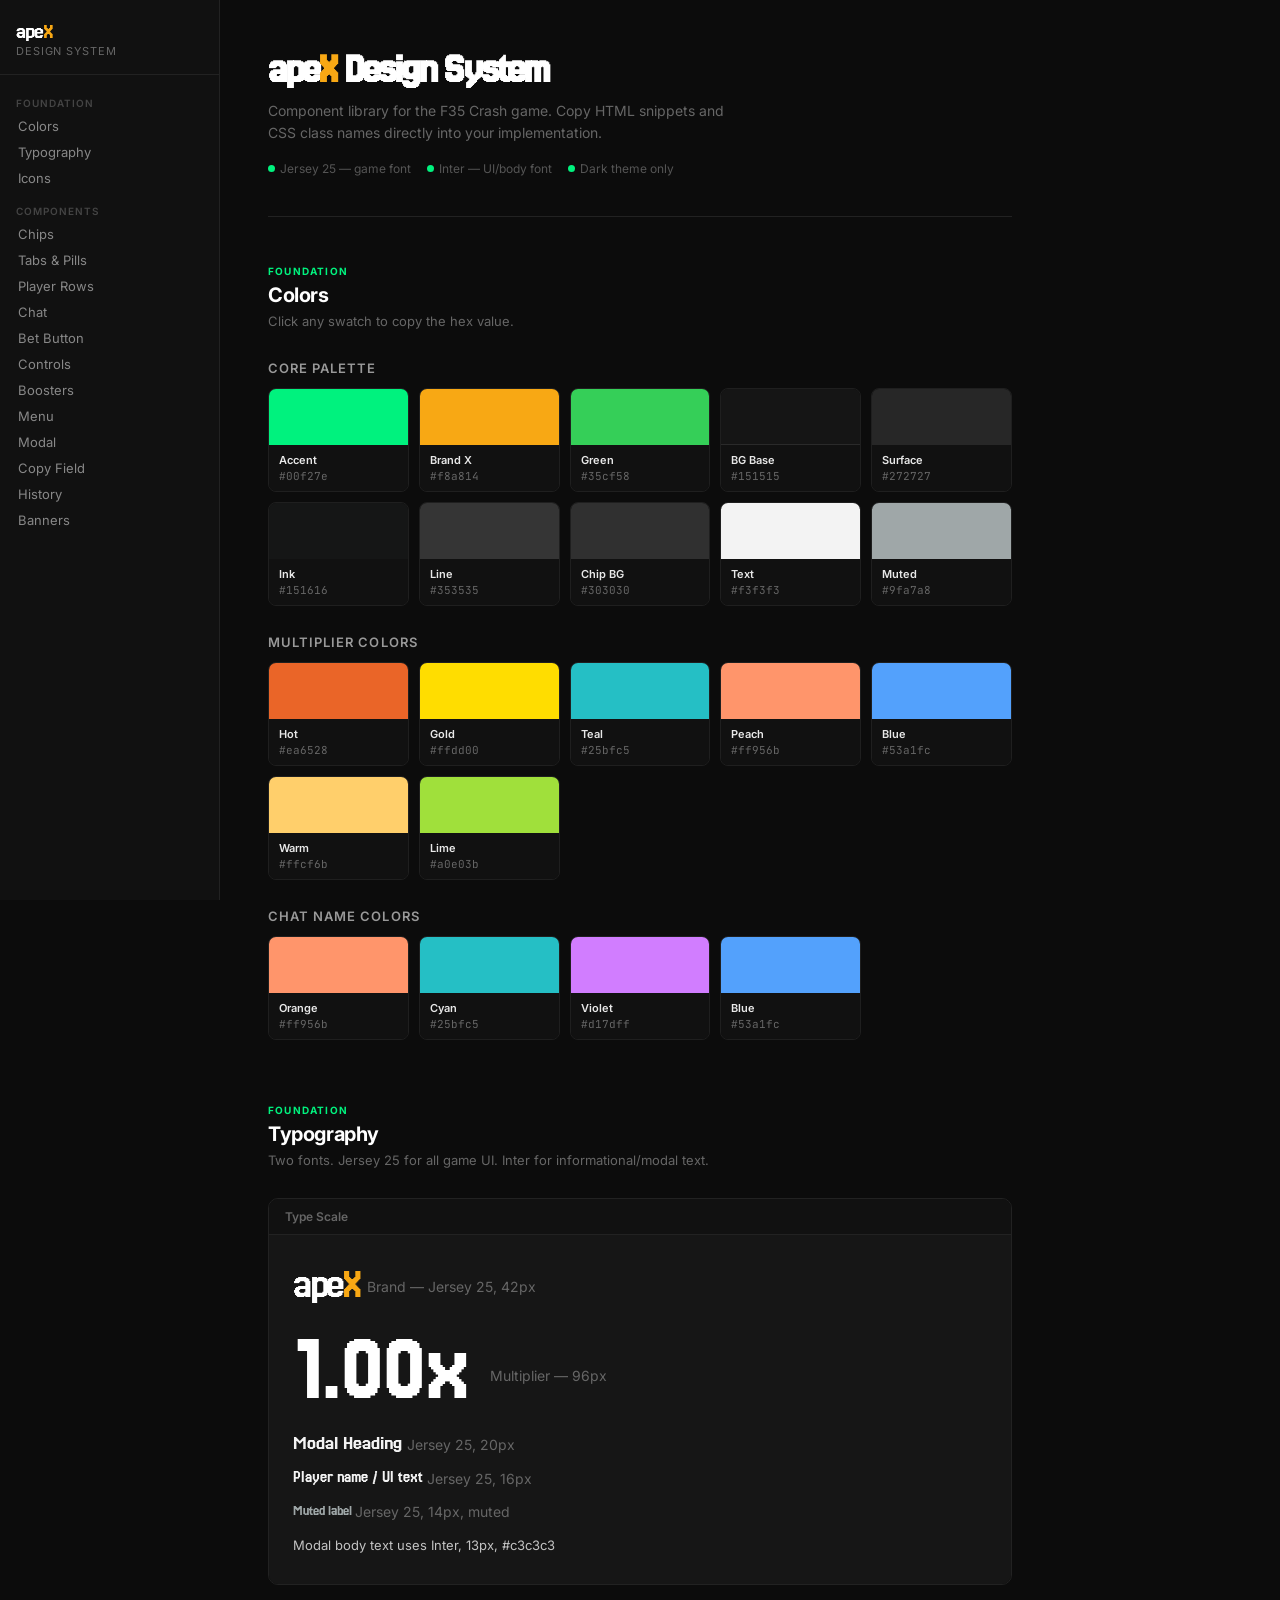
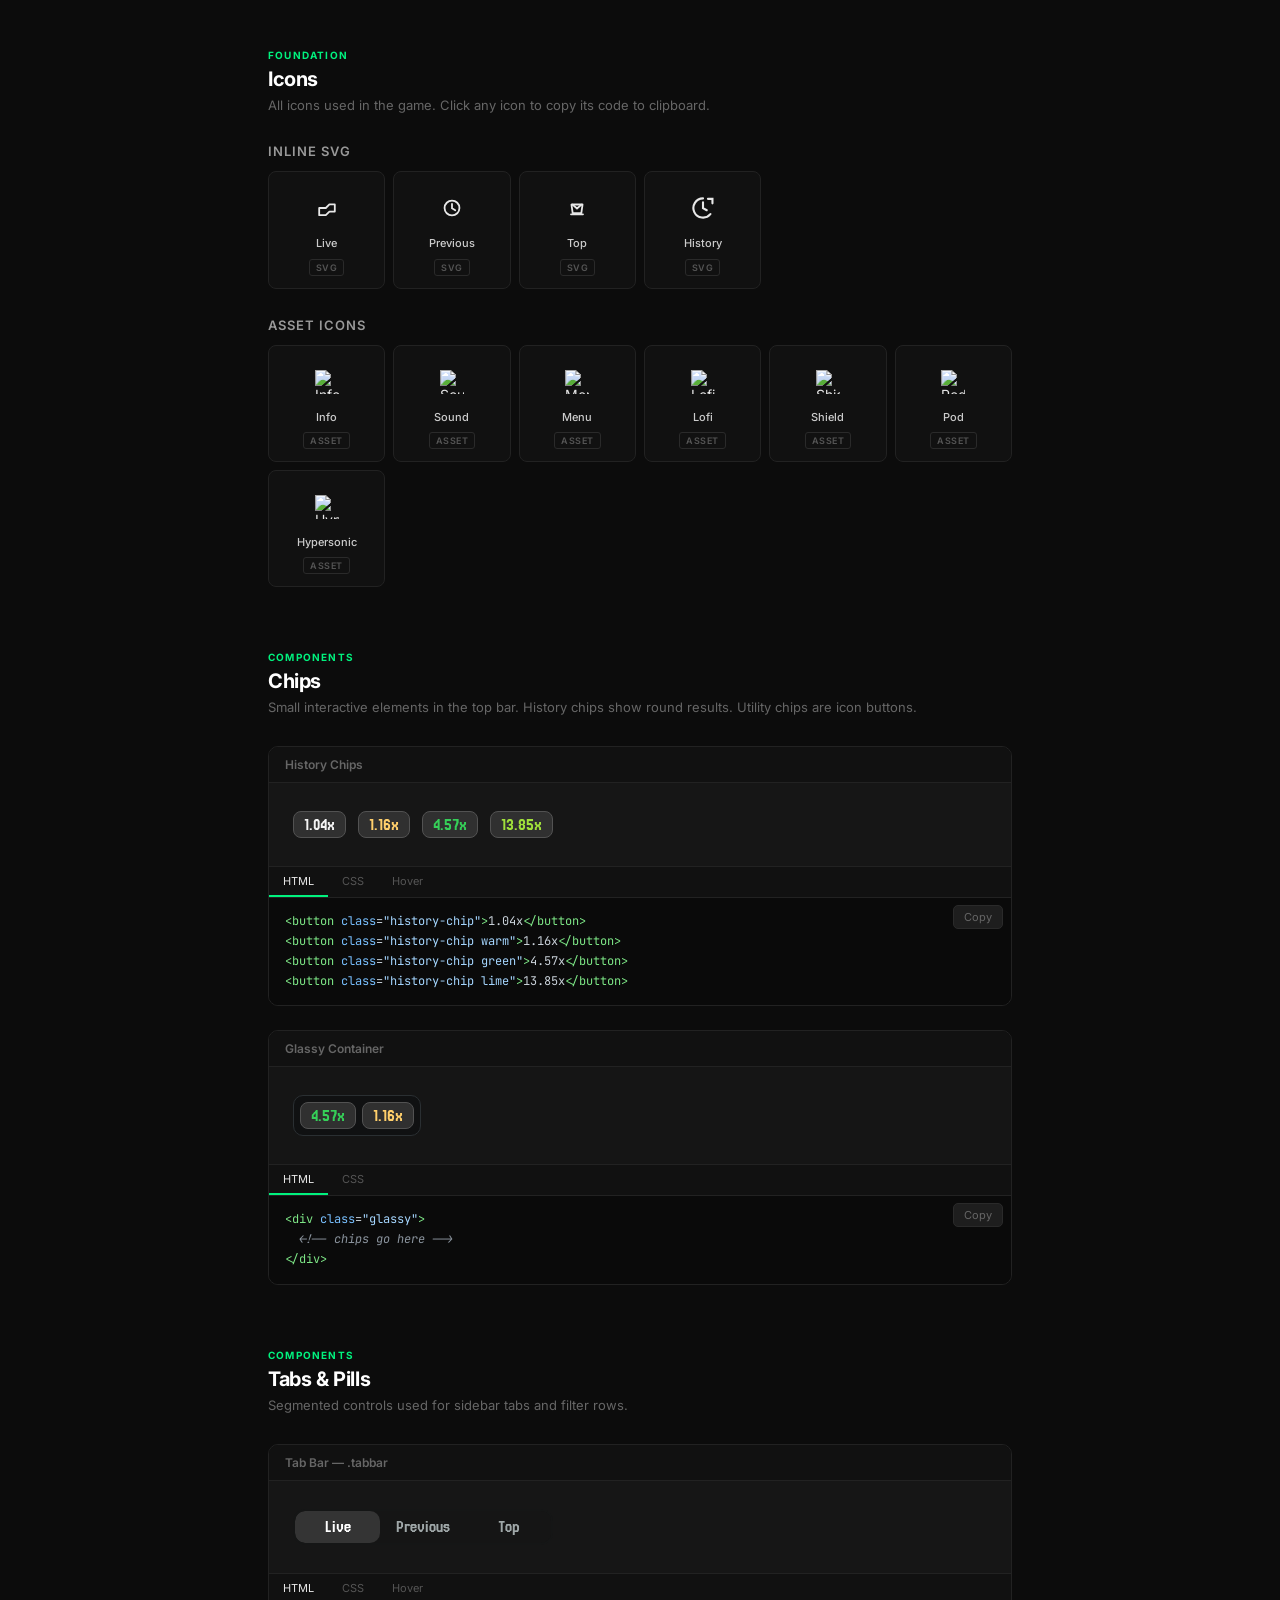
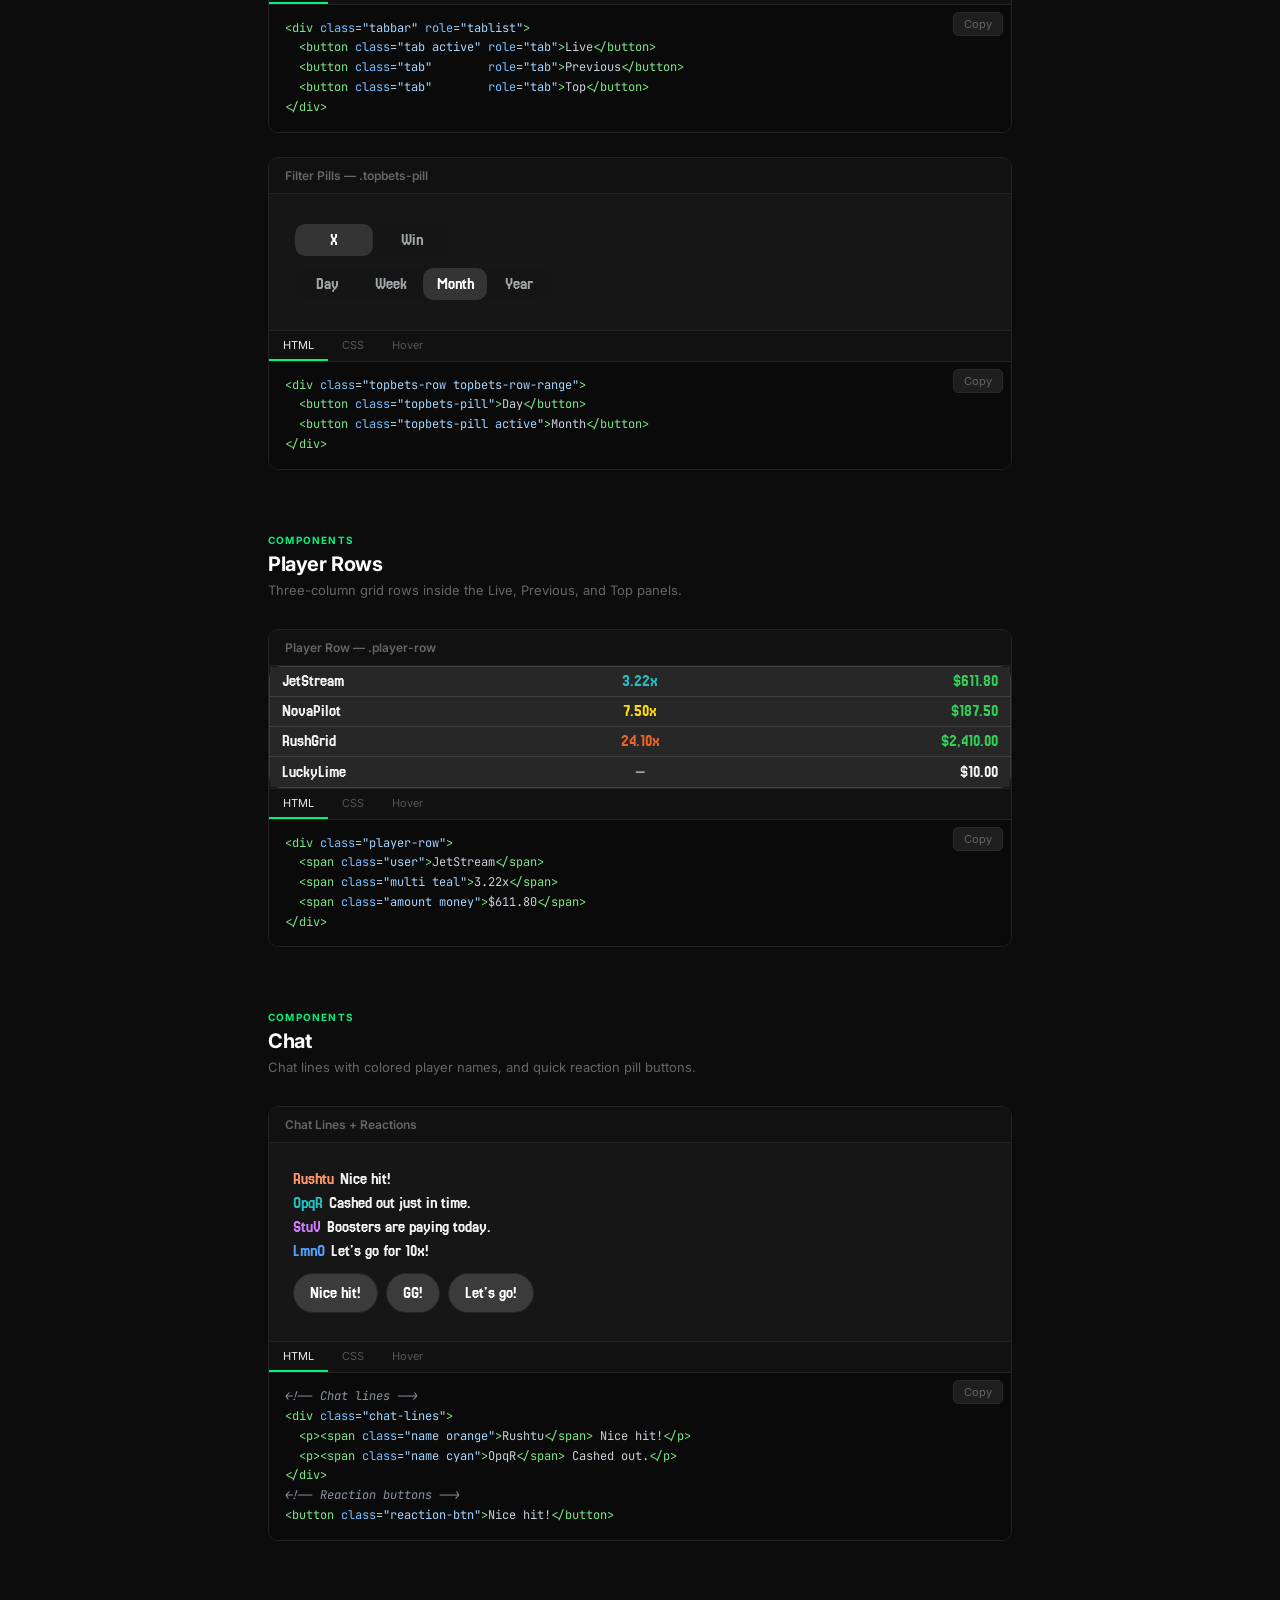
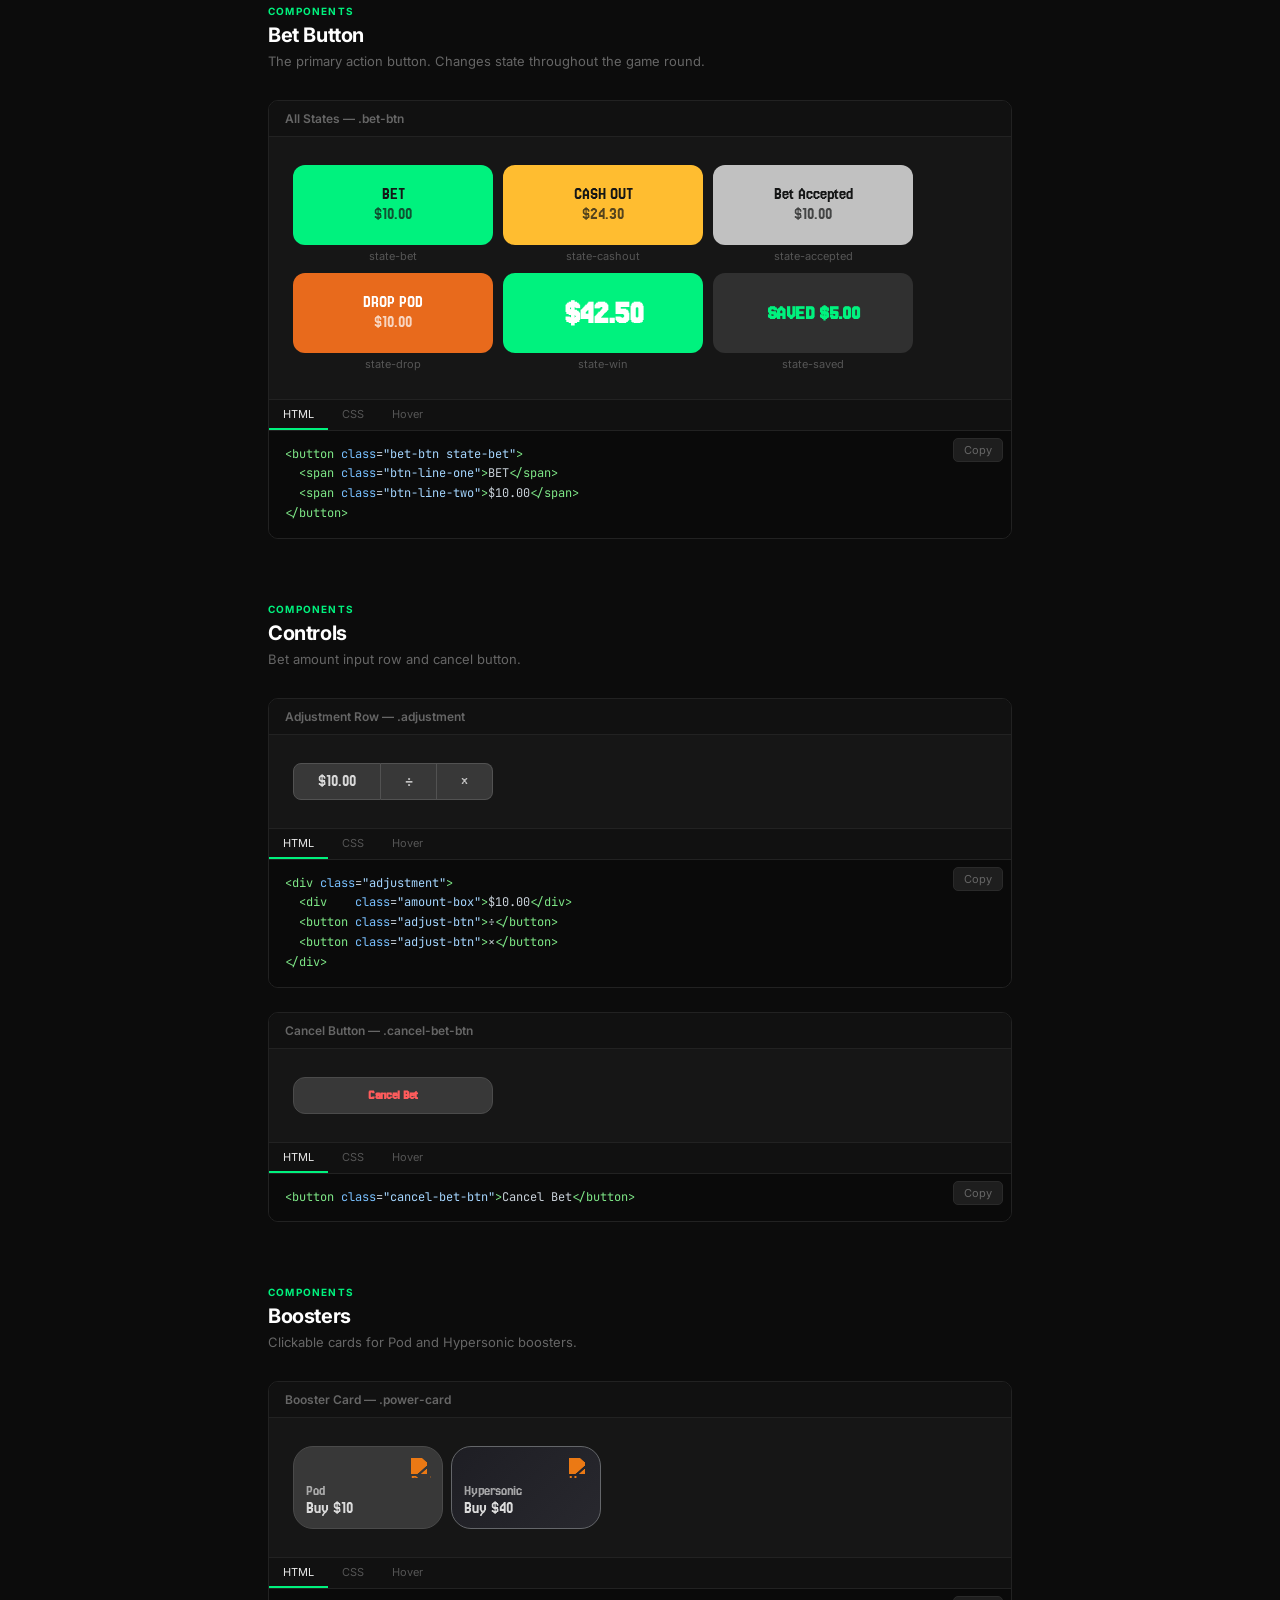
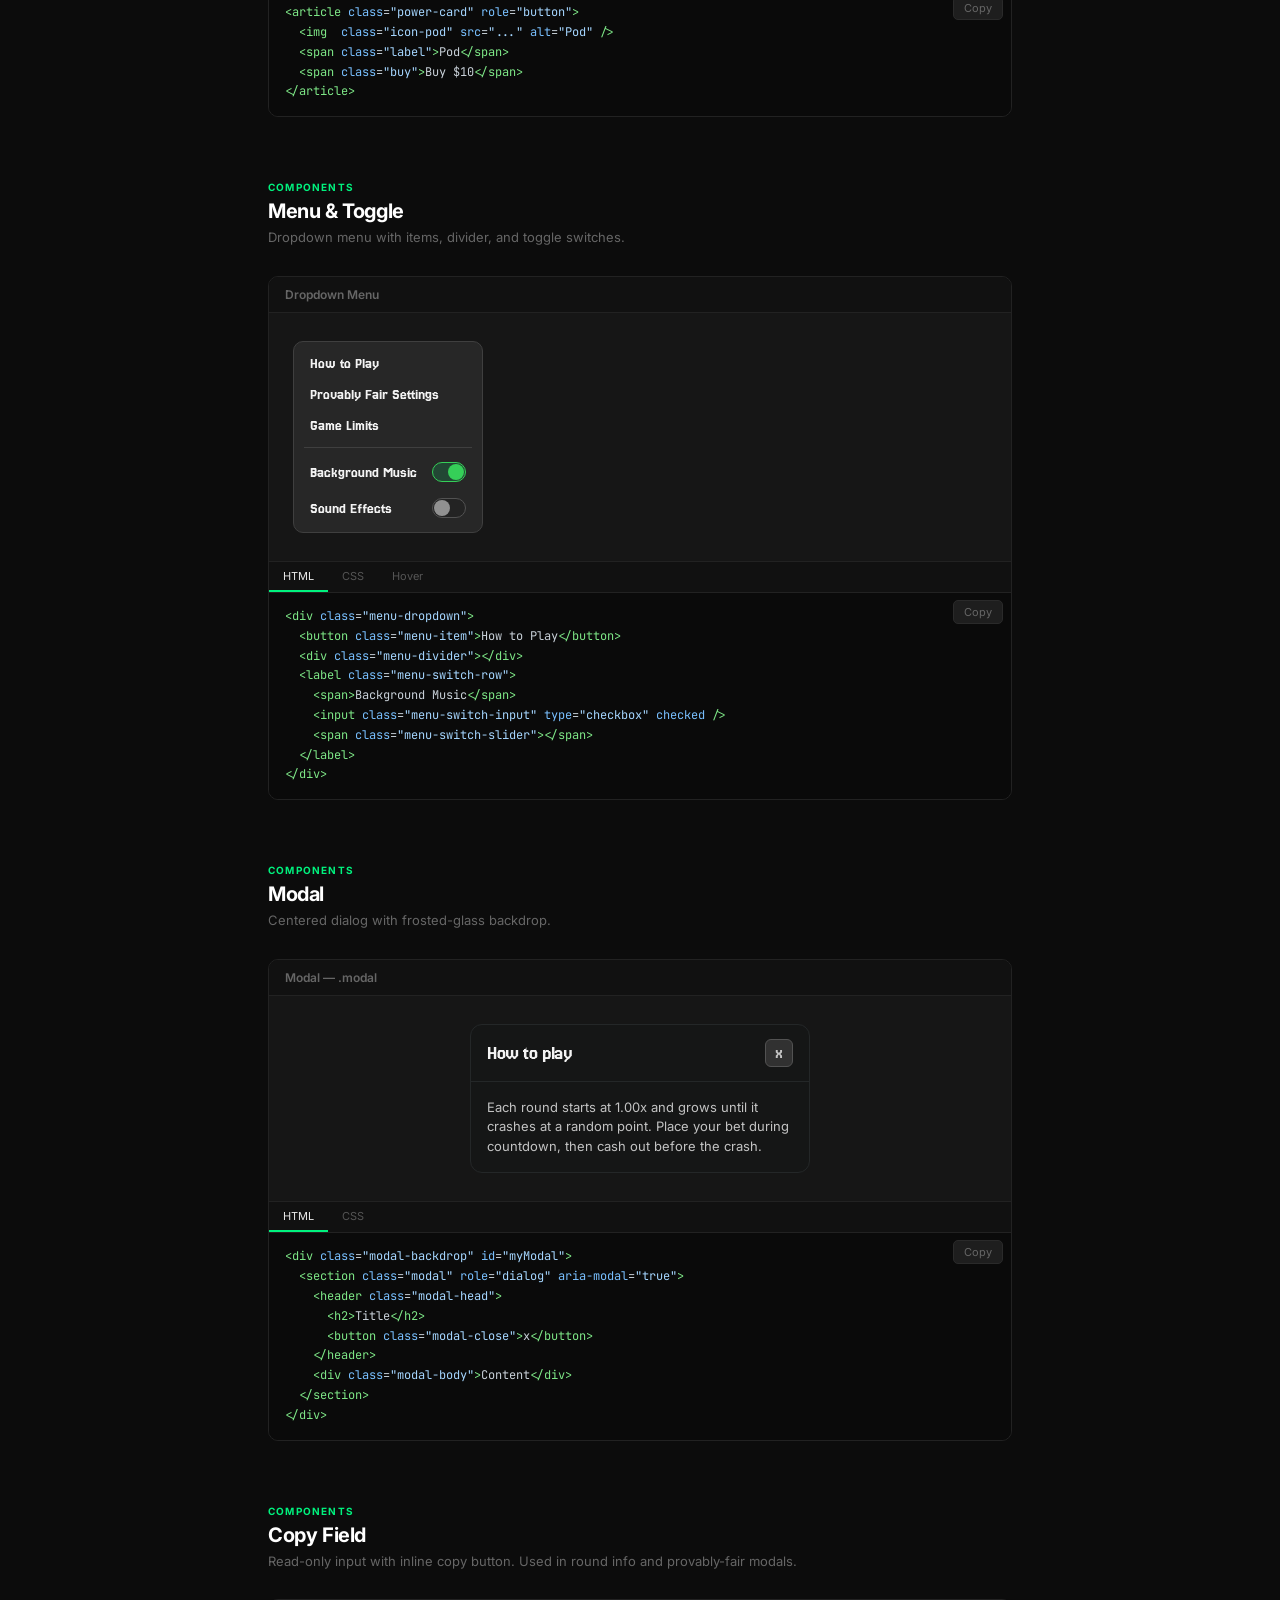
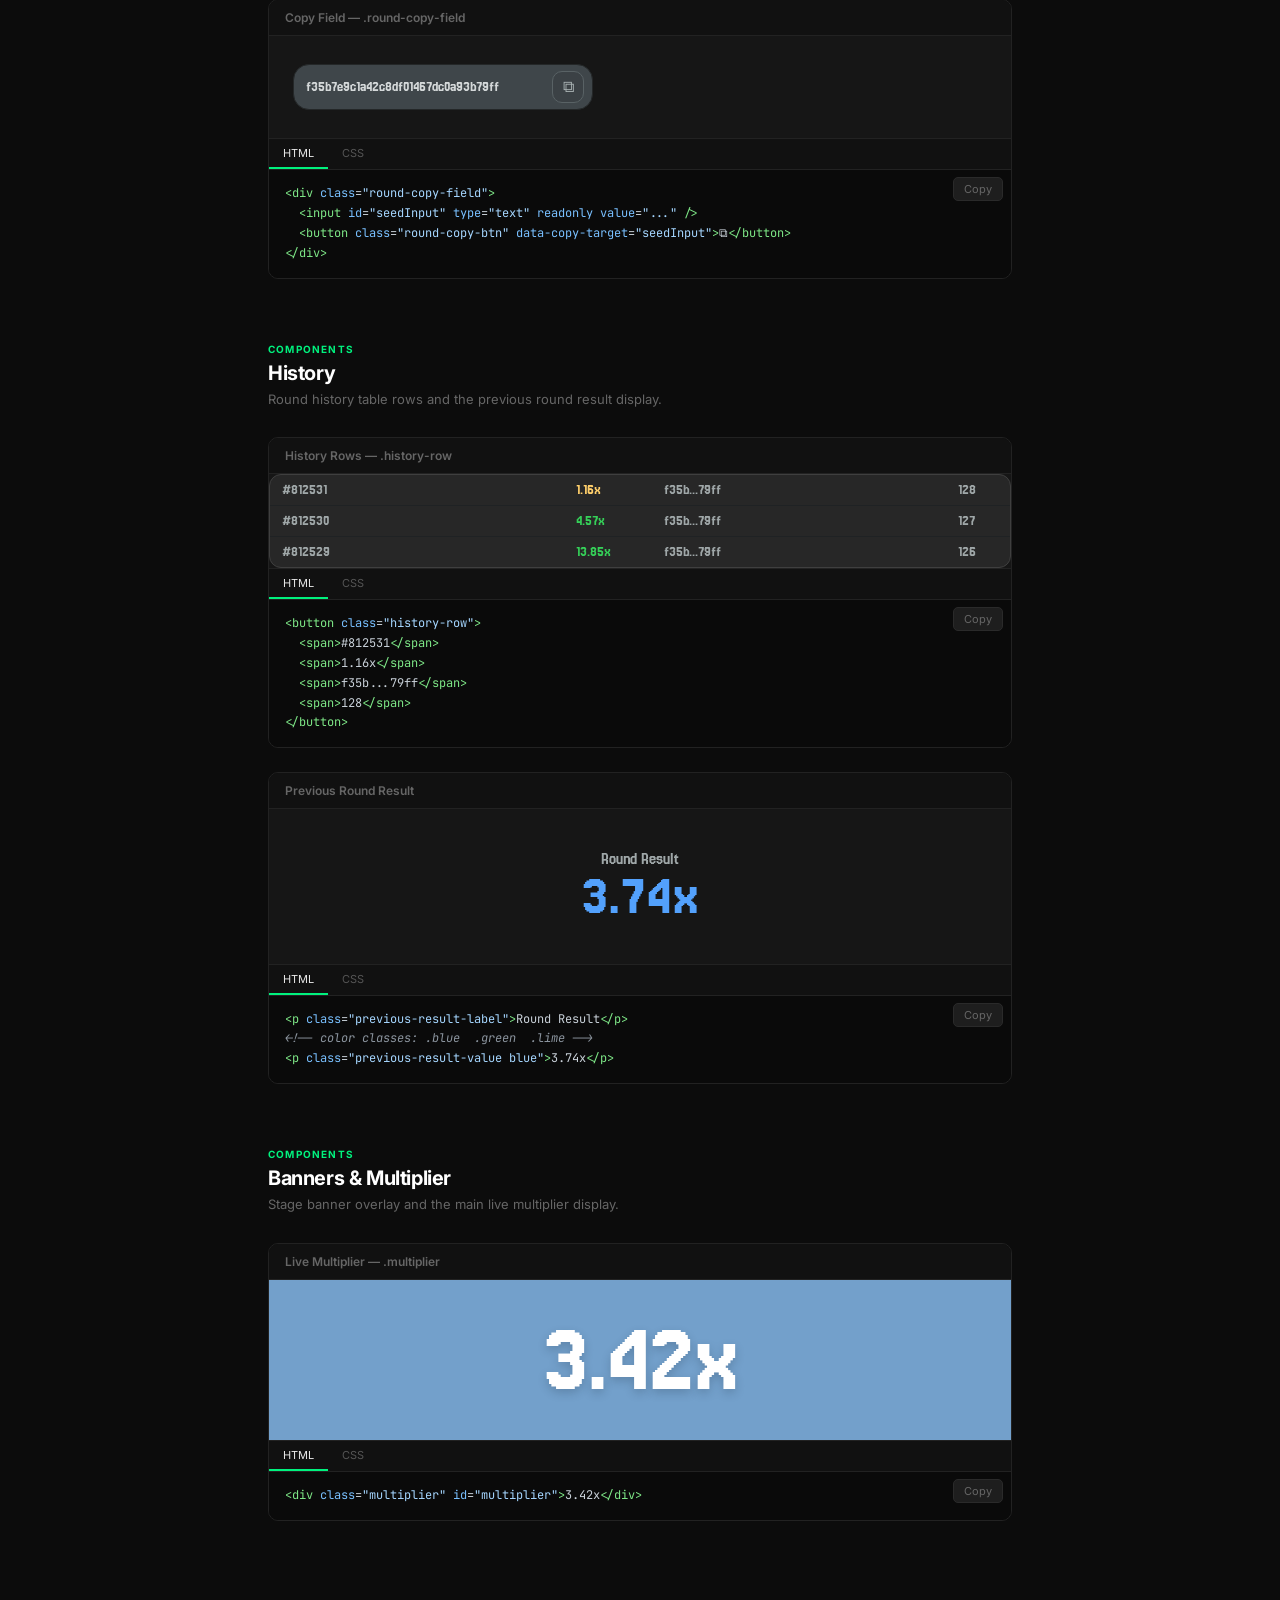
==== docs/index.html @ ce8d182f "Add Icons section to Foundations in design system docs Co-Authored-By: Claude Sonnet 4.6 <noreply@an" ====
<!doctype html>
<html lang="en">
<head>
  <meta charset="UTF-8" />
  <meta name="viewport" content="width=device-width, initial-scale=1.0" />
  <title>F35 Crash — Design System</title>
  <link rel="preconnect" href="https://fonts.googleapis.com" />
  <link rel="preconnect" href="https://fonts.gstatic.com" crossorigin />
  <link href="https://fonts.googleapis.com/css2?family=Jersey+25&family=Inter:wght@400;500;600;700&family=JetBrains+Mono:wght@400;500&display=swap" rel="stylesheet" />
  <style>
    /* ─── Hover table ─── */
    .hover-table { width:100%; border-collapse:collapse; font-size:12.5px; }
    .hover-table th { text-align:left; padding:6px 14px; font-size:10px; text-transform:uppercase; letter-spacing:.08em; color:#444; background:#0a0a0a; border-bottom:1px solid var(--doc-border); font-weight:600; }
    .hover-table td { padding:8px 14px; border-bottom:1px solid #1a1a1a; color:#888; vertical-align:middle; }
    .hover-table tr:last-child td { border-bottom:none; }
    .hover-table td:first-child { font-family:var(--mono); font-size:11.5px; color:#ccc; }
    .hover-pair { display:flex; align-items:center; gap:8px; }
    .hover-swatch { width:14px; height:14px; border-radius:3px; border:1px solid rgba(255,255,255,.08); flex-shrink:0; }
    .hover-hex { font-family:var(--mono); font-size:11px; }
    .hover-arrow { color:#444; font-size:12px; }

    /* ─── Doc shell ─── */
    *, *::before, *::after { box-sizing: border-box; margin: 0; padding: 0; }
    :root {
      --doc-bg: #0c0c0c;
      --doc-surface: #111111;
      --doc-border: #222222;
      --doc-border2: #2a2a2a;
      --doc-text: #e8e8e8;
      --doc-muted: #666;
      --doc-accent: #00f27e;
      --doc-nav-w: 220px;
      --mono: 'JetBrains Mono', monospace;
    }
    html { scroll-behavior: smooth; }
    body { background: var(--doc-bg); color: var(--doc-text); font-family: 'Inter', sans-serif; font-size: 14px; display: flex; min-height: 100vh; }

    /* ─── Sidebar ─── */
    .nav { position: fixed; top: 0; left: 0; width: var(--doc-nav-w); height: 100vh; background: var(--doc-surface); border-right: 1px solid var(--doc-border); overflow-y: auto; display: flex; flex-direction: column; padding: 0 0 40px; z-index: 10; }
    .nav-logo { padding: 20px 16px 16px; border-bottom: 1px solid var(--doc-border); margin-bottom: 8px; }
    .nav-logo .game-name { font-family: 'Jersey 25', sans-serif; font-size: 22px; letter-spacing: -1px; color: #fff; line-height: 1; }
    .nav-logo .game-name span { color: #f8a814; }
    .nav-logo .sub { font-size: 11px; color: var(--doc-muted); margin-top: 2px; text-transform: uppercase; letter-spacing: .08em; }
    .nav-group { font-size: 10px; font-weight: 600; text-transform: uppercase; letter-spacing: .1em; color: #444; padding: 14px 16px 4px; }
    .nav a { display: block; padding: 5px 16px; font-size: 13px; color: #888; text-decoration: none; border-left: 2px solid transparent; transition: all .15s; }
    .nav a:hover { color: var(--doc-text); background: rgba(255,255,255,.03); }
    .nav a.active { color: var(--doc-accent); border-left-color: var(--doc-accent); background: rgba(0,242,126,.05); }

    /* ─── Content ─── */
    .main { margin-left: var(--doc-nav-w); flex: 1; min-width: 0; }
    .content { max-width: 840px; padding: 48px 48px 120px; }

    /* ─── Sections ─── */
    section { padding-top: 72px; margin-top: -32px; }
    .section-label { font-size: 10px; font-weight: 700; letter-spacing: .12em; text-transform: uppercase; color: var(--doc-accent); margin-bottom: 6px; }
    h2 { font-size: 20px; font-weight: 700; color: #fff; letter-spacing: -.02em; margin-bottom: 4px; }
    .section-desc { font-size: 13px; color: #666; margin-bottom: 28px; line-height: 1.6; }
    h3 { font-size: 13px; font-weight: 600; color: #999; text-transform: uppercase; letter-spacing: .08em; margin: 28px 0 12px; }

    /* ─── Component block ─── */
    .comp { border: 1px solid var(--doc-border); border-radius: 10px; overflow: hidden; margin-bottom: 24px; }
    .comp-title { font-size: 12px; font-weight: 600; color: #666; padding: 10px 16px; border-bottom: 1px solid var(--doc-border); background: var(--doc-surface); display: flex; align-items: center; justify-content: space-between; }
    .comp-preview { padding: 28px 24px; background: #161616; display: flex; flex-wrap: wrap; gap: 12px; align-items: flex-start; }
    .comp-preview.dark-preview { background: #151515; }
    .comp-preview.centered { justify-content: center; align-items: center; }
    .comp-code { position: relative; }
    .code-tabs { display: flex; border-top: 1px solid var(--doc-border); background: var(--doc-surface); }
    .code-tab { padding: 7px 14px; font-size: 11px; color: #555; cursor: pointer; border-bottom: 2px solid transparent; transition: all .15s; background: none; border-top: none; border-left: none; border-right: none; font-family: inherit; }
    .code-tab.active { color: var(--doc-text); border-bottom-color: var(--doc-accent); }
    .code-panel { display: none; position: relative; }
    .code-panel.active { display: block; }
    pre { background: #0a0a0a; border-top: 1px solid var(--doc-border); padding: 14px 16px; font-family: var(--mono); font-size: 12px; line-height: 1.65; color: #c9d1d9; overflow-x: auto; margin: 0; }
    .copy-btn { position: absolute; top: 8px; right: 8px; background: #1e1e1e; border: 1px solid var(--doc-border2); color: #666; font-size: 11px; padding: 4px 10px; border-radius: 5px; cursor: pointer; font-family: inherit; transition: all .15s; }
    .copy-btn:hover { background: #2a2a2a; color: var(--doc-text); }
    .copy-btn.copied { color: var(--doc-accent); border-color: var(--doc-accent); }

    /* syntax */
    .t-tag { color: #7ee787; }
    .t-attr { color: #79c0ff; }
    .t-val { color: #a5d6ff; }
    .t-str { color: #a5d6ff; }
    .t-prop { color: #79c0ff; }
    .t-num { color: #f2cc60; }
    .t-cmt { color: #8b949e; font-style: italic; }
    .t-sel { color: #7ee787; }
    .t-kw { color: #ff7b72; }

    /* ─── Color grid ─── */
    .color-grid { display: grid; grid-template-columns: repeat(auto-fill, minmax(130px, 1fr)); gap: 10px; margin-bottom: 24px; }
    .swatch { border: 1px solid rgba(255,255,255,.08); border-radius: 8px; overflow: hidden; cursor: pointer; transition: transform .15s; }
    .swatch:hover { transform: translateY(-2px); }
    .swatch-block { height: 56px; }
    .swatch-info { background: var(--doc-surface); padding: 8px 10px; }
    .swatch-name { font-size: 11px; font-weight: 600; color: var(--doc-text); display: block; }
    .swatch-hex { font-family: var(--mono); font-size: 11px; color: #666; display: block; margin-top: 2px; }
    .swatch.copied .swatch-hex { color: var(--doc-accent); }

    /* ─── Token table ─── */
    .token-table { width: 100%; border-collapse: collapse; font-size: 13px; margin-bottom: 24px; }
    .token-table th { text-align: left; padding: 6px 12px; font-size: 10px; text-transform: uppercase; letter-spacing: .08em; color: #555; background: var(--doc-surface); border-bottom: 1px solid var(--doc-border); }
    .token-table td { padding: 9px 12px; border-bottom: 1px solid var(--doc-border); color: #888; vertical-align: middle; }
    .token-table tr:last-child td { border-bottom: none; }
    .token-table td:first-child { font-family: var(--mono); font-size: 11.5px; color: var(--doc-text); }
    .dot { width: 14px; height: 14px; border-radius: 3px; display: inline-block; vertical-align: middle; margin-right: 8px; border: 1px solid rgba(255,255,255,.1); }

    /* ─── Hero ─── */
    .hero { padding-bottom: 40px; border-bottom: 1px solid var(--doc-border); margin-bottom: 8px; }
    .hero h1 { font-family: 'Jersey 25', sans-serif; font-size: 42px; letter-spacing: -2px; color: #fff; line-height: 1; margin-bottom: 10px; }
    .hero h1 span { color: #f8a814; }
    .hero p { font-size: 14px; color: #666; line-height: 1.6; max-width: 480px; }
    .hero-meta { display: flex; gap: 16px; margin-top: 16px; font-size: 12px; color: #555; }
    .hero-meta span { display: flex; align-items: center; gap: 5px; }
    .dot-green { width: 7px; height: 7px; border-radius: 50%; background: var(--doc-accent); display: inline-block; }

    /* ─── Icon grid ─── */
    .icon-grid { display: grid; grid-template-columns: repeat(auto-fill, minmax(108px, 1fr)); gap: 8px; margin-bottom: 24px; }
    .icon-card { background: var(--doc-surface); border: 1px solid var(--doc-border); border-radius: 8px; padding: 16px 8px 12px; display: flex; flex-direction: column; align-items: center; gap: 8px; cursor: pointer; transition: border-color .15s, background .15s; user-select: none; }
    .icon-card:hover { border-color: #333; background: #161616; }
    .icon-card.ic-copied { border-color: var(--doc-accent); }
    .icon-card.ic-copied .icon-name { color: var(--doc-accent); }
    .icon-preview { width: 40px; height: 40px; display: flex; align-items: center; justify-content: center; color: #e8e8e8; }
    .icon-preview img { width: 24px; height: 24px; object-fit: contain; }
    .icon-preview svg { width: 24px; height: 24px; }
    .icon-name { font-size: 11px; color: #ccc; font-weight: 500; text-align: center; line-height: 1.3; }
    .icon-tag { font-size: 9px; color: #555; text-transform: uppercase; letter-spacing: .06em; font-weight: 600; border: 1px solid #2a2a2a; padding: 2px 6px; border-radius: 3px; }

    /* ─── Divider ─── */
    .divider { height: 1px; background: var(--doc-border); margin: 0 0 8px; }

    /* ─── Scrollbar ─── */
    ::-webkit-scrollbar { width: 5px; height: 5px; }
    ::-webkit-scrollbar-thumb { background: #222; border-radius: 3px; }

    /* ═══════════════════════════════════════════
       GAME COMPONENT STYLES — exact copy from game
    ═══════════════════════════════════════════ */
    .g-root {
      --bg-main: #272727;
      --shell: #272727;
      --ink: #151616;
      --ink-soft: #242728;
      --line: #353535;
      --text: #f3f3f3;
      --muted: #9fa7a8;
      --green: #35cf58;
      --accent: #00f27e;
      --radius: 12px;
      --chip: #303030;
      font-family: 'Jersey 25', 'Inter', system-ui, sans-serif;
      font-size: 16px;
      color: var(--text);
    }

    /* History chips */
    .g-history-chip { border: 1px solid #525252; background: var(--chip, #303030); color: #f3f3f3; border-radius: 8px; height: 27px; padding: 0 10px; font: inherit; font-size: 16px; line-height: 1; display: inline-flex; align-items: center; justify-content: center; cursor: pointer; transition: transform .15s, background .15s, border-color .15s; }
    .g-history-chip:hover { transform: translateY(-1px); background: #3a3a3a; border-color: #6a6a6a; }
    .g-history-chip.warm { color: #ffcf6b; }
    .g-history-chip.green { color: #35cf58; }
    .g-history-chip.lime { color: #a0e03b; }

    /* Utility chip */
    .g-utility-chip { width: 36px; height: 27px; border: 1px solid #525252; background: #303030; border-radius: 8px; display: grid; place-items: center; cursor: pointer; transition: transform .15s, background .15s; }
    .g-utility-chip:hover { transform: translateY(-1px); background: #3a3a3a; border-color: #6a6a6a; }

    /* Glassy */
    .g-glassy { background: rgba(15,17,18,.8); border: 1px solid #2a2f32; border-radius: 10px; padding: 6px; display: inline-flex; align-items: center; gap: 6px; }

    /* Tab bar */
    .g-tabbar { display: grid; grid-template-columns: repeat(3, 1fr); border: 2px solid #151616; background: #151515; border-radius: 12px; overflow: hidden; width: 260px; }
    .g-tab { border: 0; background: #151515; color: #9fa7a8; font-family: 'Jersey 25', sans-serif; font-size: 16px; padding: 8px 0; cursor: pointer; transition: background .15s, color .15s; }
    .g-tab:hover { background: #1f1f1f; color: #f3f3f3; }
    .g-tab.active { background: #343434; color: #fff; border-radius: 10px; }

    /* Topbets pills */
    .g-pills { display: grid; grid-template-columns: repeat(4, 1fr); border: 2px solid #151616; background: #151515; border-radius: 12px; overflow: hidden; width: 260px; }
    .g-pills-2 { grid-template-columns: repeat(2, 1fr); width: 160px; }
    .g-pill { border: 0; background: #151515; color: #9fa7a8; font-family: 'Jersey 25', sans-serif; font-size: 16px; padding: 8px 0; cursor: pointer; transition: background .15s, color .15s; }
    .g-pill:hover { background: #1f1f1f; color: #f3f3f3; }
    .g-pill.active { background: #343434; color: #fff; border-radius: 10px; }

    /* Card panel */
    .g-card { background: #272727; border: 1px solid #3f3f3f; border-radius: 12px; }

    /* Player row */
    .g-player-row { height: 30px; border-bottom: 1px solid #3f3f3f; background: #272727; display: grid; grid-template-columns: 1fr auto 1fr; align-items: center; padding: 0 12px; column-gap: 8px; font-size: 16px; font-family: 'Jersey 25', sans-serif; transition: background .12s; cursor: default; }
    .g-player-row:hover { background: #313131; }
    .g-player-row:last-child { border-bottom: none; }
    .g-user { color: #f3f3f3; }
    .g-multi { text-align: center; }
    .g-multi.hot { color: #ea6528; }
    .g-multi.gold { color: #ffdd00; }
    .g-multi.teal { color: #25bfc5; }
    .g-multi.peach { color: #ff956b; }
    .g-multi.blue { color: #53a1fc; }
    .g-multi.muted { color: #9fa7a8; }
    .g-amount { text-align: right; color: #f3f3f3; }
    .g-amount.money { color: #35cf58; }

    /* Chat */
    .g-chat-lines { display: grid; gap: 8px; font-size: 16px; font-family: 'Jersey 25', sans-serif; }
    .g-chat-lines p { margin: 0; color: #f3f3f3; line-height: 1; }
    .g-name { margin-right: 6px; }
    .g-name.orange { color: #ff956b; }
    .g-name.cyan { color: #25bfc5; }
    .g-name.violet { color: #d17dff; }
    .g-name.blue { color: #53a1fc; }
    .g-name.lime { color: #35cf58; }

    /* Reaction buttons */
    .g-reaction { border: 1px solid #242728; background: #3b3b3b; color: #fff; border-radius: 999px; min-height: 40px; padding: 10px 16px; font-family: 'Jersey 25', sans-serif; font-size: 16px; line-height: 1; cursor: pointer; transition: background .15s, border-color .15s; }
    .g-reaction:hover { background: #474747; border-color: #5a5a5a; }

    /* Bet button */
    .g-bet-btn { width: 200px; height: 80px; border: 0; border-radius: 12px; background: #00f27e; color: #151616; font-family: 'Jersey 25', sans-serif; font-size: 16px; padding: 14px 18px; display: flex; flex-direction: column; justify-content: center; align-items: center; gap: 3px; text-align: center; line-height: 1.1; cursor: pointer; transition: background .15s; }
    .g-bet-btn:hover { background: #14ff89; }
    .g-bet-btn .sub { opacity: .72; }
    .g-bet-btn.state-accepted { background: #c1c1c1; color: #151616; }
    .g-bet-btn.state-cashout { background: #ffbd30; color: #151616; }
    .g-bet-btn.state-cashout:hover { background: #ffc940; }
    .g-bet-btn.state-drop { background: #e86a1c; color: #fff; }
    .g-bet-btn.state-cancel { background: #383838; color: #ff5c5c; }
    .g-bet-btn.state-ended { background: #4b4b4b; color: #d1d1d1; cursor: default; }
    .g-bet-btn.state-win { background: #00f27e; color: #fff; }
    .g-bet-btn.state-win .main { font-size: 32px; font-weight: 900; letter-spacing: -1px; }
    .g-bet-btn.state-saved { background: #303030; color: #00f27e; }

    /* Adjustment row */
    .g-adjustment { display: grid; grid-template-columns: 1fr 56px 56px; height: 37px; width: 200px; }
    .g-amount-box { border: 1px solid #525252; background: #383838; color: #d9d9d9; font-family: 'Jersey 25', sans-serif; font-size: 16px; display: grid; place-items: center; border-radius: 8px 0 0 8px; }
    .g-adjust-btn { border: 1px solid #525252; border-left: none; background: #383838; color: #c3c3c3; font-family: 'Jersey 25', sans-serif; font-size: 16px; display: grid; place-items: center; cursor: pointer; transition: background .15s, color .15s; }
    .g-adjust-btn:last-child { border-radius: 0 8px 8px 0; }
    .g-adjust-btn:hover { background: #454545; color: #f3f3f3; }

    /* Cancel button */
    .g-cancel-btn { width: 200px; height: 37px; border: 1px solid #4b4b4b; border-radius: 12px; background: #383838; color: #ff5c5c; font-family: 'Jersey 25', sans-serif; font-size: 13px; font-weight: 600; letter-spacing: -.32px; cursor: pointer; transition: background .15s; }
    .g-cancel-btn:hover { background: #454545; }

    /* Power card */
    .g-power-card { width: 150px; height: 83px; background: #383838; border: 1px solid #4a4a4a; border-radius: 20px; padding: 12px; display: flex; flex-direction: column; justify-content: flex-end; gap: 2px; cursor: pointer; position: relative; font-family: 'Jersey 25', sans-serif; transition: background .15s, border-color .15s, transform .15s; }
    .g-power-card:hover { background: #343434; border-color: #525252; transform: translateY(-1px); }
    .g-power-card.active { background: linear-gradient(135deg, #1e1e24, #28282e); border-color: #64666a; }
    .g-power-card .p-label { color: rgba(219,219,219,.7); font-size: 14px; line-height: 1; }
    .g-power-card .p-buy { color: #dbdbdb; font-size: 16px; line-height: 1; }
    .g-power-card .p-icon { position: absolute; top: 11px; right: 11px; width: 20px; height: 20px; object-fit: contain; filter: brightness(0) saturate(100%) invert(56%) sepia(87%) saturate(2348%) hue-rotate(353deg) brightness(95%) contrast(94%); }

    /* Stage banner */
    .g-banner { display: inline-flex; align-items: center; justify-content: center; height: 28px; padding: 0 14px; border-radius: 999px; border: 1px solid rgba(255,255,255,.2); background: rgba(15,17,18,.5); color: #fff; font-family: 'Jersey 25', sans-serif; font-size: 18px; line-height: 1; }
    .g-banner.ended { color: #ffcf6b; border-color: rgba(255,207,107,.45); }

    /* Menu dropdown */
    .g-menu { background: #272727; border: 1px solid #3f3f3f; border-radius: 10px; padding: 6px; width: 190px; }
    .g-menu-item { width: 100%; border: 0; background: transparent; color: #f3f3f3; text-align: left; font-family: 'Jersey 25', sans-serif; font-size: 15px; padding: 8px 10px; border-radius: 8px; cursor: pointer; display: block; transition: background .12s; }
    .g-menu-item:hover { background: #313131; color: #fff; }
    .g-menu-divider { height: 1px; background: #3f3f3f; margin: 6px 4px; }

    /* Toggle / switch */
    .g-switch-row { display: grid; grid-template-columns: 1fr auto; align-items: center; gap: 10px; width: 100%; color: #f3f3f3; font-family: 'Jersey 25', sans-serif; font-size: 15px; padding: 8px 10px; border-radius: 8px; cursor: pointer; transition: background .12s; }
    .g-switch-row:hover { background: #313131; }
    .g-switch { position: relative; width: 34px; height: 20px; border-radius: 999px; border: 1px solid #525252; background: #232323; flex-shrink: 0; }
    .g-switch::after { content: ''; position: absolute; top: 1px; left: 1px; width: 16px; height: 16px; border-radius: 50%; background: #919191; transition: transform .2s, background .2s; }
    .g-switch.on { background: #224734; border-color: #35cf58; }
    .g-switch.on::after { transform: translateX(14px); background: #35cf58; }

    /* Modal */
    .g-modal { background: #151616; border: 1px solid #242728; border-radius: 12px; overflow: hidden; width: 340px; }
    .g-modal-head { display: flex; justify-content: space-between; align-items: center; padding: 14px 16px; border-bottom: 1px solid #242728; }
    .g-modal-head h2 { margin: 0; font-family: 'Jersey 25', sans-serif; font-size: 20px; font-weight: 400; color: #f3f3f3; }
    .g-modal-close { width: 28px; height: 28px; border: 1px solid #525252; border-radius: 6px; background: #313131; color: #c3c3c3; font-family: 'Jersey 25', sans-serif; font-size: 16px; cursor: pointer; display: grid; place-items: center; transition: background .15s; }
    .g-modal-close:hover { background: #3b3b3b; border-color: #6a6a6a; }
    .g-modal-body { padding: 16px; font-family: 'Inter', sans-serif; font-size: 13px; color: #c3c3c3; line-height: 1.5; }

    /* Copy field */
    .g-copy-field { display: grid; grid-template-columns: 1fr auto; gap: 8px; align-items: center; border: 1px solid #242728; background: #3f464a; border-radius: 16px; padding: 6px 8px 6px 12px; }
    .g-copy-field input { width: 100%; border: 0; background: transparent; color: #d4d8d9; font-family: 'Jersey 25', sans-serif; font-size: 14px; outline: none; padding: 0; }
    .g-copy-field-btn { width: 32px; height: 32px; border: 1px solid #596265; border-radius: 10px; background: #3b4145; color: #aab3b4; font-size: 16px; cursor: pointer; display: grid; place-items: center; transition: background .15s; font-family: inherit; }
    .g-copy-field-btn:hover { background: #4a5257; border-color: #7d878b; color: #e4e8e9; }

    /* History row */
    .g-history-row { display: grid; grid-template-columns: 1fr 80px 1fr 40px; padding: 8px 12px; border-bottom: 1px solid #1f2224; font-family: 'Jersey 25', sans-serif; font-size: 14px; color: #9fa7a8; gap: 8px; cursor: pointer; transition: background .12s; }
    .g-history-row:hover { background: rgba(255,255,255,.03); }
    .g-history-row:last-child { border-bottom: none; }
    .g-history-row .crash { color: #35cf58; }
    .g-history-row .crash.warm { color: #ffcf6b; }

    /* Previous result */
    .g-prev-result { display: grid; justify-items: center; gap: 4px; padding: 14px; }
    .g-prev-label { color: #9fa7a8; font-family: 'Jersey 25', sans-serif; font-size: 16px; }
    .g-prev-value { font-family: 'Jersey 25', sans-serif; font-size: 56px; line-height: .9; }
    .g-prev-value.blue { color: #53a1fc; }
    .g-prev-value.green { color: #35cf58; }
    .g-prev-value.lime { color: #97f049; }

    /* Multiplier display */
    .g-multiplier { font-family: 'Jersey 25', sans-serif; font-size: 96px; letter-spacing: -2px; color: #ffffff; text-shadow: 0 4px 10px rgba(27,44,65,.22); line-height: 1; }
    .g-multiplier.crashed { color: #ff5c5c; }

    /* Balance */
    .g-balance { color: #9fa7a8; font-family: 'Jersey 25', sans-serif; font-size: 16px; }
    .g-balance strong { color: #00f27e; }
  </style>
</head>
<body>

<!-- ── Nav ── -->
<nav class="nav">
  <div class="nav-logo">
    <div class="game-name">ape<span>X</span></div>
    <div class="sub">Design System</div>
  </div>

  <div class="nav-group">Foundation</div>
  <a href="#colors">Colors</a>
  <a href="#typography">Typography</a>
  <a href="#icons">Icons</a>
  <div class="nav-group">Components</div>
  <a href="#chips">Chips</a>
  <a href="#tabs">Tabs &amp; Pills</a>
  <a href="#player-rows">Player Rows</a>
  <a href="#chat">Chat</a>
  <a href="#buttons">Bet Button</a>
  <a href="#controls">Controls</a>
  <a href="#power-cards">Boosters</a>
  <a href="#menu">Menu</a>
  <a href="#modal">Modal</a>
  <a href="#copy-field">Copy Field</a>
  <a href="#history">History</a>
  <a href="#banners">Banners</a>
</nav>

<!-- ── Content ── -->
<div class="main">
<div class="content">

  <!-- Hero -->
  <div class="hero">
    <h1>ape<span>X</span> Design System</h1>
    <p>Component library for the F35 Crash game. Copy HTML snippets and CSS class names directly into your implementation.</p>
    <div class="hero-meta">
      <span><span class="dot-green"></span>Jersey 25 — game font</span>
      <span><span class="dot-green"></span>Inter — UI/body font</span>
      <span><span class="dot-green"></span>Dark theme only</span>
    </div>
  </div>

  <!-- ═══ COLORS ═══ -->
  <section id="colors">
    <div class="section-label">Foundation</div>
    <h2>Colors</h2>
    <p class="section-desc">Click any swatch to copy the hex value.</p>

    <h3>Core Palette</h3>
    <div class="color-grid" id="colorGrid">
      <div class="swatch" data-hex="#00f27e"><div class="swatch-block" style="background:#00f27e"></div><div class="swatch-info"><span class="swatch-name">Accent</span><span class="swatch-hex">#00f27e</span></div></div>
      <div class="swatch" data-hex="#f8a814"><div class="swatch-block" style="background:#f8a814"></div><div class="swatch-info"><span class="swatch-name">Brand X</span><span class="swatch-hex">#f8a814</span></div></div>
      <div class="swatch" data-hex="#35cf58"><div class="swatch-block" style="background:#35cf58"></div><div class="swatch-info"><span class="swatch-name">Green</span><span class="swatch-hex">#35cf58</span></div></div>
      <div class="swatch" data-hex="#151515"><div class="swatch-block" style="background:#151515;border-bottom:1px solid #2a2a2a"></div><div class="swatch-info"><span class="swatch-name">BG Base</span><span class="swatch-hex">#151515</span></div></div>
      <div class="swatch" data-hex="#272727"><div class="swatch-block" style="background:#272727"></div><div class="swatch-info"><span class="swatch-name">Surface</span><span class="swatch-hex">#272727</span></div></div>
      <div class="swatch" data-hex="#151616"><div class="swatch-block" style="background:#151616"></div><div class="swatch-info"><span class="swatch-name">Ink</span><span class="swatch-hex">#151616</span></div></div>
      <div class="swatch" data-hex="#353535"><div class="swatch-block" style="background:#353535"></div><div class="swatch-info"><span class="swatch-name">Line</span><span class="swatch-hex">#353535</span></div></div>
      <div class="swatch" data-hex="#303030"><div class="swatch-block" style="background:#303030"></div><div class="swatch-info"><span class="swatch-name">Chip BG</span><span class="swatch-hex">#303030</span></div></div>
      <div class="swatch" data-hex="#f3f3f3"><div class="swatch-block" style="background:#f3f3f3"></div><div class="swatch-info"><span class="swatch-name">Text</span><span class="swatch-hex">#f3f3f3</span></div></div>
      <div class="swatch" data-hex="#9fa7a8"><div class="swatch-block" style="background:#9fa7a8"></div><div class="swatch-info"><span class="swatch-name">Muted</span><span class="swatch-hex">#9fa7a8</span></div></div>
    </div>

    <h3>Multiplier Colors</h3>
    <div class="color-grid">
      <div class="swatch" data-hex="#ea6528"><div class="swatch-block" style="background:#ea6528"></div><div class="swatch-info"><span class="swatch-name">Hot</span><span class="swatch-hex">#ea6528</span></div></div>
      <div class="swatch" data-hex="#ffdd00"><div class="swatch-block" style="background:#ffdd00"></div><div class="swatch-info"><span class="swatch-name">Gold</span><span class="swatch-hex">#ffdd00</span></div></div>
      <div class="swatch" data-hex="#25bfc5"><div class="swatch-block" style="background:#25bfc5"></div><div class="swatch-info"><span class="swatch-name">Teal</span><span class="swatch-hex">#25bfc5</span></div></div>
      <div class="swatch" data-hex="#ff956b"><div class="swatch-block" style="background:#ff956b"></div><div class="swatch-info"><span class="swatch-name">Peach</span><span class="swatch-hex">#ff956b</span></div></div>
      <div class="swatch" data-hex="#53a1fc"><div class="swatch-block" style="background:#53a1fc"></div><div class="swatch-info"><span class="swatch-name">Blue</span><span class="swatch-hex">#53a1fc</span></div></div>
      <div class="swatch" data-hex="#ffcf6b"><div class="swatch-block" style="background:#ffcf6b"></div><div class="swatch-info"><span class="swatch-name">Warm</span><span class="swatch-hex">#ffcf6b</span></div></div>
      <div class="swatch" data-hex="#a0e03b"><div class="swatch-block" style="background:#a0e03b"></div><div class="swatch-info"><span class="swatch-name">Lime</span><span class="swatch-hex">#a0e03b</span></div></div>
    </div>

    <h3>Chat Name Colors</h3>
    <div class="color-grid">
      <div class="swatch" data-hex="#ff956b"><div class="swatch-block" style="background:#ff956b"></div><div class="swatch-info"><span class="swatch-name">Orange</span><span class="swatch-hex">#ff956b</span></div></div>
      <div class="swatch" data-hex="#25bfc5"><div class="swatch-block" style="background:#25bfc5"></div><div class="swatch-info"><span class="swatch-name">Cyan</span><span class="swatch-hex">#25bfc5</span></div></div>
      <div class="swatch" data-hex="#d17dff"><div class="swatch-block" style="background:#d17dff"></div><div class="swatch-info"><span class="swatch-name">Violet</span><span class="swatch-hex">#d17dff</span></div></div>
      <div class="swatch" data-hex="#53a1fc"><div class="swatch-block" style="background:#53a1fc"></div><div class="swatch-info"><span class="swatch-name">Blue</span><span class="swatch-hex">#53a1fc</span></div></div>
    </div>
  </section>

  <!-- ═══ TYPOGRAPHY ═══ -->
  <section id="typography">
    <div class="section-label">Foundation</div>
    <h2>Typography</h2>
    <p class="section-desc">Two fonts. Jersey 25 for all game UI. Inter for informational/modal text.</p>

    <div class="comp">
      <div class="comp-title">Type Scale</div>
      <div class="comp-preview" style="flex-direction:column; gap:16px;">
        <div class="g-root" style="font-size:42px;letter-spacing:-2.5px;line-height:1;color:#fff;">ape<span style="color:#f8a814">X</span> <span style="color:#666;font-size:14px;letter-spacing:0;vertical-align:middle;font-family:Inter">Brand — Jersey 25, 42px</span></div>
        <div class="g-root" style="font-size:96px;line-height:1;color:#fff;letter-spacing:-2px;">1.00x <span style="color:#666;font-size:14px;letter-spacing:0;vertical-align:middle;font-family:Inter">Multiplier — 96px</span></div>
        <div class="g-root" style="font-size:20px;color:#f3f3f3;">Modal Heading <span style="color:#666;font-size:14px;vertical-align:middle;font-family:Inter">Jersey 25, 20px</span></div>
        <div class="g-root" style="font-size:16px;color:#f3f3f3;">Player name / UI text <span style="color:#666;font-size:14px;vertical-align:middle;font-family:Inter">Jersey 25, 16px</span></div>
        <div class="g-root" style="font-size:14px;color:#9fa7a8;">Muted label <span style="color:#666;font-size:14px;vertical-align:middle;font-family:Inter">Jersey 25, 14px, muted</span></div>
        <div style="font-family:Inter;font-size:13px;color:#c3c3c3;line-height:1.5;">Modal body text uses Inter, 13px, #c3c3c3</div>
      </div>
    </div>
  </section>

  <!-- ═══ ICONS ═══ -->
  <section id="icons">
    <div class="section-label">Foundation</div>
    <h2>Icons</h2>
    <p class="section-desc">All icons used in the game. Click any icon to copy its code to clipboard.</p>

    <h3>Inline SVG</h3>
    <div class="icon-grid">
      <div class="icon-card" onclick="copyIconCode(this,'live')">
        <div class="icon-preview">
          <svg viewBox="0 0 20 20" aria-hidden="true" style="color:#e8e8e8"><path d="M3.5 10h5.5l3-3h4.5v6H12l-3 3H3.5z" fill="none" stroke="currentColor" stroke-width="1.5" stroke-linejoin="round"/></svg>
        </div>
        <div class="icon-name">Live</div>
        <div class="icon-tag">SVG</div>
      </div>
      <div class="icon-card" onclick="copyIconCode(this,'previous')">
        <div class="icon-preview">
          <svg viewBox="0 0 20 20" aria-hidden="true" style="color:#e8e8e8"><circle cx="10" cy="10" r="6.2" fill="none" stroke="currentColor" stroke-width="1.5"/><path d="M10 6.6v3.7l2.7 1.6" fill="none" stroke="currentColor" stroke-width="1.5" stroke-linecap="round"/></svg>
        </div>
        <div class="icon-name">Previous</div>
        <div class="icon-tag">SVG</div>
      </div>
      <div class="icon-card" onclick="copyIconCode(this,'top')">
        <div class="icon-preview">
          <svg viewBox="0 0 20 20" aria-hidden="true" style="color:#e8e8e8"><path d="M5 15.3h10M6.3 7.2l3.7 3.2 3.7-3.2" fill="none" stroke="currentColor" stroke-width="1.5" stroke-linecap="round" stroke-linejoin="round"/><path d="M5.4 7.1h9.2l-1 7.1H6.4z" fill="none" stroke="currentColor" stroke-width="1.5" stroke-linejoin="round"/></svg>
        </div>
        <div class="icon-name">Top</div>
        <div class="icon-tag">SVG</div>
      </div>
      <div class="icon-card" onclick="copyIconCode(this,'history')">
        <div class="icon-preview">
          <svg viewBox="0 0 16 16" aria-hidden="true" style="color:#e8e8e8"><path d="M8 1.6a6.4 6.4 0 1 0 4.92 10.5" fill="none" stroke="currentColor" stroke-width="1.4" stroke-linecap="round"/><path d="M8 4.2v3.9l2.5 1.4" fill="none" stroke="currentColor" stroke-width="1.4" stroke-linecap="round"/><path d="M11.3 1.9h3v3" fill="none" stroke="currentColor" stroke-width="1.4" stroke-linecap="round"/></svg>
        </div>
        <div class="icon-name">History</div>
        <div class="icon-tag">SVG</div>
      </div>
    </div>

    <h3>Asset Icons</h3>
    <div class="icon-grid">
      <div class="icon-card" onclick="copyIconCode(this,'icon-info')">
        <div class="icon-preview"><img src="https://www.figma.com/api/mcp/asset/a8ef952a-e116-494f-a43a-456c635dd7d5" alt="Info" /></div>
        <div class="icon-name">Info</div>
        <div class="icon-tag">Asset</div>
      </div>
      <div class="icon-card" onclick="copyIconCode(this,'icon-sound')">
        <div class="icon-preview"><img src="https://www.figma.com/api/mcp/asset/bee7451c-1ed1-4a85-8892-e19415ca3f94" alt="Sound" /></div>
        <div class="icon-name">Sound</div>
        <div class="icon-tag">Asset</div>
      </div>
      <div class="icon-card" onclick="copyIconCode(this,'icon-menu')">
        <div class="icon-preview"><img src="https://www.figma.com/api/mcp/asset/b2371fca-3e10-401b-b526-405037601414" alt="Menu" /></div>
        <div class="icon-name">Menu</div>
        <div class="icon-tag">Asset</div>
      </div>
      <div class="icon-card" onclick="copyIconCode(this,'icon-lofi')">
        <div class="icon-preview"><img src="https://www.figma.com/api/mcp/asset/dc884d88-8c72-4f94-b327-7d422ff71d23" alt="Lofi" /></div>
        <div class="icon-name">Lofi</div>
        <div class="icon-tag">Asset</div>
      </div>
      <div class="icon-card" onclick="copyIconCode(this,'icon-shield')">
        <div class="icon-preview"><img src="https://www.figma.com/api/mcp/asset/feca08ab-18f9-4907-9052-81150fcba283" alt="Shield" /></div>
        <div class="icon-name">Shield</div>
        <div class="icon-tag">Asset</div>
      </div>
      <div class="icon-card" onclick="copyIconCode(this,'icon-pod')">
        <div class="icon-preview"><img src="https://www.figma.com/api/mcp/asset/6048e193-947b-4a70-a662-77fd5a083e29" alt="Pod" /></div>
        <div class="icon-name">Pod</div>
        <div class="icon-tag">Asset</div>
      </div>
      <div class="icon-card" onclick="copyIconCode(this,'icon-hypersonic')">
        <div class="icon-preview"><img src="https://www.figma.com/api/mcp/asset/dccee50a-641a-4fe3-a7f5-0f7b3a4b5533" alt="Hypersonic" /></div>
        <div class="icon-name">Hypersonic</div>
        <div class="icon-tag">Asset</div>
      </div>
    </div>
  </section>

  <!-- ═══ CHIPS ═══ -->
  <section id="chips">
    <div class="section-label">Components</div>
    <h2>Chips</h2>
    <p class="section-desc">Small interactive elements in the top bar. History chips show round results. Utility chips are icon buttons.</p>

    <div class="comp">
      <div class="comp-title">History Chips</div>
      <div class="comp-preview g-root">
        <button class="g-history-chip">1.04x</button>
        <button class="g-history-chip warm">1.16x</button>
        <button class="g-history-chip green">4.57x</button>
        <button class="g-history-chip lime">13.85x</button>
      </div>
      <div class="code-tabs">
        <button class="code-tab active" onclick="switchTab(this,'ht-html')">HTML</button>
        <button class="code-tab" onclick="switchTab(this,'ht-css')">CSS</button>
        <button class="code-tab" onclick="switchTab(this,'ht-hover')">Hover</button>
      </div>
      <div class="code-panel active" id="ht-html">
        <div class="copy-btn" onclick="copyCode(this)">Copy</div>
        <pre><span class="t-tag">&lt;button</span> <span class="t-attr">class</span>=<span class="t-val">"history-chip"</span><span class="t-tag">&gt;</span>1.04x<span class="t-tag">&lt;/button&gt;</span>
<span class="t-tag">&lt;button</span> <span class="t-attr">class</span>=<span class="t-val">"history-chip warm"</span><span class="t-tag">&gt;</span>1.16x<span class="t-tag">&lt;/button&gt;</span>
<span class="t-tag">&lt;button</span> <span class="t-attr">class</span>=<span class="t-val">"history-chip green"</span><span class="t-tag">&gt;</span>4.57x<span class="t-tag">&lt;/button&gt;</span>
<span class="t-tag">&lt;button</span> <span class="t-attr">class</span>=<span class="t-val">"history-chip lime"</span><span class="t-tag">&gt;</span>13.85x<span class="t-tag">&lt;/button&gt;</span></pre>
      </div>
      <div class="code-panel" id="ht-css">
        <div class="copy-btn" onclick="copyCode(this)">Copy</div>
        <pre><span class="t-sel">.history-chip</span> {
  border: <span class="t-num">1px</span> solid <span class="t-str">#525252</span>;
  background: <span class="t-kw">var</span>(--chip); <span class="t-cmt">/* #303030 */</span>
  color: <span class="t-str">#f3f3f3</span>;
  border-radius: <span class="t-num">8px</span>;
  height: <span class="t-num">27px</span>;
  padding: <span class="t-num">0 10px</span>;
  font: inherit;
  font-size: <span class="t-num">16px</span>;
}
<span class="t-sel">.history-chip.warm</span>  { color: <span class="t-str">#ffcf6b</span>; }
<span class="t-sel">.history-chip.green</span> { color: <span class="t-str">#35cf58</span>; }
<span class="t-sel">.history-chip.lime</span>  { color: <span class="t-str">#a0e03b</span>; }</pre>
      </div>
      <div class="code-panel" id="ht-hover">
        <table class="hover-table">
          <thead><tr><th>Property</th><th>Default</th><th>Hover</th></tr></thead>
          <tbody>
            <tr><td>background</td><td><div class="hover-pair"><div class="hover-swatch" style="background:#303030"></div><span class="hover-hex">#303030</span></div></td><td><div class="hover-pair"><div class="hover-swatch" style="background:#3a3a3a"></div><span class="hover-hex">#3a3a3a</span></div></td></tr>
            <tr><td>border-color</td><td><div class="hover-pair"><div class="hover-swatch" style="background:#525252"></div><span class="hover-hex">#525252</span></div></td><td><div class="hover-pair"><div class="hover-swatch" style="background:#6a6a6a"></div><span class="hover-hex">#6a6a6a</span></div></td></tr>
            <tr><td>transform</td><td><span style="font-family:var(--mono);font-size:11px;color:#888">none</span></td><td><span style="font-family:var(--mono);font-size:11px;color:#888">translateY(-1px)</span></td></tr>
          </tbody>
        </table>
      </div>
    </div>

    <div class="comp">
      <div class="comp-title">Glassy Container</div>
      <div class="comp-preview g-root dark-preview">
        <div class="g-glassy">
          <button class="g-history-chip green">4.57x</button>
          <button class="g-history-chip warm">1.16x</button>
        </div>
      </div>
      <div class="code-tabs">
        <button class="code-tab active" onclick="switchTab(this,'gl-html')">HTML</button>
        <button class="code-tab" onclick="switchTab(this,'gl-css')">CSS</button>
      </div>
      <div class="code-panel active" id="gl-html">
        <div class="copy-btn" onclick="copyCode(this)">Copy</div>
        <pre><span class="t-tag">&lt;div</span> <span class="t-attr">class</span>=<span class="t-val">"glassy"</span><span class="t-tag">&gt;</span>
  <span class="t-cmt">&lt;!-- chips go here --&gt;</span>
<span class="t-tag">&lt;/div&gt;</span></pre>
      </div>
      <div class="code-panel" id="gl-css">
        <div class="copy-btn" onclick="copyCode(this)">Copy</div>
        <pre><span class="t-sel">.glassy</span> {
  background: <span class="t-str">rgba(15, 17, 18, 0.8)</span>;
  border: <span class="t-num">1px</span> solid <span class="t-str">#2a2f32</span>;
  border-radius: <span class="t-num">10px</span>;
  padding: <span class="t-num">6px</span>;
}</pre>
      </div>
    </div>
  </section>

  <!-- ═══ TABS ═══ -->
  <section id="tabs">
    <div class="section-label">Components</div>
    <h2>Tabs &amp; Pills</h2>
    <p class="section-desc">Segmented controls used for sidebar tabs and filter rows.</p>

    <div class="comp">
      <div class="comp-title">Tab Bar — .tabbar</div>
      <div class="comp-preview g-root">
        <div class="g-tabbar">
          <button class="g-tab active">Live</button>
          <button class="g-tab">Previous</button>
          <button class="g-tab">Top</button>
        </div>
      </div>
      <div class="code-tabs">
        <button class="code-tab active" onclick="switchTab(this,'tb-html')">HTML</button>
        <button class="code-tab" onclick="switchTab(this,'tb-css')">CSS</button>
        <button class="code-tab" onclick="switchTab(this,'tb-hover')">Hover</button>
      </div>
      <div class="code-panel active" id="tb-html">
        <div class="copy-btn" onclick="copyCode(this)">Copy</div>
        <pre><span class="t-tag">&lt;div</span> <span class="t-attr">class</span>=<span class="t-val">"tabbar"</span> <span class="t-attr">role</span>=<span class="t-val">"tablist"</span><span class="t-tag">&gt;</span>
  <span class="t-tag">&lt;button</span> <span class="t-attr">class</span>=<span class="t-val">"tab active"</span> <span class="t-attr">role</span>=<span class="t-val">"tab"</span><span class="t-tag">&gt;</span>Live<span class="t-tag">&lt;/button&gt;</span>
  <span class="t-tag">&lt;button</span> <span class="t-attr">class</span>=<span class="t-val">"tab"</span>        <span class="t-attr">role</span>=<span class="t-val">"tab"</span><span class="t-tag">&gt;</span>Previous<span class="t-tag">&lt;/button&gt;</span>
  <span class="t-tag">&lt;button</span> <span class="t-attr">class</span>=<span class="t-val">"tab"</span>        <span class="t-attr">role</span>=<span class="t-val">"tab"</span><span class="t-tag">&gt;</span>Top<span class="t-tag">&lt;/button&gt;</span>
<span class="t-tag">&lt;/div&gt;</span></pre>
      </div>
      <div class="code-panel" id="tb-css">
        <div class="copy-btn" onclick="copyCode(this)">Copy</div>
        <pre><span class="t-sel">.tabbar</span> {
  display: grid;
  grid-template-columns: repeat(3, 1fr);
  border: <span class="t-num">2px</span> solid <span class="t-str">#151616</span>;
  background: <span class="t-str">#151515</span>;
  border-radius: <span class="t-num">12px</span>;
  overflow: hidden;
}
<span class="t-sel">.tab</span>        { background: <span class="t-str">#151515</span>; color: <span class="t-str">#9fa7a8</span>; padding: <span class="t-num">8px 0</span>; font: inherit; border: 0; }
<span class="t-sel">.tab.active</span> { background: <span class="t-str">#343434</span>; color: <span class="t-str">#ffffff</span>; border-radius: <span class="t-num">10px</span>; }</pre>
      </div>
      <div class="code-panel" id="tb-hover">
        <table class="hover-table">
          <thead><tr><th>State</th><th>Default</th><th>Hover</th></tr></thead>
          <tbody>
            <tr><td>.tab (inactive)</td><td><div class="hover-pair"><div class="hover-swatch" style="background:#151515"></div><span class="hover-hex">#151515</span></div></td><td><div class="hover-pair"><div class="hover-swatch" style="background:#1f1f1f"></div><span class="hover-hex">#1f1f1f</span></div></td></tr>
            <tr><td>.tab.active</td><td><div class="hover-pair"><div class="hover-swatch" style="background:#343434"></div><span class="hover-hex">#343434 — no change</span></div></td><td><div class="hover-pair"><div class="hover-swatch" style="background:#343434"></div><span class="hover-hex">#343434 — no change</span></div></td></tr>
          </tbody>
        </table>
      </div>
    </div>

    <div class="comp">
      <div class="comp-title">Filter Pills — .topbets-pill</div>
      <div class="comp-preview g-root" style="flex-direction:column;gap:8px;">
        <div class="g-pills-2 g-pills">
          <button class="g-pill active">X</button>
          <button class="g-pill">Win</button>
        </div>
        <div class="g-pills">
          <button class="g-pill">Day</button>
          <button class="g-pill">Week</button>
          <button class="g-pill active">Month</button>
          <button class="g-pill">Year</button>
        </div>
      </div>
      <div class="code-tabs">
        <button class="code-tab active" onclick="switchTab(this,'pi-html')">HTML</button>
        <button class="code-tab" onclick="switchTab(this,'pi-css')">CSS</button>
        <button class="code-tab" onclick="switchTab(this,'pi-hover')">Hover</button>
      </div>
      <div class="code-panel active" id="pi-html">
        <div class="copy-btn" onclick="copyCode(this)">Copy</div>
        <pre><span class="t-tag">&lt;div</span> <span class="t-attr">class</span>=<span class="t-val">"topbets-row topbets-row-range"</span><span class="t-tag">&gt;</span>
  <span class="t-tag">&lt;button</span> <span class="t-attr">class</span>=<span class="t-val">"topbets-pill"</span><span class="t-tag">&gt;</span>Day<span class="t-tag">&lt;/button&gt;</span>
  <span class="t-tag">&lt;button</span> <span class="t-attr">class</span>=<span class="t-val">"topbets-pill active"</span><span class="t-tag">&gt;</span>Month<span class="t-tag">&lt;/button&gt;</span>
<span class="t-tag">&lt;/div&gt;</span></pre>
      </div>
      <div class="code-panel" id="pi-css">
        <div class="copy-btn" onclick="copyCode(this)">Copy</div>
        <pre><span class="t-sel">.topbets-row</span>            { display: grid; border: <span class="t-num">2px</span> solid <span class="t-str">#151616</span>; background: <span class="t-str">#151515</span>; border-radius: <span class="t-num">12px</span>; overflow: hidden; }
<span class="t-sel">.topbets-row-metric</span>     { grid-template-columns: repeat(2, 1fr); }
<span class="t-sel">.topbets-row-range</span>      { grid-template-columns: repeat(4, 1fr); }
<span class="t-sel">.topbets-pill</span>           { border: 0; background: <span class="t-str">#151515</span>; color: <span class="t-str">#9fa7a8</span>; font: inherit; padding: <span class="t-num">8px 0</span>; }
<span class="t-sel">.topbets-pill.active</span>    { background: <span class="t-str">#343434</span>; color: <span class="t-str">#fff</span>; border-radius: <span class="t-num">10px</span>; }</pre>
      </div>
      <div class="code-panel" id="pi-hover">
        <table class="hover-table">
          <thead><tr><th>State</th><th>Default</th><th>Hover</th></tr></thead>
          <tbody>
            <tr><td>.topbets-pill (inactive)</td><td><div class="hover-pair"><div class="hover-swatch" style="background:#151515"></div><span class="hover-hex">#151515</span></div></td><td><div class="hover-pair"><div class="hover-swatch" style="background:#1f1f1f"></div><span class="hover-hex">#1f1f1f</span></div></td></tr>
            <tr><td>.topbets-pill.active</td><td><div class="hover-pair"><div class="hover-swatch" style="background:#343434"></div><span class="hover-hex">#343434 — no change</span></div></td><td><div class="hover-pair"><div class="hover-swatch" style="background:#343434"></div><span class="hover-hex">#343434 — no change</span></div></td></tr>
          </tbody>
        </table>
      </div>
    </div>
  </section>

  <!-- ═══ PLAYER ROWS ═══ -->
  <section id="player-rows">
    <div class="section-label">Components</div>
    <h2>Player Rows</h2>
    <p class="section-desc">Three-column grid rows inside the Live, Previous, and Top panels.</p>

    <div class="comp">
      <div class="comp-title">Player Row — .player-row</div>
      <div class="comp-preview g-root" style="padding:0;flex-direction:column;gap:0;">
        <div class="g-card" style="width:100%;">
          <div class="g-player-row"><span class="g-user">JetStream</span><span class="g-multi teal">3.22x</span><span class="g-amount money">$611.80</span></div>
          <div class="g-player-row"><span class="g-user">NovaPilot</span><span class="g-multi gold">7.50x</span><span class="g-amount money">$187.50</span></div>
          <div class="g-player-row"><span class="g-user">RushGrid</span><span class="g-multi hot">24.10x</span><span class="g-amount money">$2,410.00</span></div>
          <div class="g-player-row"><span class="g-user">LuckyLime</span><span class="g-multi muted">—</span><span class="g-amount">$10.00</span></div>
        </div>
      </div>
      <div class="code-tabs">
        <button class="code-tab active" onclick="switchTab(this,'pr-html')">HTML</button>
        <button class="code-tab" onclick="switchTab(this,'pr-css')">CSS</button>
        <button class="code-tab" onclick="switchTab(this,'pr-hover')">Hover</button>
      </div>
      <div class="code-panel active" id="pr-html">
        <div class="copy-btn" onclick="copyCode(this)">Copy</div>
        <pre><span class="t-tag">&lt;div</span> <span class="t-attr">class</span>=<span class="t-val">"player-row"</span><span class="t-tag">&gt;</span>
  <span class="t-tag">&lt;span</span> <span class="t-attr">class</span>=<span class="t-val">"user"</span><span class="t-tag">&gt;</span>JetStream<span class="t-tag">&lt;/span&gt;</span>
  <span class="t-tag">&lt;span</span> <span class="t-attr">class</span>=<span class="t-val">"multi teal"</span><span class="t-tag">&gt;</span>3.22x<span class="t-tag">&lt;/span&gt;</span>
  <span class="t-tag">&lt;span</span> <span class="t-attr">class</span>=<span class="t-val">"amount money"</span><span class="t-tag">&gt;</span>$611.80<span class="t-tag">&lt;/span&gt;</span>
<span class="t-tag">&lt;/div&gt;</span></pre>
      </div>
      <div class="code-panel" id="pr-css">
        <div class="copy-btn" onclick="copyCode(this)">Copy</div>
        <pre><span class="t-sel">.player-row</span> {
  height: <span class="t-num">30px</span>;
  display: grid;
  grid-template-columns: <span class="t-num">1fr auto 1fr</span>;
  align-items: center;
  padding: <span class="t-num">0 12px</span>;
  border-bottom: <span class="t-num">1px</span> solid <span class="t-str">#3f3f3f</span>;
  background: <span class="t-str">#272727</span>;
  font-size: <span class="t-num">16px</span>;
}
<span class="t-sel">.multi.hot</span>   { color: <span class="t-str">#ea6528</span>; }
<span class="t-sel">.multi.gold</span>  { color: <span class="t-str">#ffdd00</span>; }
<span class="t-sel">.multi.teal</span>  { color: <span class="t-str">#25bfc5</span>; }
<span class="t-sel">.multi.peach</span> { color: <span class="t-str">#ff956b</span>; }
<span class="t-sel">.multi.blue</span>  { color: <span class="t-str">#53a1fc</span>; }
<span class="t-sel">.multi.muted</span> { color: <span class="t-str">#9fa7a8</span>; }
<span class="t-sel">.amount.money</span> { color: <span class="t-str">#35cf58</span>; text-align: right; }</pre>
      </div>
      <div class="code-panel" id="pr-hover">
        <table class="hover-table">
          <thead><tr><th>Property</th><th>Default</th><th>Hover</th></tr></thead>
          <tbody>
            <tr><td>background</td><td><div class="hover-pair"><div class="hover-swatch" style="background:#272727"></div><span class="hover-hex">#272727</span></div></td><td><div class="hover-pair"><div class="hover-swatch" style="background:#313131"></div><span class="hover-hex">#313131</span></div></td></tr>
          </tbody>
        </table>
      </div>
    </div>
  </section>

  <!-- ═══ CHAT ═══ -->
  <section id="chat">
    <div class="section-label">Components</div>
    <h2>Chat</h2>
    <p class="section-desc">Chat lines with colored player names, and quick reaction pill buttons.</p>

    <div class="comp">
      <div class="comp-title">Chat Lines + Reactions</div>
      <div class="comp-preview g-root" style="flex-direction:column;gap:14px;">
        <div class="g-chat-lines">
          <p><span class="g-name orange">Rushtu</span>Nice hit!</p>
          <p><span class="g-name cyan">OpqR</span>Cashed out just in time.</p>
          <p><span class="g-name violet">StuV</span>Boosters are paying today.</p>
          <p><span class="g-name blue">LmnO</span>Let's go for 10x!</p>
        </div>
        <div style="display:flex;gap:8px;flex-wrap:wrap;">
          <button class="g-reaction">Nice hit!</button>
          <button class="g-reaction">GG!</button>
          <button class="g-reaction">Let's go!</button>
        </div>
      </div>
      <div class="code-tabs">
        <button class="code-tab active" onclick="switchTab(this,'ch-html')">HTML</button>
        <button class="code-tab" onclick="switchTab(this,'ch-css')">CSS</button>
        <button class="code-tab" onclick="switchTab(this,'ch-hover')">Hover</button>
      </div>
      <div class="code-panel active" id="ch-html">
        <div class="copy-btn" onclick="copyCode(this)">Copy</div>
        <pre><span class="t-cmt">&lt;!-- Chat lines --&gt;</span>
<span class="t-tag">&lt;div</span> <span class="t-attr">class</span>=<span class="t-val">"chat-lines"</span><span class="t-tag">&gt;</span>
  <span class="t-tag">&lt;p&gt;&lt;span</span> <span class="t-attr">class</span>=<span class="t-val">"name orange"</span><span class="t-tag">&gt;</span>Rushtu<span class="t-tag">&lt;/span&gt;</span> Nice hit!<span class="t-tag">&lt;/p&gt;</span>
  <span class="t-tag">&lt;p&gt;&lt;span</span> <span class="t-attr">class</span>=<span class="t-val">"name cyan"</span><span class="t-tag">&gt;</span>OpqR<span class="t-tag">&lt;/span&gt;</span> Cashed out.<span class="t-tag">&lt;/p&gt;</span>
<span class="t-tag">&lt;/div&gt;</span>
<span class="t-cmt">&lt;!-- Reaction buttons --&gt;</span>
<span class="t-tag">&lt;button</span> <span class="t-attr">class</span>=<span class="t-val">"reaction-btn"</span><span class="t-tag">&gt;</span>Nice hit!<span class="t-tag">&lt;/button&gt;</span></pre>
      </div>
      <div class="code-panel" id="ch-css">
        <div class="copy-btn" onclick="copyCode(this)">Copy</div>
        <pre><span class="t-sel">.name.orange</span> { color: <span class="t-str">#ff956b</span>; }
<span class="t-sel">.name.cyan</span>   { color: <span class="t-str">#25bfc5</span>; }
<span class="t-sel">.name.violet</span> { color: <span class="t-str">#d17dff</span>; }
<span class="t-sel">.name.blue</span>   { color: <span class="t-str">#53a1fc</span>; }
<span class="t-sel">.name.lime</span>   { color: <span class="t-str">#35cf58</span>; }

<span class="t-sel">.reaction-btn</span> {
  border: <span class="t-num">1px</span> solid <span class="t-str">#242728</span>;
  background: <span class="t-str">#3b3b3b</span>;
  color: <span class="t-str">#fff</span>;
  border-radius: <span class="t-num">999px</span>;
  min-height: <span class="t-num">40px</span>;
  padding: <span class="t-num">10px 16px</span>;
  font: inherit;
  font-size: <span class="t-num">16px</span>;
}</pre>
      </div>
      <div class="code-panel" id="ch-hover">
        <table class="hover-table">
          <thead><tr><th>Element</th><th>Default</th><th>Hover</th></tr></thead>
          <tbody>
            <tr><td>.reaction-btn background</td><td><div class="hover-pair"><div class="hover-swatch" style="background:#3b3b3b"></div><span class="hover-hex">#3b3b3b</span></div></td><td><div class="hover-pair"><div class="hover-swatch" style="background:#474747"></div><span class="hover-hex">#474747</span></div></td></tr>
            <tr><td>.reaction-btn border</td><td><div class="hover-pair"><div class="hover-swatch" style="background:#242728"></div><span class="hover-hex">#242728</span></div></td><td><div class="hover-pair"><div class="hover-swatch" style="background:#5a5a5a"></div><span class="hover-hex">#5a5a5a</span></div></td></tr>
          </tbody>
        </table>
      </div>
    </div>
  </section>

  <!-- ═══ BUTTONS ═══ -->
  <section id="buttons">
    <div class="section-label">Components</div>
    <h2>Bet Button</h2>
    <p class="section-desc">The primary action button. Changes state throughout the game round.</p>

    <div class="comp">
      <div class="comp-title">All States — .bet-btn</div>
      <div class="comp-preview g-root" style="flex-wrap:wrap;gap:10px;">
        <div style="display:flex;flex-direction:column;gap:4px;align-items:center;">
          <button class="g-bet-btn"><span>BET</span><span class="sub">$10.00</span></button>
          <span style="font-size:11px;color:#555;font-family:Inter">state-bet</span>
        </div>
        <div style="display:flex;flex-direction:column;gap:4px;align-items:center;">
          <button class="g-bet-btn state-cashout"><span>CASH OUT</span><span class="sub">$24.30</span></button>
          <span style="font-size:11px;color:#555;font-family:Inter">state-cashout</span>
        </div>
        <div style="display:flex;flex-direction:column;gap:4px;align-items:center;">
          <button class="g-bet-btn state-accepted"><span>Bet Accepted</span><span class="sub">$10.00</span></button>
          <span style="font-size:11px;color:#555;font-family:Inter">state-accepted</span>
        </div>
        <div style="display:flex;flex-direction:column;gap:4px;align-items:center;">
          <button class="g-bet-btn state-drop"><span>DROP POD</span><span class="sub">$10.00</span></button>
          <span style="font-size:11px;color:#555;font-family:Inter">state-drop</span>
        </div>
        <div style="display:flex;flex-direction:column;gap:4px;align-items:center;">
          <button class="g-bet-btn state-win" style="justify-content:center;align-items:center;"><span style="font-size:32px;font-weight:900;letter-spacing:-1px;line-height:1;">$42.50</span></button>
          <span style="font-size:11px;color:#555;font-family:Inter">state-win</span>
        </div>
        <div style="display:flex;flex-direction:column;gap:4px;align-items:center;">
          <button class="g-bet-btn state-saved" style="justify-content:center;align-items:center;"><span style="font-size:20px;font-weight:700;letter-spacing:-0.4px;line-height:1;">SAVED $5.00</span></button>
          <span style="font-size:11px;color:#555;font-family:Inter">state-saved</span>
        </div>
      </div>
      <div class="code-tabs">
        <button class="code-tab active" onclick="switchTab(this,'bb-html')">HTML</button>
        <button class="code-tab" onclick="switchTab(this,'bb-css')">CSS</button>
        <button class="code-tab" onclick="switchTab(this,'bb-hover')">Hover</button>
      </div>
      <div class="code-panel active" id="bb-html">
        <div class="copy-btn" onclick="copyCode(this)">Copy</div>
        <pre><span class="t-tag">&lt;button</span> <span class="t-attr">class</span>=<span class="t-val">"bet-btn state-bet"</span><span class="t-tag">&gt;</span>
  <span class="t-tag">&lt;span</span> <span class="t-attr">class</span>=<span class="t-val">"btn-line-one"</span><span class="t-tag">&gt;</span>BET<span class="t-tag">&lt;/span&gt;</span>
  <span class="t-tag">&lt;span</span> <span class="t-attr">class</span>=<span class="t-val">"btn-line-two"</span><span class="t-tag">&gt;</span>$10.00<span class="t-tag">&lt;/span&gt;</span>
<span class="t-tag">&lt;/button&gt;</span></pre>
      </div>
      <div class="code-panel" id="bb-css">
        <div class="copy-btn" onclick="copyCode(this)">Copy</div>
        <pre><span class="t-sel">.bet-btn</span>              { background: <span class="t-str">#00f27e</span>; color: <span class="t-str">#151616</span>; border-radius: <span class="t-num">12px</span>; height: <span class="t-num">96px</span>; }
<span class="t-sel">.bet-btn.state-cashout</span> { background: <span class="t-str">#ffbd30</span>; color: <span class="t-str">#151616</span>; }
<span class="t-sel">.bet-btn.state-accepted</span>{ background: <span class="t-str">#c1c1c1</span>; color: <span class="t-str">#151616</span>; }
<span class="t-sel">.bet-btn.state-drop</span>    { background: <span class="t-str">#e86a1c</span>; color: <span class="t-str">#ffffff</span>; }
<span class="t-sel">.bet-btn.state-win</span>     { background: <span class="t-str">#00f27e</span>; color: <span class="t-str">#ffffff</span>; }
<span class="t-sel">.bet-btn.state-saved</span>   { background: <span class="t-str">#303030</span>; color: <span class="t-str">#00f27e</span>; }</pre>
      </div>
      <div class="code-panel" id="bb-hover">
        <table class="hover-table">
          <thead><tr><th>State</th><th>Default</th><th>Hover</th></tr></thead>
          <tbody>
            <tr><td>.bet-btn</td><td><div class="hover-pair"><div class="hover-swatch" style="background:#00f27e"></div><span class="hover-hex">#00f27e</span></div></td><td><div class="hover-pair"><div class="hover-swatch" style="background:#14ff89"></div><span class="hover-hex">#14ff89</span></div></td></tr>
            <tr><td>.state-cashout</td><td><div class="hover-pair"><div class="hover-swatch" style="background:#ffbd30"></div><span class="hover-hex">#ffbd30</span></div></td><td><div class="hover-pair"><div class="hover-swatch" style="background:#ffc940"></div><span class="hover-hex">#ffc940</span></div></td></tr>
            <tr><td>.state-accepted</td><td><div class="hover-pair"><div class="hover-swatch" style="background:#c1c1c1"></div><span class="hover-hex">#c1c1c1</span></div></td><td><div class="hover-pair"><div class="hover-swatch" style="background:#c1c1c1"></div><span class="hover-hex">#c1c1c1 — no change</span></div></td></tr>
            <tr><td>.state-drop</td><td><div class="hover-pair"><div class="hover-swatch" style="background:#e86a1c"></div><span class="hover-hex">#e86a1c</span></div></td><td><div class="hover-pair"><div class="hover-swatch" style="background:#f07a2e"></div><span class="hover-hex">#f07a2e</span></div></td></tr>
            <tr><td>.state-win</td><td><div class="hover-pair"><div class="hover-swatch" style="background:#00f27e"></div><span class="hover-hex">#00f27e</span></div></td><td><div class="hover-pair"><div class="hover-swatch" style="background:#00f27e"></div><span class="hover-hex">#00f27e — no change</span></div></td></tr>
            <tr><td>.state-saved</td><td><div class="hover-pair"><div class="hover-swatch" style="background:#303030"></div><span class="hover-hex">#303030</span></div></td><td><div class="hover-pair"><div class="hover-swatch" style="background:#303030"></div><span class="hover-hex">#303030 — no change</span></div></td></tr>
          </tbody>
        </table>
      </div>
    </div>
  </section>

  <!-- ═══ CONTROLS ═══ -->
  <section id="controls">
    <div class="section-label">Components</div>
    <h2>Controls</h2>
    <p class="section-desc">Bet amount input row and cancel button.</p>

    <div class="comp">
      <div class="comp-title">Adjustment Row — .adjustment</div>
      <div class="comp-preview g-root">
        <div class="g-adjustment">
          <div class="g-amount-box">$10.00</div>
          <button class="g-adjust-btn">÷</button>
          <button class="g-adjust-btn">×</button>
        </div>
      </div>
      <div class="code-tabs">
        <button class="code-tab active" onclick="switchTab(this,'adj-html')">HTML</button>
        <button class="code-tab" onclick="switchTab(this,'adj-css')">CSS</button>
        <button class="code-tab" onclick="switchTab(this,'adj-hover')">Hover</button>
      </div>
      <div class="code-panel active" id="adj-html">
        <div class="copy-btn" onclick="copyCode(this)">Copy</div>
        <pre><span class="t-tag">&lt;div</span> <span class="t-attr">class</span>=<span class="t-val">"adjustment"</span><span class="t-tag">&gt;</span>
  <span class="t-tag">&lt;div</span>    <span class="t-attr">class</span>=<span class="t-val">"amount-box"</span><span class="t-tag">&gt;</span>$10.00<span class="t-tag">&lt;/div&gt;</span>
  <span class="t-tag">&lt;button</span> <span class="t-attr">class</span>=<span class="t-val">"adjust-btn"</span><span class="t-tag">&gt;</span>÷<span class="t-tag">&lt;/button&gt;</span>
  <span class="t-tag">&lt;button</span> <span class="t-attr">class</span>=<span class="t-val">"adjust-btn"</span><span class="t-tag">&gt;</span>×<span class="t-tag">&lt;/button&gt;</span>
<span class="t-tag">&lt;/div&gt;</span></pre>
      </div>
      <div class="code-panel" id="adj-css">
        <div class="copy-btn" onclick="copyCode(this)">Copy</div>
        <pre><span class="t-sel">.adjustment</span> { display: grid; grid-template-columns: <span class="t-num">1fr 62px 62px</span>; height: <span class="t-num">37px</span>; }
<span class="t-sel">.amount-box,
.adjust-btn</span> { border: <span class="t-num">1px</span> solid <span class="t-str">#525252</span>; background: <span class="t-str">#383838</span>; color: <span class="t-str">#d9d9d9</span>; font: inherit; font-size: <span class="t-num">16px</span>; }
<span class="t-sel">.amount-box</span>  { border-radius: <span class="t-num">8px 0 0 8px</span>; }
<span class="t-sel">.adjust-btn:last-child</span> { border-radius: <span class="t-num">0 8px 8px 0</span>; }</pre>
      </div>
      <div class="code-panel" id="adj-hover">
        <table class="hover-table">
          <thead><tr><th>Element</th><th>Default</th><th>Hover</th></tr></thead>
          <tbody>
            <tr><td>.adjust-btn background</td><td><div class="hover-pair"><div class="hover-swatch" style="background:#383838"></div><span class="hover-hex">#383838</span></div></td><td><div class="hover-pair"><div class="hover-swatch" style="background:#454545"></div><span class="hover-hex">#454545</span></div></td></tr>
            <tr><td>.adjust-btn color</td><td><div class="hover-pair"><div class="hover-swatch" style="background:#c3c3c3"></div><span class="hover-hex">#c3c3c3</span></div></td><td><div class="hover-pair"><div class="hover-swatch" style="background:#f3f3f3"></div><span class="hover-hex">#f3f3f3</span></div></td></tr>
          </tbody>
        </table>
      </div>
    </div>

    <div class="comp">
      <div class="comp-title">Cancel Button — .cancel-bet-btn</div>
      <div class="comp-preview g-root">
        <button class="g-cancel-btn">Cancel Bet</button>
      </div>
      <div class="code-tabs">
        <button class="code-tab active" onclick="switchTab(this,'cb-html')">HTML</button>
        <button class="code-tab" onclick="switchTab(this,'cb-css')">CSS</button>
        <button class="code-tab" onclick="switchTab(this,'cb-hover')">Hover</button>
      </div>
      <div class="code-panel active" id="cb-html">
        <div class="copy-btn" onclick="copyCode(this)">Copy</div>
        <pre><span class="t-tag">&lt;button</span> <span class="t-attr">class</span>=<span class="t-val">"cancel-bet-btn"</span><span class="t-tag">&gt;</span>Cancel Bet<span class="t-tag">&lt;/button&gt;</span></pre>
      </div>
      <div class="code-panel" id="cb-css">
        <div class="copy-btn" onclick="copyCode(this)">Copy</div>
        <pre><span class="t-sel">.cancel-bet-btn</span> {
  width: <span class="t-num">100%</span>;
  height: <span class="t-num">37px</span>;
  border: <span class="t-num">1px</span> solid <span class="t-str">#4b4b4b</span>;
  border-radius: <span class="t-num">12px</span>;
  background: <span class="t-str">#383838</span>;
  color: <span class="t-str">#ff5c5c</span>;
  font: inherit;
  font-size: <span class="t-num">13px</span>;
  font-weight: <span class="t-num">600</span>;
}</pre>
      </div>
      <div class="code-panel" id="cb-hover">
        <table class="hover-table">
          <thead><tr><th>Property</th><th>Default</th><th>Hover</th></tr></thead>
          <tbody>
            <tr><td>background</td><td><div class="hover-pair"><div class="hover-swatch" style="background:#383838"></div><span class="hover-hex">#383838</span></div></td><td><div class="hover-pair"><div class="hover-swatch" style="background:#454545"></div><span class="hover-hex">#454545</span></div></td></tr>
          </tbody>
        </table>
      </div>
    </div>
  </section>

  <!-- ═══ POWER CARDS ═══ -->
  <section id="power-cards">
    <div class="section-label">Components</div>
    <h2>Boosters</h2>
    <p class="section-desc">Clickable cards for Pod and Hypersonic boosters.</p>

    <div class="comp">
      <div class="comp-title">Booster Card — .power-card</div>
      <div class="comp-preview g-root" style="gap:8px;">
        <div class="g-power-card">
          <img class="p-icon" src="https://www.figma.com/api/mcp/asset/6048e193-947b-4a70-a662-77fd5a083e29" alt="Pod" />
          <span class="p-label">Pod</span>
          <span class="p-buy">Buy $10</span>
        </div>
        <div class="g-power-card active">
          <img class="p-icon" src="https://www.figma.com/api/mcp/asset/dccee50a-641a-4fe3-a7f5-0f7b3a4b5533" alt="Hypersonic" />
          <span class="p-label">Hypersonic</span>
          <span class="p-buy">Buy $40</span>
        </div>
      </div>
      <div class="code-tabs">
        <button class="code-tab active" onclick="switchTab(this,'pc-html')">HTML</button>
        <button class="code-tab" onclick="switchTab(this,'pc-css')">CSS</button>
        <button class="code-tab" onclick="switchTab(this,'pc-hover')">Hover</button>
      </div>
      <div class="code-panel active" id="pc-html">
        <div class="copy-btn" onclick="copyCode(this)">Copy</div>
        <pre><span class="t-tag">&lt;article</span> <span class="t-attr">class</span>=<span class="t-val">"power-card"</span> <span class="t-attr">role</span>=<span class="t-val">"button"</span><span class="t-tag">&gt;</span>
  <span class="t-tag">&lt;img</span>  <span class="t-attr">class</span>=<span class="t-val">"icon-pod"</span> <span class="t-attr">src</span>=<span class="t-val">"..."</span> <span class="t-attr">alt</span>=<span class="t-val">"Pod"</span> <span class="t-tag">/&gt;</span>
  <span class="t-tag">&lt;span</span> <span class="t-attr">class</span>=<span class="t-val">"label"</span><span class="t-tag">&gt;</span>Pod<span class="t-tag">&lt;/span&gt;</span>
  <span class="t-tag">&lt;span</span> <span class="t-attr">class</span>=<span class="t-val">"buy"</span><span class="t-tag">&gt;</span>Buy $10<span class="t-tag">&lt;/span&gt;</span>
<span class="t-tag">&lt;/article&gt;</span></pre>
      </div>
      <div class="code-panel" id="pc-css">
        <div class="copy-btn" onclick="copyCode(this)">Copy</div>
        <pre><span class="t-sel">.power-card</span> {
  background: <span class="t-str">#383838</span>;
  border: <span class="t-num">1px</span> solid <span class="t-str">#4a4a4a</span>;
  border-radius: <span class="t-num">20px</span>;
  height: <span class="t-num">83px</span>;
  padding: <span class="t-num">12px</span>;
  position: relative;
}
<span class="t-sel">.power-card.active-addon</span> {
  background: linear-gradient(<span class="t-num">135deg</span>, <span class="t-str">#1e1e24</span>, <span class="t-str">#28282e</span>);
  border-color: <span class="t-str">#64666a</span>;
}
<span class="t-sel">.power-card.disabled</span> { opacity: <span class="t-num">0.5</span>; cursor: default; }
<span class="t-sel">.label</span> { color: <span class="t-str">rgba(219,219,219,.7)</span>; font-size: <span class="t-num">14px</span>; }
<span class="t-sel">.buy</span>   { color: <span class="t-str">#dbdbdb</span>; font-size: <span class="t-num">16px</span>; }</pre>
      </div>
      <div class="code-panel" id="pc-hover">
        <table class="hover-table">
          <thead><tr><th>State</th><th>Default</th><th>Hover</th></tr></thead>
          <tbody>
            <tr><td>.power-card background</td><td><div class="hover-pair"><div class="hover-swatch" style="background:#383838"></div><span class="hover-hex">#383838</span></div></td><td><div class="hover-pair"><div class="hover-swatch" style="background:#343434"></div><span class="hover-hex">#343434</span></div></td></tr>
            <tr><td>.power-card border</td><td><div class="hover-pair"><div class="hover-swatch" style="background:#4a4a4a"></div><span class="hover-hex">#4a4a4a</span></div></td><td><div class="hover-pair"><div class="hover-swatch" style="background:#525252"></div><span class="hover-hex">#525252</span></div></td></tr>
            <tr><td>transform</td><td><span style="font-family:var(--mono);font-size:11px;color:#888">none</span></td><td><span style="font-family:var(--mono);font-size:11px;color:#888">translateY(-1px)</span></td></tr>
            <tr><td>.active-addon</td><td colspan="2"><span style="font-size:11px;color:#666">no change on hover</span></td></tr>
            <tr><td>.disabled</td><td colspan="2"><span style="font-size:11px;color:#666">no change on hover</span></td></tr>
          </tbody>
        </table>
      </div>
    </div>
  </section>

  <!-- ═══ MENU ═══ -->
  <section id="menu">
    <div class="section-label">Components</div>
    <h2>Menu &amp; Toggle</h2>
    <p class="section-desc">Dropdown menu with items, divider, and toggle switches.</p>

    <div class="comp">
      <div class="comp-title">Dropdown Menu</div>
      <div class="comp-preview g-root">
        <div class="g-menu">
          <button class="g-menu-item">How to Play</button>
          <button class="g-menu-item">Provably Fair Settings</button>
          <button class="g-menu-item">Game Limits</button>
          <div class="g-menu-divider"></div>
          <label class="g-switch-row">
            <span>Background Music</span>
            <div class="g-switch on"></div>
          </label>
          <label class="g-switch-row">
            <span>Sound Effects</span>
            <div class="g-switch"></div>
          </label>
        </div>
      </div>
      <div class="code-tabs">
        <button class="code-tab active" onclick="switchTab(this,'mn-html')">HTML</button>
        <button class="code-tab" onclick="switchTab(this,'mn-css')">CSS</button>
        <button class="code-tab" onclick="switchTab(this,'mn-hover')">Hover</button>
      </div>
      <div class="code-panel active" id="mn-html">
        <div class="copy-btn" onclick="copyCode(this)">Copy</div>
        <pre><span class="t-tag">&lt;div</span> <span class="t-attr">class</span>=<span class="t-val">"menu-dropdown"</span><span class="t-tag">&gt;</span>
  <span class="t-tag">&lt;button</span> <span class="t-attr">class</span>=<span class="t-val">"menu-item"</span><span class="t-tag">&gt;</span>How to Play<span class="t-tag">&lt;/button&gt;</span>
  <span class="t-tag">&lt;div</span> <span class="t-attr">class</span>=<span class="t-val">"menu-divider"</span><span class="t-tag">&gt;&lt;/div&gt;</span>
  <span class="t-tag">&lt;label</span> <span class="t-attr">class</span>=<span class="t-val">"menu-switch-row"</span><span class="t-tag">&gt;</span>
    <span class="t-tag">&lt;span&gt;</span>Background Music<span class="t-tag">&lt;/span&gt;</span>
    <span class="t-tag">&lt;input</span> <span class="t-attr">class</span>=<span class="t-val">"menu-switch-input"</span> <span class="t-attr">type</span>=<span class="t-val">"checkbox"</span> <span class="t-attr">checked</span> <span class="t-tag">/&gt;</span>
    <span class="t-tag">&lt;span</span> <span class="t-attr">class</span>=<span class="t-val">"menu-switch-slider"</span><span class="t-tag">&gt;&lt;/span&gt;</span>
  <span class="t-tag">&lt;/label&gt;</span>
<span class="t-tag">&lt;/div&gt;</span></pre>
      </div>
      <div class="code-panel" id="mn-css">
        <div class="copy-btn" onclick="copyCode(this)">Copy</div>
        <pre><span class="t-sel">.menu-dropdown</span>    { background: <span class="t-str">#272727</span>; border: <span class="t-num">1px</span> solid <span class="t-str">#3f3f3f</span>; border-radius: <span class="t-num">10px</span>; padding: <span class="t-num">6px</span>; width: <span class="t-num">190px</span>; }
<span class="t-sel">.menu-item</span>        { background: transparent; color: <span class="t-str">#f3f3f3</span>; font-size: <span class="t-num">15px</span>; padding: <span class="t-num">8px 10px</span>; border-radius: <span class="t-num">8px</span>; }
<span class="t-sel">.menu-item:hover</span>  { background: <span class="t-str">#313131</span>; }
<span class="t-sel">.menu-divider</span>     { height: <span class="t-num">1px</span>; background: <span class="t-str">#3f3f3f</span>; margin: <span class="t-num">6px 4px</span>; }
<span class="t-cmt">/* Switch */</span>
<span class="t-sel">.menu-switch-slider</span>              { width: <span class="t-num">34px</span>; height: <span class="t-num">20px</span>; border-radius: <span class="t-num">999px</span>; border: <span class="t-num">1px</span> solid <span class="t-str">#525252</span>; background: <span class="t-str">#232323</span>; }
<span class="t-sel">.menu-switch-input:checked + .menu-switch-slider</span> { background: <span class="t-str">#224734</span>; border-color: <span class="t-str">#35cf58</span>; }
<span class="t-sel">.menu-switch-slider::after</span>        { content: ''; position: absolute; top: <span class="t-num">1px</span>; left: <span class="t-num">1px</span>; width: <span class="t-num">16px</span>; height: <span class="t-num">16px</span>; border-radius: <span class="t-num">50%</span>; background: <span class="t-str">#919191</span>; }</pre>
      </div>
      <div class="code-panel" id="mn-hover">
        <table class="hover-table">
          <thead><tr><th>Element</th><th>Default</th><th>Hover</th></tr></thead>
          <tbody>
            <tr><td>.menu-item background</td><td><span style="font-family:var(--mono);font-size:11px;color:#888">transparent</span></td><td><div class="hover-pair"><div class="hover-swatch" style="background:#313131"></div><span class="hover-hex">#313131</span></div></td></tr>
            <tr><td>.menu-switch-row background</td><td><span style="font-family:var(--mono);font-size:11px;color:#888">transparent</span></td><td><div class="hover-pair"><div class="hover-swatch" style="background:#313131"></div><span class="hover-hex">#313131</span></div></td></tr>
          </tbody>
        </table>
      </div>
    </div>
  </section>

  <!-- ═══ MODAL ═══ -->
  <section id="modal">
    <div class="section-label">Components</div>
    <h2>Modal</h2>
    <p class="section-desc">Centered dialog with frosted-glass backdrop.</p>

    <div class="comp">
      <div class="comp-title">Modal — .modal</div>
      <div class="comp-preview g-root" style="justify-content:center;">
        <div class="g-modal">
          <div class="g-modal-head">
            <h2>How to play</h2>
            <button class="g-modal-close">x</button>
          </div>
          <div class="g-modal-body">
            Each round starts at 1.00x and grows until it crashes at a random point. Place your bet during countdown, then cash out before the crash.
          </div>
        </div>
      </div>
      <div class="code-tabs">
        <button class="code-tab active" onclick="switchTab(this,'mo-html')">HTML</button>
        <button class="code-tab" onclick="switchTab(this,'mo-css')">CSS</button>
      </div>
      <div class="code-panel active" id="mo-html">
        <div class="copy-btn" onclick="copyCode(this)">Copy</div>
        <pre><span class="t-tag">&lt;div</span> <span class="t-attr">class</span>=<span class="t-val">"modal-backdrop"</span> <span class="t-attr">id</span>=<span class="t-val">"myModal"</span><span class="t-tag">&gt;</span>
  <span class="t-tag">&lt;section</span> <span class="t-attr">class</span>=<span class="t-val">"modal"</span> <span class="t-attr">role</span>=<span class="t-val">"dialog"</span> <span class="t-attr">aria-modal</span>=<span class="t-val">"true"</span><span class="t-tag">&gt;</span>
    <span class="t-tag">&lt;header</span> <span class="t-attr">class</span>=<span class="t-val">"modal-head"</span><span class="t-tag">&gt;</span>
      <span class="t-tag">&lt;h2&gt;</span>Title<span class="t-tag">&lt;/h2&gt;</span>
      <span class="t-tag">&lt;button</span> <span class="t-attr">class</span>=<span class="t-val">"modal-close"</span><span class="t-tag">&gt;</span>x<span class="t-tag">&lt;/button&gt;</span>
    <span class="t-tag">&lt;/header&gt;</span>
    <span class="t-tag">&lt;div</span> <span class="t-attr">class</span>=<span class="t-val">"modal-body"</span><span class="t-tag">&gt;</span>Content<span class="t-tag">&lt;/div&gt;</span>
  <span class="t-tag">&lt;/section&gt;</span>
<span class="t-tag">&lt;/div&gt;</span></pre>
      </div>
      <div class="code-panel" id="mo-css">
        <div class="copy-btn" onclick="copyCode(this)">Copy</div>
        <pre><span class="t-sel">.modal-backdrop</span> { position: fixed; inset: 0; background: <span class="t-str">rgba(0,0,0,.72)</span>; backdrop-filter: blur(<span class="t-num">4px</span>); display: flex; align-items: center; justify-content: center; }
<span class="t-sel">.modal</span>          { background: <span class="t-str">#151616</span>; border: <span class="t-num">1px</span> solid <span class="t-str">#242728</span>; border-radius: <span class="t-num">12px</span>; width: min(<span class="t-num">520px</span>, calc(<span class="t-num">100vw</span> - <span class="t-num">32px</span>)); }
<span class="t-sel">.modal-head</span>     { display: flex; justify-content: space-between; padding: <span class="t-num">14px 16px</span>; border-bottom: <span class="t-num">1px</span> solid <span class="t-str">#242728</span>; }
<span class="t-sel">.modal-head h2</span>  { font-size: <span class="t-num">20px</span>; font-weight: <span class="t-num">400</span>; color: <span class="t-str">#f3f3f3</span>; margin: 0; }
<span class="t-sel">.modal-close</span>    { width: <span class="t-num">28px</span>; height: <span class="t-num">28px</span>; border: <span class="t-num">1px</span> solid <span class="t-str">#525252</span>; border-radius: <span class="t-num">6px</span>; background: <span class="t-str">#313131</span>; color: <span class="t-str">#c3c3c3</span>; }</pre>
      </div>
    </div>
  </section>

  <!-- ═══ COPY FIELD ═══ -->
  <section id="copy-field">
    <div class="section-label">Components</div>
    <h2>Copy Field</h2>
    <p class="section-desc">Read-only input with inline copy button. Used in round info and provably-fair modals.</p>

    <div class="comp">
      <div class="comp-title">Copy Field — .round-copy-field</div>
      <div class="comp-preview g-root">
        <div class="g-copy-field" style="width:300px;">
          <input value="f35b7e9c1a42c8df01467dc0a93b79ff" readonly />
          <button class="g-copy-field-btn">⧉</button>
        </div>
      </div>
      <div class="code-tabs">
        <button class="code-tab active" onclick="switchTab(this,'cf-html')">HTML</button>
        <button class="code-tab" onclick="switchTab(this,'cf-css')">CSS</button>
      </div>
      <div class="code-panel active" id="cf-html">
        <div class="copy-btn" onclick="copyCode(this)">Copy</div>
        <pre><span class="t-tag">&lt;div</span> <span class="t-attr">class</span>=<span class="t-val">"round-copy-field"</span><span class="t-tag">&gt;</span>
  <span class="t-tag">&lt;input</span> <span class="t-attr">id</span>=<span class="t-val">"seedInput"</span> <span class="t-attr">type</span>=<span class="t-val">"text"</span> <span class="t-attr">readonly</span> <span class="t-attr">value</span>=<span class="t-val">"..."</span> <span class="t-tag">/&gt;</span>
  <span class="t-tag">&lt;button</span> <span class="t-attr">class</span>=<span class="t-val">"round-copy-btn"</span> <span class="t-attr">data-copy-target</span>=<span class="t-val">"seedInput"</span><span class="t-tag">&gt;</span>⧉<span class="t-tag">&lt;/button&gt;</span>
<span class="t-tag">&lt;/div&gt;</span></pre>
      </div>
      <div class="code-panel" id="cf-css">
        <div class="copy-btn" onclick="copyCode(this)">Copy</div>
        <pre><span class="t-sel">.round-copy-field</span>  { display: grid; grid-template-columns: <span class="t-num">1fr auto</span>; border: <span class="t-num">1px</span> solid <span class="t-str">#242728</span>; background: <span class="t-str">#3f464a</span>; border-radius: <span class="t-num">16px</span>; padding: <span class="t-num">6px 8px 6px 12px</span>; }
<span class="t-sel">.round-copy-field input</span> { border: 0; background: transparent; color: <span class="t-str">#d4d8d9</span>; font-size: <span class="t-num">14px</span>; outline: none; }
<span class="t-sel">.round-copy-btn</span>    { width: <span class="t-num">32px</span>; height: <span class="t-num">32px</span>; border: <span class="t-num">1px</span> solid <span class="t-str">#596265</span>; border-radius: <span class="t-num">10px</span>; background: <span class="t-str">#3b4145</span>; color: <span class="t-str">#aab3b4</span>; }
<span class="t-sel">.round-copy-btn.copied</span> { border-color: <span class="t-str">#4f9f67</span>; color: <span class="t-str">#9af7b8</span>; }</pre>
      </div>
    </div>
  </section>

  <!-- ═══ HISTORY ═══ -->
  <section id="history">
    <div class="section-label">Components</div>
    <h2>History</h2>
    <p class="section-desc">Round history table rows and the previous round result display.</p>

    <div class="comp">
      <div class="comp-title">History Rows — .history-row</div>
      <div class="comp-preview g-root" style="padding:0;flex-direction:column;gap:0;">
        <div class="g-card" style="width:100%;">
          <div class="g-history-row"><span>#812531</span><span class="crash warm">1.16x</span><span>f35b...79ff</span><span>128</span></div>
          <div class="g-history-row"><span>#812530</span><span class="crash">4.57x</span><span>f35b...79ff</span><span>127</span></div>
          <div class="g-history-row"><span>#812529</span><span class="crash">13.85x</span><span>f35b...79ff</span><span>126</span></div>
        </div>
      </div>
      <div class="code-tabs">
        <button class="code-tab active" onclick="switchTab(this,'hr-html')">HTML</button>
        <button class="code-tab" onclick="switchTab(this,'hr-css')">CSS</button>
      </div>
      <div class="code-panel active" id="hr-html">
        <div class="copy-btn" onclick="copyCode(this)">Copy</div>
        <pre><span class="t-tag">&lt;button</span> <span class="t-attr">class</span>=<span class="t-val">"history-row"</span><span class="t-tag">&gt;</span>
  <span class="t-tag">&lt;span&gt;</span>#812531<span class="t-tag">&lt;/span&gt;</span>
  <span class="t-tag">&lt;span&gt;</span>1.16x<span class="t-tag">&lt;/span&gt;</span>
  <span class="t-tag">&lt;span&gt;</span>f35b...79ff<span class="t-tag">&lt;/span&gt;</span>
  <span class="t-tag">&lt;span&gt;</span>128<span class="t-tag">&lt;/span&gt;</span>
<span class="t-tag">&lt;/button&gt;</span></pre>
      </div>
      <div class="code-panel" id="hr-css">
        <div class="copy-btn" onclick="copyCode(this)">Copy</div>
        <pre><span class="t-sel">.history-row</span> { display: grid; grid-template-columns: <span class="t-num">1fr 80px 1fr 40px</span>; padding: <span class="t-num">8px 12px</span>; border-bottom: <span class="t-num">1px</span> solid <span class="t-str">#1f2224</span>; font-size: <span class="t-num">14px</span>; color: <span class="t-str">#9fa7a8</span>; background: none; border-left: 0; border-right: 0; border-top: 0; width: 100%; }</pre>
      </div>
    </div>

    <div class="comp">
      <div class="comp-title">Previous Round Result</div>
      <div class="comp-preview g-root centered">
        <div class="g-prev-result">
          <span class="g-prev-label">Round Result</span>
          <span class="g-prev-value blue">3.74x</span>
        </div>
      </div>
      <div class="code-tabs">
        <button class="code-tab active" onclick="switchTab(this,'pv-html')">HTML</button>
        <button class="code-tab" onclick="switchTab(this,'pv-css')">CSS</button>
      </div>
      <div class="code-panel active" id="pv-html">
        <div class="copy-btn" onclick="copyCode(this)">Copy</div>
        <pre><span class="t-tag">&lt;p</span> <span class="t-attr">class</span>=<span class="t-val">"previous-result-label"</span><span class="t-tag">&gt;</span>Round Result<span class="t-tag">&lt;/p&gt;</span>
<span class="t-cmt">&lt;!-- color classes: .blue  .green  .lime --&gt;</span>
<span class="t-tag">&lt;p</span> <span class="t-attr">class</span>=<span class="t-val">"previous-result-value blue"</span><span class="t-tag">&gt;</span>3.74x<span class="t-tag">&lt;/p&gt;</span></pre>
      </div>
      <div class="code-panel" id="pv-css">
        <div class="copy-btn" onclick="copyCode(this)">Copy</div>
        <pre><span class="t-sel">.previous-result-value</span>       { font-size: clamp(<span class="t-num">46px</span>, <span class="t-num">5.6vw</span>, <span class="t-num">64px</span>); line-height: <span class="t-num">0.9</span>; }
<span class="t-sel">.previous-result-value.blue</span>  { color: <span class="t-str">#53a1fc</span>; }
<span class="t-sel">.previous-result-value.green</span> { color: <span class="t-str">#35cf58</span>; }
<span class="t-sel">.previous-result-value.lime</span>  { color: <span class="t-str">#97f049</span>; }</pre>
      </div>
    </div>
  </section>

  <!-- ═══ BANNERS ═══ -->
  <section id="banners">
    <div class="section-label">Components</div>
    <h2>Banners &amp; Multiplier</h2>
    <p class="section-desc">Stage banner overlay and the main live multiplier display.</p>


    <div class="comp">
      <div class="comp-title">Live Multiplier — .multiplier</div>
      <div class="comp-preview g-root" style="background:#73a0cb;justify-content:center;padding:32px 24px;">
        <div class="g-multiplier">3.42x</div>
      </div>
      <div class="code-tabs">
        <button class="code-tab active" onclick="switchTab(this,'mx-html')">HTML</button>
        <button class="code-tab" onclick="switchTab(this,'mx-css')">CSS</button>
      </div>
      <div class="code-panel active" id="mx-html">
        <div class="copy-btn" onclick="copyCode(this)">Copy</div>
        <pre><span class="t-tag">&lt;div</span> <span class="t-attr">class</span>=<span class="t-val">"multiplier"</span> <span class="t-attr">id</span>=<span class="t-val">"multiplier"</span><span class="t-tag">&gt;</span>3.42x<span class="t-tag">&lt;/div&gt;</span></pre>
      </div>
      <div class="code-panel" id="mx-css">
        <div class="copy-btn" onclick="copyCode(this)">Copy</div>
        <pre><span class="t-sel">.multiplier</span> {
  font-size: clamp(<span class="t-num">132px</span>, <span class="t-num">12vw</span>, <span class="t-num">182px</span>);
  letter-spacing: <span class="t-num">-2px</span>;
  color: <span class="t-str">#ffffff</span>;
  text-shadow: <span class="t-str">0 4px 10px rgba(27,44,65,.22)</span>;
  animation: breathe <span class="t-num">1.5s</span> ease-in-out infinite;
}</pre>
      </div>
    </div>
  </section>

</div><!-- /content -->
</div><!-- /main -->

<script>
  // Tab switcher
  function switchTab(btn, panelId) {
    const comp = btn.closest('.comp');
    comp.querySelectorAll('.code-tab').forEach(t => t.classList.remove('active'));
    comp.querySelectorAll('.code-panel').forEach(p => p.classList.remove('active'));
    btn.classList.add('active');
    document.getElementById(panelId).classList.add('active');
  }

  // Copy code
  function copyCode(btn) {
    const pre = btn.closest('.code-panel').querySelector('pre');
    navigator.clipboard.writeText(pre.innerText).then(() => {
      btn.textContent = 'Copied!';
      btn.classList.add('copied');
      setTimeout(() => { btn.textContent = 'Copy'; btn.classList.remove('copied'); }, 1800);
    });
  }

  // Copy color swatch
  document.querySelectorAll('.swatch[data-hex]').forEach(sw => {
    sw.addEventListener('click', () => {
      navigator.clipboard.writeText(sw.dataset.hex).then(() => {
        const hexEl = sw.querySelector('.swatch-hex');
        hexEl.textContent = 'Copied!';
        sw.classList.add('copied');
        setTimeout(() => { hexEl.textContent = sw.dataset.hex; sw.classList.remove('copied'); }, 1600);
      });
    });
  });

  // Icon codes
  const iconCodes = {
    live: `<svg viewBox="0 0 20 20" aria-hidden="true">\n  <path d="M3.5 10h5.5l3-3h4.5v6H12l-3 3H3.5z" fill="none" stroke="currentColor" stroke-width="1.5" stroke-linejoin="round"/>\n</svg>`,
    previous: `<svg viewBox="0 0 20 20" aria-hidden="true">\n  <circle cx="10" cy="10" r="6.2" fill="none" stroke="currentColor" stroke-width="1.5"/>\n  <path d="M10 6.6v3.7l2.7 1.6" fill="none" stroke="currentColor" stroke-width="1.5" stroke-linecap="round"/>\n</svg>`,
    top: `<svg viewBox="0 0 20 20" aria-hidden="true">\n  <path d="M5 15.3h10M6.3 7.2l3.7 3.2 3.7-3.2" fill="none" stroke="currentColor" stroke-width="1.5" stroke-linecap="round" stroke-linejoin="round"/>\n  <path d="M5.4 7.1h9.2l-1 7.1H6.4z" fill="none" stroke="currentColor" stroke-width="1.5" stroke-linejoin="round"/>\n</svg>`,
    history: `<svg viewBox="0 0 16 16" aria-hidden="true">\n  <path d="M8 1.6a6.4 6.4 0 1 0 4.92 10.5" fill="none" stroke="currentColor" stroke-width="1.4" stroke-linecap="round"/>\n  <path d="M8 4.2v3.9l2.5 1.4" fill="none" stroke="currentColor" stroke-width="1.4" stroke-linecap="round"/>\n  <path d="M11.3 1.9h3v3" fill="none" stroke="currentColor" stroke-width="1.4" stroke-linecap="round"/>\n</svg>`,
    'icon-info': `<img src="https://www.figma.com/api/mcp/asset/a8ef952a-e116-494f-a43a-456c635dd7d5" alt="Info" />`,
    'icon-sound': `<img src="https://www.figma.com/api/mcp/asset/bee7451c-1ed1-4a85-8892-e19415ca3f94" alt="Sound" />`,
    'icon-menu': `<img src="https://www.figma.com/api/mcp/asset/b2371fca-3e10-401b-b526-405037601414" alt="Menu" />`,
    'icon-lofi': `<img src="https://www.figma.com/api/mcp/asset/dc884d88-8c72-4f94-b327-7d422ff71d23" alt="Lofi" />`,
    'icon-shield': `<img src="https://www.figma.com/api/mcp/asset/feca08ab-18f9-4907-9052-81150fcba283" alt="Shield" />`,
    'icon-pod': `<img src="https://www.figma.com/api/mcp/asset/6048e193-947b-4a70-a662-77fd5a083e29" alt="Pod" />`,
    'icon-hypersonic': `<img src="https://www.figma.com/api/mcp/asset/dccee50a-641a-4fe3-a7f5-0f7b3a4b5533" alt="Hypersonic" />`,
  };

  function copyIconCode(card, key) {
    navigator.clipboard.writeText(iconCodes[key]).then(() => {
      card.classList.add('ic-copied');
      const nameEl = card.querySelector('.icon-name');
      const orig = nameEl.textContent;
      nameEl.textContent = 'Copied!';
      setTimeout(() => { card.classList.remove('ic-copied'); nameEl.textContent = orig; }, 1500);
    });
  }

  // Active nav on scroll
  const sections = document.querySelectorAll('section[id]');
  const navLinks = document.querySelectorAll('.nav a[href^="#"]');
  window.addEventListener('scroll', () => {
    let cur = '';
    sections.forEach(s => { if (window.scrollY >= s.offsetTop - 120) cur = s.id; });
    navLinks.forEach(a => a.classList.toggle('active', a.getAttribute('href') === '#' + cur));
  }, { passive: true });
</script>
</body>
</html>
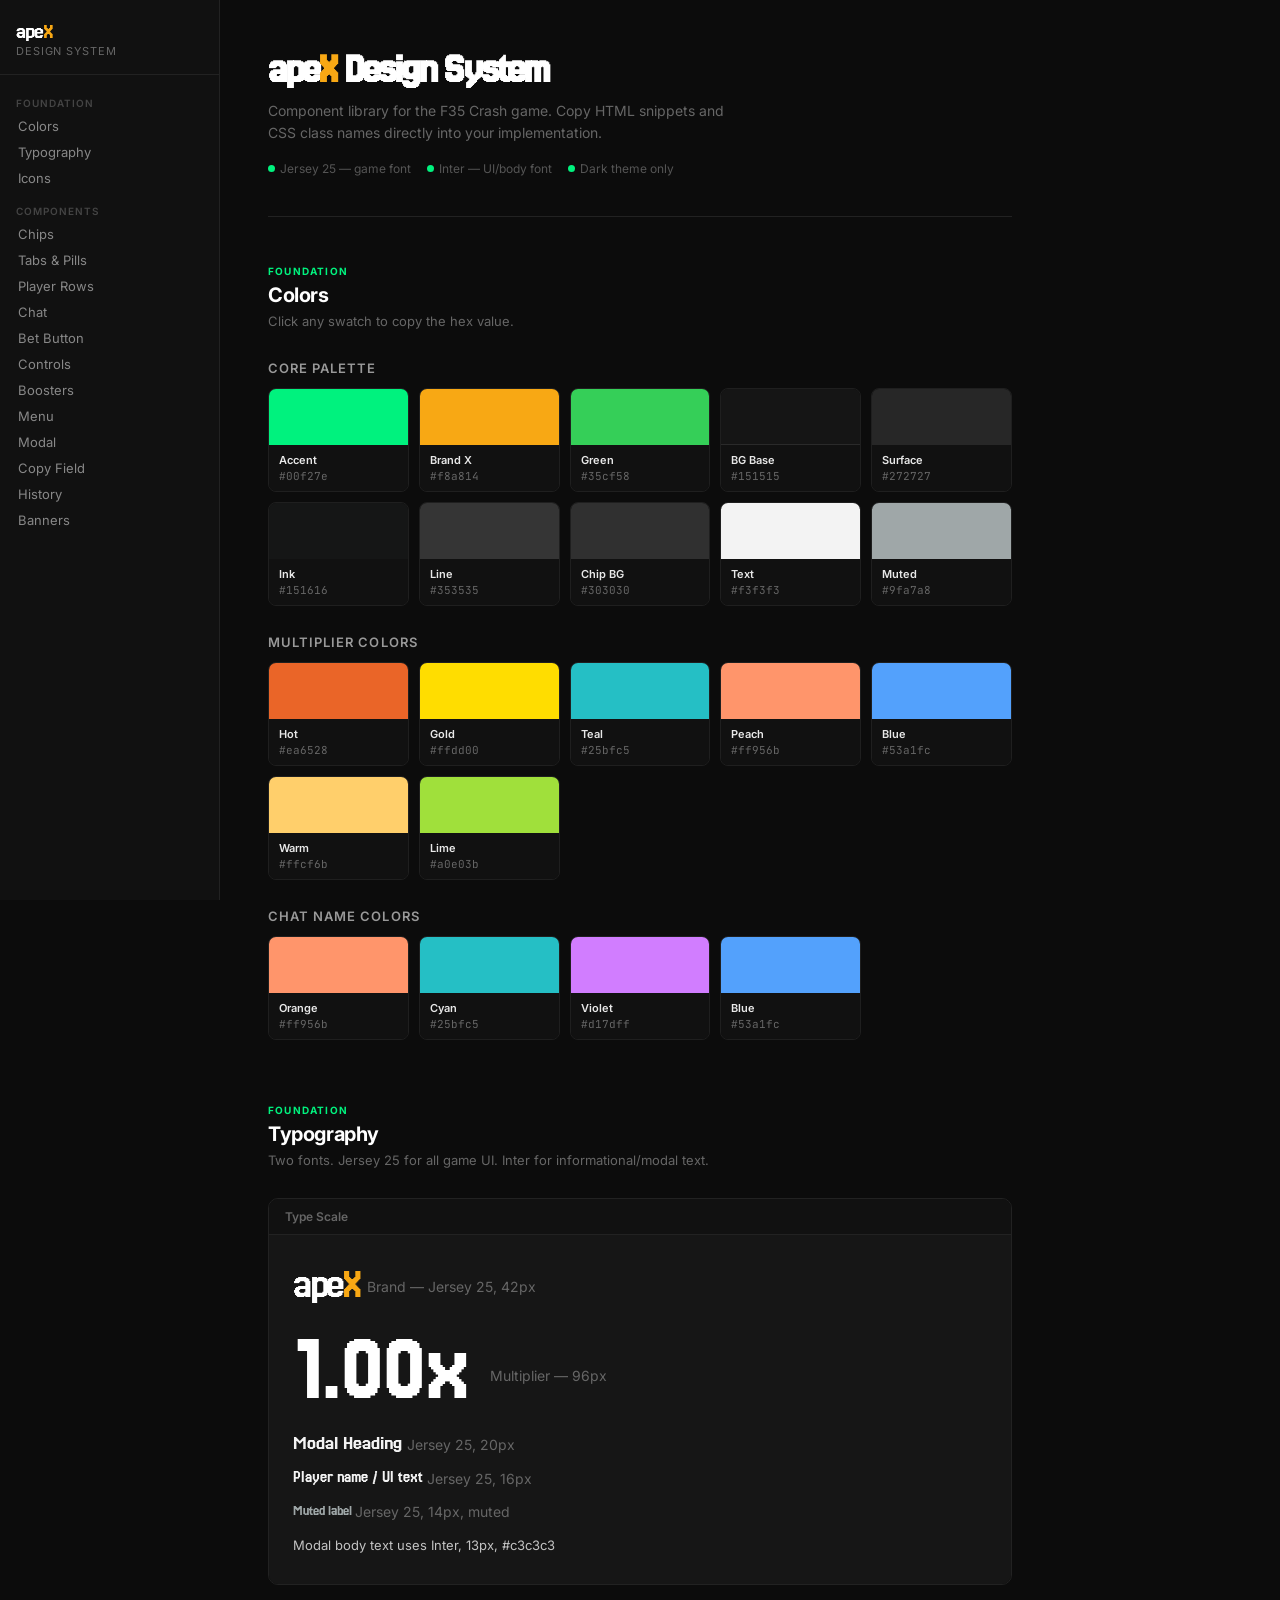
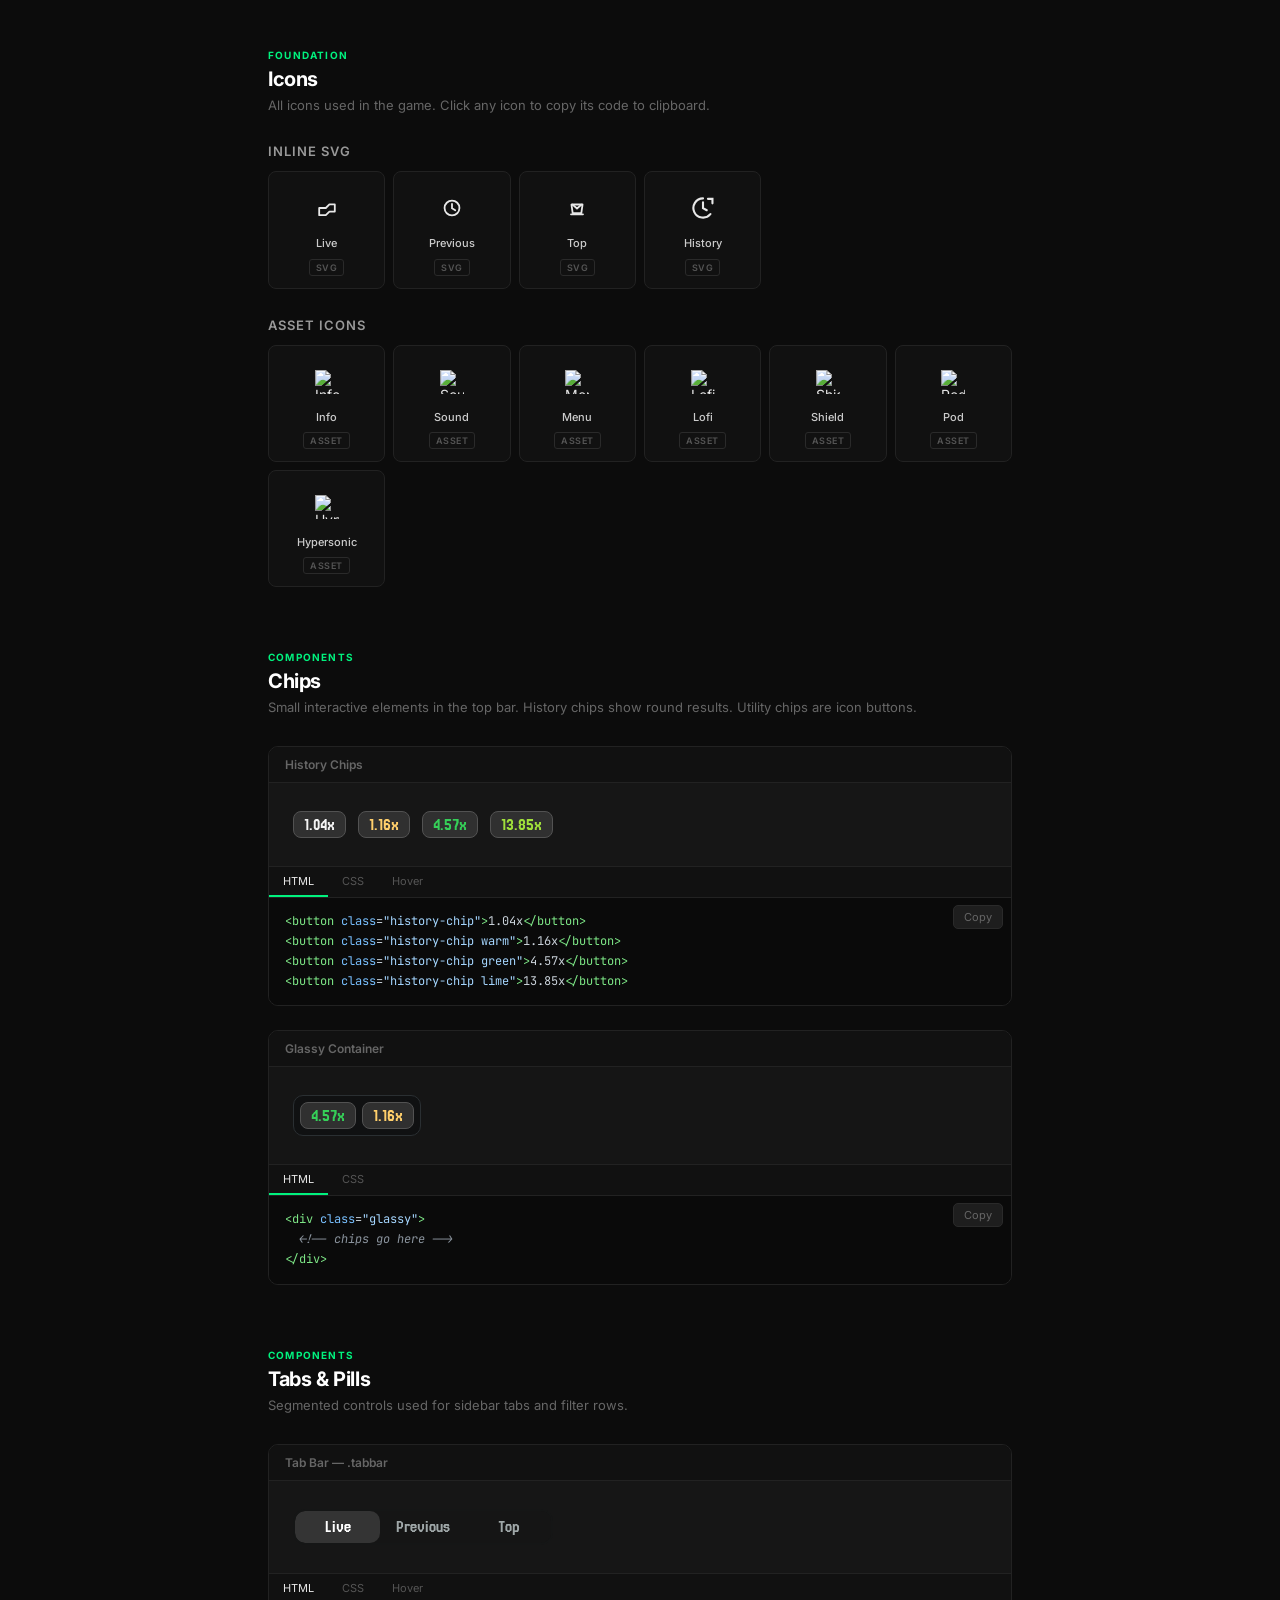
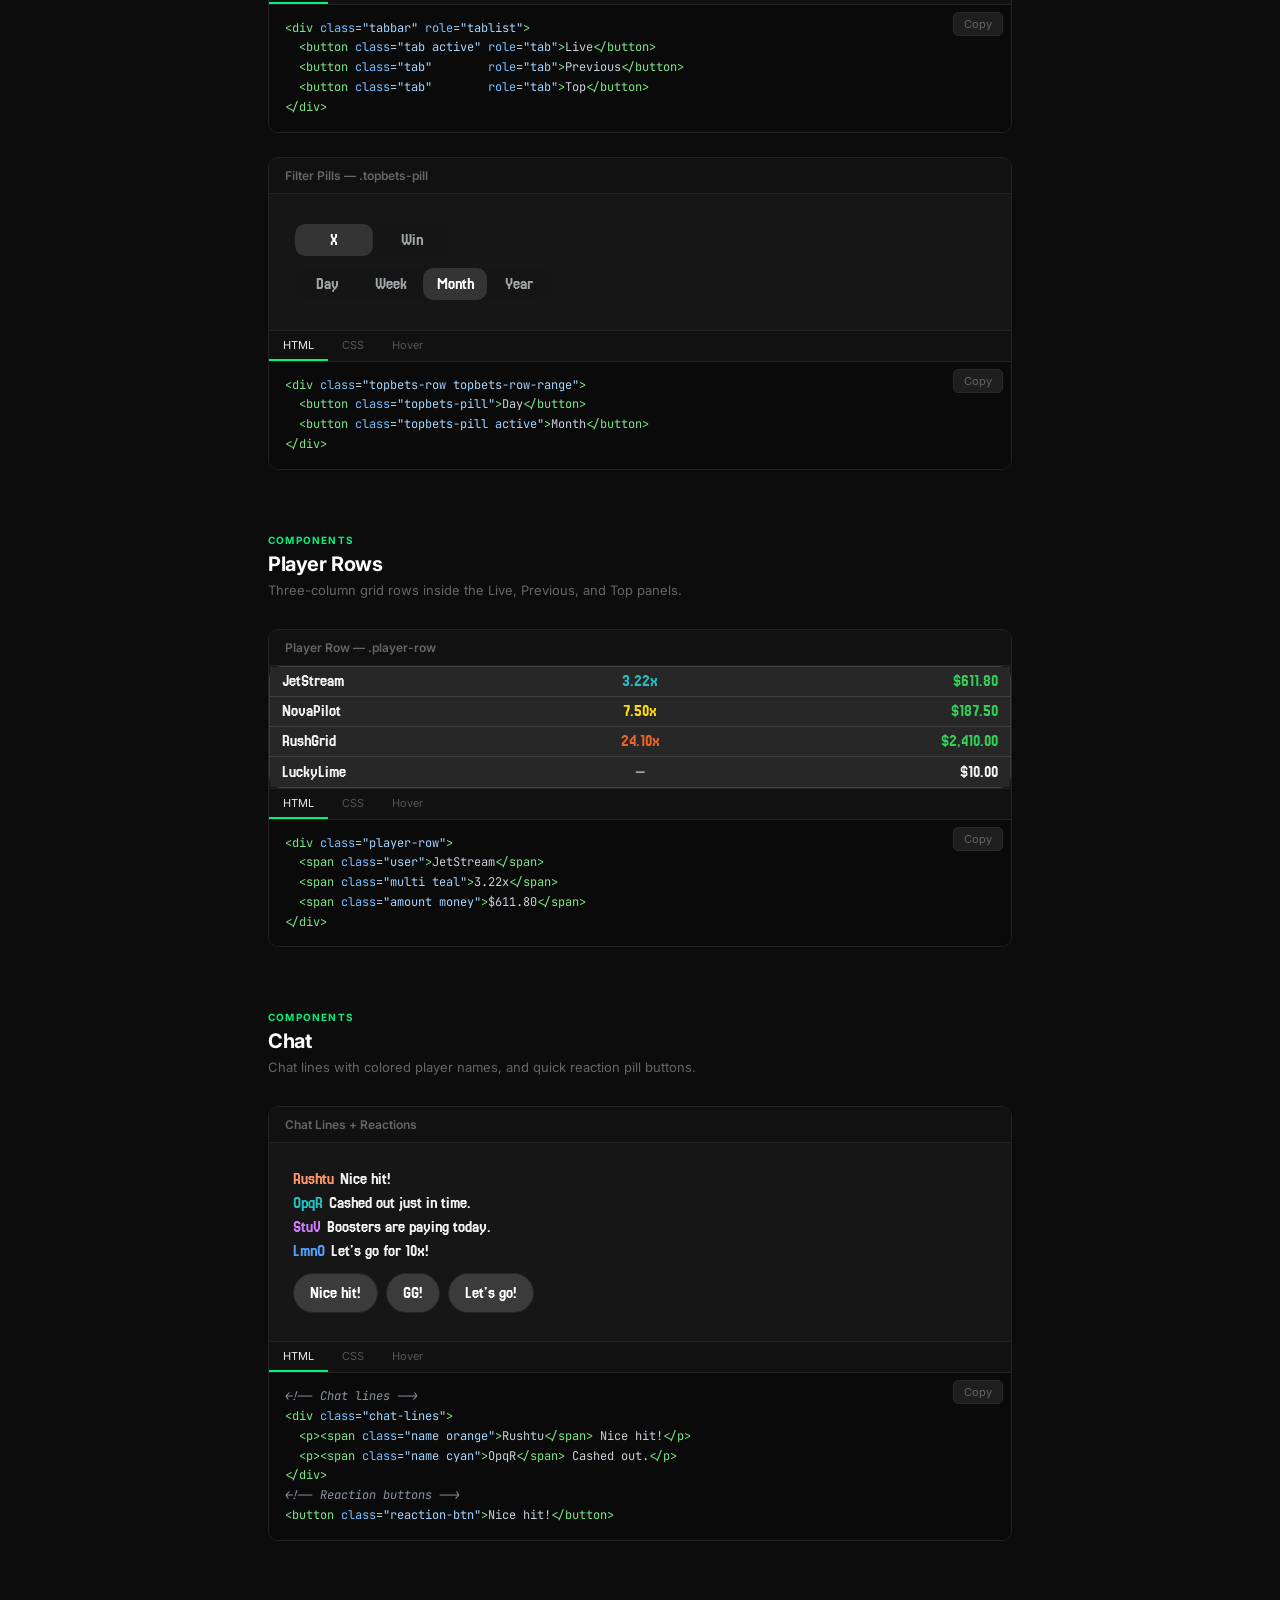
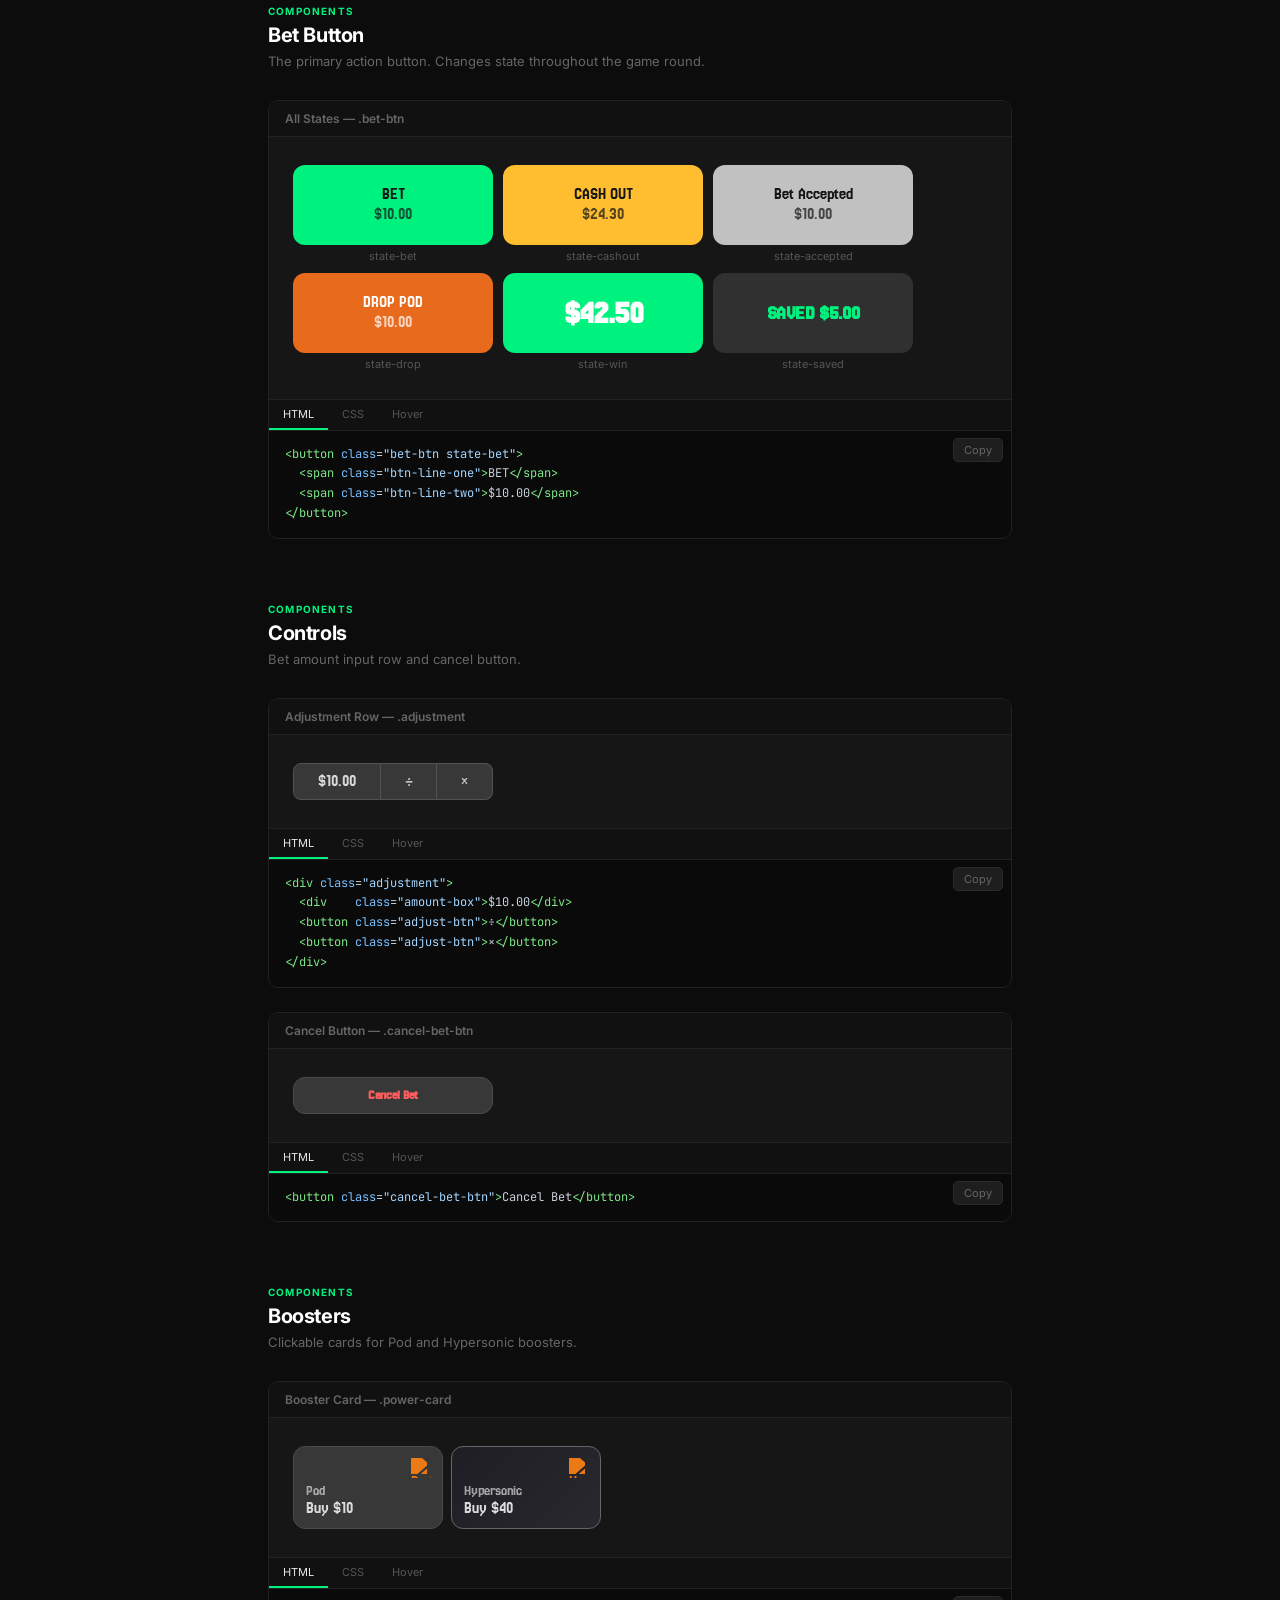
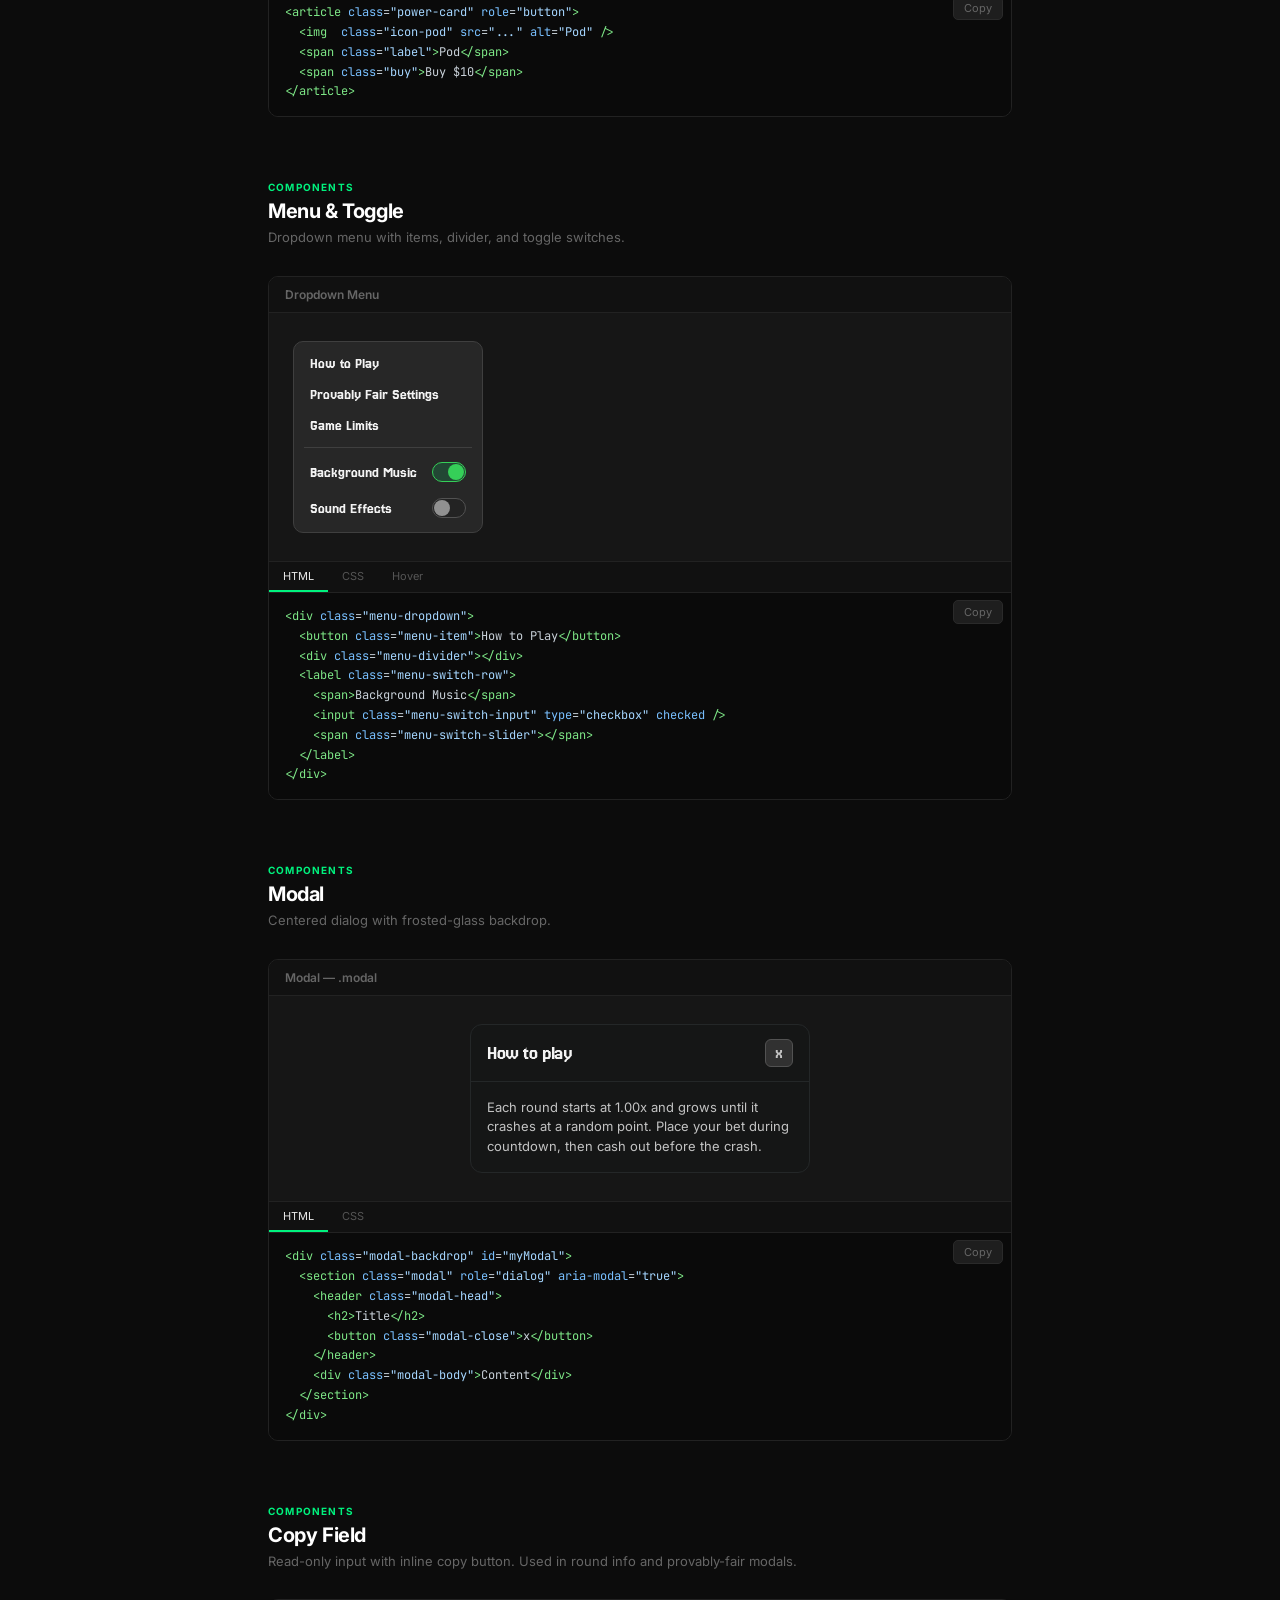
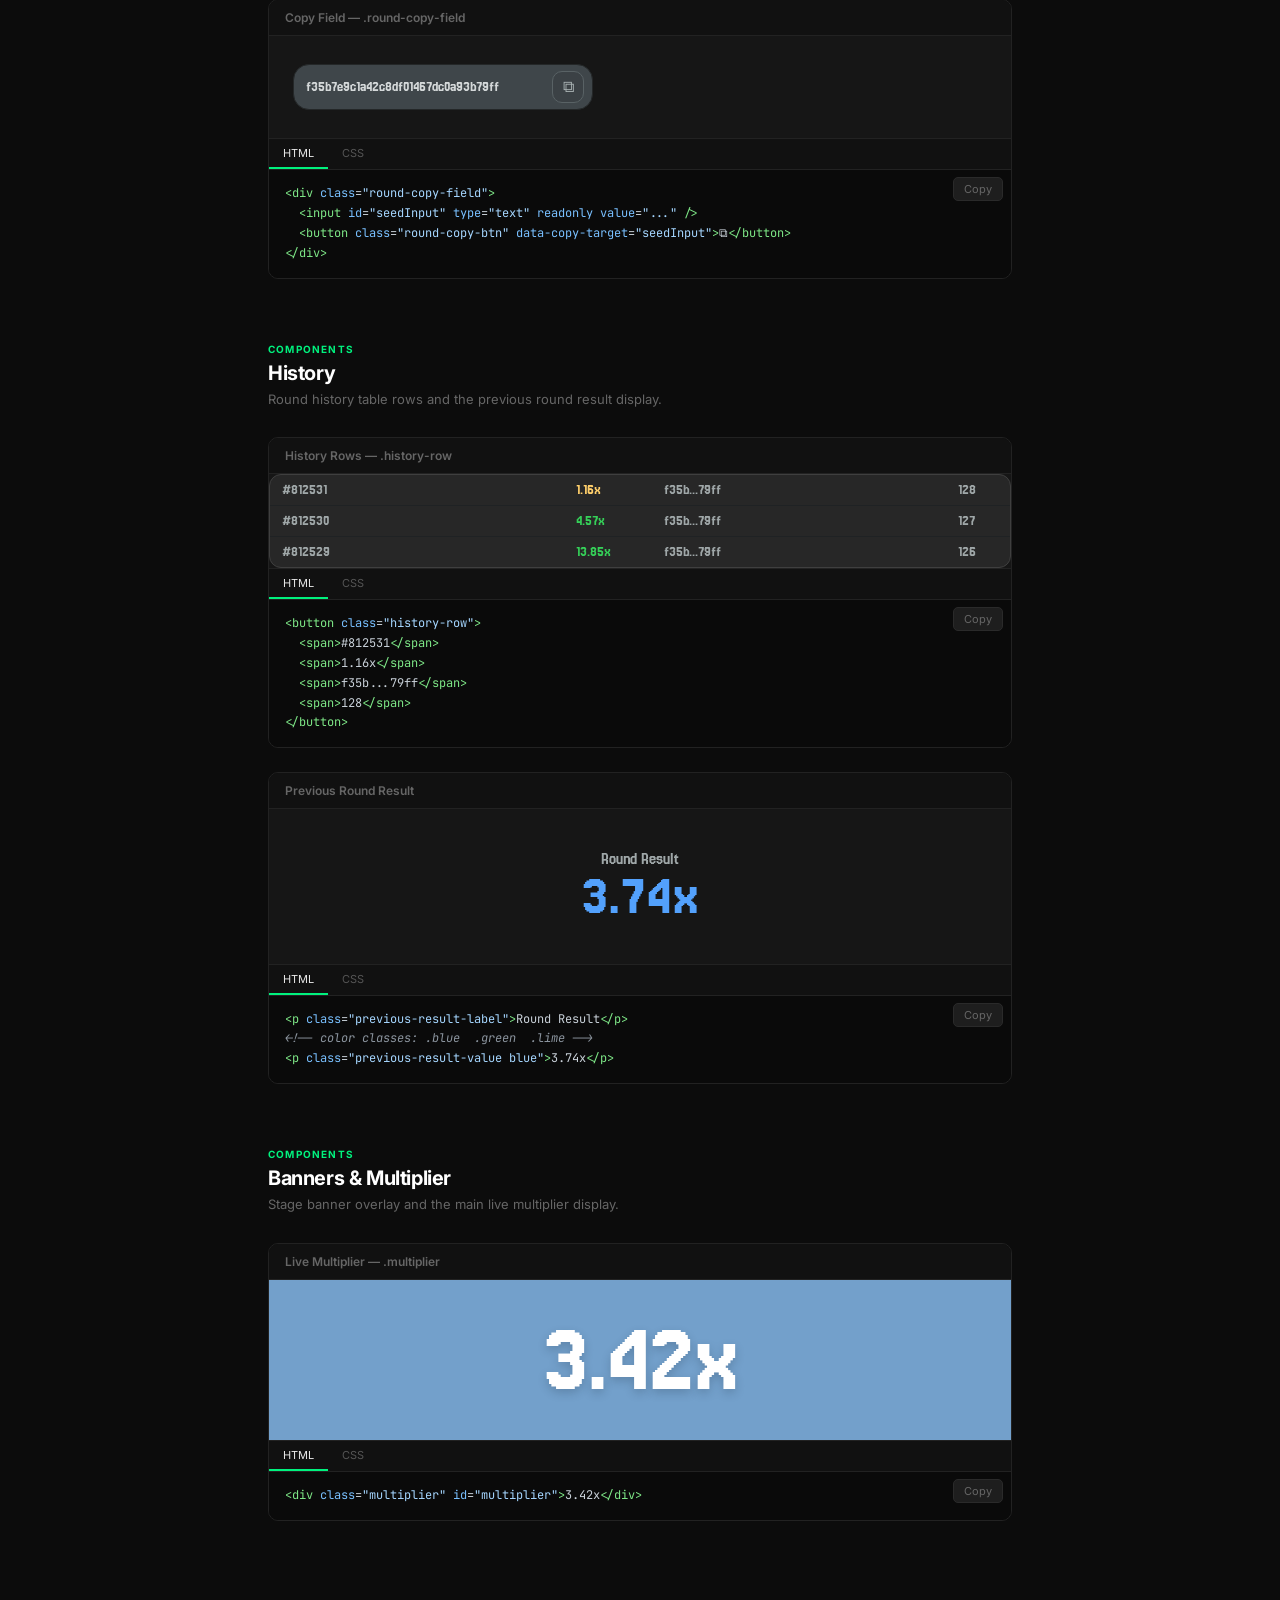
==== commit 33a69057: "Change booster card border-radius from 20px to 12px Co-Authored-By: Claude Sonnet 4.6 <noreply@anthr" ====
--- a/docs/index.html
+++ b/docs/index.html
@@ -7,6 +7,7 @@
   <link rel="preconnect" href="https://fonts.googleapis.com" />
   <link rel="preconnect" href="https://fonts.gstatic.com" crossorigin />
   <link href="https://fonts.googleapis.com/css2?family=Jersey+25&family=Inter:wght@400;500;600;700&family=JetBrains+Mono:wght@400;500&display=swap" rel="stylesheet" />
+  <link rel="stylesheet" href="../tokens.css" />
   <style>
     /* ─── Hover table ─── */
     .hover-table { width:100%; border-collapse:collapse; font-size:12.5px; }
@@ -236,7 +237,7 @@
     .g-cancel-btn:hover { background: #454545; }
 
     /* Power card */
-    .g-power-card { width: 150px; height: 83px; background: #383838; border: 1px solid #4a4a4a; border-radius: 20px; padding: 12px; display: flex; flex-direction: column; justify-content: flex-end; gap: 2px; cursor: pointer; position: relative; font-family: 'Jersey 25', sans-serif; transition: background .15s, border-color .15s, transform .15s; }
+    .g-power-card { width: 150px; height: 83px; background: #383838; border: 1px solid #4a4a4a; border-radius: 12px; padding: 12px; display: flex; flex-direction: column; justify-content: flex-end; gap: 2px; cursor: pointer; position: relative; font-family: 'Jersey 25', sans-serif; transition: background .15s, border-color .15s, transform .15s; }
     .g-power-card:hover { background: #343434; border-color: #525252; transform: translateY(-1px); }
     .g-power-card.active { background: linear-gradient(135deg, #1e1e24, #28282e); border-color: #64666a; }
     .g-power-card .p-label { color: rgba(219,219,219,.7); font-size: 14px; line-height: 1; }
@@ -270,10 +271,10 @@
     .g-modal-body { padding: 16px; font-family: 'Inter', sans-serif; font-size: 13px; color: #c3c3c3; line-height: 1.5; }
 
     /* Copy field */
-    .g-copy-field { display: grid; grid-template-columns: 1fr auto; gap: 8px; align-items: center; border: 1px solid #242728; background: #3f464a; border-radius: 16px; padding: 6px 8px 6px 12px; }
-    .g-copy-field input { width: 100%; border: 0; background: transparent; color: #d4d8d9; font-family: 'Jersey 25', sans-serif; font-size: 14px; outline: none; padding: 0; }
-    .g-copy-field-btn { width: 32px; height: 32px; border: 1px solid #596265; border-radius: 10px; background: #3b4145; color: #aab3b4; font-size: 16px; cursor: pointer; display: grid; place-items: center; transition: background .15s; font-family: inherit; }
-    .g-copy-field-btn:hover { background: #4a5257; border-color: #7d878b; color: #e4e8e9; }
+    .g-copy-field { display: grid; grid-template-columns: 1fr auto; gap: 8px; align-items: center; border: 1px solid var(--n-border-soft); background: var(--n-bg); border-radius: 16px; padding: 6px 8px 6px 12px; }
+    .g-copy-field input { width: 100%; border: 0; background: transparent; color: var(--n-text); font-family: 'Jersey 25', sans-serif; font-size: 14px; outline: none; padding: 0; }
+    .g-copy-field-btn { width: 32px; height: 32px; border: 1px solid var(--n-border); border-radius: 10px; background: var(--n-surface); color: var(--n-icon); font-size: 16px; cursor: pointer; display: grid; place-items: center; transition: background .15s; font-family: inherit; }
+    .g-copy-field-btn:hover { background: var(--n-hover-bg); border-color: var(--n-hover-border); color: var(--n-hover-text); }
 
     /* History row */
     .g-history-row { display: grid; grid-template-columns: 1fr 80px 1fr 40px; padding: 8px 12px; border-bottom: 1px solid #1f2224; font-family: 'Jersey 25', sans-serif; font-size: 14px; color: #9fa7a8; gap: 8px; cursor: pointer; transition: background .12s; }
@@ -1148,9 +1149,10 @@
       </div>
       <div class="code-panel" id="cf-css">
         <div class="copy-btn" onclick="copyCode(this)">Copy</div>
-        <pre><span class="t-sel">.round-copy-field</span>  { display: grid; grid-template-columns: <span class="t-num">1fr auto</span>; border: <span class="t-num">1px</span> solid <span class="t-str">#242728</span>; background: <span class="t-str">#3f464a</span>; border-radius: <span class="t-num">16px</span>; padding: <span class="t-num">6px 8px 6px 12px</span>; }
-<span class="t-sel">.round-copy-field input</span> { border: 0; background: transparent; color: <span class="t-str">#d4d8d9</span>; font-size: <span class="t-num">14px</span>; outline: none; }
-<span class="t-sel">.round-copy-btn</span>    { width: <span class="t-num">32px</span>; height: <span class="t-num">32px</span>; border: <span class="t-num">1px</span> solid <span class="t-str">#596265</span>; border-radius: <span class="t-num">10px</span>; background: <span class="t-str">#3b4145</span>; color: <span class="t-str">#aab3b4</span>; }
+        <pre><span class="t-sel">.round-copy-field</span>  { display: grid; grid-template-columns: <span class="t-num">1fr auto</span>; border: <span class="t-num">1px</span> solid <span class="t-prop">var(--n-border-soft)</span>; background: <span class="t-prop">var(--n-bg)</span>; border-radius: <span class="t-num">16px</span>; padding: <span class="t-num">6px 8px 6px 12px</span>; }
+<span class="t-sel">.round-copy-field input</span> { border: 0; background: transparent; color: <span class="t-prop">var(--n-text)</span>; font-size: <span class="t-num">14px</span>; outline: none; }
+<span class="t-sel">.round-copy-btn</span>    { width: <span class="t-num">32px</span>; height: <span class="t-num">32px</span>; border: <span class="t-num">1px</span> solid <span class="t-prop">var(--n-border)</span>; border-radius: <span class="t-num">10px</span>; background: <span class="t-prop">var(--n-surface)</span>; color: <span class="t-prop">var(--n-icon)</span>; }
+<span class="t-sel">.round-copy-btn:hover</span>  { background: <span class="t-prop">var(--n-hover-bg)</span>; border-color: <span class="t-prop">var(--n-hover-border)</span>; color: <span class="t-prop">var(--n-hover-text)</span>; }
 <span class="t-sel">.round-copy-btn.copied</span> { border-color: <span class="t-str">#4f9f67</span>; color: <span class="t-str">#9af7b8</span>; }</pre>
       </div>
     </div>
--- a/tokens.css
+++ b/tokens.css
@@ -0,0 +1,32 @@
+/* ─────────────────────────────────────────────────────────────────────────
+   apeX Design Tokens — single source of truth
+   Imported by styles.css (game) and docs/index.html (design system).
+   Change a value here → updates everywhere.
+───────────────────────────────────────────────────────────────────────── */
+:root {
+  /* Core palette */
+  --bg-main: #272727;
+  --shell: #272727;
+  --ink: #151616;
+  --ink-soft: #242728;
+  --line: #353535;
+  --text: #f3f3f3;
+  --muted: #9fa7a8;
+  --green: #35cf58;
+  --accent: #00f27e;
+  --radius: 12px;
+  --chip: #303030;
+  --panel-shadow: 0 0 14px rgba(255, 255, 255, 0.25);
+  --mult-shadow-soft: 0 4px 10px rgba(27, 44, 65, 0.22);
+
+  /* Neutral palette — copy fields, modal inputs */
+  --n-bg: #3f464a;
+  --n-surface: #3b4145;
+  --n-border: #596265;
+  --n-border-soft: #242728;
+  --n-text: #d4d8d9;
+  --n-icon: #aab3b4;
+  --n-hover-bg: #4a5257;
+  --n-hover-border: #7d878b;
+  --n-hover-text: #e4e8e9;
+}
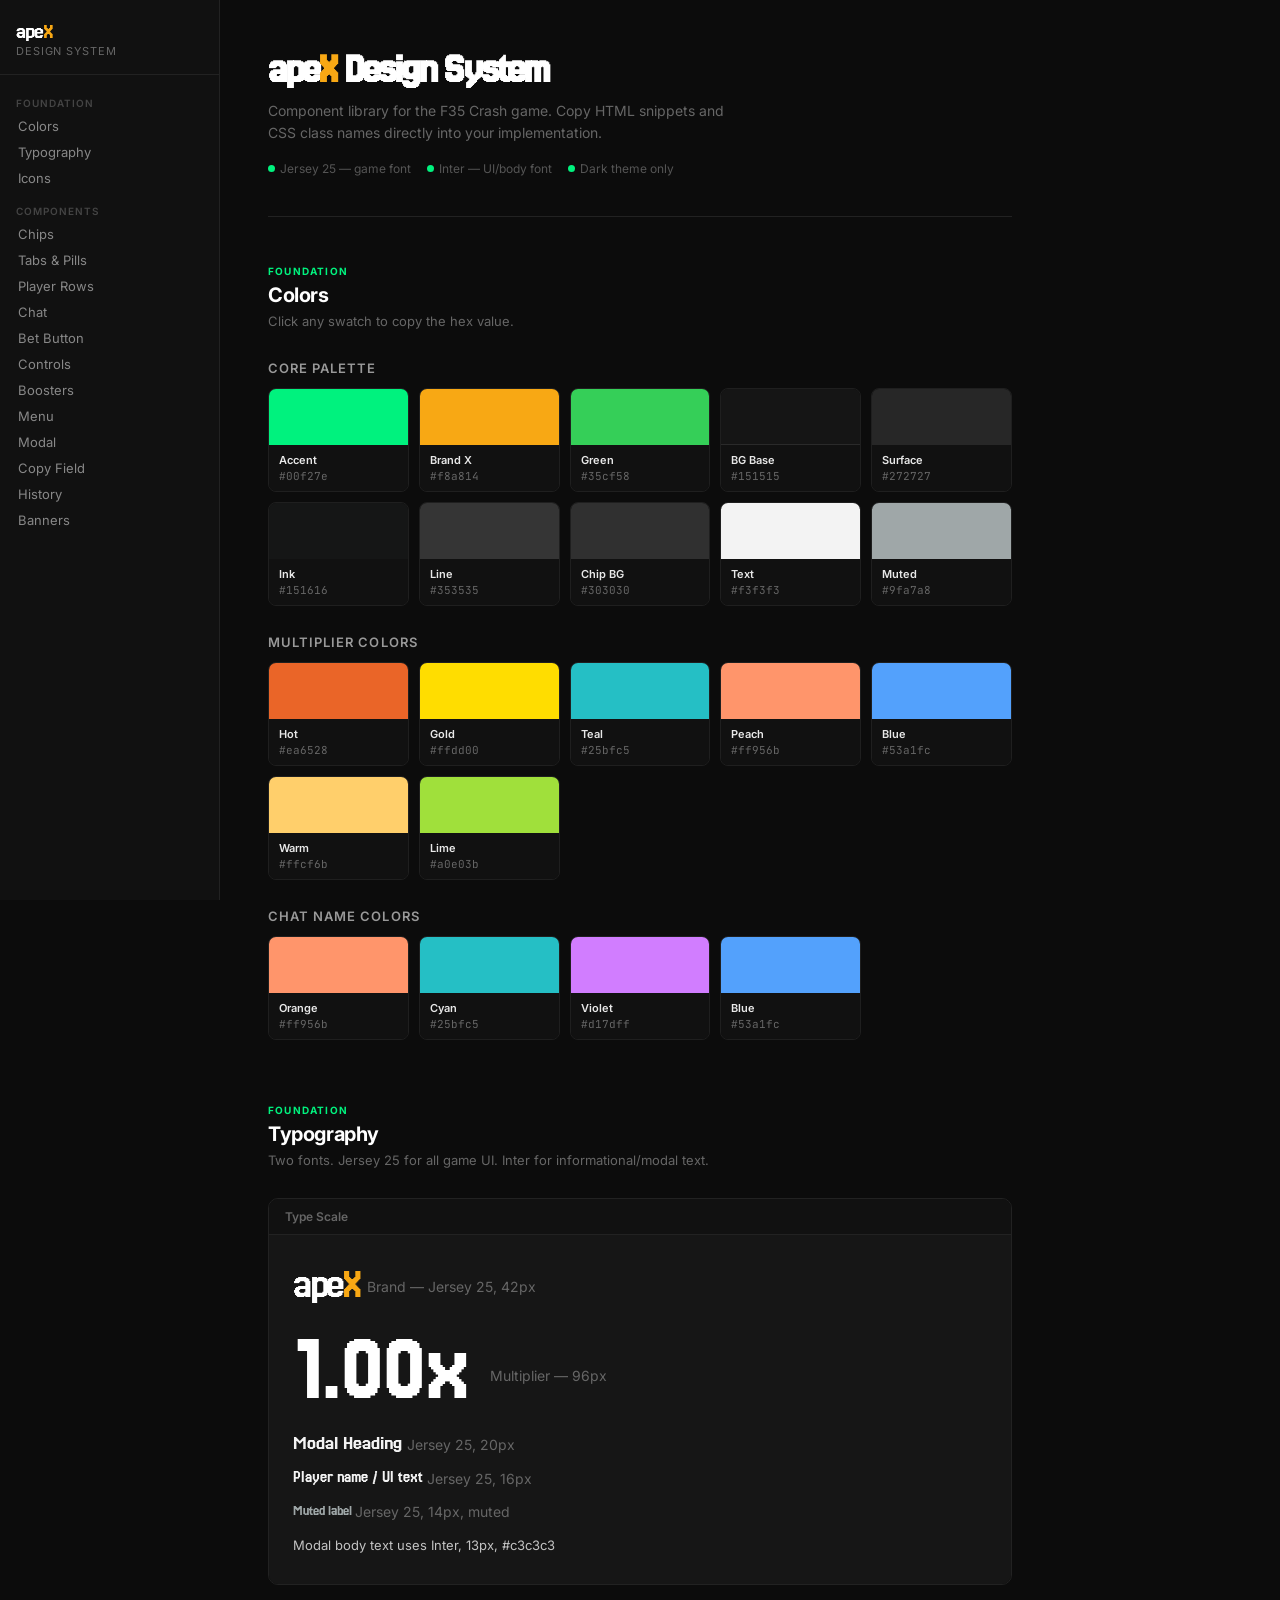
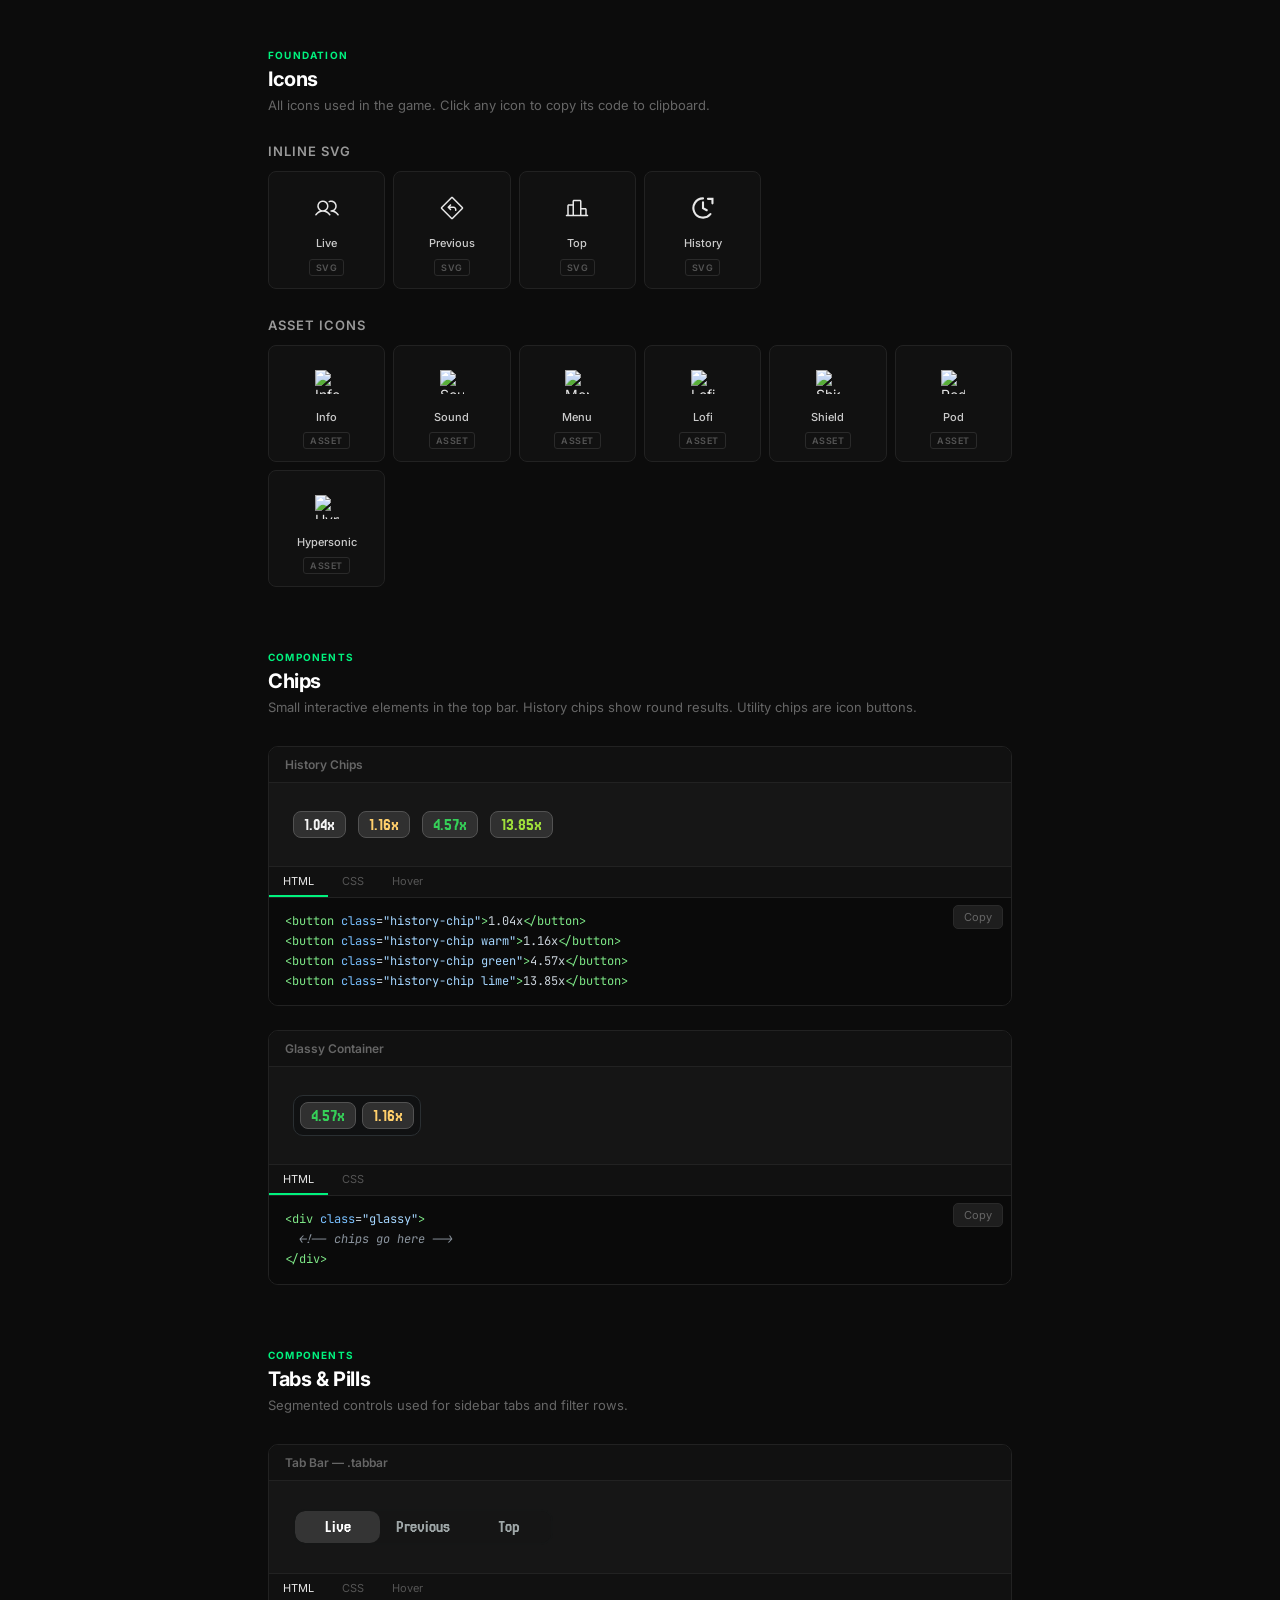
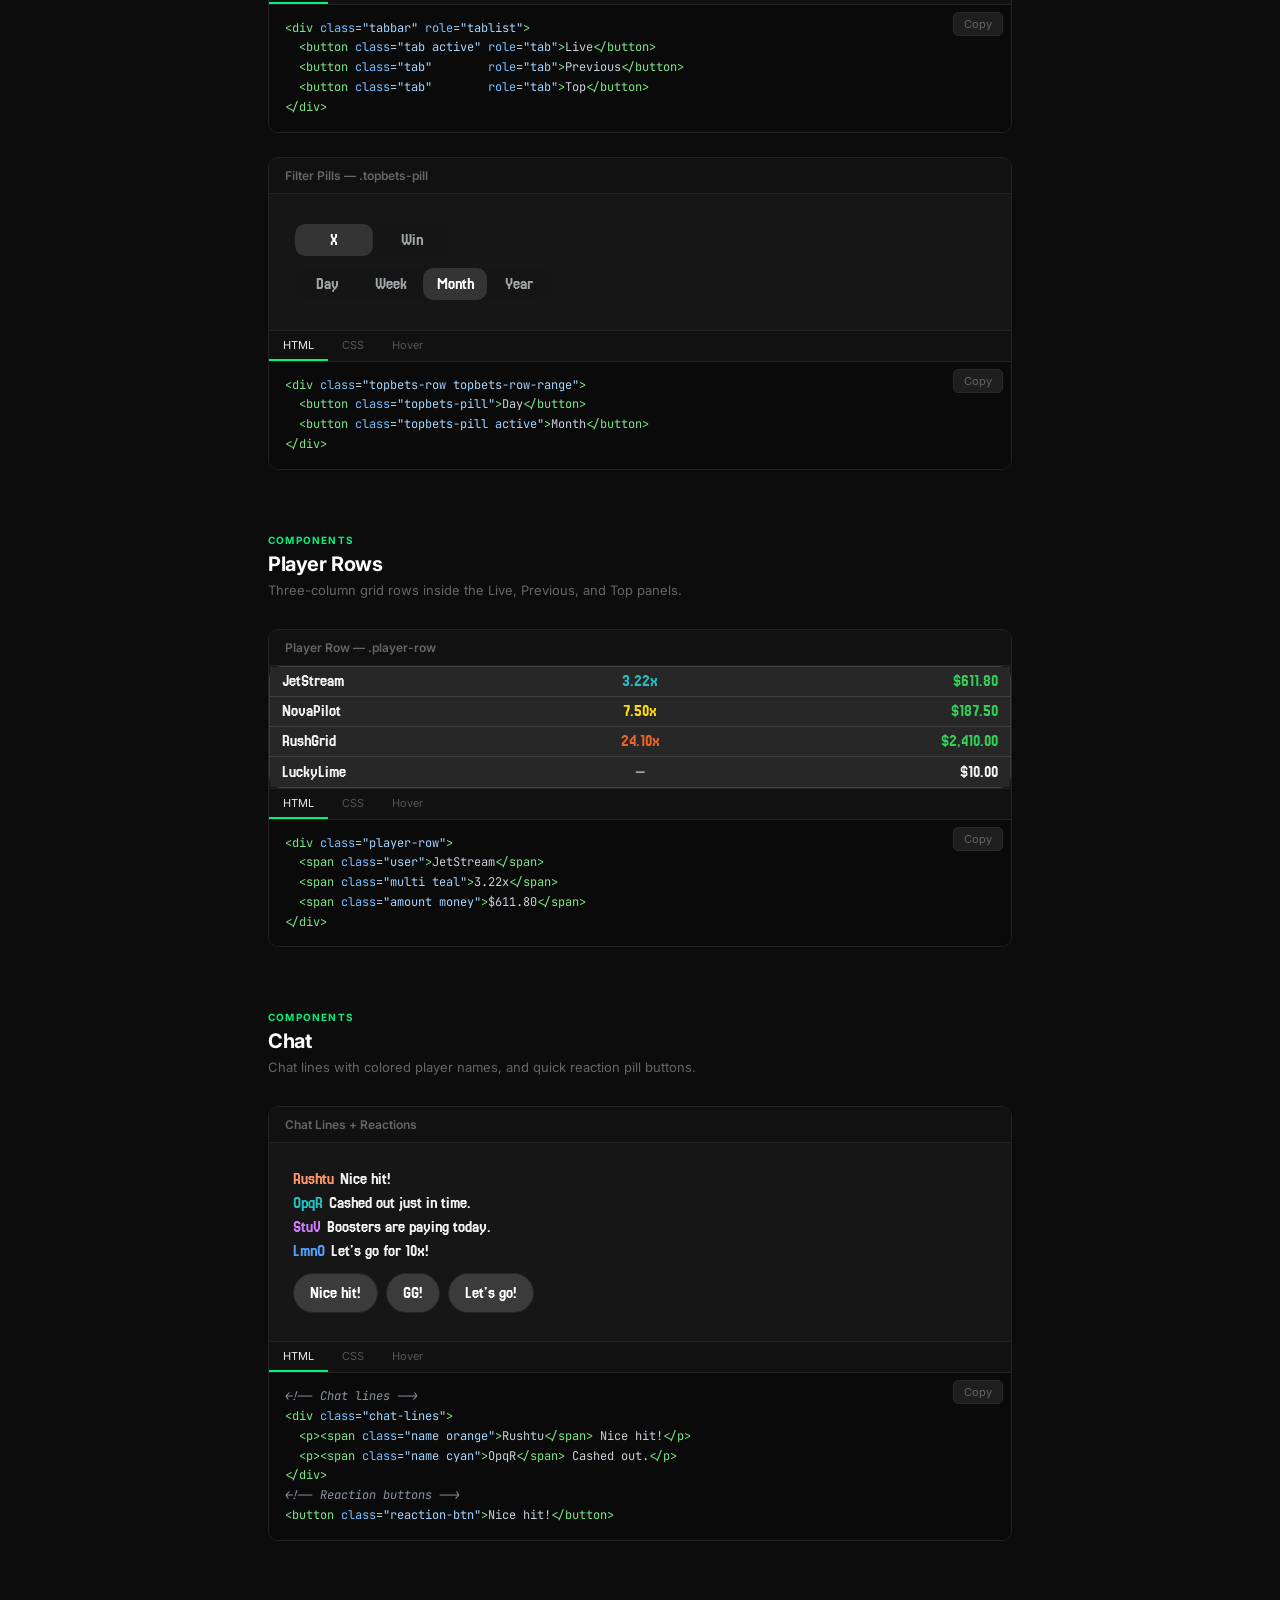
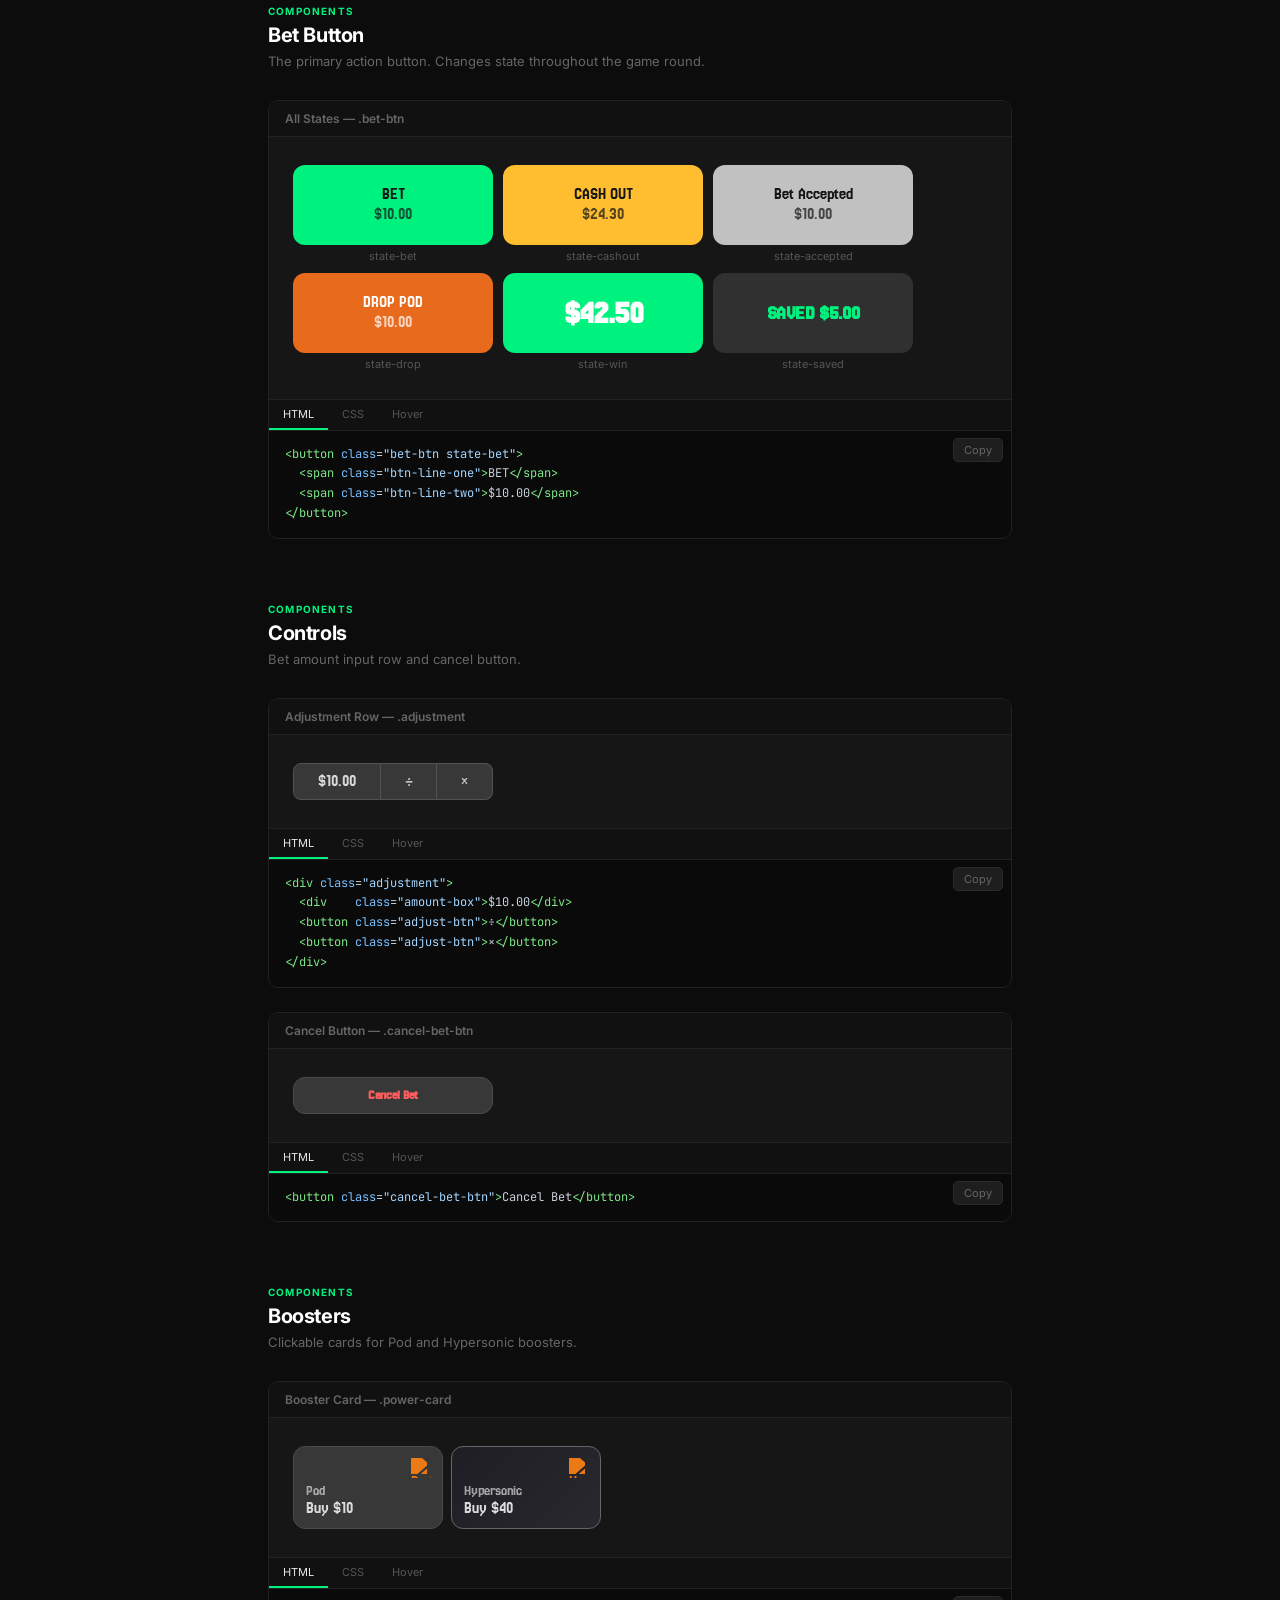
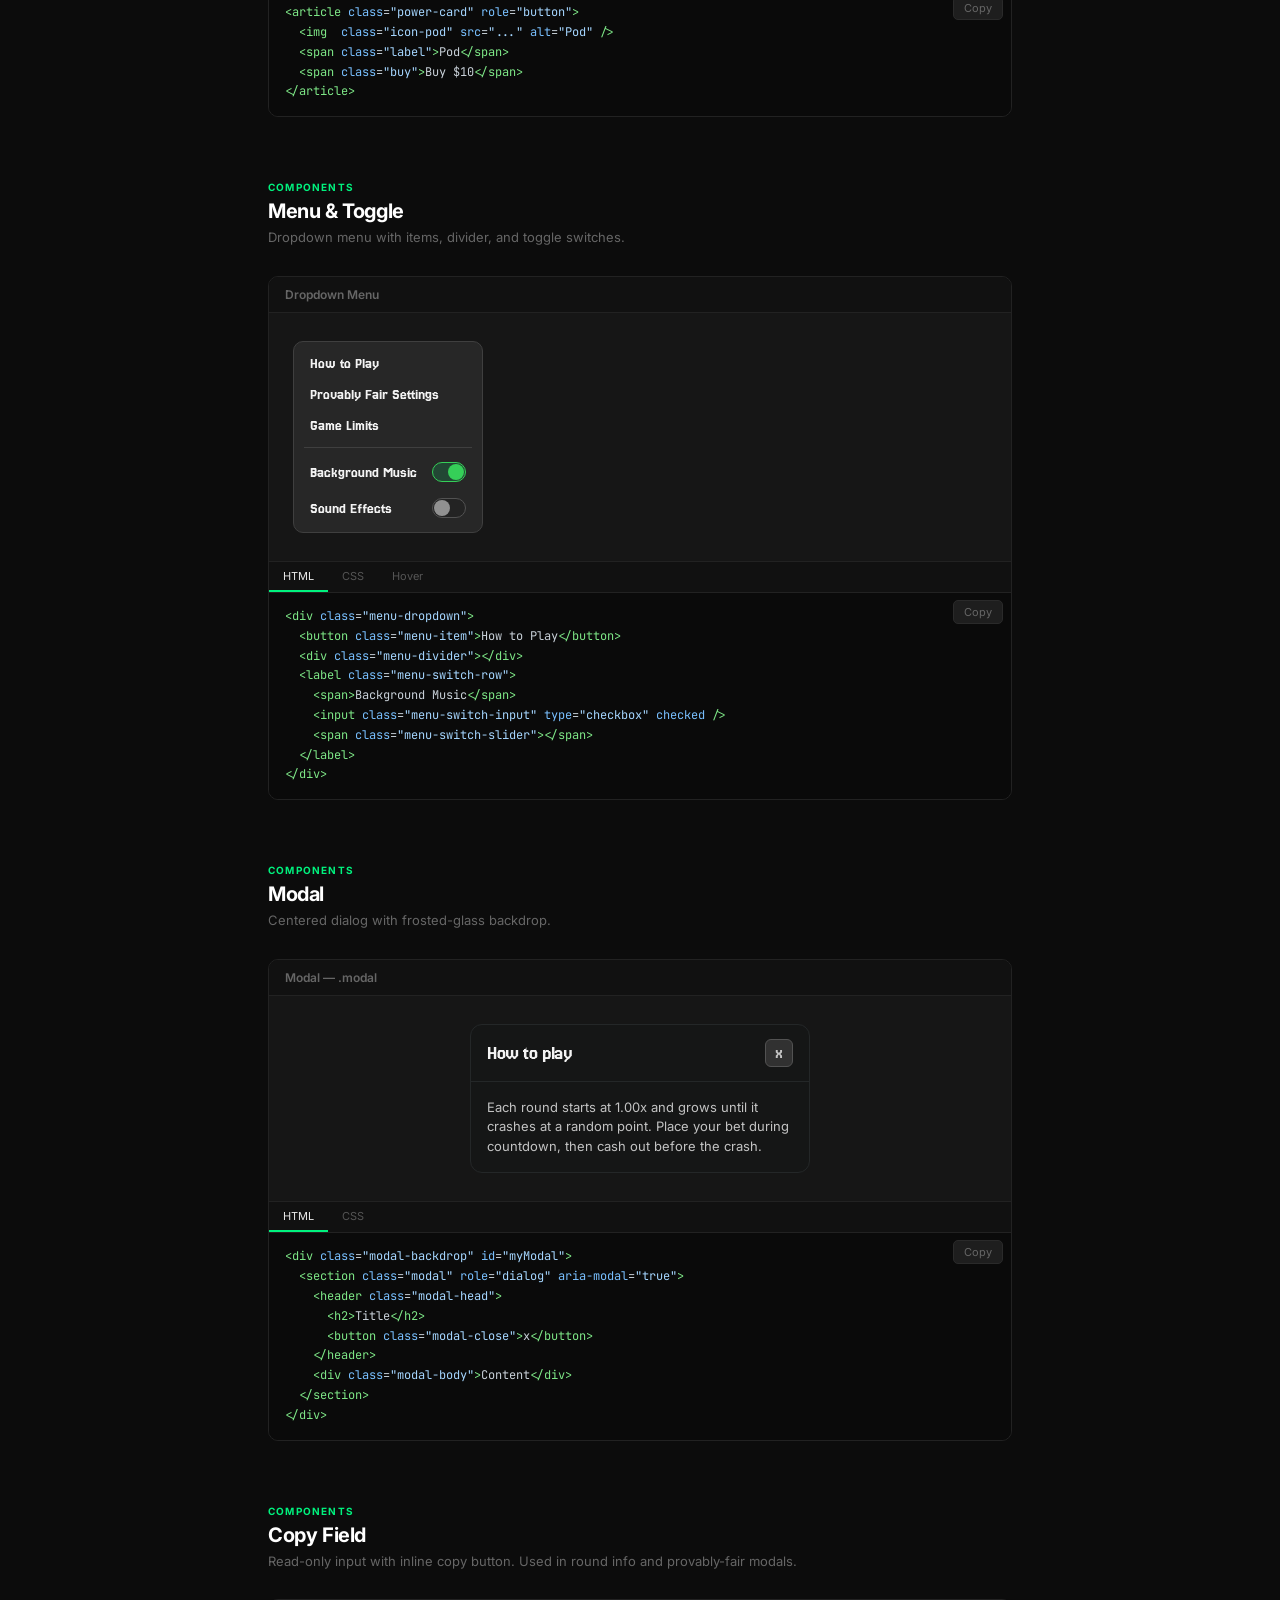
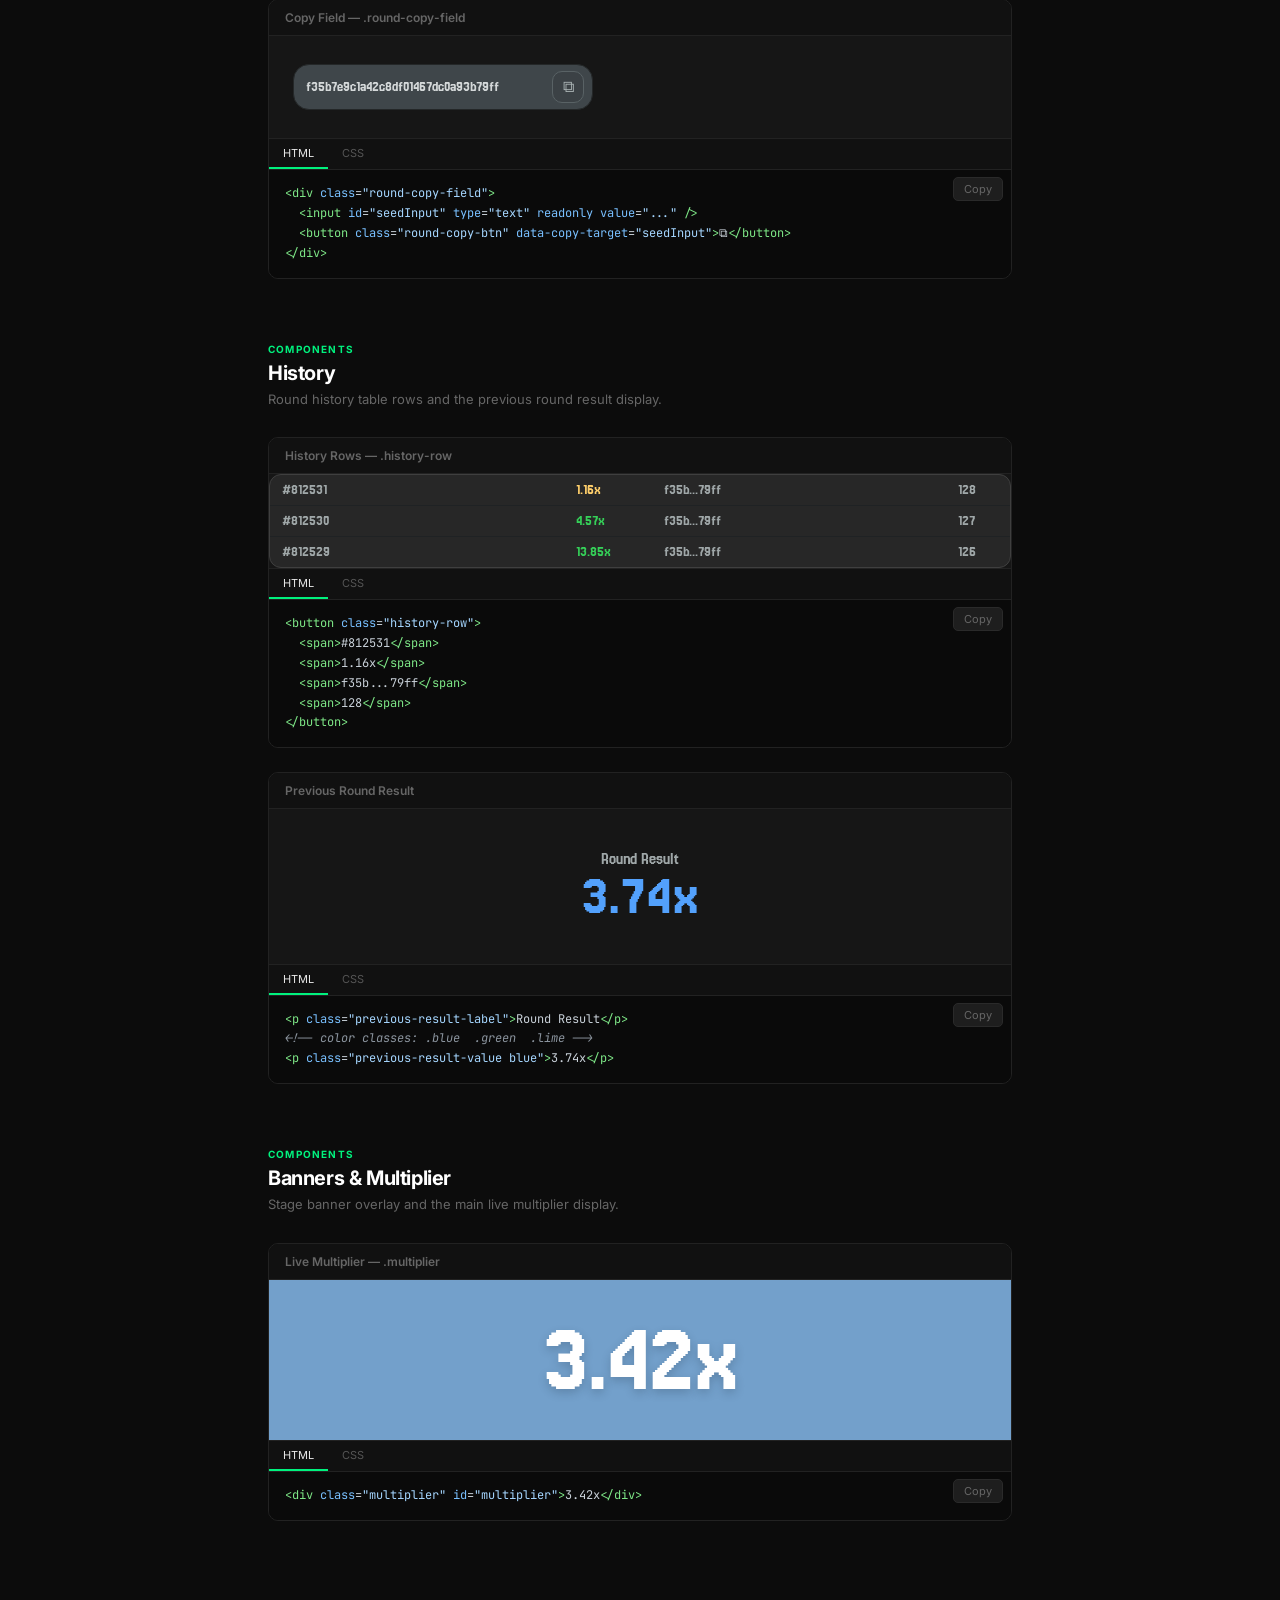
==== commit 8173199d: "Replace mobile tab icons with new Live, Previous, Top SVGs Updated all three mobile tab button icons" ====
--- a/docs/index.html
+++ b/docs/index.html
@@ -169,7 +169,7 @@
     /* Tab bar */
     .g-tabbar { display: grid; grid-template-columns: repeat(3, 1fr); border: 2px solid #151616; background: #151515; border-radius: 12px; overflow: hidden; width: 260px; }
     .g-tab { border: 0; background: #151515; color: #9fa7a8; font-family: 'Jersey 25', sans-serif; font-size: 16px; padding: 8px 0; cursor: pointer; transition: background .15s, color .15s; }
-    .g-tab:hover { background: #1f1f1f; color: #f3f3f3; }
+    .g-tab:hover { background: #1f1f1f; color: #f3f3f3; border-radius: 10px; }
     .g-tab.active { background: #343434; color: #fff; border-radius: 10px; }
 
     /* Topbets pills */
@@ -412,21 +412,21 @@
     <div class="icon-grid">
       <div class="icon-card" onclick="copyIconCode(this,'live')">
         <div class="icon-preview">
-          <svg viewBox="0 0 20 20" aria-hidden="true" style="color:#e8e8e8"><path d="M3.5 10h5.5l3-3h4.5v6H12l-3 3H3.5z" fill="none" stroke="currentColor" stroke-width="1.5" stroke-linejoin="round"/></svg>
+          <svg width="16" height="16" viewBox="0 0 16 16" fill="none" xmlns="http://www.w3.org/2000/svg" aria-hidden="true" style="color:#e8e8e8"><path d="M7.32816 9.86957C7.99828 9.42344 8.50705 8.77349 8.77922 8.01585C9.05139 7.25821 9.07252 6.43309 8.83947 5.66251C8.60643 4.89193 8.13159 4.2168 7.48517 3.73696C6.83876 3.25712 6.05508 2.99805 5.25003 2.99805C4.44498 2.99805 3.66131 3.25712 3.01489 3.73696C2.36847 4.2168 1.89363 4.89193 1.66059 5.66251C1.42754 6.43309 1.44867 7.25821 1.72084 8.01585C1.99301 8.77349 2.50178 9.42344 3.17191 9.86957C1.95971 10.3163 0.924472 11.1431 0.220656 12.2264C0.183666 12.2814 0.157972 12.3432 0.145069 12.4082C0.132166 12.4732 0.132311 12.5401 0.145494 12.605C0.158678 12.67 0.184638 12.7316 0.221865 12.7865C0.259092 12.8413 0.306844 12.8882 0.362345 12.9244C0.417846 12.9606 0.479989 12.9854 0.545161 12.9973C0.610334 13.0093 0.677236 13.0082 0.741979 12.9941C0.806721 12.98 0.868014 12.9531 0.922292 12.9151C0.976571 12.8771 1.02275 12.8287 1.05816 12.7727C1.51215 12.0744 2.13338 11.5006 2.86543 11.1034C3.59748 10.7062 4.41716 10.4982 5.25003 10.4982C6.0829 10.4982 6.90258 10.7062 7.63463 11.1034C8.36668 11.5006 8.98791 12.0744 9.44191 12.7727C9.51524 12.8817 9.62853 12.9574 9.75727 12.9836C9.88601 13.0097 10.0199 12.9841 10.1299 12.9124C10.2399 12.8406 10.3173 12.7284 10.3453 12.6001C10.3733 12.4717 10.3496 12.3375 10.2794 12.2264C9.57559 11.1431 8.54035 10.3163 7.32816 9.86957ZM2.50003 6.74957C2.50003 6.20567 2.66132 5.67399 2.96349 5.22175C3.26566 4.76952 3.69515 4.41704 4.19765 4.2089C4.70015 4.00076 5.25308 3.9463 5.78653 4.05241C6.31998 4.15852 6.80998 4.42043 7.19457 4.80502C7.57917 5.18962 7.84108 5.67962 7.94719 6.21307C8.0533 6.74652 7.99884 7.29945 7.7907 7.80195C7.58256 8.30444 7.23008 8.73394 6.77785 9.03611C6.32561 9.33828 5.79393 9.49957 5.25003 9.49957C4.52094 9.49874 3.82195 9.20874 3.3064 8.6932C2.79085 8.17765 2.50086 7.47866 2.50003 6.74957ZM15.6338 12.9183C15.5227 12.9907 15.3874 13.0161 15.2577 12.9888C15.1279 12.9615 15.0144 12.8837 14.9419 12.7727C14.4885 12.074 13.8673 11.5 13.1351 11.1029C12.4029 10.7059 11.583 10.4985 10.75 10.4996C10.6174 10.4996 10.4902 10.4469 10.3965 10.3531C10.3027 10.2594 10.25 10.1322 10.25 9.99957C10.25 9.86696 10.3027 9.73978 10.3965 9.64601C10.4902 9.55225 10.6174 9.49957 10.75 9.49957C11.155 9.49919 11.5549 9.40936 11.9212 9.23651C12.2874 9.06367 12.6109 8.81206 12.8687 8.49968C13.1264 8.18729 13.312 7.82184 13.4121 7.42943C13.5122 7.03702 13.5244 6.62734 13.4478 6.22966C13.3713 5.83198 13.2078 5.45613 12.9692 5.12894C12.7305 4.80176 12.4225 4.53132 12.0672 4.33696C11.7119 4.1426 11.3181 4.02912 10.9139 4.00461C10.5096 3.9801 10.105 4.04518 9.72878 4.19519C9.66745 4.22171 9.60142 4.23566 9.53461 4.23622C9.46779 4.23679 9.40154 4.22395 9.33976 4.19848C9.27799 4.17301 9.22195 4.13541 9.17495 4.08791C9.12796 4.04041 9.09096 3.98398 9.06614 3.92194C9.04133 3.8599 9.0292 3.79351 9.03047 3.72671C9.03175 3.6599 9.0464 3.59402 9.07356 3.53298C9.10073 3.47193 9.13985 3.41694 9.18862 3.37127C9.2374 3.3256 9.29483 3.29017 9.35753 3.26707C10.2184 2.92373 11.176 2.91137 12.0455 3.23239C12.915 3.5534 13.6348 4.18504 14.066 5.00545C14.4973 5.82587 14.6094 6.77692 14.3808 7.67514C14.1523 8.57336 13.5991 9.35511 12.8282 9.86957C14.0403 10.3163 15.0756 11.1431 15.7794 12.2264C15.8518 12.3375 15.8772 12.4728 15.8499 12.6025C15.8226 12.7323 15.7448 12.8459 15.6338 12.9183Z" fill="currentColor"/></svg>
         </div>
         <div class="icon-name">Live</div>
         <div class="icon-tag">SVG</div>
       </div>
       <div class="icon-card" onclick="copyIconCode(this,'previous')">
         <div class="icon-preview">
-          <svg viewBox="0 0 20 20" aria-hidden="true" style="color:#e8e8e8"><circle cx="10" cy="10" r="6.2" fill="none" stroke="currentColor" stroke-width="1.5"/><path d="M10 6.6v3.7l2.7 1.6" fill="none" stroke="currentColor" stroke-width="1.5" stroke-linecap="round"/></svg>
+          <svg width="16" height="16" viewBox="0 0 16 16" fill="none" xmlns="http://www.w3.org/2000/svg" aria-hidden="true" style="color:#e8e8e8"><path d="M0.803086 7.26816L7.26809 0.803164C7.36419 0.70705 7.47829 0.630807 7.60387 0.57879C7.72945 0.526773 7.86404 0.5 7.99996 0.5C8.13588 0.5 8.27048 0.526773 8.39605 0.57879C8.52163 0.630807 8.63573 0.70705 8.73184 0.803164L15.1968 7.26816C15.293 7.36427 15.3692 7.47837 15.4212 7.60395C15.4732 7.72952 15.5 7.86412 15.5 8.00004C15.5 8.13596 15.4732 8.27055 15.4212 8.39613C15.3692 8.52171 15.293 8.63581 15.1968 8.73191L8.73184 15.1969C8.63573 15.293 8.52163 15.3693 8.39605 15.4213C8.27048 15.4733 8.13588 15.5001 7.99996 15.5001C7.86404 15.5001 7.72945 15.4733 7.60387 15.4213C7.47829 15.3693 7.36419 15.293 7.26809 15.1969L0.803086 8.73191C0.706972 8.63581 0.630729 8.52171 0.578712 8.39613C0.526694 8.27055 0.499922 8.13596 0.499922 8.00004C0.499922 7.86412 0.526694 7.72952 0.578712 7.60395C0.630729 7.47837 0.706972 7.36427 0.803086 7.26816ZM1.50996 8.02441L7.97496 14.49C7.9817 14.4965 7.99065 14.5 7.99996 14.5C8.00927 14.5 8.01822 14.4965 8.02496 14.49L14.49 8.02441C14.4963 8.01788 14.4998 8.00914 14.4998 8.00004C14.4998 7.99094 14.4963 7.9822 14.49 7.97566L8.02496 1.51004C8.01822 1.50362 8.00927 1.50004 7.99996 1.50004C7.99065 1.50004 7.9817 1.50362 7.97496 1.51004L1.50996 7.97566C1.50362 7.9822 1.50008 7.99094 1.50008 8.00004C1.50008 8.00914 1.50362 8.01788 1.50996 8.02441ZM5.14621 7.14941C5.09972 7.19585 5.06284 7.251 5.03768 7.31169C5.01252 7.37239 4.99957 7.43746 4.99957 7.50316C4.99957 7.56887 5.01252 7.63394 5.03768 7.69463C5.06284 7.75533 5.09972 7.81048 5.14621 7.85691L6.64621 9.35691C6.74003 9.45073 6.86728 9.50344 6.99996 9.50344C7.13264 9.50344 7.25989 9.45073 7.35371 9.35691C7.44753 9.26309 7.50024 9.13585 7.50024 9.00316C7.50024 8.87048 7.44753 8.74323 7.35371 8.64941L6.70684 8.00004H8.99996C9.26518 8.00004 9.51953 8.1054 9.70707 8.29293C9.8946 8.48047 9.99996 8.73482 9.99996 9.00004V9.50004C9.99996 9.63265 10.0526 9.75982 10.1464 9.85359C10.2402 9.94736 10.3674 10 10.5 10C10.6326 10 10.7597 9.94736 10.8535 9.85359C10.9473 9.75982 11 9.63265 11 9.50004V9.00004C11 8.46961 10.7892 7.9609 10.4142 7.58583C10.0391 7.21075 9.53039 7.00004 8.99996 7.00004H6.70684L7.35371 6.35379C7.44753 6.25997 7.50024 6.13272 7.50024 6.00004C7.50024 5.86736 7.44753 5.74011 7.35371 5.64629C7.25989 5.55247 7.13264 5.49976 6.99996 5.49976C6.86728 5.49976 6.74003 5.55247 6.64621 5.64629L5.14621 7.14941Z" fill="currentColor"/></svg>
         </div>
         <div class="icon-name">Previous</div>
         <div class="icon-tag">SVG</div>
       </div>
       <div class="icon-card" onclick="copyIconCode(this,'top')">
         <div class="icon-preview">
-          <svg viewBox="0 0 20 20" aria-hidden="true" style="color:#e8e8e8"><path d="M5 15.3h10M6.3 7.2l3.7 3.2 3.7-3.2" fill="none" stroke="currentColor" stroke-width="1.5" stroke-linecap="round" stroke-linejoin="round"/><path d="M5.4 7.1h9.2l-1 7.1H6.4z" fill="none" stroke="currentColor" stroke-width="1.5" stroke-linejoin="round"/></svg>
+          <svg width="16" height="16" viewBox="0 0 16 16" fill="none" xmlns="http://www.w3.org/2000/svg" aria-hidden="true" style="color:#e8e8e8"><path d="M15.5 13C15.5 13.1326 15.4473 13.2598 15.3536 13.3536C15.2598 13.4473 15.1326 13.5 15 13.5H1C0.867392 13.5 0.740215 13.4473 0.646447 13.3536C0.552678 13.2598 0.5 13.1326 0.5 13C0.5 12.8674 0.552678 12.7402 0.646447 12.6464C0.740215 12.5527 0.867392 12.5 1 12.5H1.5V6.5C1.5 6.23478 1.60536 5.98043 1.79289 5.79289C1.98043 5.60536 2.23478 5.5 2.5 5.5H5V3.5C5 3.23478 5.10536 2.98043 5.29289 2.79289C5.48043 2.60536 5.73478 2.5 6 2.5H10C10.2652 2.5 10.5196 2.60536 10.7071 2.79289C10.8946 2.98043 11 3.23478 11 3.5V8H13.5C13.7652 8 14.0196 8.10536 14.2071 8.29289C14.3946 8.48043 14.5 8.73478 14.5 9V12.5H15C15.1326 12.5 15.2598 12.5527 15.3536 12.6464C15.4473 12.7402 15.5 12.8674 15.5 13ZM11 9V12.5H13.5V9H11ZM6 12.5H10V3.5H6V12.5ZM2.5 12.5H5V6.5H2.5V12.5Z" fill="currentColor"/></svg>
         </div>
         <div class="icon-name">Top</div>
         <div class="icon-tag">SVG</div>
@@ -1290,9 +1290,9 @@
 
   // Icon codes
   const iconCodes = {
-    live: `<svg viewBox="0 0 20 20" aria-hidden="true">\n  <path d="M3.5 10h5.5l3-3h4.5v6H12l-3 3H3.5z" fill="none" stroke="currentColor" stroke-width="1.5" stroke-linejoin="round"/>\n</svg>`,
-    previous: `<svg viewBox="0 0 20 20" aria-hidden="true">\n  <circle cx="10" cy="10" r="6.2" fill="none" stroke="currentColor" stroke-width="1.5"/>\n  <path d="M10 6.6v3.7l2.7 1.6" fill="none" stroke="currentColor" stroke-width="1.5" stroke-linecap="round"/>\n</svg>`,
-    top: `<svg viewBox="0 0 20 20" aria-hidden="true">\n  <path d="M5 15.3h10M6.3 7.2l3.7 3.2 3.7-3.2" fill="none" stroke="currentColor" stroke-width="1.5" stroke-linecap="round" stroke-linejoin="round"/>\n  <path d="M5.4 7.1h9.2l-1 7.1H6.4z" fill="none" stroke="currentColor" stroke-width="1.5" stroke-linejoin="round"/>\n</svg>`,
+    live: `<svg width="16" height="16" viewBox="0 0 16 16" fill="none" xmlns="http://www.w3.org/2000/svg">\n  <path d="M7.32816 9.86957C7.99828 9.42344 8.50705 8.77349 8.77922 8.01585C9.05139 7.25821 9.07252 6.43309 8.83947 5.66251C8.60643 4.89193 8.13159 4.2168 7.48517 3.73696C6.83876 3.25712 6.05508 2.99805 5.25003 2.99805C4.44498 2.99805 3.66131 3.25712 3.01489 3.73696C2.36847 4.2168 1.89363 4.89193 1.66059 5.66251C1.42754 6.43309 1.44867 7.25821 1.72084 8.01585C1.99301 8.77349 2.50178 9.42344 3.17191 9.86957C1.95971 10.3163 0.924472 11.1431 0.220656 12.2264C0.183666 12.2814 0.157972 12.3432 0.145069 12.4082C0.132166 12.4732 0.132311 12.5401 0.145494 12.605C0.158678 12.67 0.184638 12.7316 0.221865 12.7865C0.259092 12.8413 0.306844 12.8882 0.362345 12.9244C0.417846 12.9606 0.479989 12.9854 0.545161 12.9973C0.610334 13.0093 0.677236 13.0082 0.741979 12.9941C0.806721 12.98 0.868014 12.9531 0.922292 12.9151C0.976571 12.8771 1.02275 12.8287 1.05816 12.7727C1.51215 12.0744 2.13338 11.5006 2.86543 11.1034C3.59748 10.7062 4.41716 10.4982 5.25003 10.4982C6.0829 10.4982 6.90258 10.7062 7.63463 11.1034C8.36668 11.5006 8.98791 12.0744 9.44191 12.7727C9.51524 12.8817 9.62853 12.9574 9.75727 12.9836C9.88601 13.0097 10.0199 12.9841 10.1299 12.9124C10.2399 12.8406 10.3173 12.7284 10.3453 12.6001C10.3733 12.4717 10.3496 12.3375 10.2794 12.2264C9.57559 11.1431 8.54035 10.3163 7.32816 9.86957ZM2.50003 6.74957C2.50003 6.20567 2.66132 5.67399 2.96349 5.22175C3.26566 4.76952 3.69515 4.41704 4.19765 4.2089C4.70015 4.00076 5.25308 3.9463 5.78653 4.05241C6.31998 4.15852 6.80998 4.42043 7.19457 4.80502C7.57917 5.18962 7.84108 5.67962 7.94719 6.21307C8.0533 6.74652 7.99884 7.29945 7.7907 7.80195C7.58256 8.30444 7.23008 8.73394 6.77785 9.03611C6.32561 9.33828 5.79393 9.49957 5.25003 9.49957C4.52094 9.49874 3.82195 9.20874 3.3064 8.6932C2.79085 8.17765 2.50086 7.47866 2.50003 6.74957ZM15.6338 12.9183C15.5227 12.9907 15.3874 13.0161 15.2577 12.9888C15.1279 12.9615 15.0144 12.8837 14.9419 12.7727C14.4885 12.074 13.8673 11.5 13.1351 11.1029C12.4029 10.7059 11.583 10.4985 10.75 10.4996C10.6174 10.4996 10.4902 10.4469 10.3965 10.3531C10.3027 10.2594 10.25 10.1322 10.25 9.99957C10.25 9.86696 10.3027 9.73978 10.3965 9.64601C10.4902 9.55225 10.6174 9.49957 10.75 9.49957C11.155 9.49919 11.5549 9.40936 11.9212 9.23651C12.2874 9.06367 12.6109 8.81206 12.8687 8.49968C13.1264 8.18729 13.312 7.82184 13.4121 7.42943C13.5122 7.03702 13.5244 6.62734 13.4478 6.22966C13.3713 5.83198 13.2078 5.45613 12.9692 5.12894C12.7305 4.80176 12.4225 4.53132 12.0672 4.33696C11.7119 4.1426 11.3181 4.02912 10.9139 4.00461C10.5096 3.9801 10.105 4.04518 9.72878 4.19519C9.66745 4.22171 9.60142 4.23566 9.53461 4.23622C9.46779 4.23679 9.40154 4.22395 9.33976 4.19848C9.27799 4.17301 9.22195 4.13541 9.17495 4.08791C9.12796 4.04041 9.09096 3.98398 9.06614 3.92194C9.04133 3.8599 9.0292 3.79351 9.03047 3.72671C9.03175 3.6599 9.0464 3.59402 9.07356 3.53298C9.10073 3.47193 9.13985 3.41694 9.18862 3.37127C9.2374 3.3256 9.29483 3.29017 9.35753 3.26707C10.2184 2.92373 11.176 2.91137 12.0455 3.23239C12.915 3.5534 13.6348 4.18504 14.066 5.00545C14.4973 5.82587 14.6094 6.77692 14.3808 7.67514C14.1523 8.57336 13.5991 9.35511 12.8282 9.86957C14.0403 10.3163 15.0756 11.1431 15.7794 12.2264C15.8518 12.3375 15.8772 12.4728 15.8499 12.6025C15.8226 12.7323 15.7448 12.8459 15.6338 12.9183Z" fill="currentColor"/>\n</svg>`,
+    previous: `<svg width="16" height="16" viewBox="0 0 16 16" fill="none" xmlns="http://www.w3.org/2000/svg">\n  <g clip-path="url(#clip0_718_201)">\n    <path d="M0.803086 7.26816L7.26809 0.803164C7.36419 0.70705 7.47829 0.630807 7.60387 0.57879C7.72945 0.526773 7.86404 0.5 7.99996 0.5C8.13588 0.5 8.27048 0.526773 8.39605 0.57879C8.52163 0.630807 8.63573 0.70705 8.73184 0.803164L15.1968 7.26816C15.293 7.36427 15.3692 7.47837 15.4212 7.60395C15.4732 7.72952 15.5 7.86412 15.5 8.00004C15.5 8.13596 15.4732 8.27055 15.4212 8.39613C15.3692 8.52171 15.293 8.63581 15.1968 8.73191L8.73184 15.1969C8.63573 15.293 8.52163 15.3693 8.39605 15.4213C8.27048 15.4733 8.13588 15.5001 7.99996 15.5001C7.86404 15.5001 7.72945 15.4733 7.60387 15.4213C7.47829 15.3693 7.36419 15.293 7.26809 15.1969L0.803086 8.73191C0.706972 8.63581 0.630729 8.52171 0.578712 8.39613C0.526694 8.27055 0.499922 8.13596 0.499922 8.00004C0.499922 7.86412 0.526694 7.72952 0.578712 7.60395C0.630729 7.47837 0.706972 7.36427 0.803086 7.26816ZM1.50996 8.02441L7.97496 14.49C7.9817 14.4965 7.99065 14.5 7.99996 14.5C8.00927 14.5 8.01822 14.4965 8.02496 14.49L14.49 8.02441C14.4963 8.01788 14.4998 8.00914 14.4998 8.00004C14.4998 7.99094 14.4963 7.9822 14.49 7.97566L8.02496 1.51004C8.01822 1.50362 8.00927 1.50004 7.99996 1.50004C7.99065 1.50004 7.9817 1.50362 7.97496 1.51004L1.50996 7.97566C1.50362 7.9822 1.50008 7.99094 1.50008 8.00004C1.50008 8.00914 1.50362 8.01788 1.50996 8.02441ZM5.14621 7.14941C5.09972 7.19585 5.06284 7.251 5.03768 7.31169C5.01252 7.37239 4.99957 7.43746 4.99957 7.50316C4.99957 7.56887 5.01252 7.63394 5.03768 7.69463C5.06284 7.75533 5.09972 7.81048 5.14621 7.85691L6.64621 9.35691C6.74003 9.45073 6.86728 9.50344 6.99996 9.50344C7.13264 9.50344 7.25989 9.45073 7.35371 9.35691C7.44753 9.26309 7.50024 9.13585 7.50024 9.00316C7.50024 8.87048 7.44753 8.74323 7.35371 8.64941L6.70684 8.00004H8.99996C9.26518 8.00004 9.51953 8.1054 9.70707 8.29293C9.8946 8.48047 9.99996 8.73482 9.99996 9.00004V9.50004C9.99996 9.63265 10.0526 9.75982 10.1464 9.85359C10.2402 9.94736 10.3674 10 10.5 10C10.6326 10 10.7597 9.94736 10.8535 9.85359C10.9473 9.75982 11 9.63265 11 9.50004V9.00004C11 8.46961 10.7892 7.9609 10.4142 7.58583C10.0391 7.21075 9.53039 7.00004 8.99996 7.00004H6.70684L7.35371 6.35379C7.44753 6.25997 7.50024 6.13272 7.50024 6.00004C7.50024 5.86736 7.44753 5.74011 7.35371 5.64629C7.25989 5.55247 7.13264 5.49976 6.99996 5.49976C6.86728 5.49976 6.74003 5.55247 6.64621 5.64629L5.14621 7.14941Z" fill="currentColor"/>\n  </g>\n  <defs>\n    <clipPath id="clip0_718_201">\n      <rect width="16" height="16" fill="white" transform="matrix(-1 0 0 1 16 0)"/>\n    </clipPath>\n  </defs>\n</svg>`,
+    top: `<svg width="16" height="16" viewBox="0 0 16 16" fill="none" xmlns="http://www.w3.org/2000/svg">\n  <path d="M15.5 13C15.5 13.1326 15.4473 13.2598 15.3536 13.3536C15.2598 13.4473 15.1326 13.5 15 13.5H1C0.867392 13.5 0.740215 13.4473 0.646447 13.3536C0.552678 13.2598 0.5 13.1326 0.5 13C0.5 12.8674 0.552678 12.7402 0.646447 12.6464C0.740215 12.5527 0.867392 12.5 1 12.5H1.5V6.5C1.5 6.23478 1.60536 5.98043 1.79289 5.79289C1.98043 5.60536 2.23478 5.5 2.5 5.5H5V3.5C5 3.23478 5.10536 2.98043 5.29289 2.79289C5.48043 2.60536 5.73478 2.5 6 2.5H10C10.2652 2.5 10.5196 2.60536 10.7071 2.79289C10.8946 2.98043 11 3.23478 11 3.5V8H13.5C13.7652 8 14.0196 8.10536 14.2071 8.29289C14.3946 8.48043 14.5 8.73478 14.5 9V12.5H15C15.1326 12.5 15.2598 12.5527 15.3536 12.6464C15.4473 12.7402 15.5 12.8674 15.5 13ZM11 9V12.5H13.5V9H11ZM6 12.5H10V3.5H6V12.5ZM2.5 12.5H5V6.5H2.5V12.5Z" fill="currentColor"/>\n</svg>`,
     history: `<svg viewBox="0 0 16 16" aria-hidden="true">\n  <path d="M8 1.6a6.4 6.4 0 1 0 4.92 10.5" fill="none" stroke="currentColor" stroke-width="1.4" stroke-linecap="round"/>\n  <path d="M8 4.2v3.9l2.5 1.4" fill="none" stroke="currentColor" stroke-width="1.4" stroke-linecap="round"/>\n  <path d="M11.3 1.9h3v3" fill="none" stroke="currentColor" stroke-width="1.4" stroke-linecap="round"/>\n</svg>`,
     'icon-info': `<img src="https://www.figma.com/api/mcp/asset/a8ef952a-e116-494f-a43a-456c635dd7d5" alt="Info" />`,
     'icon-sound': `<img src="https://www.figma.com/api/mcp/asset/bee7451c-1ed1-4a85-8892-e19415ca3f94" alt="Sound" />`,
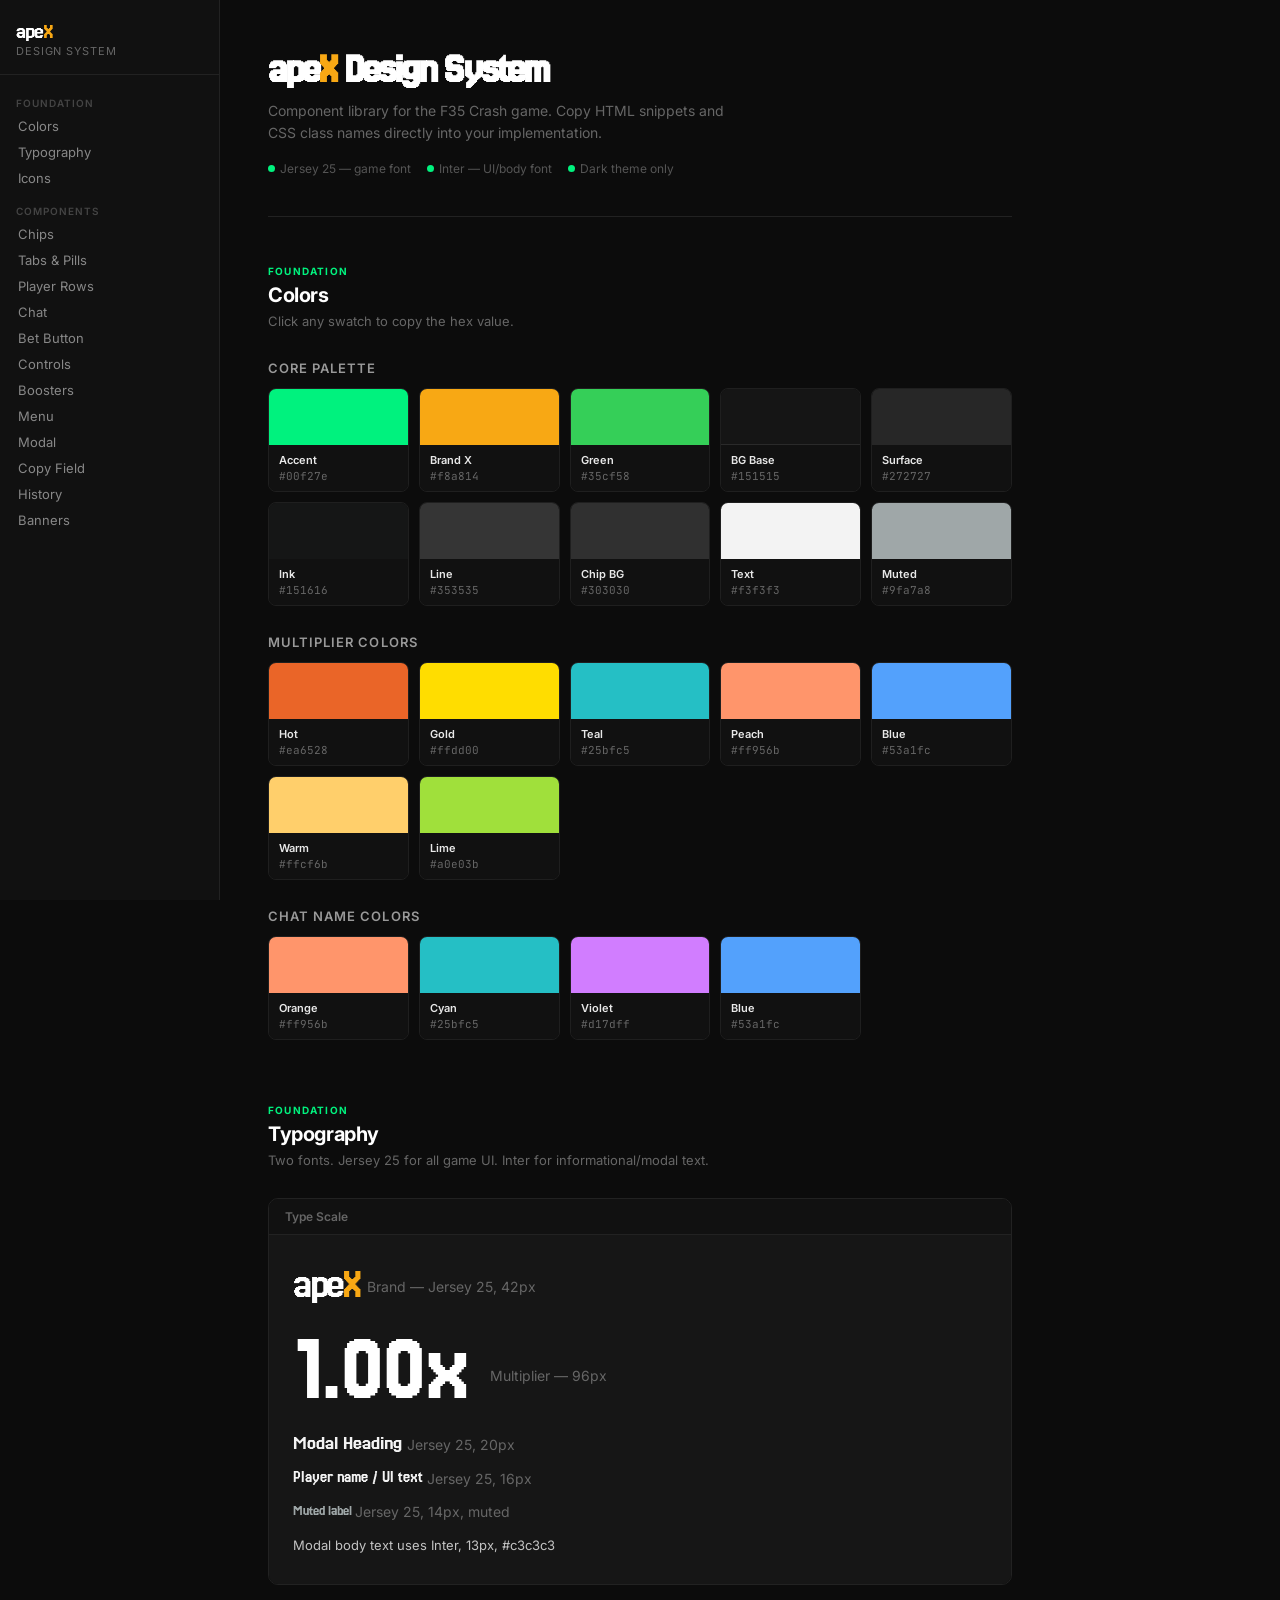
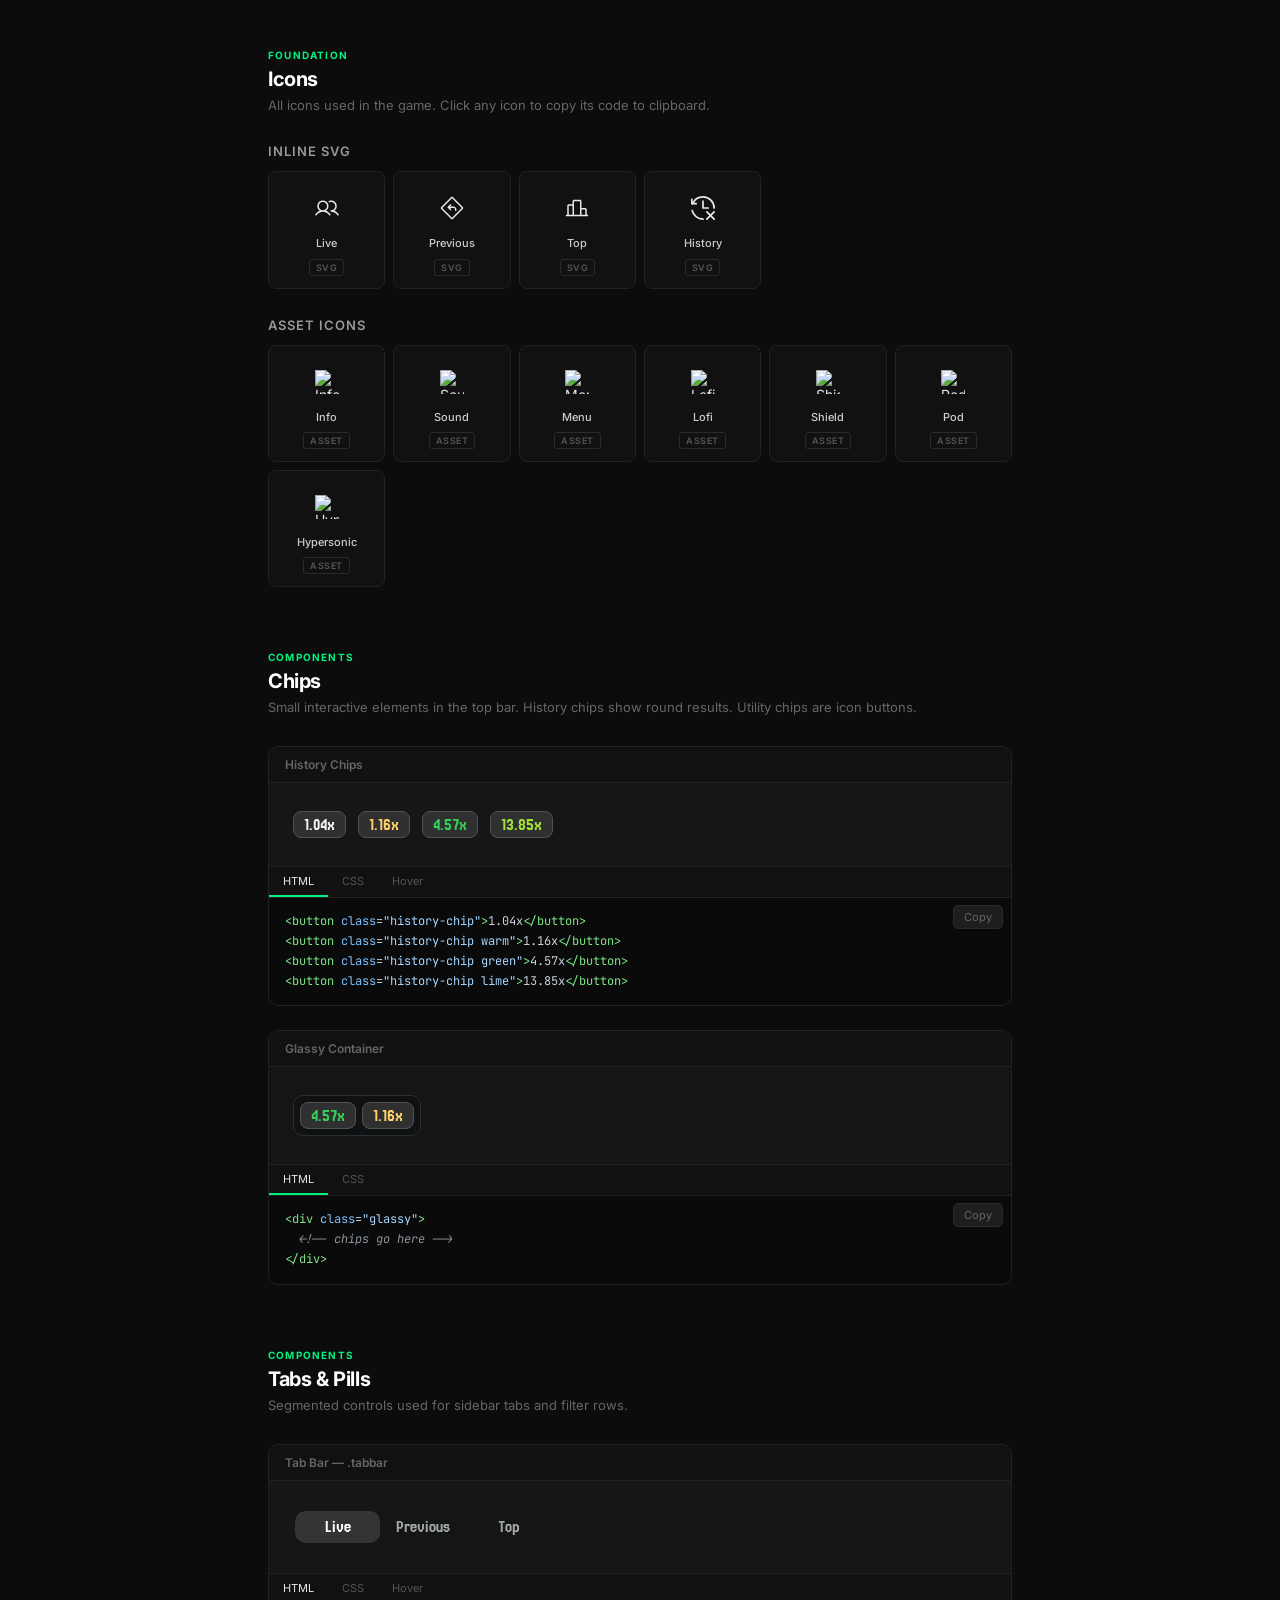
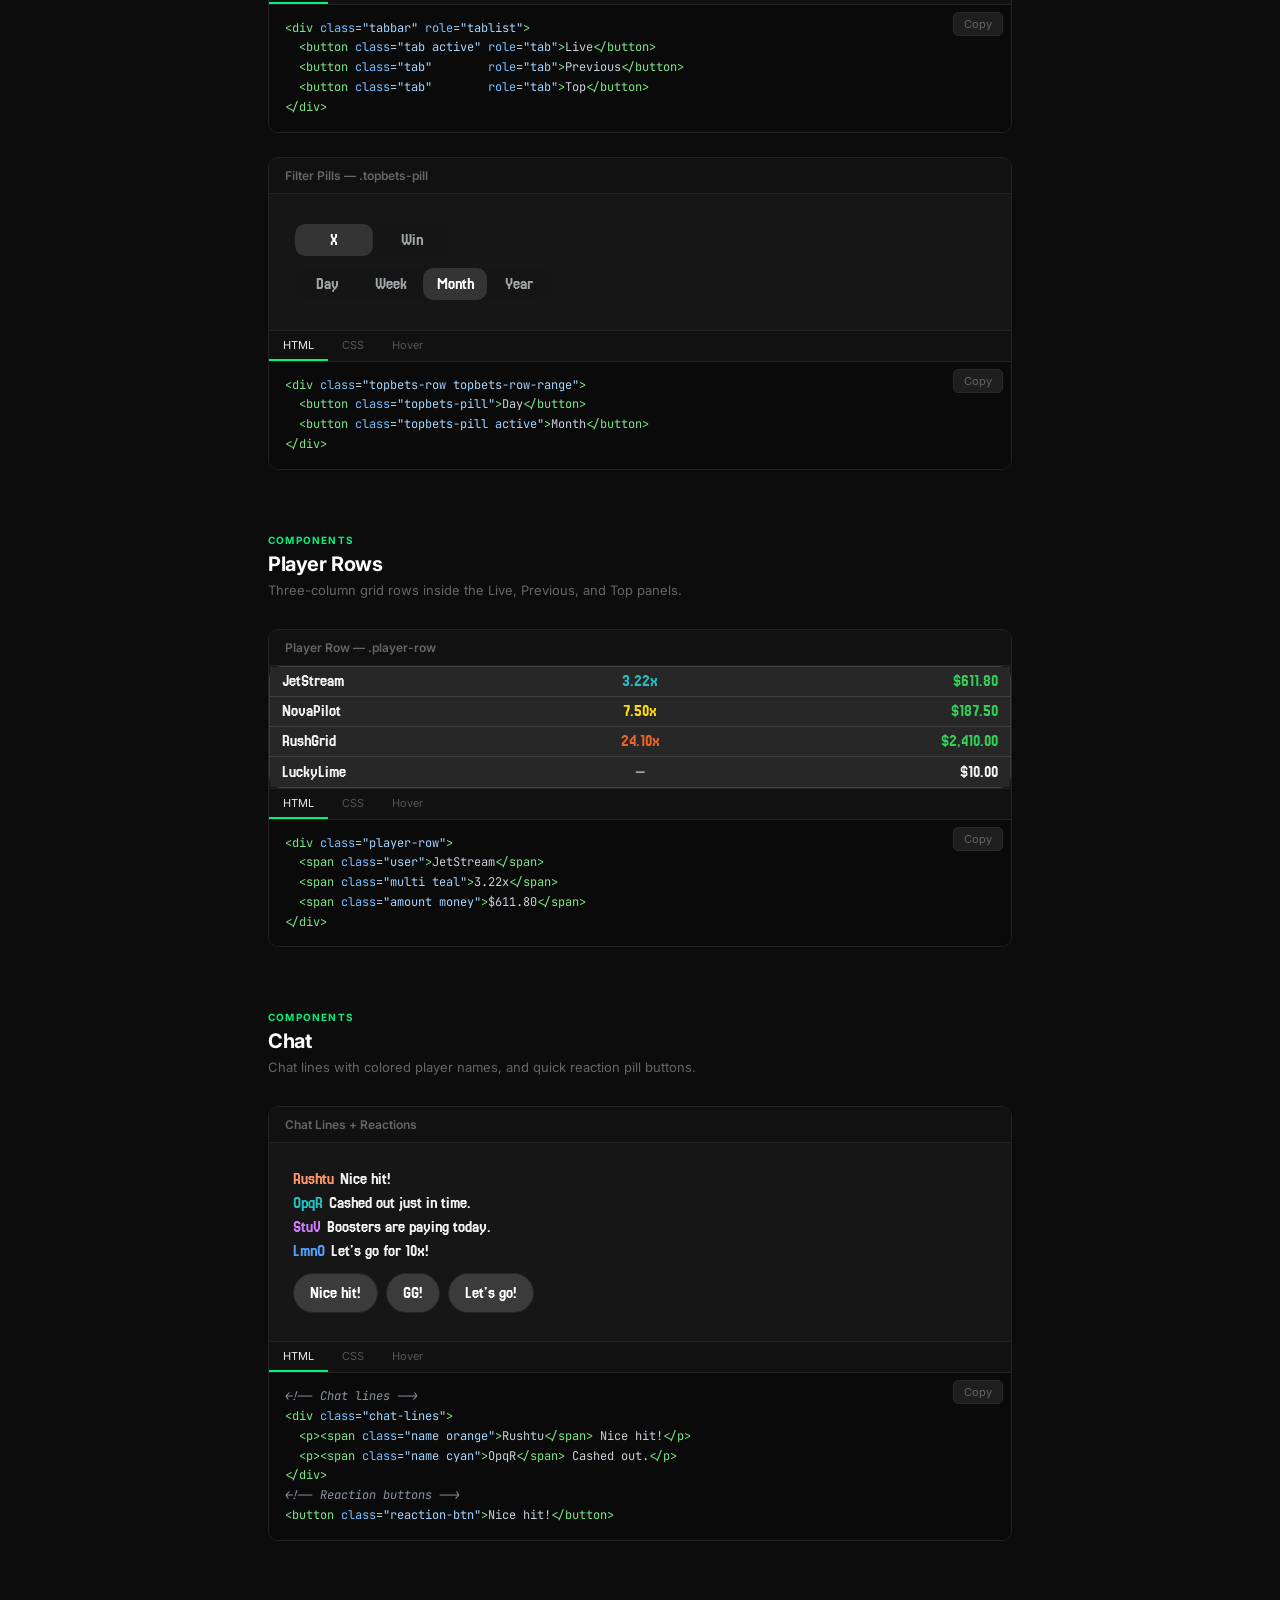
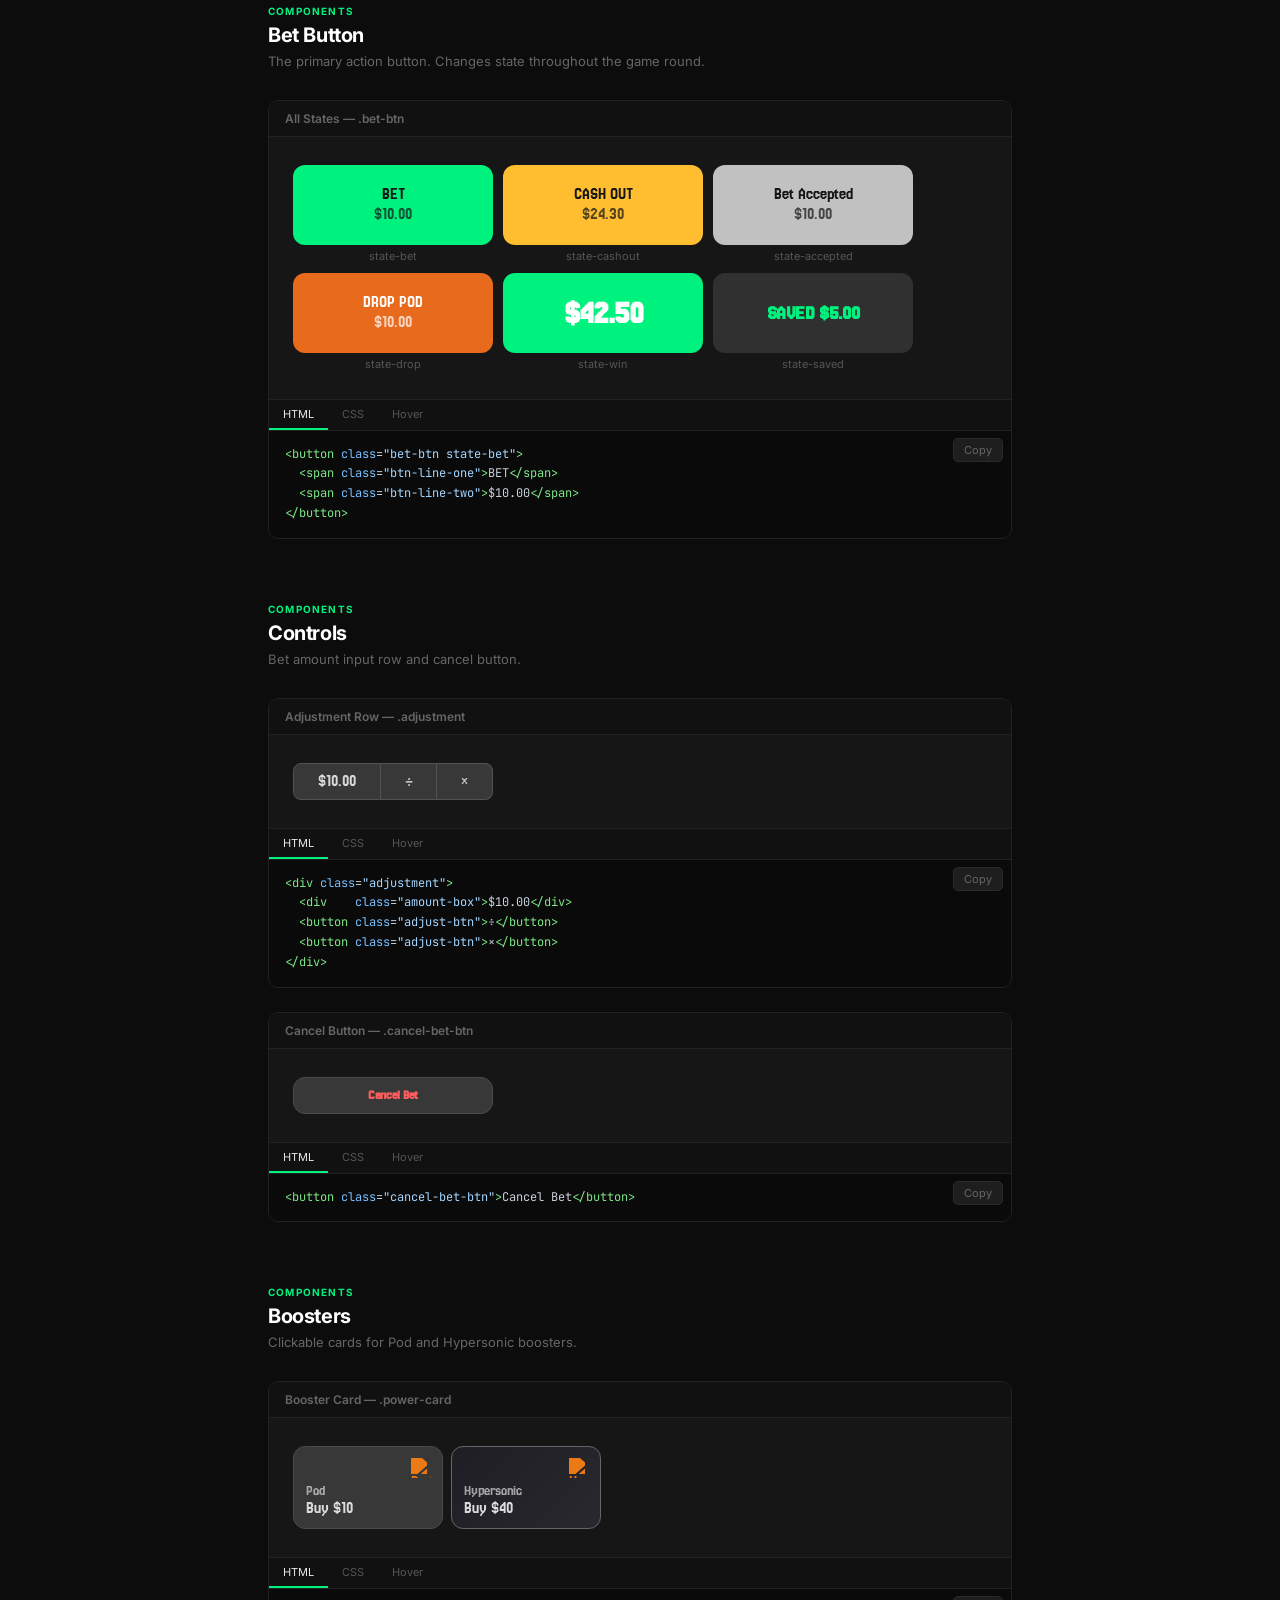
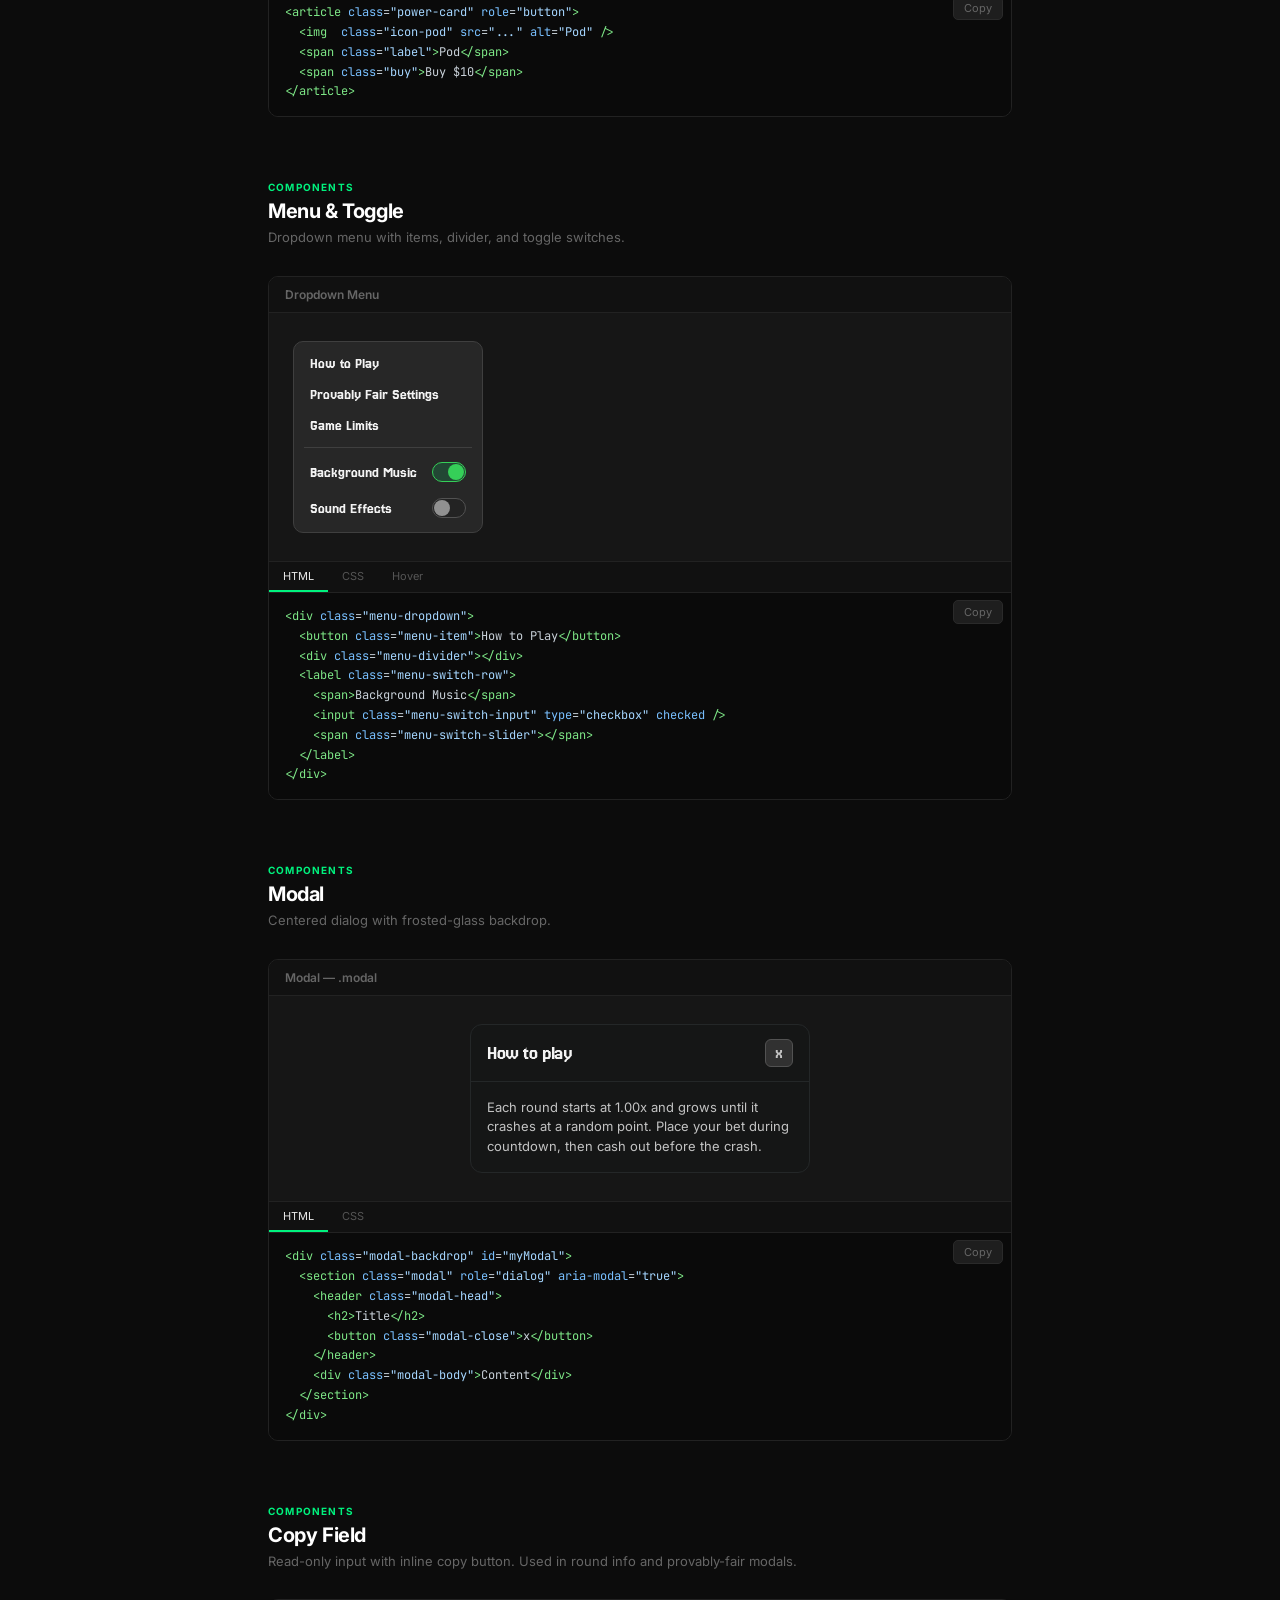
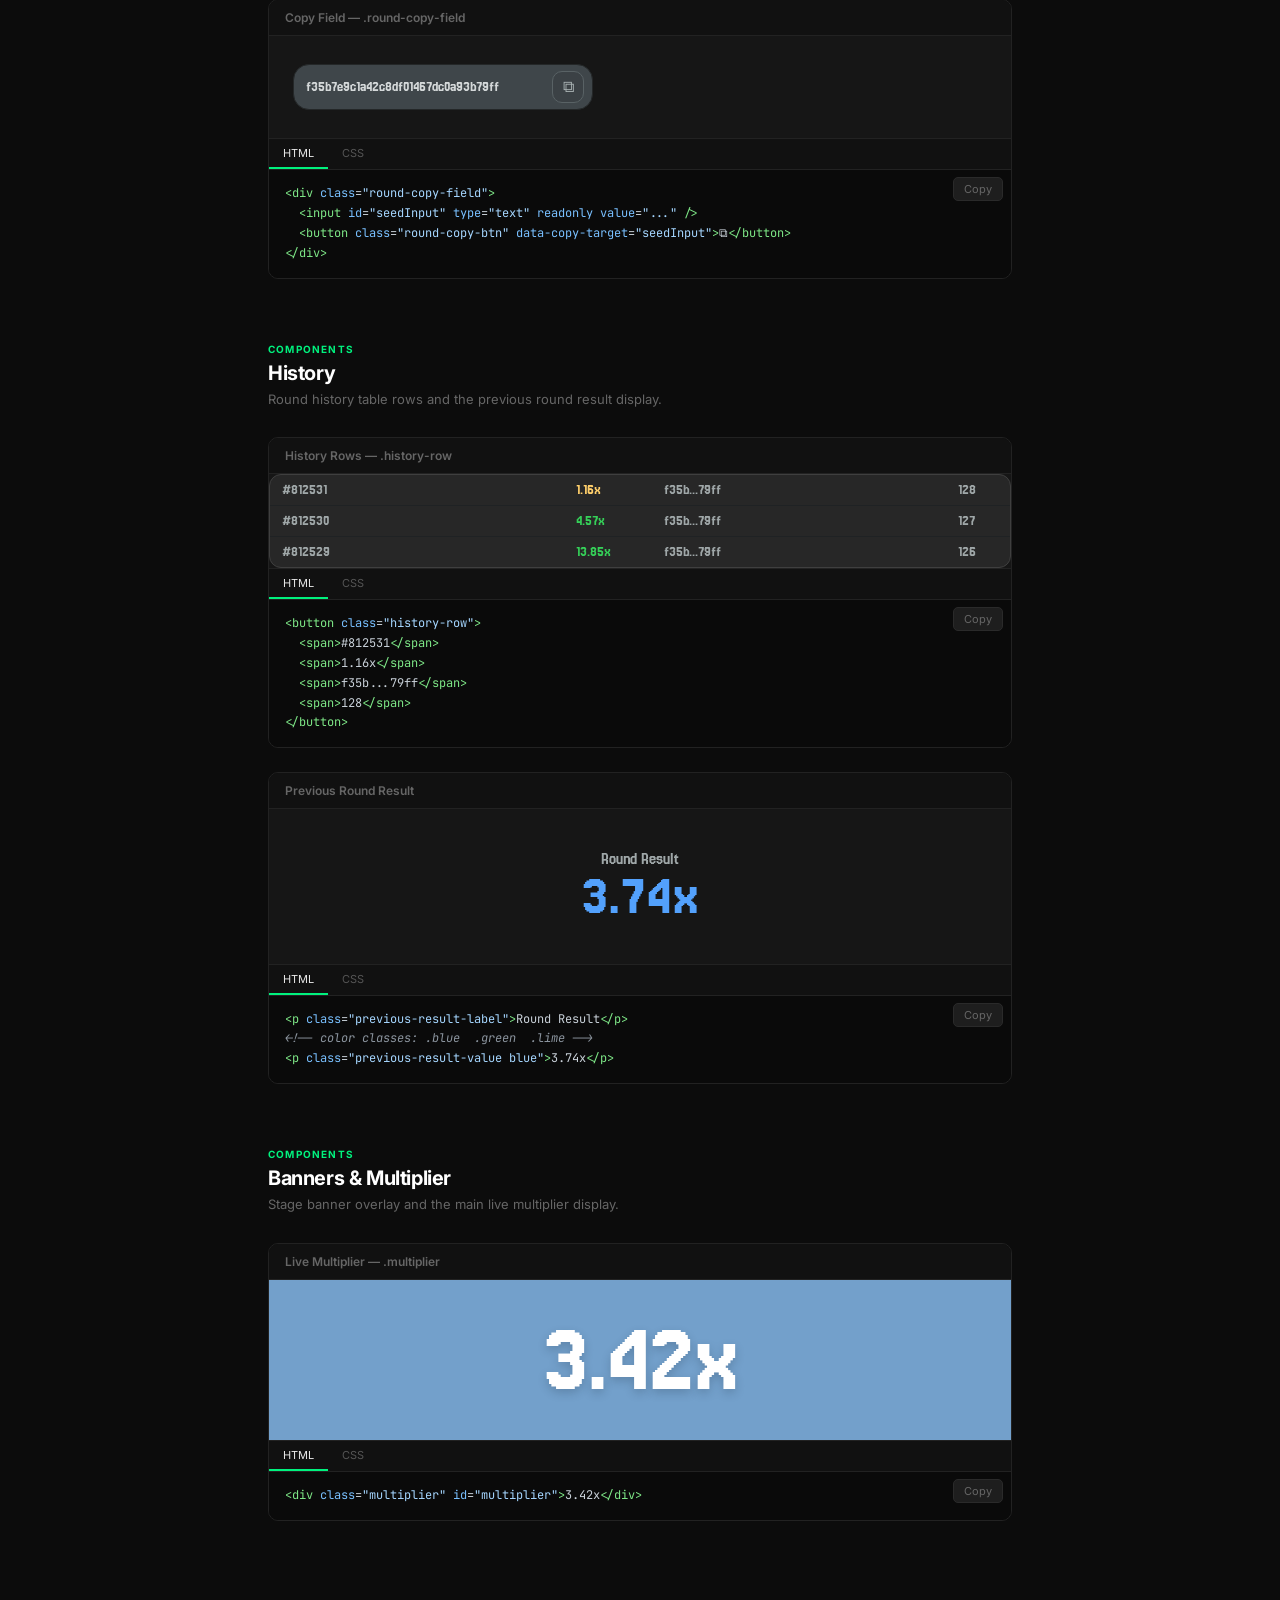
==== commit 8d7b96bb: "Replace icons, center hypersonic slot, fix contrail, editable amount 1. Replace history icon with ne" ====
--- a/docs/index.html
+++ b/docs/index.html
@@ -433,7 +433,7 @@
       </div>
       <div class="icon-card" onclick="copyIconCode(this,'history')">
         <div class="icon-preview">
-          <svg viewBox="0 0 16 16" aria-hidden="true" style="color:#e8e8e8"><path d="M8 1.6a6.4 6.4 0 1 0 4.92 10.5" fill="none" stroke="currentColor" stroke-width="1.4" stroke-linecap="round"/><path d="M8 4.2v3.9l2.5 1.4" fill="none" stroke="currentColor" stroke-width="1.4" stroke-linecap="round"/><path d="M11.3 1.9h3v3" fill="none" stroke="currentColor" stroke-width="1.4" stroke-linecap="round"/></svg>
+          <svg width="14" height="14" viewBox="0 0 14 14" fill="none" xmlns="http://www.w3.org/2000/svg" aria-hidden="true" style="color:#e8e8e8"><g clip-path="url(#hClipDoc)"><path d="M7.00002 13.5C3.92644 13.5 1.35111 11.3667 0.67395 8.5M13.5 7C13.5 3.41015 10.5899 0.500001 7.00002 0.5C4.29607 0.5 1.97774 2.15105 0.998182 4.5" stroke="currentColor" stroke-linecap="round" stroke-linejoin="round"/><path d="M0.5 2V4.5H3" stroke="currentColor" stroke-linecap="round" stroke-linejoin="round"/><path d="M7 3V7H10" stroke="currentColor" stroke-linecap="round" stroke-linejoin="round"/><path d="M13.5 9.25L9.25 13.5" stroke="currentColor" stroke-linecap="round" stroke-linejoin="round"/><path d="M9.25 9.25391L13.5 13.4939" stroke="currentColor" stroke-linecap="round" stroke-linejoin="round"/></g><defs><clipPath id="hClipDoc"><rect width="14" height="14" fill="white"/></clipPath></defs></svg>
         </div>
         <div class="icon-name">History</div>
         <div class="icon-tag">SVG</div>
@@ -1293,7 +1293,7 @@
     live: `<svg width="16" height="16" viewBox="0 0 16 16" fill="none" xmlns="http://www.w3.org/2000/svg">\n  <path d="M7.32816 9.86957C7.99828 9.42344 8.50705 8.77349 8.77922 8.01585C9.05139 7.25821 9.07252 6.43309 8.83947 5.66251C8.60643 4.89193 8.13159 4.2168 7.48517 3.73696C6.83876 3.25712 6.05508 2.99805 5.25003 2.99805C4.44498 2.99805 3.66131 3.25712 3.01489 3.73696C2.36847 4.2168 1.89363 4.89193 1.66059 5.66251C1.42754 6.43309 1.44867 7.25821 1.72084 8.01585C1.99301 8.77349 2.50178 9.42344 3.17191 9.86957C1.95971 10.3163 0.924472 11.1431 0.220656 12.2264C0.183666 12.2814 0.157972 12.3432 0.145069 12.4082C0.132166 12.4732 0.132311 12.5401 0.145494 12.605C0.158678 12.67 0.184638 12.7316 0.221865 12.7865C0.259092 12.8413 0.306844 12.8882 0.362345 12.9244C0.417846 12.9606 0.479989 12.9854 0.545161 12.9973C0.610334 13.0093 0.677236 13.0082 0.741979 12.9941C0.806721 12.98 0.868014 12.9531 0.922292 12.9151C0.976571 12.8771 1.02275 12.8287 1.05816 12.7727C1.51215 12.0744 2.13338 11.5006 2.86543 11.1034C3.59748 10.7062 4.41716 10.4982 5.25003 10.4982C6.0829 10.4982 6.90258 10.7062 7.63463 11.1034C8.36668 11.5006 8.98791 12.0744 9.44191 12.7727C9.51524 12.8817 9.62853 12.9574 9.75727 12.9836C9.88601 13.0097 10.0199 12.9841 10.1299 12.9124C10.2399 12.8406 10.3173 12.7284 10.3453 12.6001C10.3733 12.4717 10.3496 12.3375 10.2794 12.2264C9.57559 11.1431 8.54035 10.3163 7.32816 9.86957ZM2.50003 6.74957C2.50003 6.20567 2.66132 5.67399 2.96349 5.22175C3.26566 4.76952 3.69515 4.41704 4.19765 4.2089C4.70015 4.00076 5.25308 3.9463 5.78653 4.05241C6.31998 4.15852 6.80998 4.42043 7.19457 4.80502C7.57917 5.18962 7.84108 5.67962 7.94719 6.21307C8.0533 6.74652 7.99884 7.29945 7.7907 7.80195C7.58256 8.30444 7.23008 8.73394 6.77785 9.03611C6.32561 9.33828 5.79393 9.49957 5.25003 9.49957C4.52094 9.49874 3.82195 9.20874 3.3064 8.6932C2.79085 8.17765 2.50086 7.47866 2.50003 6.74957ZM15.6338 12.9183C15.5227 12.9907 15.3874 13.0161 15.2577 12.9888C15.1279 12.9615 15.0144 12.8837 14.9419 12.7727C14.4885 12.074 13.8673 11.5 13.1351 11.1029C12.4029 10.7059 11.583 10.4985 10.75 10.4996C10.6174 10.4996 10.4902 10.4469 10.3965 10.3531C10.3027 10.2594 10.25 10.1322 10.25 9.99957C10.25 9.86696 10.3027 9.73978 10.3965 9.64601C10.4902 9.55225 10.6174 9.49957 10.75 9.49957C11.155 9.49919 11.5549 9.40936 11.9212 9.23651C12.2874 9.06367 12.6109 8.81206 12.8687 8.49968C13.1264 8.18729 13.312 7.82184 13.4121 7.42943C13.5122 7.03702 13.5244 6.62734 13.4478 6.22966C13.3713 5.83198 13.2078 5.45613 12.9692 5.12894C12.7305 4.80176 12.4225 4.53132 12.0672 4.33696C11.7119 4.1426 11.3181 4.02912 10.9139 4.00461C10.5096 3.9801 10.105 4.04518 9.72878 4.19519C9.66745 4.22171 9.60142 4.23566 9.53461 4.23622C9.46779 4.23679 9.40154 4.22395 9.33976 4.19848C9.27799 4.17301 9.22195 4.13541 9.17495 4.08791C9.12796 4.04041 9.09096 3.98398 9.06614 3.92194C9.04133 3.8599 9.0292 3.79351 9.03047 3.72671C9.03175 3.6599 9.0464 3.59402 9.07356 3.53298C9.10073 3.47193 9.13985 3.41694 9.18862 3.37127C9.2374 3.3256 9.29483 3.29017 9.35753 3.26707C10.2184 2.92373 11.176 2.91137 12.0455 3.23239C12.915 3.5534 13.6348 4.18504 14.066 5.00545C14.4973 5.82587 14.6094 6.77692 14.3808 7.67514C14.1523 8.57336 13.5991 9.35511 12.8282 9.86957C14.0403 10.3163 15.0756 11.1431 15.7794 12.2264C15.8518 12.3375 15.8772 12.4728 15.8499 12.6025C15.8226 12.7323 15.7448 12.8459 15.6338 12.9183Z" fill="currentColor"/>\n</svg>`,
     previous: `<svg width="16" height="16" viewBox="0 0 16 16" fill="none" xmlns="http://www.w3.org/2000/svg">\n  <g clip-path="url(#clip0_718_201)">\n    <path d="M0.803086 7.26816L7.26809 0.803164C7.36419 0.70705 7.47829 0.630807 7.60387 0.57879C7.72945 0.526773 7.86404 0.5 7.99996 0.5C8.13588 0.5 8.27048 0.526773 8.39605 0.57879C8.52163 0.630807 8.63573 0.70705 8.73184 0.803164L15.1968 7.26816C15.293 7.36427 15.3692 7.47837 15.4212 7.60395C15.4732 7.72952 15.5 7.86412 15.5 8.00004C15.5 8.13596 15.4732 8.27055 15.4212 8.39613C15.3692 8.52171 15.293 8.63581 15.1968 8.73191L8.73184 15.1969C8.63573 15.293 8.52163 15.3693 8.39605 15.4213C8.27048 15.4733 8.13588 15.5001 7.99996 15.5001C7.86404 15.5001 7.72945 15.4733 7.60387 15.4213C7.47829 15.3693 7.36419 15.293 7.26809 15.1969L0.803086 8.73191C0.706972 8.63581 0.630729 8.52171 0.578712 8.39613C0.526694 8.27055 0.499922 8.13596 0.499922 8.00004C0.499922 7.86412 0.526694 7.72952 0.578712 7.60395C0.630729 7.47837 0.706972 7.36427 0.803086 7.26816ZM1.50996 8.02441L7.97496 14.49C7.9817 14.4965 7.99065 14.5 7.99996 14.5C8.00927 14.5 8.01822 14.4965 8.02496 14.49L14.49 8.02441C14.4963 8.01788 14.4998 8.00914 14.4998 8.00004C14.4998 7.99094 14.4963 7.9822 14.49 7.97566L8.02496 1.51004C8.01822 1.50362 8.00927 1.50004 7.99996 1.50004C7.99065 1.50004 7.9817 1.50362 7.97496 1.51004L1.50996 7.97566C1.50362 7.9822 1.50008 7.99094 1.50008 8.00004C1.50008 8.00914 1.50362 8.01788 1.50996 8.02441ZM5.14621 7.14941C5.09972 7.19585 5.06284 7.251 5.03768 7.31169C5.01252 7.37239 4.99957 7.43746 4.99957 7.50316C4.99957 7.56887 5.01252 7.63394 5.03768 7.69463C5.06284 7.75533 5.09972 7.81048 5.14621 7.85691L6.64621 9.35691C6.74003 9.45073 6.86728 9.50344 6.99996 9.50344C7.13264 9.50344 7.25989 9.45073 7.35371 9.35691C7.44753 9.26309 7.50024 9.13585 7.50024 9.00316C7.50024 8.87048 7.44753 8.74323 7.35371 8.64941L6.70684 8.00004H8.99996C9.26518 8.00004 9.51953 8.1054 9.70707 8.29293C9.8946 8.48047 9.99996 8.73482 9.99996 9.00004V9.50004C9.99996 9.63265 10.0526 9.75982 10.1464 9.85359C10.2402 9.94736 10.3674 10 10.5 10C10.6326 10 10.7597 9.94736 10.8535 9.85359C10.9473 9.75982 11 9.63265 11 9.50004V9.00004C11 8.46961 10.7892 7.9609 10.4142 7.58583C10.0391 7.21075 9.53039 7.00004 8.99996 7.00004H6.70684L7.35371 6.35379C7.44753 6.25997 7.50024 6.13272 7.50024 6.00004C7.50024 5.86736 7.44753 5.74011 7.35371 5.64629C7.25989 5.55247 7.13264 5.49976 6.99996 5.49976C6.86728 5.49976 6.74003 5.55247 6.64621 5.64629L5.14621 7.14941Z" fill="currentColor"/>\n  </g>\n  <defs>\n    <clipPath id="clip0_718_201">\n      <rect width="16" height="16" fill="white" transform="matrix(-1 0 0 1 16 0)"/>\n    </clipPath>\n  </defs>\n</svg>`,
     top: `<svg width="16" height="16" viewBox="0 0 16 16" fill="none" xmlns="http://www.w3.org/2000/svg">\n  <path d="M15.5 13C15.5 13.1326 15.4473 13.2598 15.3536 13.3536C15.2598 13.4473 15.1326 13.5 15 13.5H1C0.867392 13.5 0.740215 13.4473 0.646447 13.3536C0.552678 13.2598 0.5 13.1326 0.5 13C0.5 12.8674 0.552678 12.7402 0.646447 12.6464C0.740215 12.5527 0.867392 12.5 1 12.5H1.5V6.5C1.5 6.23478 1.60536 5.98043 1.79289 5.79289C1.98043 5.60536 2.23478 5.5 2.5 5.5H5V3.5C5 3.23478 5.10536 2.98043 5.29289 2.79289C5.48043 2.60536 5.73478 2.5 6 2.5H10C10.2652 2.5 10.5196 2.60536 10.7071 2.79289C10.8946 2.98043 11 3.23478 11 3.5V8H13.5C13.7652 8 14.0196 8.10536 14.2071 8.29289C14.3946 8.48043 14.5 8.73478 14.5 9V12.5H15C15.1326 12.5 15.2598 12.5527 15.3536 12.6464C15.4473 12.7402 15.5 12.8674 15.5 13ZM11 9V12.5H13.5V9H11ZM6 12.5H10V3.5H6V12.5ZM2.5 12.5H5V6.5H2.5V12.5Z" fill="currentColor"/>\n</svg>`,
-    history: `<svg viewBox="0 0 16 16" aria-hidden="true">\n  <path d="M8 1.6a6.4 6.4 0 1 0 4.92 10.5" fill="none" stroke="currentColor" stroke-width="1.4" stroke-linecap="round"/>\n  <path d="M8 4.2v3.9l2.5 1.4" fill="none" stroke="currentColor" stroke-width="1.4" stroke-linecap="round"/>\n  <path d="M11.3 1.9h3v3" fill="none" stroke="currentColor" stroke-width="1.4" stroke-linecap="round"/>\n</svg>`,
+    history: `<svg width="14" height="14" viewBox="0 0 14 14" fill="none" xmlns="http://www.w3.org/2000/svg">\n  <g clip-path="url(#hClip)">\n    <path d="M7.00002 13.5C3.92644 13.5 1.35111 11.3667 0.67395 8.5M13.5 7C13.5 3.41015 10.5899 0.500001 7.00002 0.5C4.29607 0.5 1.97774 2.15105 0.998182 4.5" stroke="currentColor" stroke-linecap="round" stroke-linejoin="round"/>\n    <path d="M0.5 2V4.5H3" stroke="currentColor" stroke-linecap="round" stroke-linejoin="round"/>\n    <path d="M7 3V7H10" stroke="currentColor" stroke-linecap="round" stroke-linejoin="round"/>\n    <path d="M13.5 9.25L9.25 13.5" stroke="currentColor" stroke-linecap="round" stroke-linejoin="round"/>\n    <path d="M9.25 9.25391L13.5 13.4939" stroke="currentColor" stroke-linecap="round" stroke-linejoin="round"/>\n  </g>\n  <defs><clipPath id="hClip"><rect width="14" height="14" fill="white"/></clipPath></defs>\n</svg>`,
     'icon-info': `<img src="https://www.figma.com/api/mcp/asset/a8ef952a-e116-494f-a43a-456c635dd7d5" alt="Info" />`,
     'icon-sound': `<img src="https://www.figma.com/api/mcp/asset/bee7451c-1ed1-4a85-8892-e19415ca3f94" alt="Sound" />`,
     'icon-menu': `<img src="https://www.figma.com/api/mcp/asset/b2371fca-3e10-401b-b526-405037601414" alt="Menu" />`,
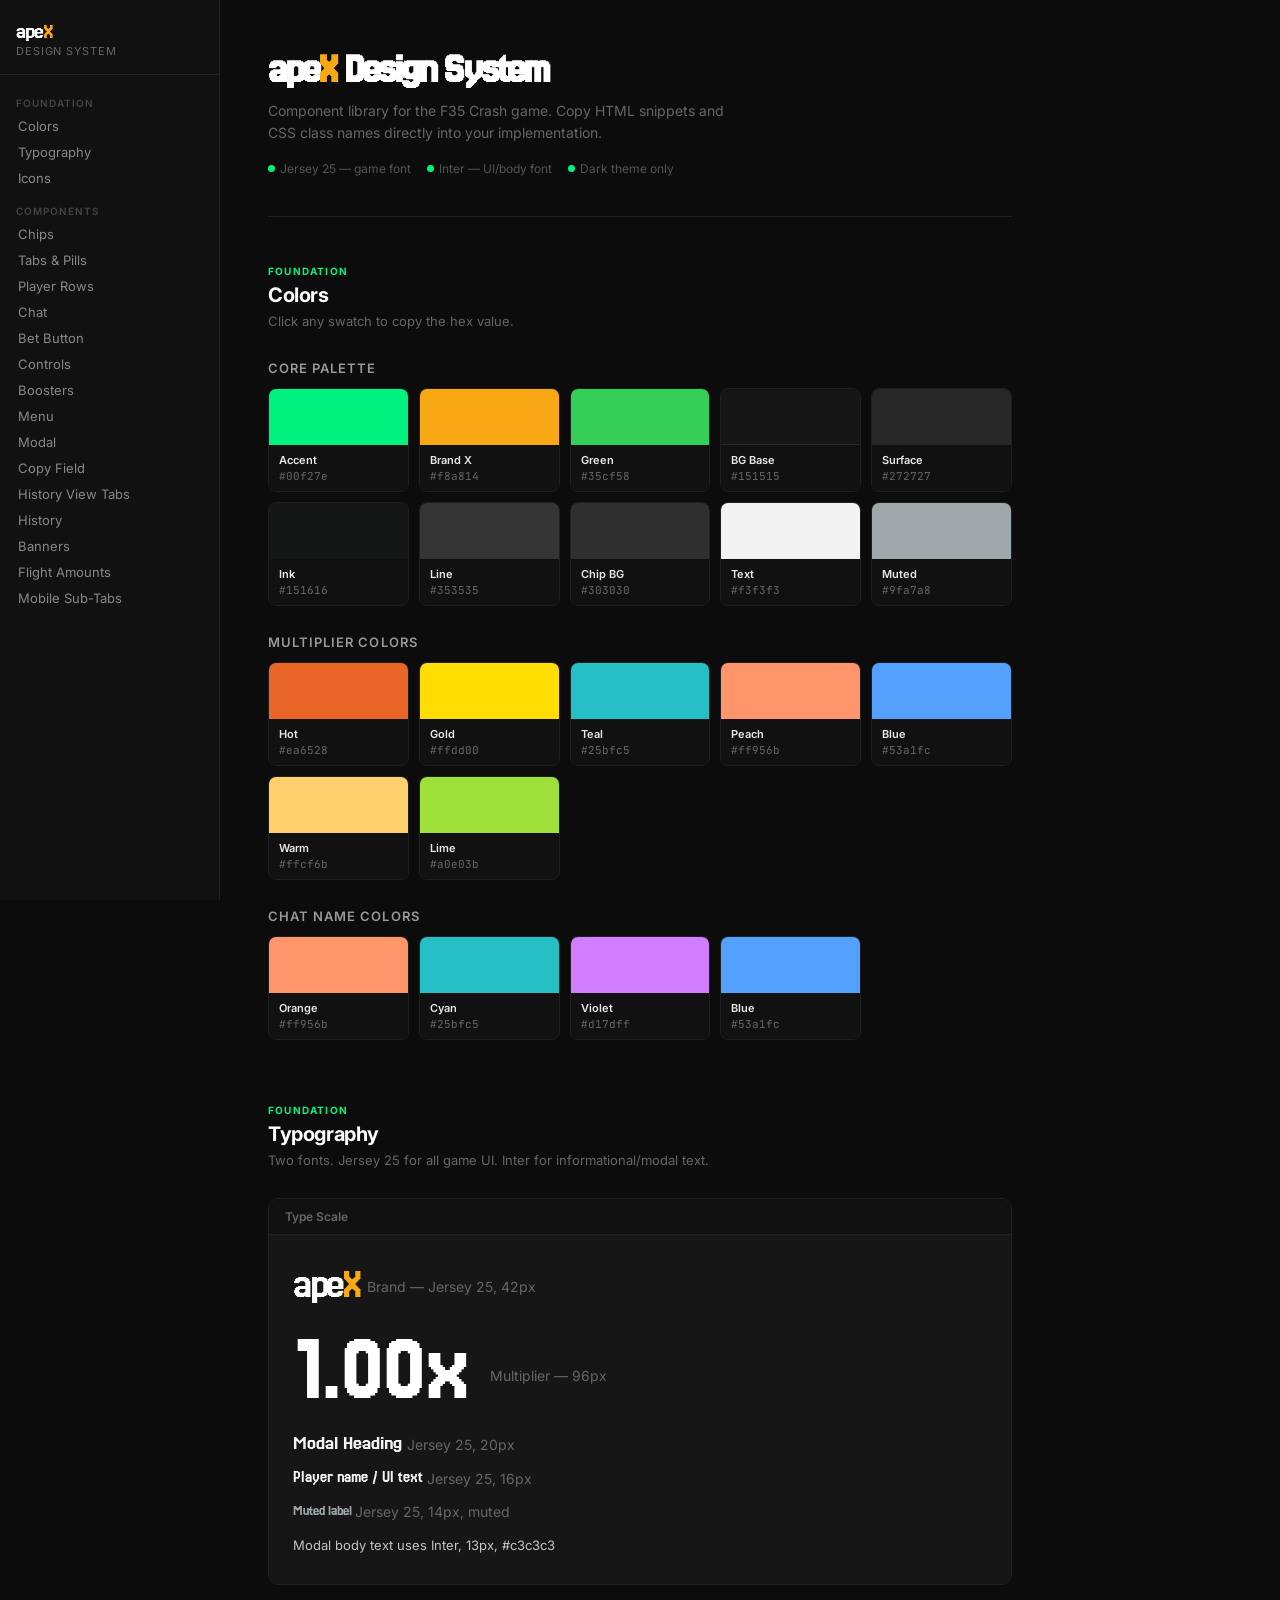
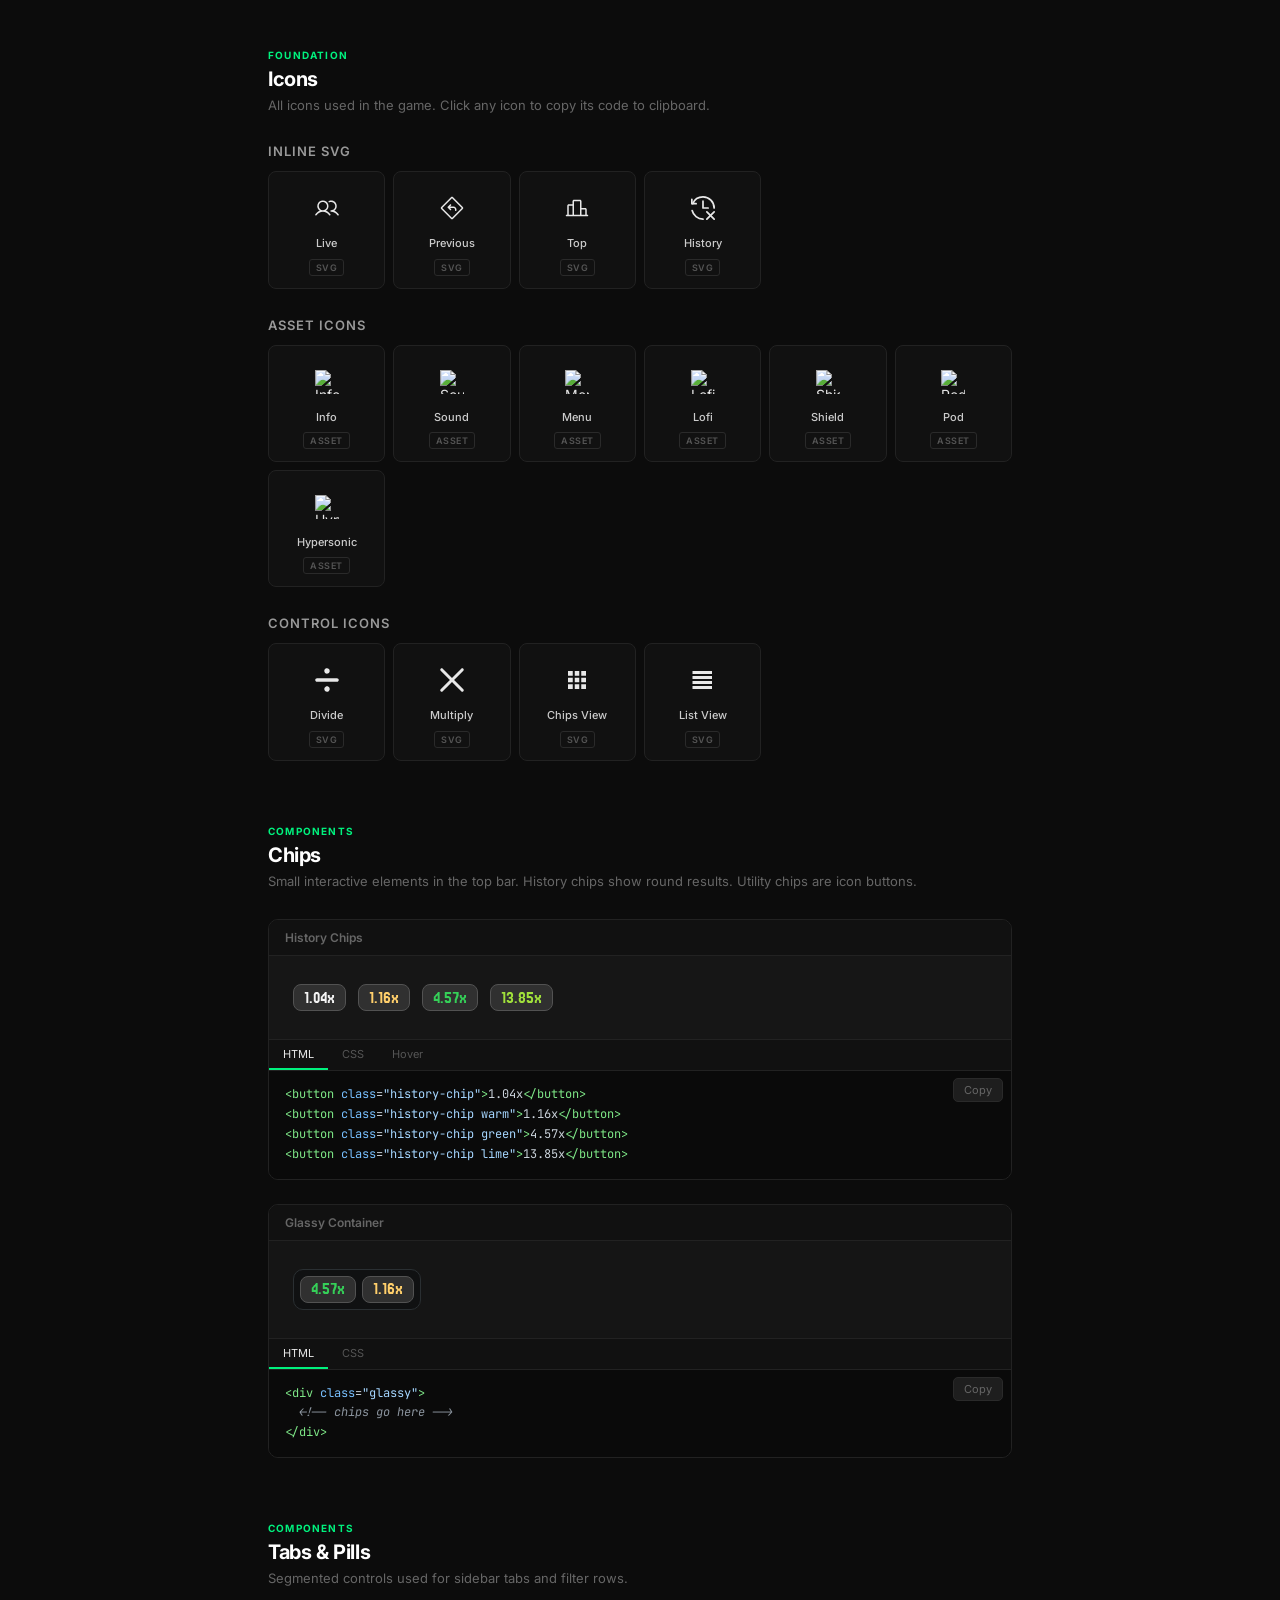
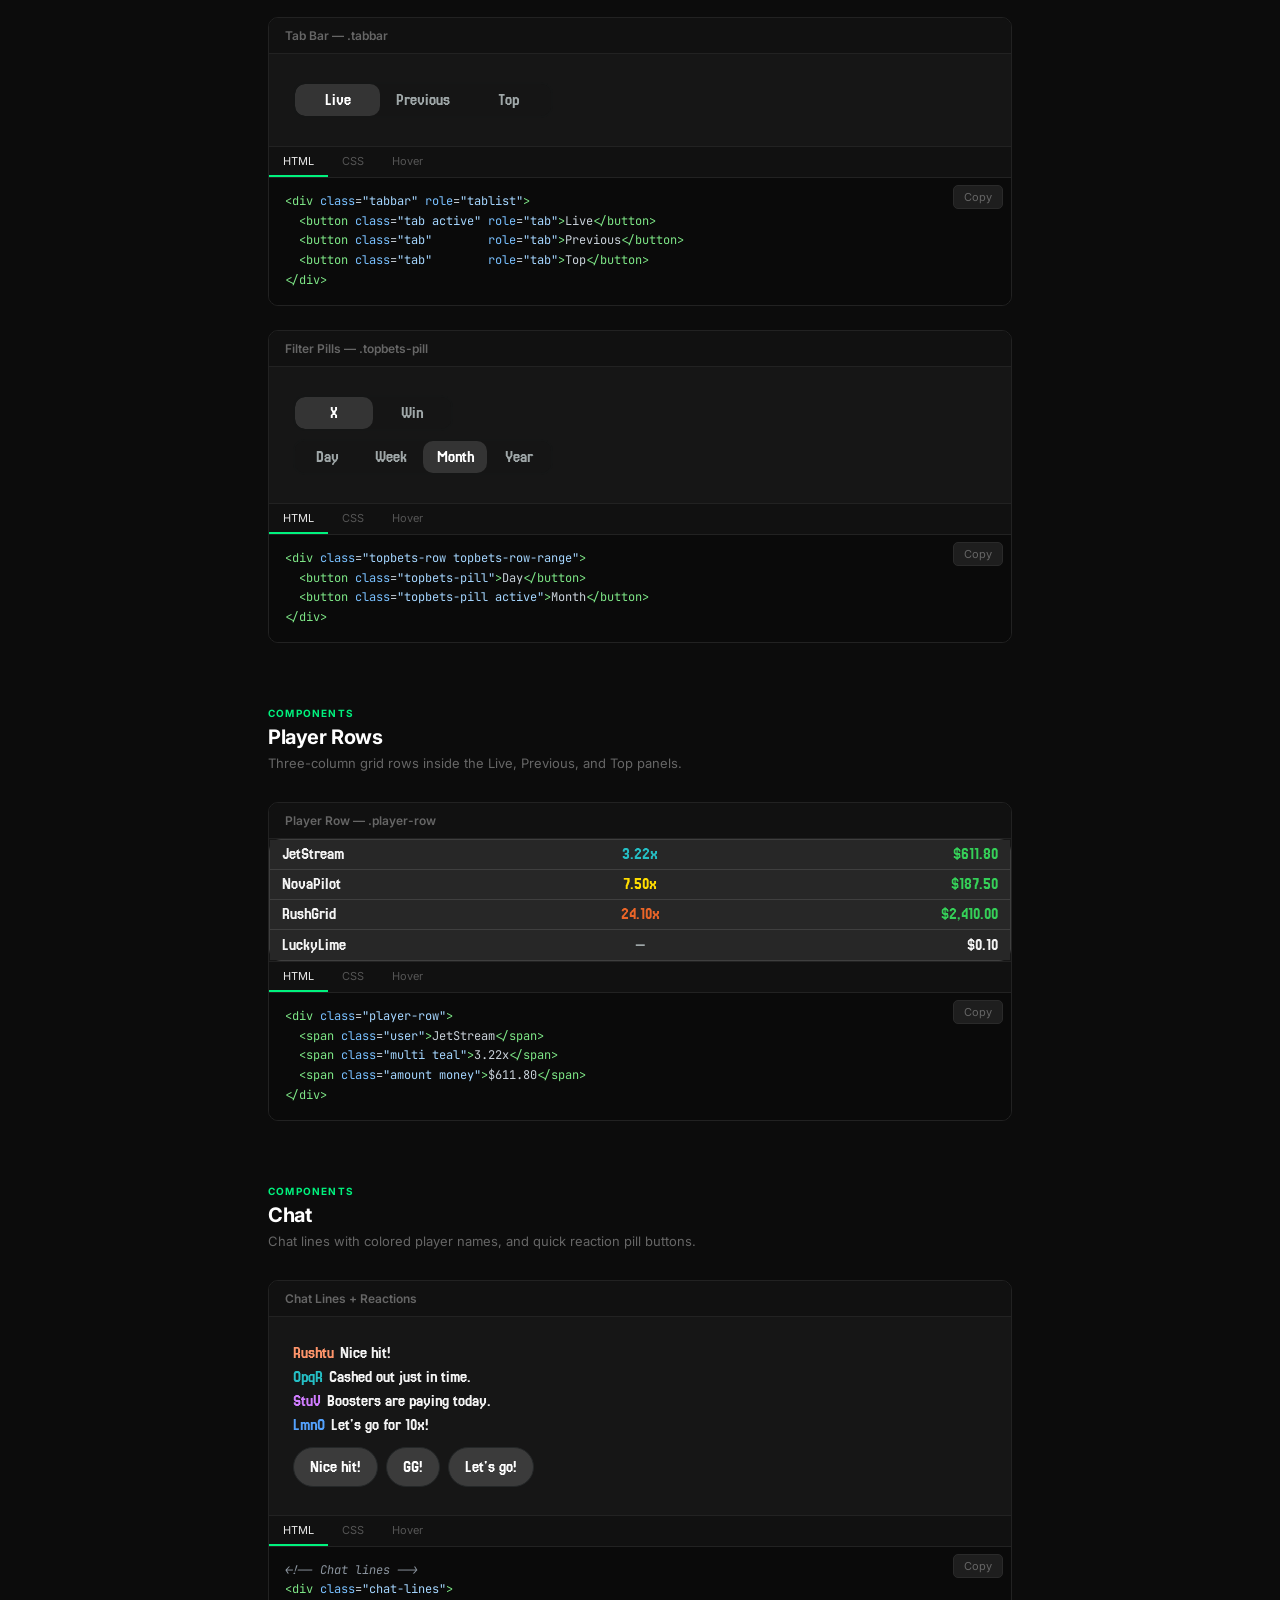
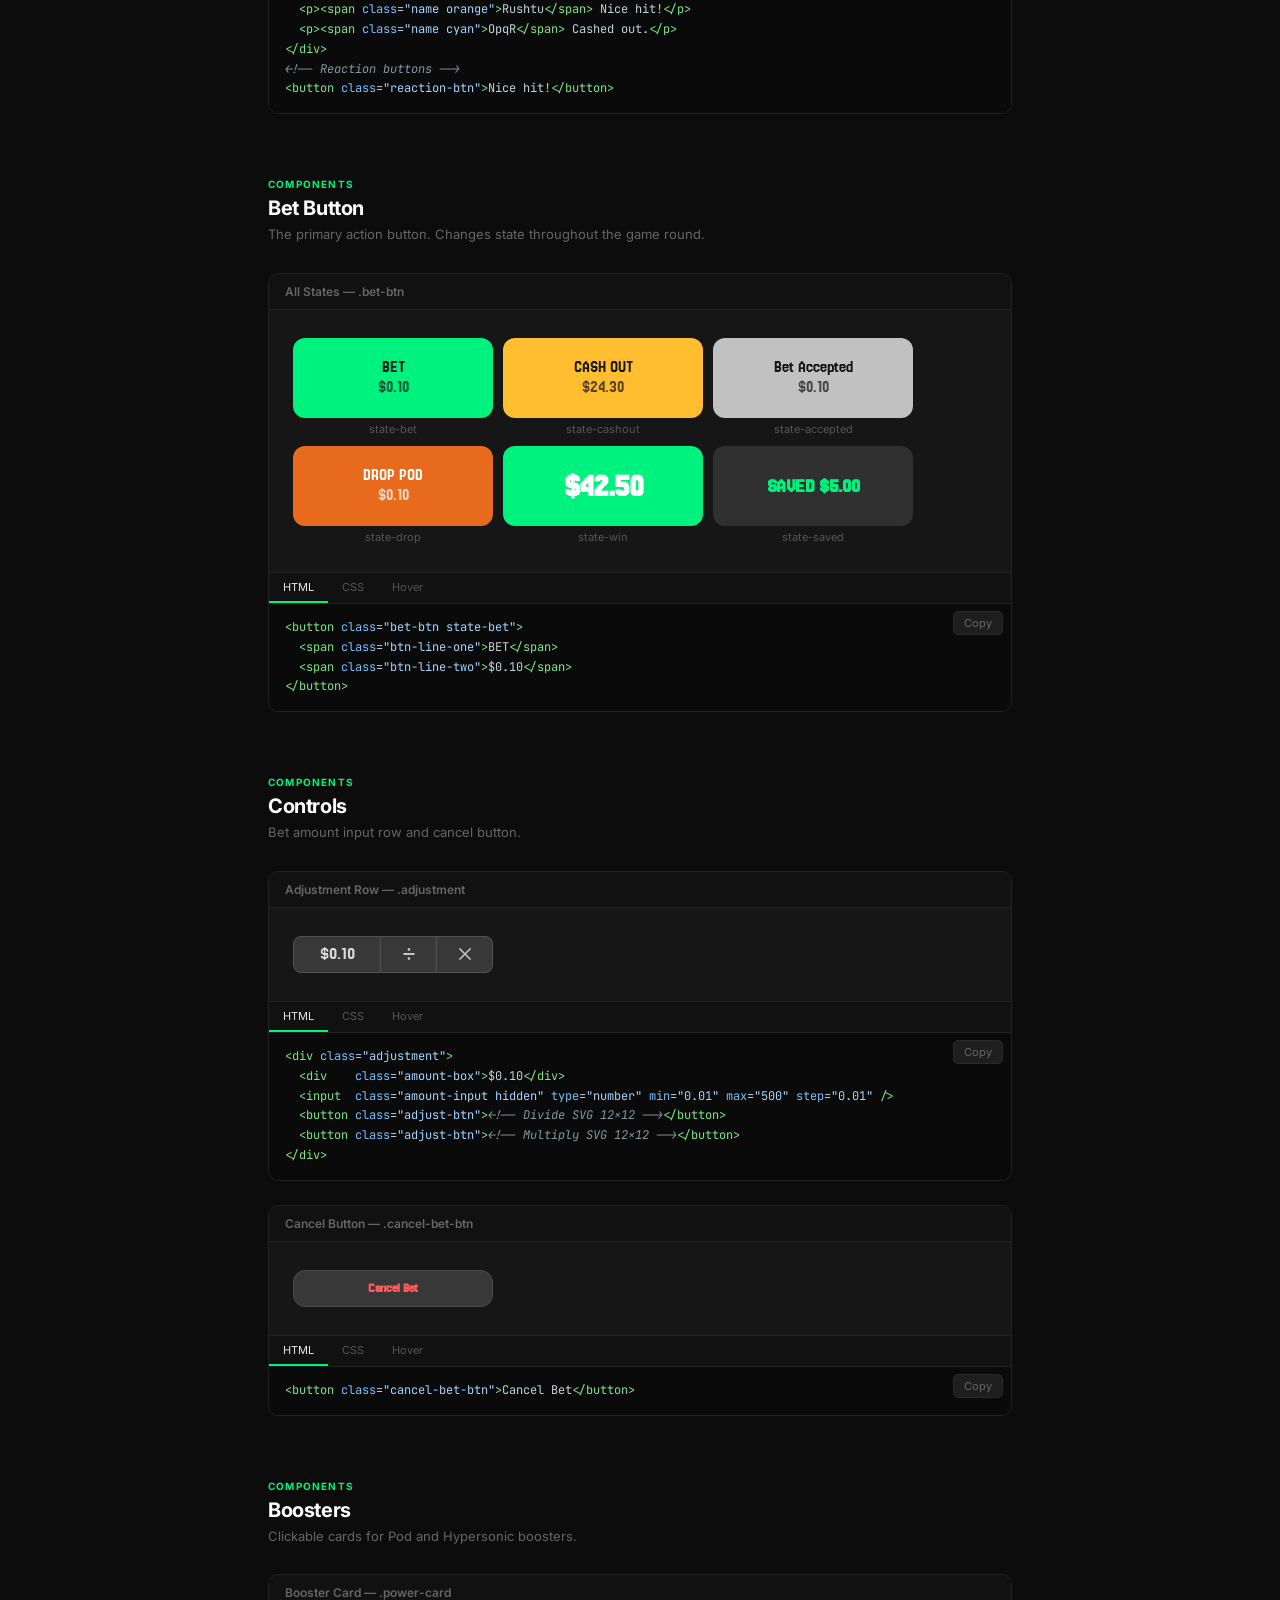
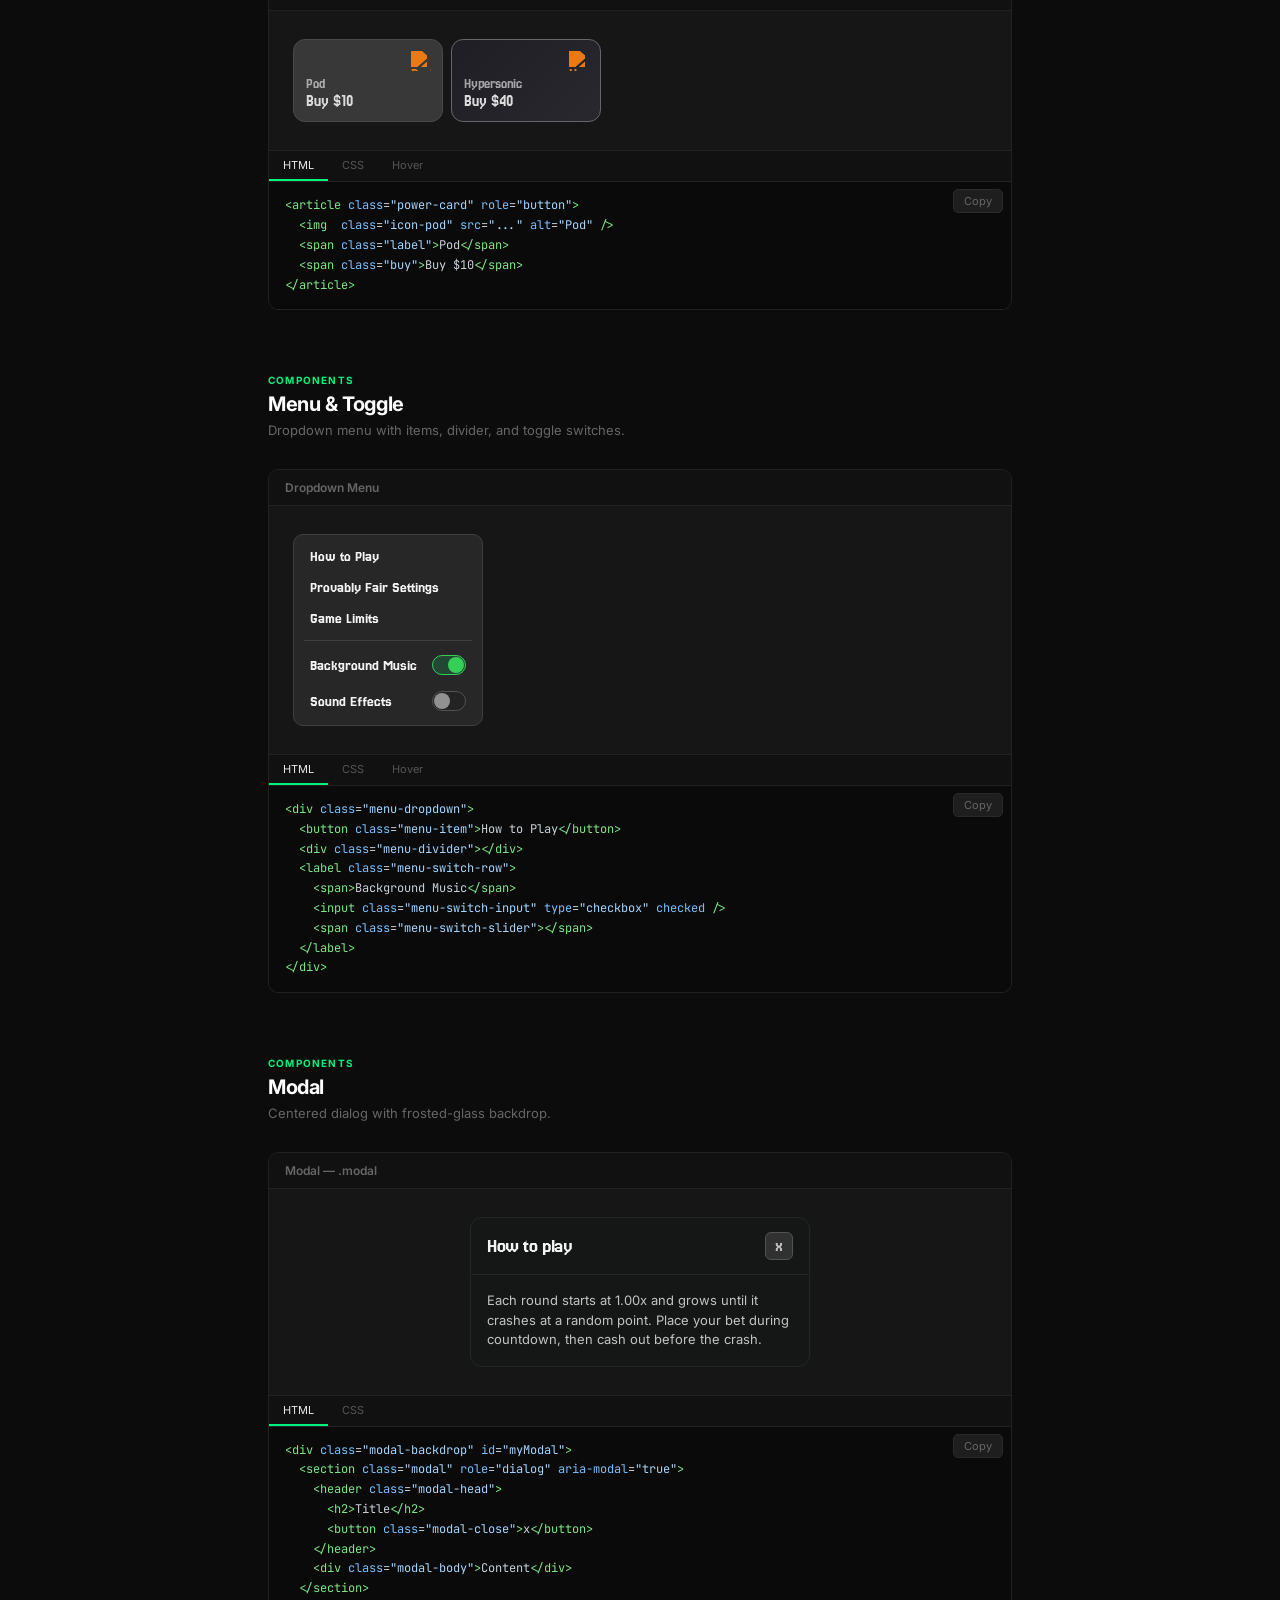
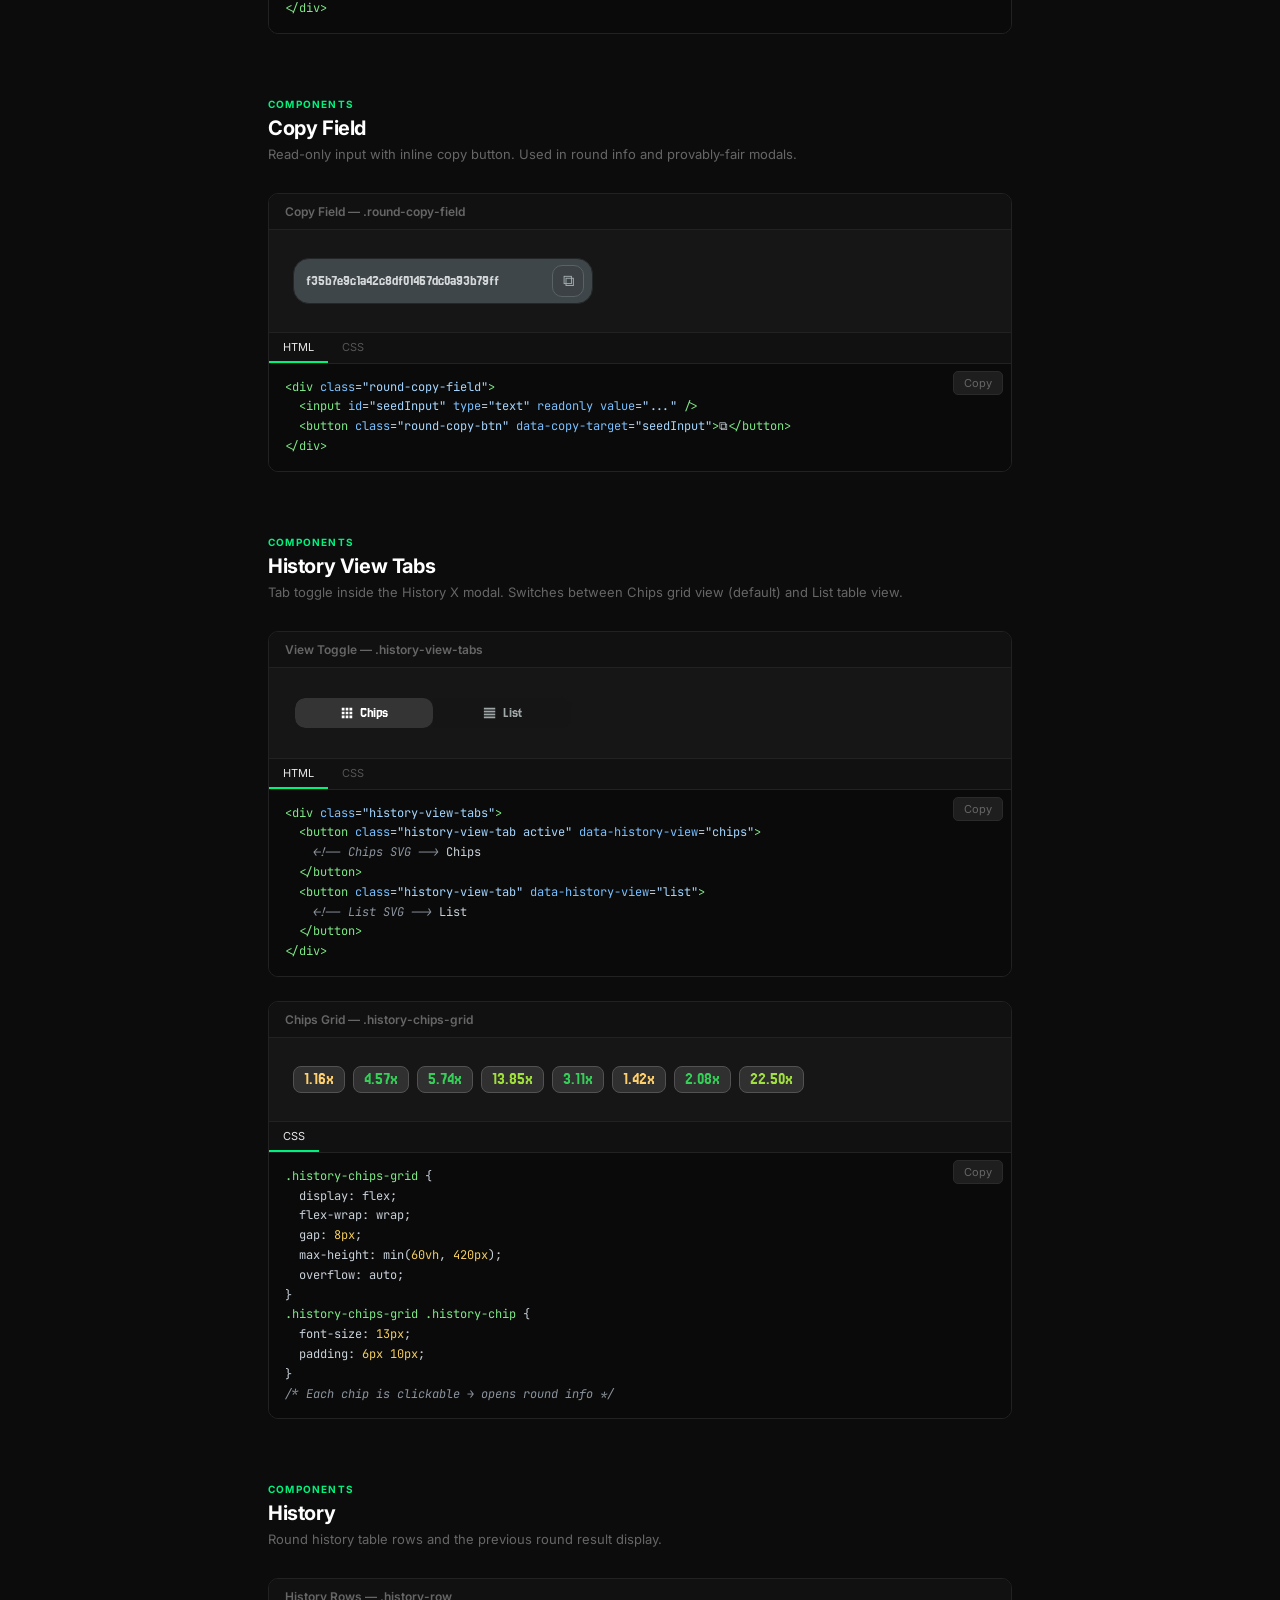
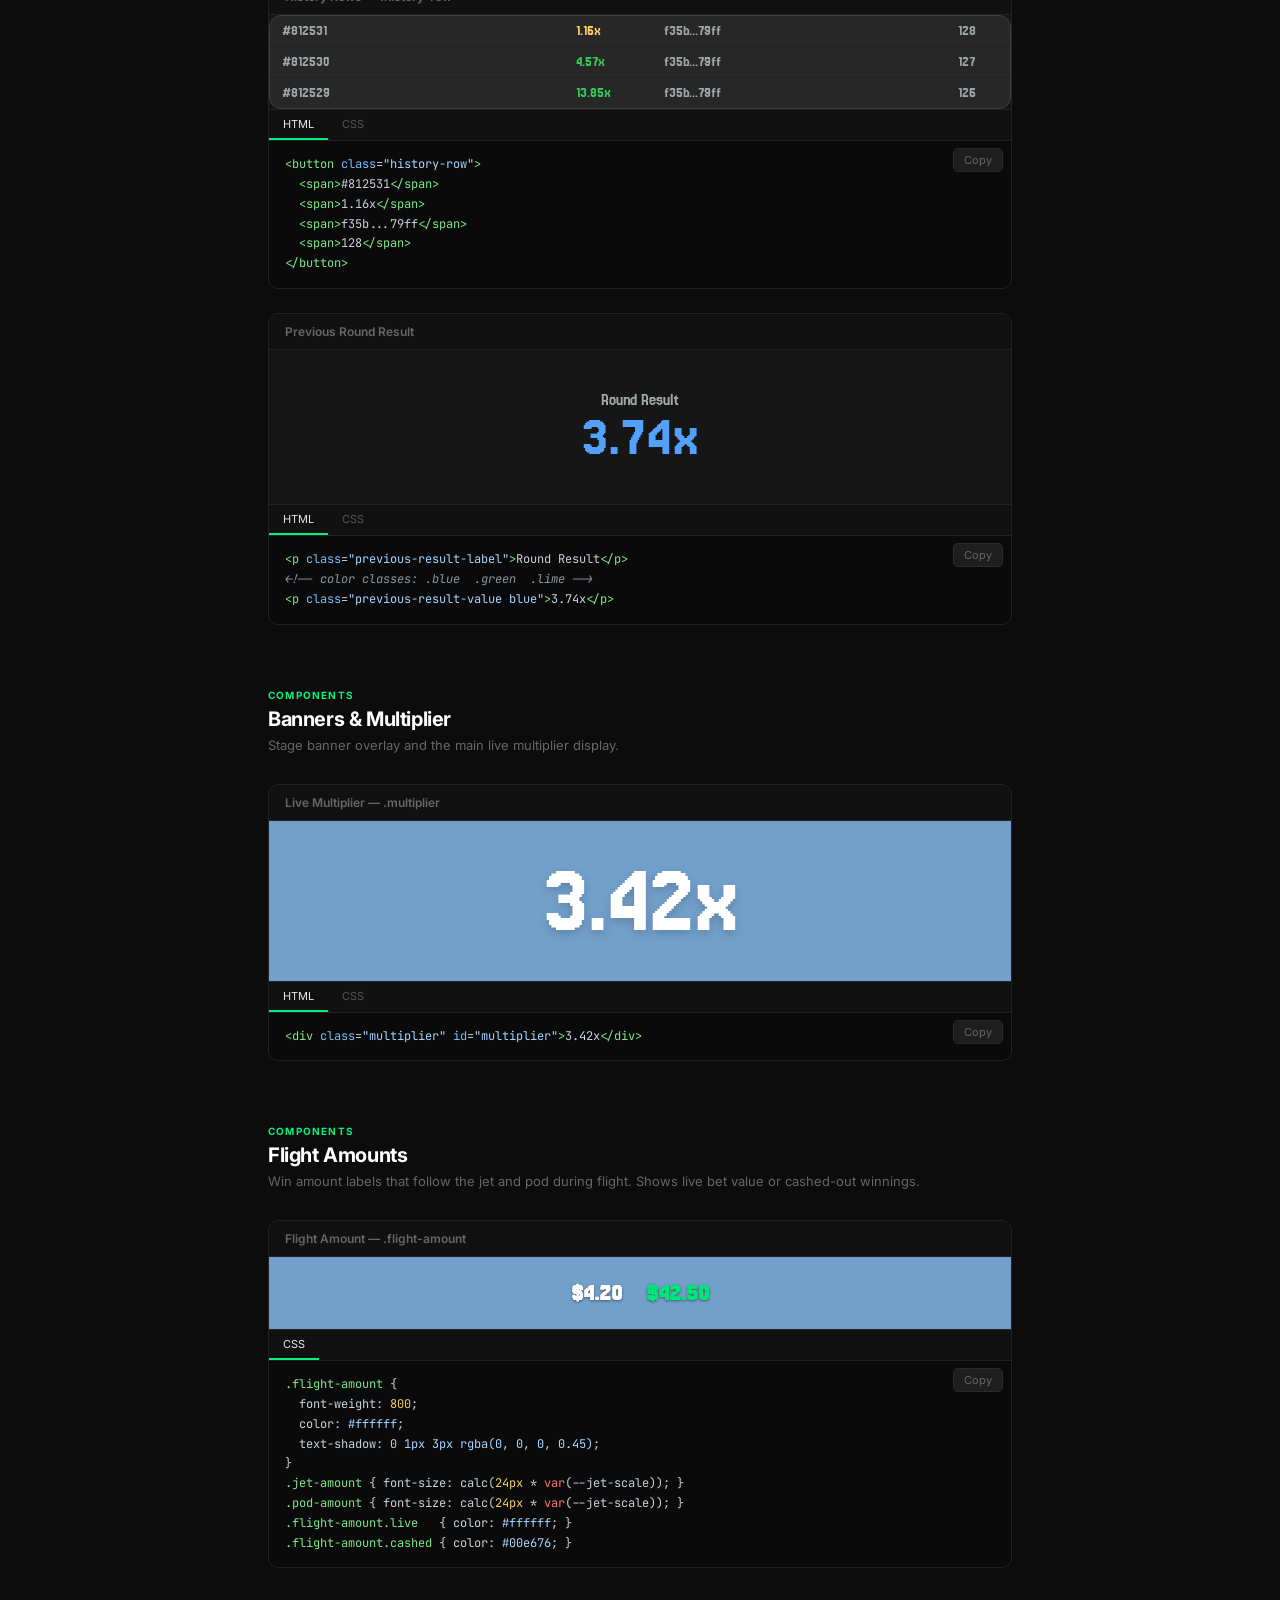
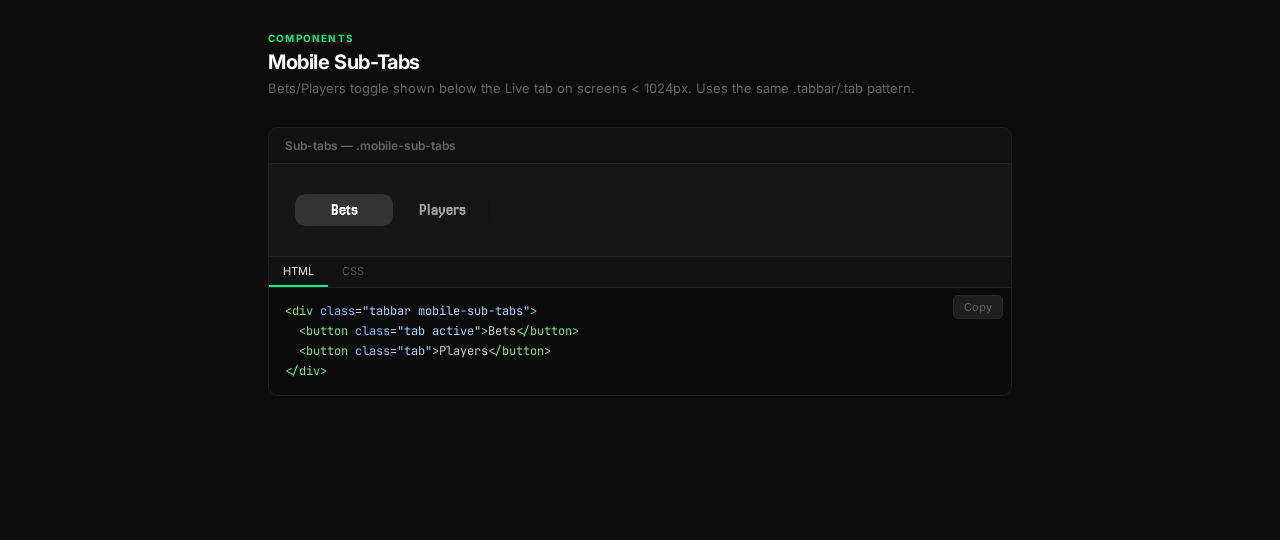
==== commit 80af2f91: "Update design system docs with new components and icons - Add Divide, Multiply, Chips View, List Vie" ====
--- a/docs/index.html
+++ b/docs/index.html
@@ -227,7 +227,7 @@
 
     /* Adjustment row */
     .g-adjustment { display: grid; grid-template-columns: 1fr 56px 56px; height: 37px; width: 200px; }
-    .g-amount-box { border: 1px solid #525252; background: #383838; color: #d9d9d9; font-family: 'Jersey 25', sans-serif; font-size: 16px; display: grid; place-items: center; border-radius: 8px 0 0 8px; }
+    .g-amount-box { border: 1px solid #525252; background: #383838; color: #d9d9d9; font-family: 'Jersey 25', sans-serif; font-size: 18px; display: grid; place-items: center; border-radius: 8px 0 0 8px; cursor: pointer; }
     .g-adjust-btn { border: 1px solid #525252; border-left: none; background: #383838; color: #c3c3c3; font-family: 'Jersey 25', sans-serif; font-size: 16px; display: grid; place-items: center; cursor: pointer; transition: background .15s, color .15s; }
     .g-adjust-btn:last-child { border-radius: 0 8px 8px 0; }
     .g-adjust-btn:hover { background: #454545; color: #f3f3f3; }
@@ -298,6 +298,12 @@
     /* Balance */
     .g-balance { color: #9fa7a8; font-family: 'Jersey 25', sans-serif; font-size: 16px; }
     .g-balance strong { color: #00f27e; }
+
+    /* History View Tabs */
+    .g-history-view-tabs { display: grid; grid-template-columns: 1fr 1fr; border: 2px solid #151616; border-radius: 12px; overflow: hidden; }
+    .g-history-view-tab { border: 0; background: #151515; color: #9fa7a8; font-family: 'Jersey 25', sans-serif; font-size: 14px; padding: 8px 0; cursor: pointer; display: flex; align-items: center; justify-content: center; gap: 6px; transition: background .15s, color .15s; }
+    .g-history-view-tab svg { width: 14px; height: 14px; }
+    .g-history-view-tab.active { background: #343434; color: #ffffff; border-radius: 10px; }
   </style>
 </head>
 <body>
@@ -324,8 +330,11 @@
   <a href="#menu">Menu</a>
   <a href="#modal">Modal</a>
   <a href="#copy-field">Copy Field</a>
+  <a href="#history-view-tabs">History View Tabs</a>
   <a href="#history">History</a>
   <a href="#banners">Banners</a>
+  <a href="#flight-amounts">Flight Amounts</a>
+  <a href="#mobile-sub-tabs">Mobile Sub-Tabs</a>
 </nav>
 
 <!-- ── Content ── -->
@@ -476,6 +485,38 @@
         <div class="icon-preview"><img src="https://www.figma.com/api/mcp/asset/dccee50a-641a-4fe3-a7f5-0f7b3a4b5533" alt="Hypersonic" /></div>
         <div class="icon-name">Hypersonic</div>
         <div class="icon-tag">Asset</div>
+      </div>
+    </div>
+
+    <h3>Control Icons</h3>
+    <div class="icon-grid">
+      <div class="icon-card" onclick="copyIconCode(this,'divide')">
+        <div class="icon-preview">
+          <svg width="16" height="16" viewBox="0 0 16 16" fill="none" xmlns="http://www.w3.org/2000/svg" aria-hidden="true" style="color:#e8e8e8"><path d="M9.80927 1.97013C9.80927 0.577389 8.30157 -0.293079 7.09542 0.403292C6.53564 0.726481 6.1908 1.32376 6.1908 1.97013C6.1908 3.36288 7.6985 4.23335 8.90465 3.53697C9.46443 3.21378 9.80927 2.61651 9.80927 1.97013ZM9.80927 14.0317C9.80927 12.6389 8.30157 11.7685 7.09542 12.4648C6.53564 12.788 6.1908 13.3853 6.1908 14.0317C6.1908 15.4244 7.6985 16.2949 8.90465 15.5985C9.46443 15.2753 9.80927 14.678 9.80927 14.0317ZM14.6339 9.20706C15.301 9.20706 15.84 8.66806 15.84 8.0009C15.84 7.33375 15.301 6.79475 14.6339 6.79475H1.36619C0.699034 6.79475 0.160034 7.33375 0.160034 8.0009C0.160034 8.66806 0.699034 9.20706 1.36619 9.20706H14.6339Z" fill="currentColor"/></svg>
+        </div>
+        <div class="icon-name">Divide</div>
+        <div class="icon-tag">SVG</div>
+      </div>
+      <div class="icon-card" onclick="copyIconCode(this,'multiply')">
+        <div class="icon-preview">
+          <svg width="16" height="16" viewBox="0 0 16 16" fill="none" xmlns="http://www.w3.org/2000/svg" aria-hidden="true" style="color:#e8e8e8"><g clip-path="url(#mClipDoc)"><path d="M9.38083 7.99842L15.5504 1.83876C15.7348 1.65436 15.8384 1.40422 15.8384 1.14342C15.8384 0.882623 15.7348 0.632556 15.5504 0.448156C15.366 0.263756 15.1158 0.160156 14.855 0.160156C14.5942 0.160156 14.3442 0.263756 14.1598 0.448156L8.00003 6.61762L1.8403 0.448156C1.6559 0.263756 1.40577 0.160156 1.14503 0.160156C0.884301 0.160156 0.634101 0.263756 0.449701 0.448156C0.265301 0.632556 0.161701 0.88269 0.161701 1.14342C0.161701 1.40416 0.265301 1.65436 0.449701 1.83876L6.61923 7.99842L0.449701 14.1582C0.357901 14.2492 0.285101 14.3576 0.235368 14.4769C0.185634 14.5962 0.160034 14.7242 0.160034 14.8535C0.160034 14.9828 0.185634 15.1108 0.235368 15.2301C0.285101 15.3495 0.357901 15.4578 0.449701 15.5488C0.540768 15.6406 0.649034 15.7135 0.768368 15.7631C0.887701 15.8129 1.0157 15.8384 1.14503 15.8384C1.2743 15.8384 1.4023 15.8129 1.52163 15.7631C1.64097 15.7135 1.74923 15.6406 1.8403 15.5488L8.00003 9.37922L14.1598 15.5488C14.2508 15.6406 14.3592 15.7135 14.4784 15.7631C14.5978 15.8129 14.7258 15.8384 14.855 15.8384C14.9843 15.8384 15.1123 15.8129 15.2317 15.7631C15.351 15.7135 15.4593 15.6406 15.5504 15.5488C15.6421 15.4578 15.715 15.3495 15.7647 15.2301C15.8144 15.1108 15.84 14.9828 15.84 14.8535C15.84 14.7242 15.8144 14.5962 15.7647 14.4769C15.715 14.3576 15.6421 14.2492 15.5504 14.1582L9.38083 7.99842Z" fill="currentColor"/></g><defs><clipPath id="mClipDoc"><rect width="16" height="16" fill="white"/></clipPath></defs></svg>
+        </div>
+        <div class="icon-name">Multiply</div>
+        <div class="icon-tag">SVG</div>
+      </div>
+      <div class="icon-card" onclick="copyIconCode(this,'chips-view')">
+        <div class="icon-preview">
+          <svg width="16" height="16" viewBox="0 0 16 16" fill="none" xmlns="http://www.w3.org/2000/svg" aria-hidden="true" style="color:#e8e8e8"><path d="M5.16667 10.8333V14H2V10.8333H5.16667ZM9.5 10.8333V14H6.5V10.8333H9.5ZM14 14H10.8333V10.8333H14V14ZM14 9.5H10.8333V6.5H14V9.5ZM5.16667 6.5V9.5H2V6.5H5.16667ZM9.5 6.5V9.5H6.5V6.5H9.5ZM14 5.16667H10.8333V2H14V5.16667ZM5.16667 5.16667H2V2H5.16667V5.16667ZM9.5 5.16667H6.5V2H9.5V5.16667Z" fill="currentColor"/></svg>
+        </div>
+        <div class="icon-name">Chips View</div>
+        <div class="icon-tag">SVG</div>
+      </div>
+      <div class="icon-card" onclick="copyIconCode(this,'list-view')">
+        <div class="icon-preview">
+          <svg width="16" height="16" viewBox="0 0 16 16" fill="none" xmlns="http://www.w3.org/2000/svg" aria-hidden="true" style="color:#e8e8e8"><rect x="1" y="2" width="13" height="2" fill="currentColor"/><rect x="1" y="5.33398" width="13" height="2" fill="currentColor"/><rect x="1" y="8.66797" width="13" height="2" fill="currentColor"/><rect x="1" y="12.002" width="13" height="2" fill="currentColor"/></svg>
+        </div>
+        <div class="icon-name">List View</div>
+        <div class="icon-tag">SVG</div>
       </div>
     </div>
   </section>
@@ -675,7 +716,7 @@
           <div class="g-player-row"><span class="g-user">JetStream</span><span class="g-multi teal">3.22x</span><span class="g-amount money">$611.80</span></div>
           <div class="g-player-row"><span class="g-user">NovaPilot</span><span class="g-multi gold">7.50x</span><span class="g-amount money">$187.50</span></div>
           <div class="g-player-row"><span class="g-user">RushGrid</span><span class="g-multi hot">24.10x</span><span class="g-amount money">$2,410.00</span></div>
-          <div class="g-player-row"><span class="g-user">LuckyLime</span><span class="g-multi muted">—</span><span class="g-amount">$10.00</span></div>
+          <div class="g-player-row"><span class="g-user">LuckyLime</span><span class="g-multi muted">—</span><span class="g-amount">$0.10</span></div>
         </div>
       </div>
       <div class="code-tabs">
@@ -799,7 +840,7 @@
       <div class="comp-title">All States — .bet-btn</div>
       <div class="comp-preview g-root" style="flex-wrap:wrap;gap:10px;">
         <div style="display:flex;flex-direction:column;gap:4px;align-items:center;">
-          <button class="g-bet-btn"><span>BET</span><span class="sub">$10.00</span></button>
+          <button class="g-bet-btn"><span>BET</span><span class="sub">$0.10</span></button>
           <span style="font-size:11px;color:#555;font-family:Inter">state-bet</span>
         </div>
         <div style="display:flex;flex-direction:column;gap:4px;align-items:center;">
@@ -807,11 +848,11 @@
           <span style="font-size:11px;color:#555;font-family:Inter">state-cashout</span>
         </div>
         <div style="display:flex;flex-direction:column;gap:4px;align-items:center;">
-          <button class="g-bet-btn state-accepted"><span>Bet Accepted</span><span class="sub">$10.00</span></button>
+          <button class="g-bet-btn state-accepted"><span>Bet Accepted</span><span class="sub">$0.10</span></button>
           <span style="font-size:11px;color:#555;font-family:Inter">state-accepted</span>
         </div>
         <div style="display:flex;flex-direction:column;gap:4px;align-items:center;">
-          <button class="g-bet-btn state-drop"><span>DROP POD</span><span class="sub">$10.00</span></button>
+          <button class="g-bet-btn state-drop"><span>DROP POD</span><span class="sub">$0.10</span></button>
           <span style="font-size:11px;color:#555;font-family:Inter">state-drop</span>
         </div>
         <div style="display:flex;flex-direction:column;gap:4px;align-items:center;">
@@ -832,7 +873,7 @@
         <div class="copy-btn" onclick="copyCode(this)">Copy</div>
         <pre><span class="t-tag">&lt;button</span> <span class="t-attr">class</span>=<span class="t-val">"bet-btn state-bet"</span><span class="t-tag">&gt;</span>
   <span class="t-tag">&lt;span</span> <span class="t-attr">class</span>=<span class="t-val">"btn-line-one"</span><span class="t-tag">&gt;</span>BET<span class="t-tag">&lt;/span&gt;</span>
-  <span class="t-tag">&lt;span</span> <span class="t-attr">class</span>=<span class="t-val">"btn-line-two"</span><span class="t-tag">&gt;</span>$10.00<span class="t-tag">&lt;/span&gt;</span>
+  <span class="t-tag">&lt;span</span> <span class="t-attr">class</span>=<span class="t-val">"btn-line-two"</span><span class="t-tag">&gt;</span>$0.10<span class="t-tag">&lt;/span&gt;</span>
 <span class="t-tag">&lt;/button&gt;</span></pre>
       </div>
       <div class="code-panel" id="bb-css">
@@ -870,9 +911,9 @@
       <div class="comp-title">Adjustment Row — .adjustment</div>
       <div class="comp-preview g-root">
         <div class="g-adjustment">
-          <div class="g-amount-box">$10.00</div>
-          <button class="g-adjust-btn">÷</button>
-          <button class="g-adjust-btn">×</button>
+          <div class="g-amount-box">$0.10</div>
+          <button class="g-adjust-btn"><svg width="12" height="12" viewBox="0 0 16 16" fill="none" xmlns="http://www.w3.org/2000/svg"><path d="M9.80927 1.97013C9.80927 0.577389 8.30157 -0.293079 7.09542 0.403292C6.53564 0.726481 6.1908 1.32376 6.1908 1.97013C6.1908 3.36288 7.6985 4.23335 8.90465 3.53697C9.46443 3.21378 9.80927 2.61651 9.80927 1.97013ZM9.80927 14.0317C9.80927 12.6389 8.30157 11.7685 7.09542 12.4648C6.53564 12.788 6.1908 13.3853 6.1908 14.0317C6.1908 15.4244 7.6985 16.2949 8.90465 15.5985C9.46443 15.2753 9.80927 14.678 9.80927 14.0317ZM14.6339 9.20706C15.301 9.20706 15.84 8.66806 15.84 8.0009C15.84 7.33375 15.301 6.79475 14.6339 6.79475H1.36619C0.699034 6.79475 0.160034 7.33375 0.160034 8.0009C0.160034 8.66806 0.699034 9.20706 1.36619 9.20706H14.6339Z" fill="currentColor"/></svg></button>
+          <button class="g-adjust-btn"><svg width="12" height="12" viewBox="0 0 16 16" fill="none" xmlns="http://www.w3.org/2000/svg"><g clip-path="url(#mClipAdj)"><path d="M9.38083 7.99842L15.5504 1.83876C15.7348 1.65436 15.8384 1.40422 15.8384 1.14342C15.8384 0.882623 15.7348 0.632556 15.5504 0.448156C15.366 0.263756 15.1158 0.160156 14.855 0.160156C14.5942 0.160156 14.3442 0.263756 14.1598 0.448156L8.00003 6.61762L1.8403 0.448156C1.6559 0.263756 1.40577 0.160156 1.14503 0.160156C0.884301 0.160156 0.634101 0.263756 0.449701 0.448156C0.265301 0.632556 0.161701 0.88269 0.161701 1.14342C0.161701 1.40416 0.265301 1.65436 0.449701 1.83876L6.61923 7.99842L0.449701 14.1582C0.357901 14.2492 0.285101 14.3576 0.235368 14.4769C0.185634 14.5962 0.160034 14.7242 0.160034 14.8535C0.160034 14.9828 0.185634 15.1108 0.235368 15.2301C0.285101 15.3495 0.357901 15.4578 0.449701 15.5488C0.540768 15.6406 0.649034 15.7135 0.768368 15.7631C0.887701 15.8129 1.0157 15.8384 1.14503 15.8384C1.2743 15.8384 1.4023 15.8129 1.52163 15.7631C1.64097 15.7135 1.74923 15.6406 1.8403 15.5488L8.00003 9.37922L14.1598 15.5488C14.2508 15.6406 14.3592 15.7135 14.4784 15.7631C14.5978 15.8129 14.7258 15.8384 14.855 15.8384C14.9843 15.8384 15.1123 15.8129 15.2317 15.7631C15.351 15.7135 15.4593 15.6406 15.5504 15.5488C15.6421 15.4578 15.715 15.3495 15.7647 15.2301C15.8144 15.1108 15.84 14.9828 15.84 14.8535C15.84 14.7242 15.8144 14.5962 15.7647 14.4769C15.715 14.3576 15.6421 14.2492 15.5504 14.1582L9.38083 7.99842Z" fill="currentColor"/></g><defs><clipPath id="mClipAdj"><rect width="16" height="16" fill="white"/></clipPath></defs></svg></button>
         </div>
       </div>
       <div class="code-tabs">
@@ -883,18 +924,21 @@
       <div class="code-panel active" id="adj-html">
         <div class="copy-btn" onclick="copyCode(this)">Copy</div>
         <pre><span class="t-tag">&lt;div</span> <span class="t-attr">class</span>=<span class="t-val">"adjustment"</span><span class="t-tag">&gt;</span>
-  <span class="t-tag">&lt;div</span>    <span class="t-attr">class</span>=<span class="t-val">"amount-box"</span><span class="t-tag">&gt;</span>$10.00<span class="t-tag">&lt;/div&gt;</span>
-  <span class="t-tag">&lt;button</span> <span class="t-attr">class</span>=<span class="t-val">"adjust-btn"</span><span class="t-tag">&gt;</span>÷<span class="t-tag">&lt;/button&gt;</span>
-  <span class="t-tag">&lt;button</span> <span class="t-attr">class</span>=<span class="t-val">"adjust-btn"</span><span class="t-tag">&gt;</span>×<span class="t-tag">&lt;/button&gt;</span>
+  <span class="t-tag">&lt;div</span>    <span class="t-attr">class</span>=<span class="t-val">"amount-box"</span><span class="t-tag">&gt;</span>$0.10<span class="t-tag">&lt;/div&gt;</span>
+  <span class="t-tag">&lt;input</span>  <span class="t-attr">class</span>=<span class="t-val">"amount-input hidden"</span> <span class="t-attr">type</span>=<span class="t-val">"number"</span> <span class="t-attr">min</span>=<span class="t-val">"0.01"</span> <span class="t-attr">max</span>=<span class="t-val">"500"</span> <span class="t-attr">step</span>=<span class="t-val">"0.01"</span> <span class="t-tag">/&gt;</span>
+  <span class="t-tag">&lt;button</span> <span class="t-attr">class</span>=<span class="t-val">"adjust-btn"</span><span class="t-tag">&gt;</span><span class="t-cmt">&lt;!-- Divide SVG 12×12 --&gt;</span><span class="t-tag">&lt;/button&gt;</span>
+  <span class="t-tag">&lt;button</span> <span class="t-attr">class</span>=<span class="t-val">"adjust-btn"</span><span class="t-tag">&gt;</span><span class="t-cmt">&lt;!-- Multiply SVG 12×12 --&gt;</span><span class="t-tag">&lt;/button&gt;</span>
 <span class="t-tag">&lt;/div&gt;</span></pre>
       </div>
       <div class="code-panel" id="adj-css">
         <div class="copy-btn" onclick="copyCode(this)">Copy</div>
         <pre><span class="t-sel">.adjustment</span> { display: grid; grid-template-columns: <span class="t-num">1fr 62px 62px</span>; height: <span class="t-num">37px</span>; }
-<span class="t-sel">.amount-box,
-.adjust-btn</span> { border: <span class="t-num">1px</span> solid <span class="t-str">#525252</span>; background: <span class="t-str">#383838</span>; color: <span class="t-str">#d9d9d9</span>; font: inherit; font-size: <span class="t-num">16px</span>; }
-<span class="t-sel">.amount-box</span>  { border-radius: <span class="t-num">8px 0 0 8px</span>; }
-<span class="t-sel">.adjust-btn:last-child</span> { border-radius: <span class="t-num">0 8px 8px 0</span>; }</pre>
+<span class="t-sel">.amount-box</span> { border: <span class="t-num">1px</span> solid <span class="t-str">#525252</span>; background: <span class="t-str">#383838</span>; color: <span class="t-str">#d9d9d9</span>; font: inherit; font-size: <span class="t-num">18px</span>; border-radius: <span class="t-num">8px 0 0 8px</span>; cursor: pointer; }
+<span class="t-sel">.amount-input</span> { border: <span class="t-num">1px</span> solid <span class="t-str">#00f27e</span>; background: <span class="t-str">#383838</span>; color: <span class="t-str">#f3f3f3</span>; font: inherit; font-size: <span class="t-num">18px</span>; border-radius: <span class="t-num">8px 0 0 8px</span>; padding: <span class="t-num">0 10px</span>; outline: none; }
+<span class="t-sel">.adjust-btn</span> { border: <span class="t-num">1px</span> solid <span class="t-str">#525252</span>; background: <span class="t-str">#383838</span>; color: <span class="t-str">#c3c3c3</span>; font: inherit; display: grid; place-items: center; }
+<span class="t-sel">.adjust-btn svg</span> { width: <span class="t-num">12px</span>; height: <span class="t-num">12px</span>; }
+<span class="t-sel">.adjust-btn:last-child</span> { border-radius: <span class="t-num">0 8px 8px 0</span>; }
+<span class="t-cmt">/* Click amount-box → show amount-input, hide amount-box */</span></pre>
       </div>
       <div class="code-panel" id="adj-hover">
         <table class="hover-table">
@@ -902,6 +946,7 @@
           <tbody>
             <tr><td>.adjust-btn background</td><td><div class="hover-pair"><div class="hover-swatch" style="background:#383838"></div><span class="hover-hex">#383838</span></div></td><td><div class="hover-pair"><div class="hover-swatch" style="background:#454545"></div><span class="hover-hex">#454545</span></div></td></tr>
             <tr><td>.adjust-btn color</td><td><div class="hover-pair"><div class="hover-swatch" style="background:#c3c3c3"></div><span class="hover-hex">#c3c3c3</span></div></td><td><div class="hover-pair"><div class="hover-swatch" style="background:#f3f3f3"></div><span class="hover-hex">#f3f3f3</span></div></td></tr>
+            <tr><td>.amount-box</td><td colspan="2"><span style="font-size:11px;color:#666">Click to transform into .amount-input (editable). Blur/Enter closes input.</span></td></tr>
           </tbody>
         </table>
       </div>
@@ -1158,6 +1203,94 @@
     </div>
   </section>
 
+  <!-- ═══ HISTORY VIEW TABS ═══ -->
+  <section id="history-view-tabs">
+    <div class="section-label">Components</div>
+    <h2>History View Tabs</h2>
+    <p class="section-desc">Tab toggle inside the History X modal. Switches between Chips grid view (default) and List table view.</p>
+
+    <div class="comp">
+      <div class="comp-title">View Toggle — .history-view-tabs</div>
+      <div class="comp-preview g-root">
+        <div class="g-history-view-tabs" style="width:280px;">
+          <button class="g-history-view-tab active"><svg width="14" height="14" viewBox="0 0 16 16" fill="none" xmlns="http://www.w3.org/2000/svg"><path d="M5.16667 10.8333V14H2V10.8333H5.16667ZM9.5 10.8333V14H6.5V10.8333H9.5ZM14 14H10.8333V10.8333H14V14ZM14 9.5H10.8333V6.5H14V9.5ZM5.16667 6.5V9.5H2V6.5H5.16667ZM9.5 6.5V9.5H6.5V6.5H9.5ZM14 5.16667H10.8333V2H14V5.16667ZM5.16667 5.16667H2V2H5.16667V5.16667ZM9.5 5.16667H6.5V2H9.5V5.16667Z" fill="currentColor"/></svg> Chips</button>
+          <button class="g-history-view-tab"><svg width="14" height="14" viewBox="0 0 16 16" fill="none" xmlns="http://www.w3.org/2000/svg"><rect x="1" y="2" width="13" height="2" fill="currentColor"/><rect x="1" y="5.33398" width="13" height="2" fill="currentColor"/><rect x="1" y="8.66797" width="13" height="2" fill="currentColor"/><rect x="1" y="12.002" width="13" height="2" fill="currentColor"/></svg> List</button>
+        </div>
+      </div>
+      <div class="code-tabs">
+        <button class="code-tab active" onclick="switchTab(this,'hvt-html')">HTML</button>
+        <button class="code-tab" onclick="switchTab(this,'hvt-css')">CSS</button>
+      </div>
+      <div class="code-panel active" id="hvt-html">
+        <div class="copy-btn" onclick="copyCode(this)">Copy</div>
+        <pre><span class="t-tag">&lt;div</span> <span class="t-attr">class</span>=<span class="t-val">"history-view-tabs"</span><span class="t-tag">&gt;</span>
+  <span class="t-tag">&lt;button</span> <span class="t-attr">class</span>=<span class="t-val">"history-view-tab active"</span> <span class="t-attr">data-history-view</span>=<span class="t-val">"chips"</span><span class="t-tag">&gt;</span>
+    <span class="t-cmt">&lt;!-- Chips SVG --&gt;</span> Chips
+  <span class="t-tag">&lt;/button&gt;</span>
+  <span class="t-tag">&lt;button</span> <span class="t-attr">class</span>=<span class="t-val">"history-view-tab"</span> <span class="t-attr">data-history-view</span>=<span class="t-val">"list"</span><span class="t-tag">&gt;</span>
+    <span class="t-cmt">&lt;!-- List SVG --&gt;</span> List
+  <span class="t-tag">&lt;/button&gt;</span>
+<span class="t-tag">&lt;/div&gt;</span></pre>
+      </div>
+      <div class="code-panel" id="hvt-css">
+        <div class="copy-btn" onclick="copyCode(this)">Copy</div>
+        <pre><span class="t-sel">.history-view-tabs</span> {
+  display: grid;
+  grid-template-columns: <span class="t-num">1fr 1fr</span>;
+  border: <span class="t-num">2px</span> solid <span class="t-str">#151616</span>;
+  border-radius: <span class="t-num">12px</span>;
+  overflow: hidden;
+  margin: <span class="t-num">10px 14px 0</span>;
+}
+<span class="t-sel">.history-view-tab</span> {
+  border: 0;
+  background: <span class="t-str">#151515</span>;
+  color: <span class="t-str">#9fa7a8</span>;
+  font-size: <span class="t-num">14px</span>;
+  padding: <span class="t-num">8px 0</span>;
+  display: flex;
+  align-items: center;
+  justify-content: center;
+  gap: <span class="t-num">6px</span>;
+}
+<span class="t-sel">.history-view-tab svg</span> { width: <span class="t-num">14px</span>; height: <span class="t-num">14px</span>; }
+<span class="t-sel">.history-view-tab.active</span> { background: <span class="t-str">#343434</span>; color: <span class="t-str">#ffffff</span>; border-radius: <span class="t-num">10px</span>; }</pre>
+      </div>
+    </div>
+
+    <div class="comp">
+      <div class="comp-title">Chips Grid — .history-chips-grid</div>
+      <div class="comp-preview g-root" style="flex-wrap:wrap;gap:8px;">
+        <button class="g-history-chip warm">1.16x</button>
+        <button class="g-history-chip green">4.57x</button>
+        <button class="g-history-chip green">5.74x</button>
+        <button class="g-history-chip lime">13.85x</button>
+        <button class="g-history-chip green">3.11x</button>
+        <button class="g-history-chip warm">1.42x</button>
+        <button class="g-history-chip green">2.08x</button>
+        <button class="g-history-chip lime">22.50x</button>
+      </div>
+      <div class="code-tabs">
+        <button class="code-tab active" onclick="switchTab(this,'hcg-css')">CSS</button>
+      </div>
+      <div class="code-panel active" id="hcg-css">
+        <div class="copy-btn" onclick="copyCode(this)">Copy</div>
+        <pre><span class="t-sel">.history-chips-grid</span> {
+  display: flex;
+  flex-wrap: wrap;
+  gap: <span class="t-num">8px</span>;
+  max-height: min(<span class="t-num">60vh</span>, <span class="t-num">420px</span>);
+  overflow: auto;
+}
+<span class="t-sel">.history-chips-grid .history-chip</span> {
+  font-size: <span class="t-num">13px</span>;
+  padding: <span class="t-num">6px 10px</span>;
+}
+<span class="t-cmt">/* Each chip is clickable → opens round info */</span></pre>
+      </div>
+    </div>
+  </section>
+
   <!-- ═══ HISTORY ═══ -->
   <section id="history">
     <div class="section-label">Components</div>
@@ -1249,6 +1382,72 @@
   text-shadow: <span class="t-str">0 4px 10px rgba(27,44,65,.22)</span>;
   animation: breathe <span class="t-num">1.5s</span> ease-in-out infinite;
 }</pre>
+      </div>
+    </div>
+  </section>
+
+  <!-- ═══ FLIGHT AMOUNTS ═══ -->
+  <section id="flight-amounts">
+    <div class="section-label">Components</div>
+    <h2>Flight Amounts</h2>
+    <p class="section-desc">Win amount labels that follow the jet and pod during flight. Shows live bet value or cashed-out winnings.</p>
+
+    <div class="comp">
+      <div class="comp-title">Flight Amount — .flight-amount</div>
+      <div class="comp-preview g-root" style="background:#73a0cb;gap:24px;justify-content:center;padding:24px;">
+        <span style="font-family:'Jersey 25',sans-serif;font-size:24px;font-weight:800;color:#ffffff;text-shadow:0 1px 3px rgba(0,0,0,0.45);">$4.20</span>
+        <span style="font-family:'Jersey 25',sans-serif;font-size:24px;font-weight:800;color:#00e676;text-shadow:0 1px 3px rgba(0,0,0,0.45);">$42.50</span>
+      </div>
+      <div class="code-tabs">
+        <button class="code-tab active" onclick="switchTab(this,'fa-css')">CSS</button>
+      </div>
+      <div class="code-panel active" id="fa-css">
+        <div class="copy-btn" onclick="copyCode(this)">Copy</div>
+        <pre><span class="t-sel">.flight-amount</span> {
+  font-weight: <span class="t-num">800</span>;
+  color: <span class="t-str">#ffffff</span>;
+  text-shadow: <span class="t-str">0 1px 3px rgba(0, 0, 0, 0.45)</span>;
+}
+<span class="t-sel">.jet-amount</span> { font-size: calc(<span class="t-num">24px</span> * <span class="t-kw">var</span>(--jet-scale)); }
+<span class="t-sel">.pod-amount</span> { font-size: calc(<span class="t-num">24px</span> * <span class="t-kw">var</span>(--jet-scale)); }
+<span class="t-sel">.flight-amount.live</span>   { color: <span class="t-str">#ffffff</span>; }
+<span class="t-sel">.flight-amount.cashed</span> { color: <span class="t-str">#00e676</span>; }</pre>
+      </div>
+    </div>
+  </section>
+
+  <!-- ═══ MOBILE SUB-TABS ═══ -->
+  <section id="mobile-sub-tabs">
+    <div class="section-label">Components</div>
+    <h2>Mobile Sub-Tabs</h2>
+    <p class="section-desc">Bets/Players toggle shown below the Live tab on screens &lt; 1024px. Uses the same .tabbar/.tab pattern.</p>
+
+    <div class="comp">
+      <div class="comp-title">Sub-tabs — .mobile-sub-tabs</div>
+      <div class="comp-preview g-root">
+        <div class="g-tabbar" style="grid-template-columns:repeat(2,1fr);width:200px;">
+          <button class="g-tab active">Bets</button>
+          <button class="g-tab">Players</button>
+        </div>
+      </div>
+      <div class="code-tabs">
+        <button class="code-tab active" onclick="switchTab(this,'mst-html')">HTML</button>
+        <button class="code-tab" onclick="switchTab(this,'mst-css')">CSS</button>
+      </div>
+      <div class="code-panel active" id="mst-html">
+        <div class="copy-btn" onclick="copyCode(this)">Copy</div>
+        <pre><span class="t-tag">&lt;div</span> <span class="t-attr">class</span>=<span class="t-val">"tabbar mobile-sub-tabs"</span><span class="t-tag">&gt;</span>
+  <span class="t-tag">&lt;button</span> <span class="t-attr">class</span>=<span class="t-val">"tab active"</span><span class="t-tag">&gt;</span>Bets<span class="t-tag">&lt;/button&gt;</span>
+  <span class="t-tag">&lt;button</span> <span class="t-attr">class</span>=<span class="t-val">"tab"</span><span class="t-tag">&gt;</span>Players<span class="t-tag">&lt;/button&gt;</span>
+<span class="t-tag">&lt;/div&gt;</span></pre>
+      </div>
+      <div class="code-panel" id="mst-css">
+        <div class="copy-btn" onclick="copyCode(this)">Copy</div>
+        <pre><span class="t-sel">.tabbar.mobile-sub-tabs</span> {
+  display: grid;
+  grid-template-columns: repeat(<span class="t-num">2</span>, <span class="t-num">1fr</span>);
+}
+<span class="t-cmt">/* Hidden on desktop, visible only below 1024px when Live tab is active */</span></pre>
       </div>
     </div>
   </section>
@@ -1301,6 +1500,10 @@
     'icon-shield': `<img src="https://www.figma.com/api/mcp/asset/feca08ab-18f9-4907-9052-81150fcba283" alt="Shield" />`,
     'icon-pod': `<img src="https://www.figma.com/api/mcp/asset/6048e193-947b-4a70-a662-77fd5a083e29" alt="Pod" />`,
     'icon-hypersonic': `<img src="https://www.figma.com/api/mcp/asset/dccee50a-641a-4fe3-a7f5-0f7b3a4b5533" alt="Hypersonic" />`,
+    divide: `<svg width="16" height="16" viewBox="0 0 16 16" fill="none" xmlns="http://www.w3.org/2000/svg">\n  <path d="M9.80927 1.97013C9.80927 0.577389 8.30157 -0.293079 7.09542 0.403292C6.53564 0.726481 6.1908 1.32376 6.1908 1.97013C6.1908 3.36288 7.6985 4.23335 8.90465 3.53697C9.46443 3.21378 9.80927 2.61651 9.80927 1.97013ZM9.80927 14.0317C9.80927 12.6389 8.30157 11.7685 7.09542 12.4648C6.53564 12.788 6.1908 13.3853 6.1908 14.0317C6.1908 15.4244 7.6985 16.2949 8.90465 15.5985C9.46443 15.2753 9.80927 14.678 9.80927 14.0317ZM14.6339 9.20706C15.301 9.20706 15.84 8.66806 15.84 8.0009C15.84 7.33375 15.301 6.79475 14.6339 6.79475H1.36619C0.699034 6.79475 0.160034 7.33375 0.160034 8.0009C0.160034 8.66806 0.699034 9.20706 1.36619 9.20706H14.6339Z" fill="currentColor"/>\n</svg>`,
+    multiply: `<svg width="16" height="16" viewBox="0 0 16 16" fill="none" xmlns="http://www.w3.org/2000/svg">\n  <g clip-path="url(#clip0_718_234)">\n    <path d="M9.38083 7.99842L15.5504 1.83876C15.7348 1.65436 15.8384 1.40422 15.8384 1.14342C15.8384 0.882623 15.7348 0.632556 15.5504 0.448156C15.366 0.263756 15.1158 0.160156 14.855 0.160156C14.5942 0.160156 14.3442 0.263756 14.1598 0.448156L8.00003 6.61762L1.8403 0.448156C1.6559 0.263756 1.40577 0.160156 1.14503 0.160156C0.884301 0.160156 0.634101 0.263756 0.449701 0.448156C0.265301 0.632556 0.161701 0.88269 0.161701 1.14342C0.161701 1.40416 0.265301 1.65436 0.449701 1.83876L6.61923 7.99842L0.449701 14.1582C0.357901 14.2492 0.285101 14.3576 0.235368 14.4769C0.185634 14.5962 0.160034 14.7242 0.160034 14.8535C0.160034 14.9828 0.185634 15.1108 0.235368 15.2301C0.285101 15.3495 0.357901 15.4578 0.449701 15.5488C0.540768 15.6406 0.649034 15.7135 0.768368 15.7631C0.887701 15.8129 1.0157 15.8384 1.14503 15.8384C1.2743 15.8384 1.4023 15.8129 1.52163 15.7631C1.64097 15.7135 1.74923 15.6406 1.8403 15.5488L8.00003 9.37922L14.1598 15.5488C14.2508 15.6406 14.3592 15.7135 14.4784 15.7631C14.5978 15.8129 14.7258 15.8384 14.855 15.8384C14.9843 15.8384 15.1123 15.8129 15.2317 15.7631C15.351 15.7135 15.4593 15.6406 15.5504 15.5488C15.6421 15.4578 15.715 15.3495 15.7647 15.2301C15.8144 15.1108 15.84 14.9828 15.84 14.8535C15.84 14.7242 15.8144 14.5962 15.7647 14.4769C15.715 14.3576 15.6421 14.2492 15.5504 14.1582L9.38083 7.99842Z" fill="currentColor"/>\n  </g>\n  <defs><clipPath id="clip0_718_234"><rect width="16" height="16" fill="white"/></clipPath></defs>\n</svg>`,
+    'chips-view': `<svg width="16" height="16" viewBox="0 0 16 16" fill="none" xmlns="http://www.w3.org/2000/svg">\n  <path d="M5.16667 10.8333V14H2V10.8333H5.16667ZM9.5 10.8333V14H6.5V10.8333H9.5ZM14 14H10.8333V10.8333H14V14ZM14 9.5H10.8333V6.5H14V9.5ZM5.16667 6.5V9.5H2V6.5H5.16667ZM9.5 6.5V9.5H6.5V6.5H9.5ZM14 5.16667H10.8333V2H14V5.16667ZM5.16667 5.16667H2V2H5.16667V5.16667ZM9.5 5.16667H6.5V2H9.5V5.16667Z" fill="currentColor"/>\n</svg>`,
+    'list-view': `<svg width="16" height="16" viewBox="0 0 16 16" fill="none" xmlns="http://www.w3.org/2000/svg">\n  <rect x="1" y="2" width="13" height="2" fill="currentColor"/>\n  <rect x="1" y="5.33398" width="13" height="2" fill="currentColor"/>\n  <rect x="1" y="8.66797" width="13" height="2" fill="currentColor"/>\n  <rect x="1" y="12.002" width="13" height="2" fill="currentColor"/>\n</svg>`,
   };
 
   function copyIconCode(card, key) {
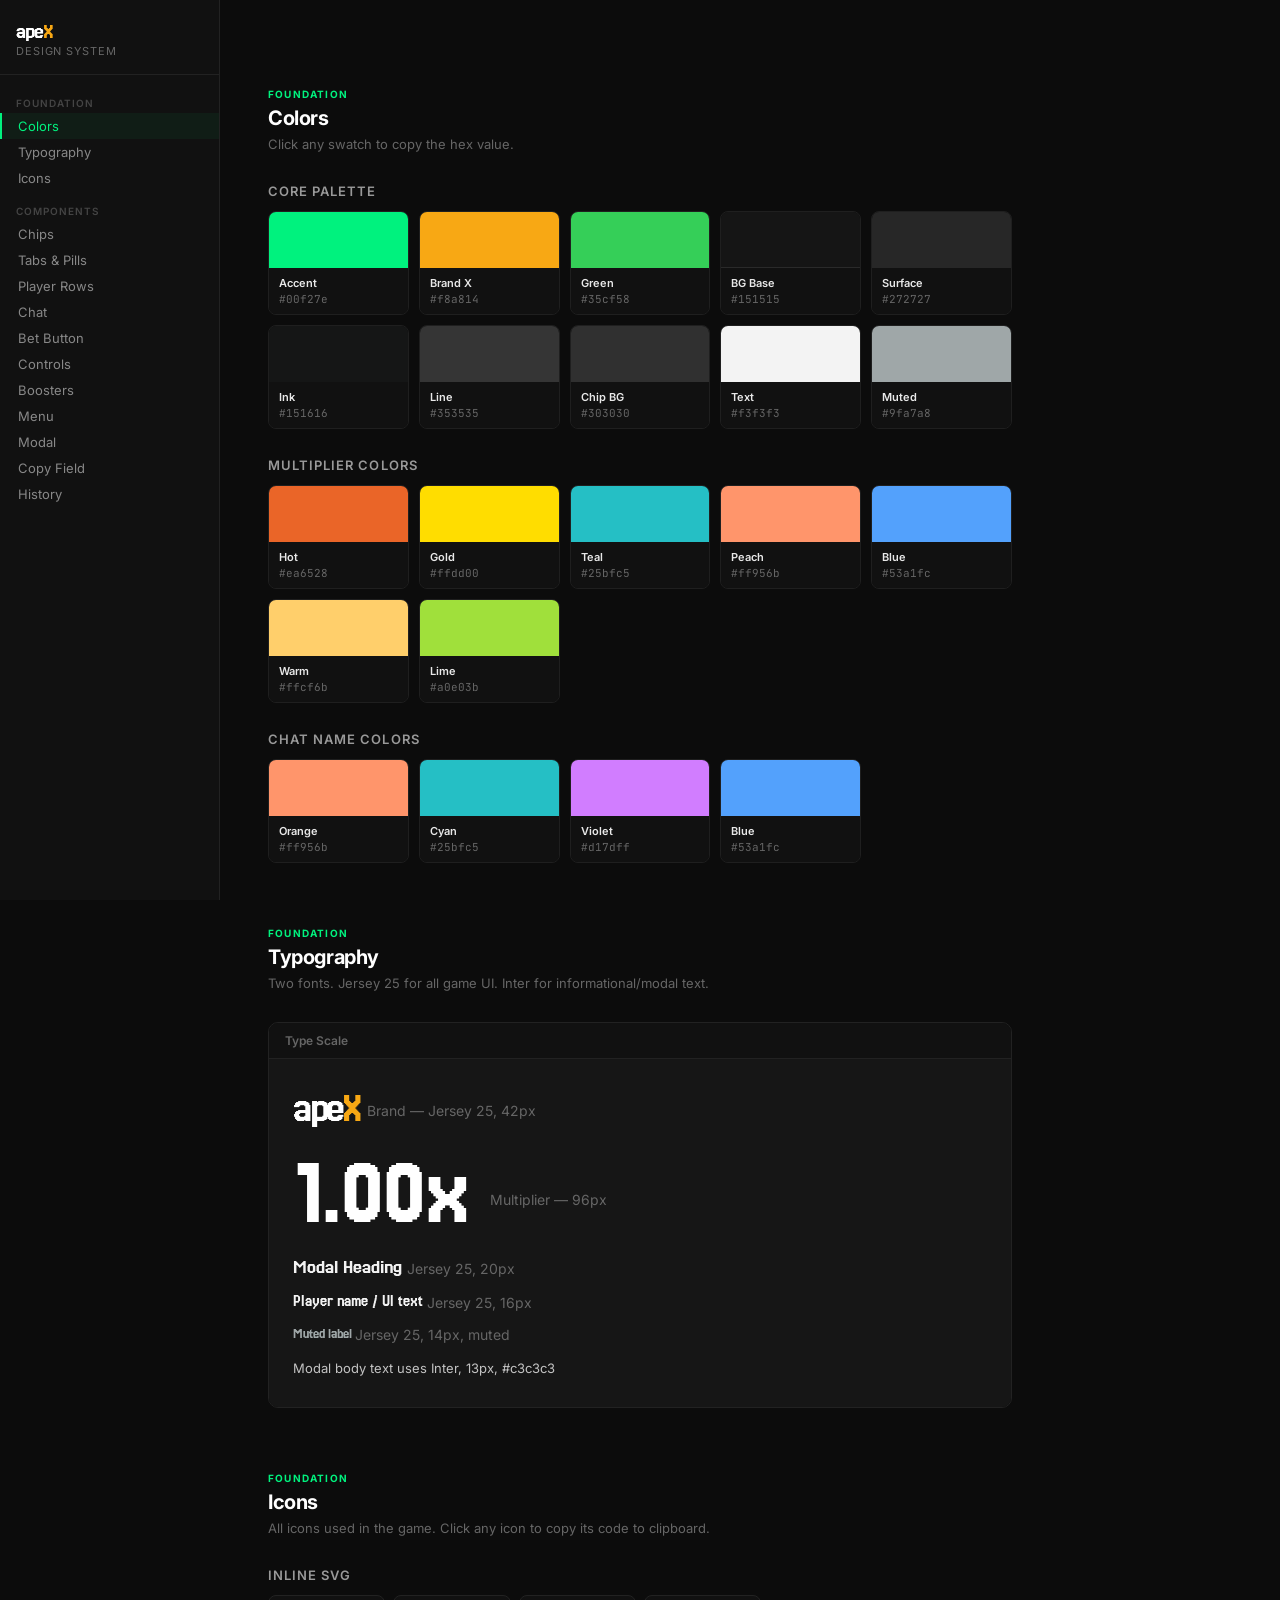
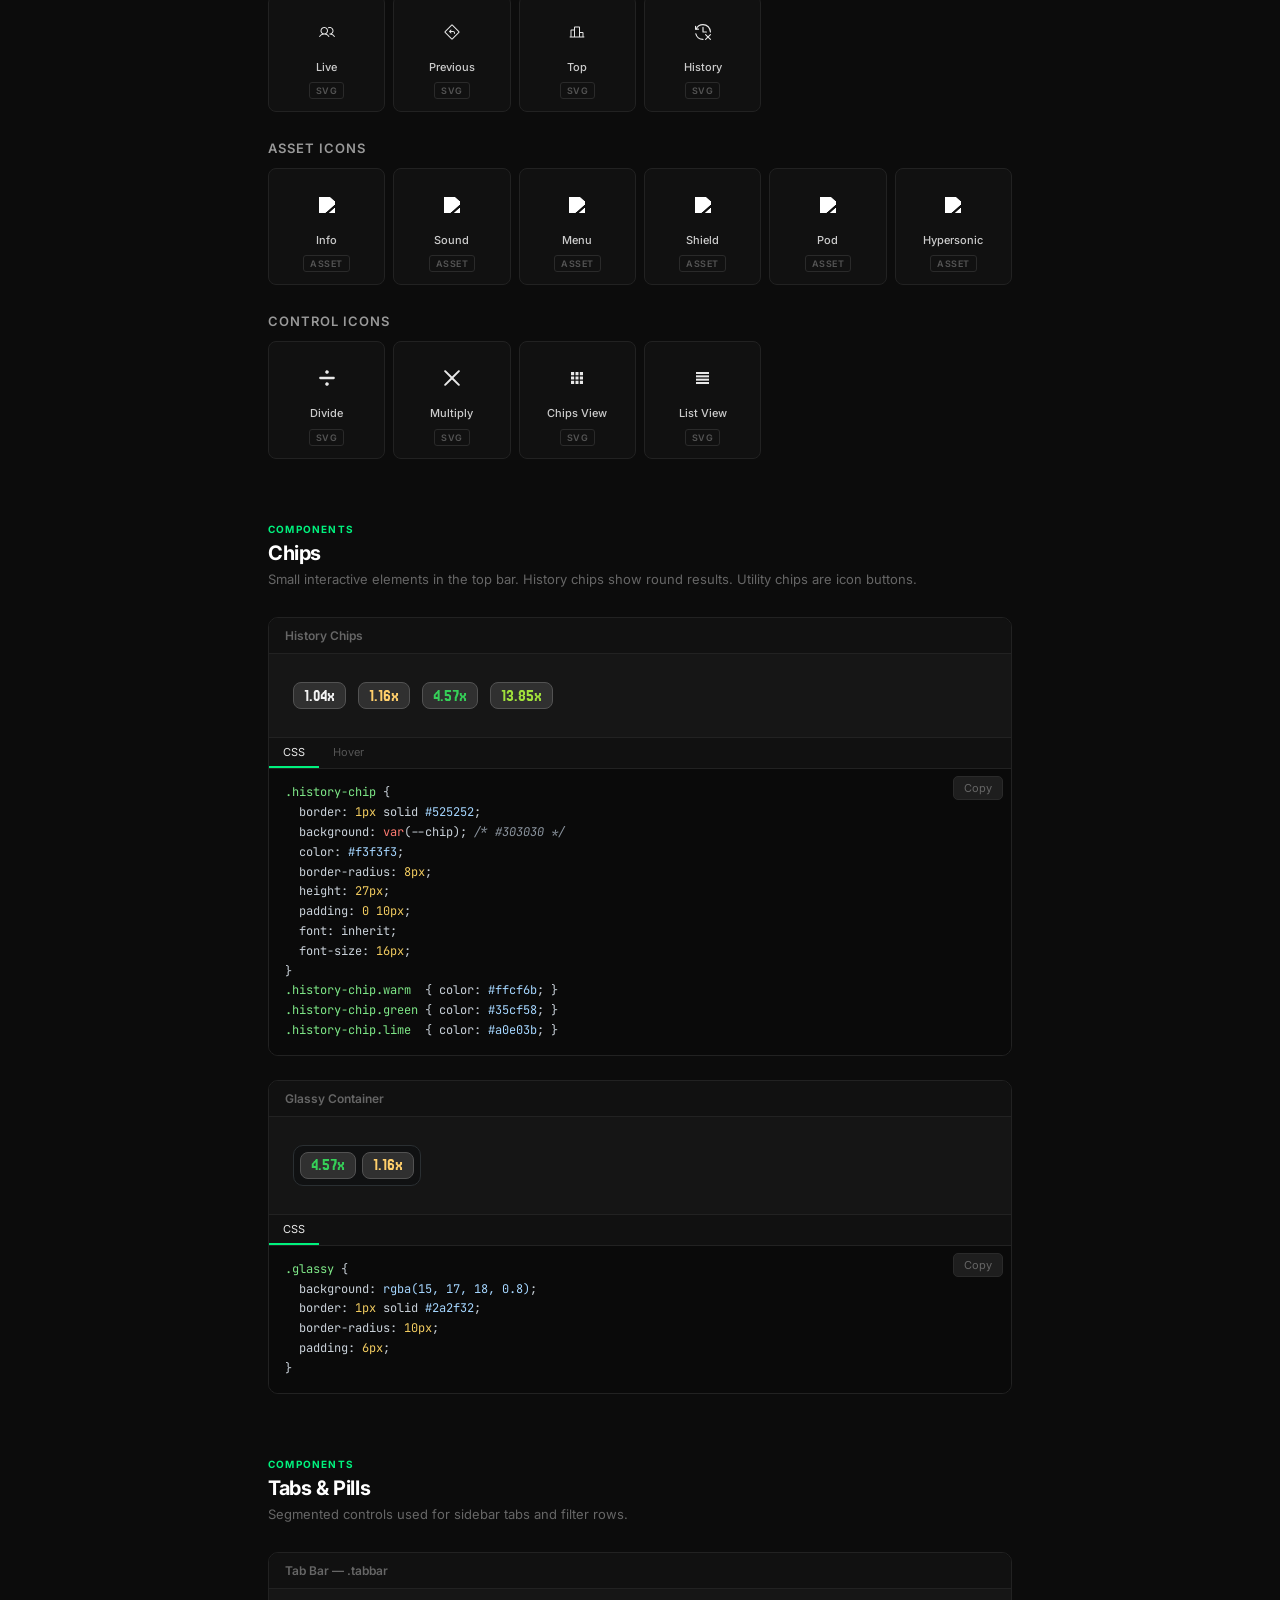
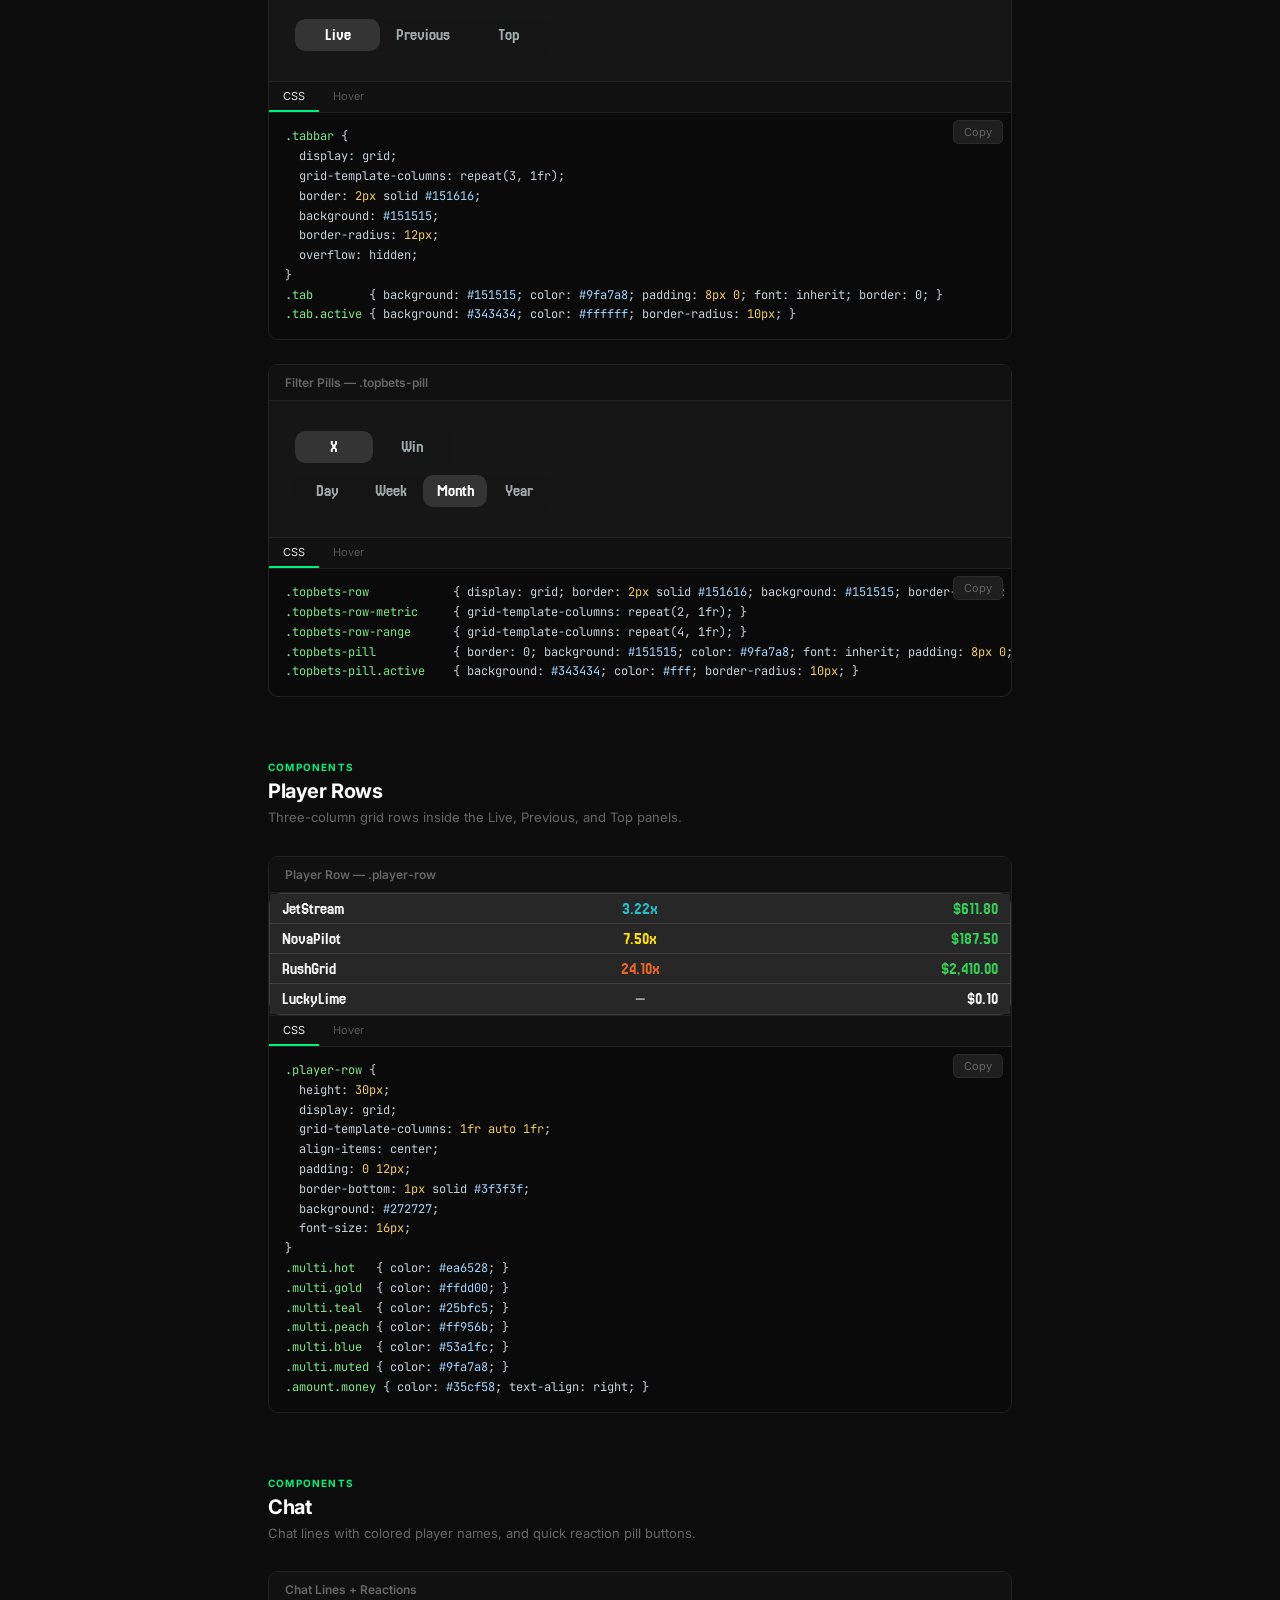
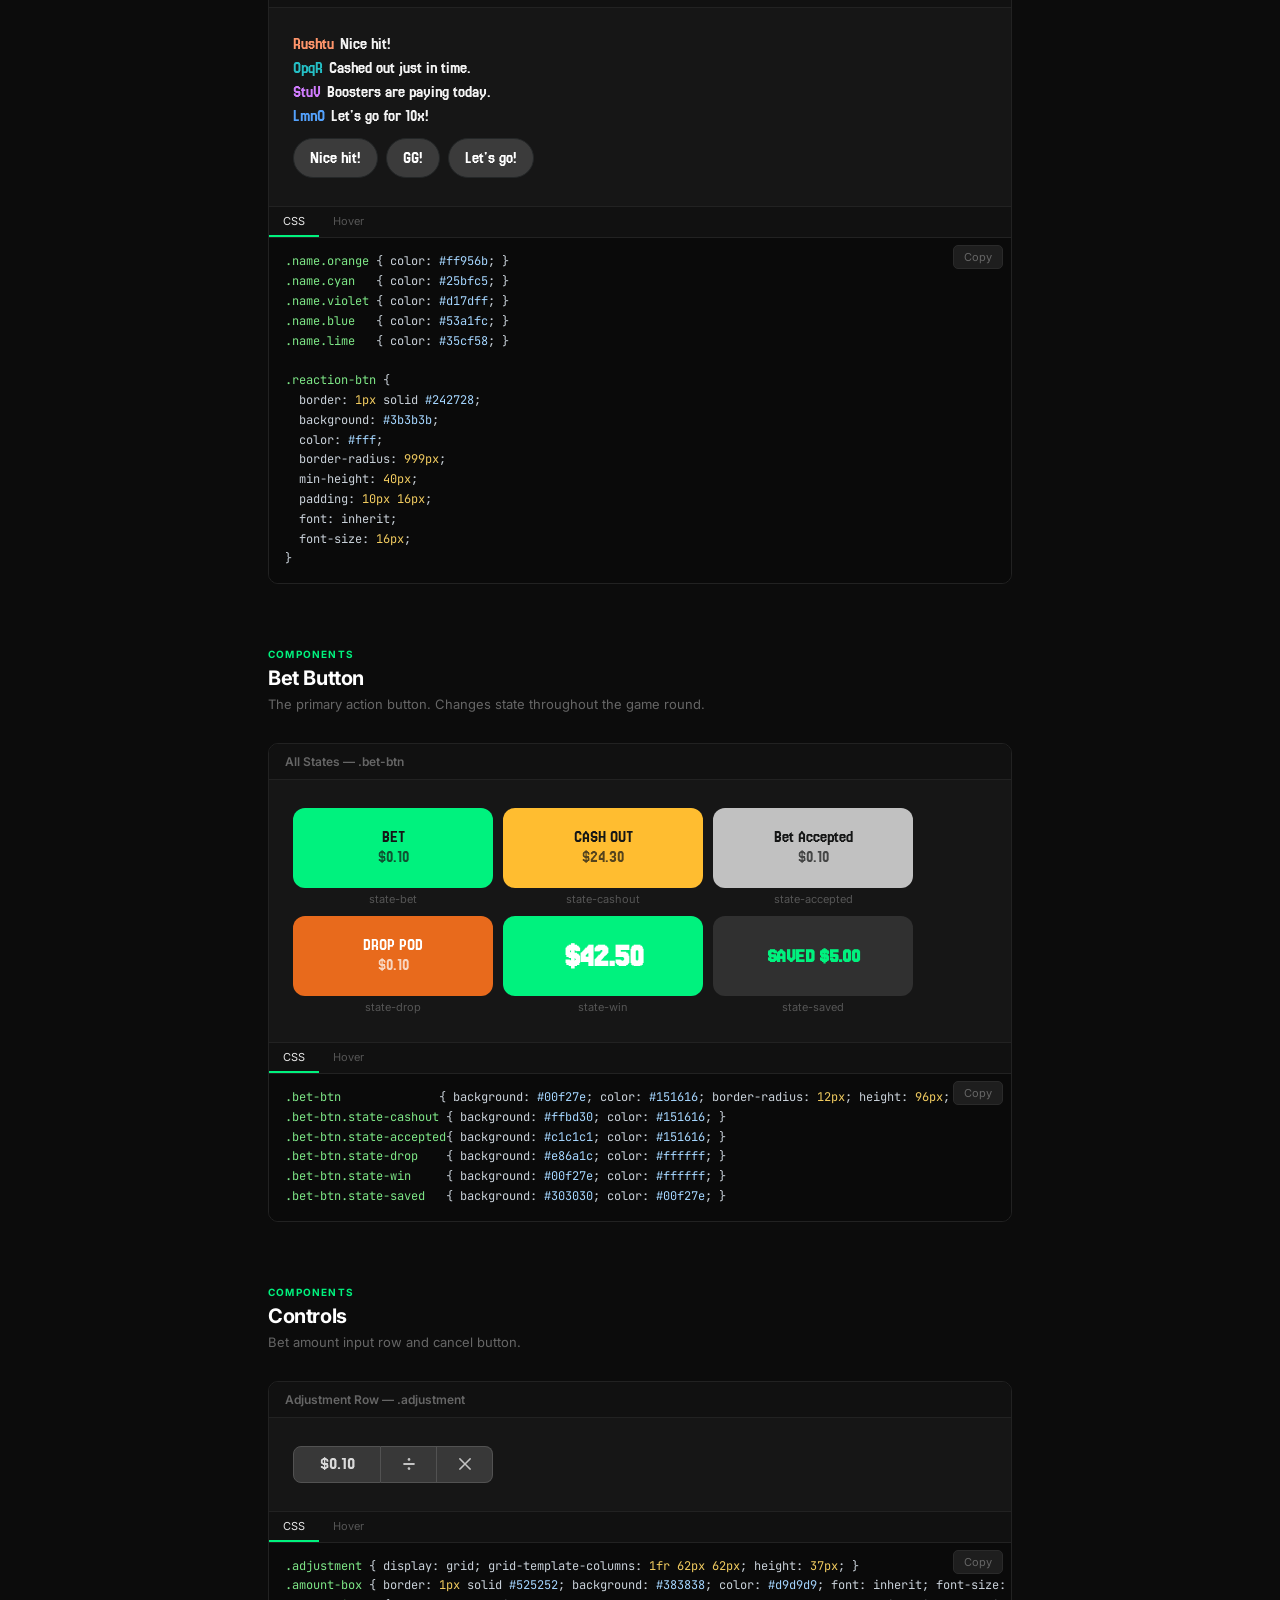
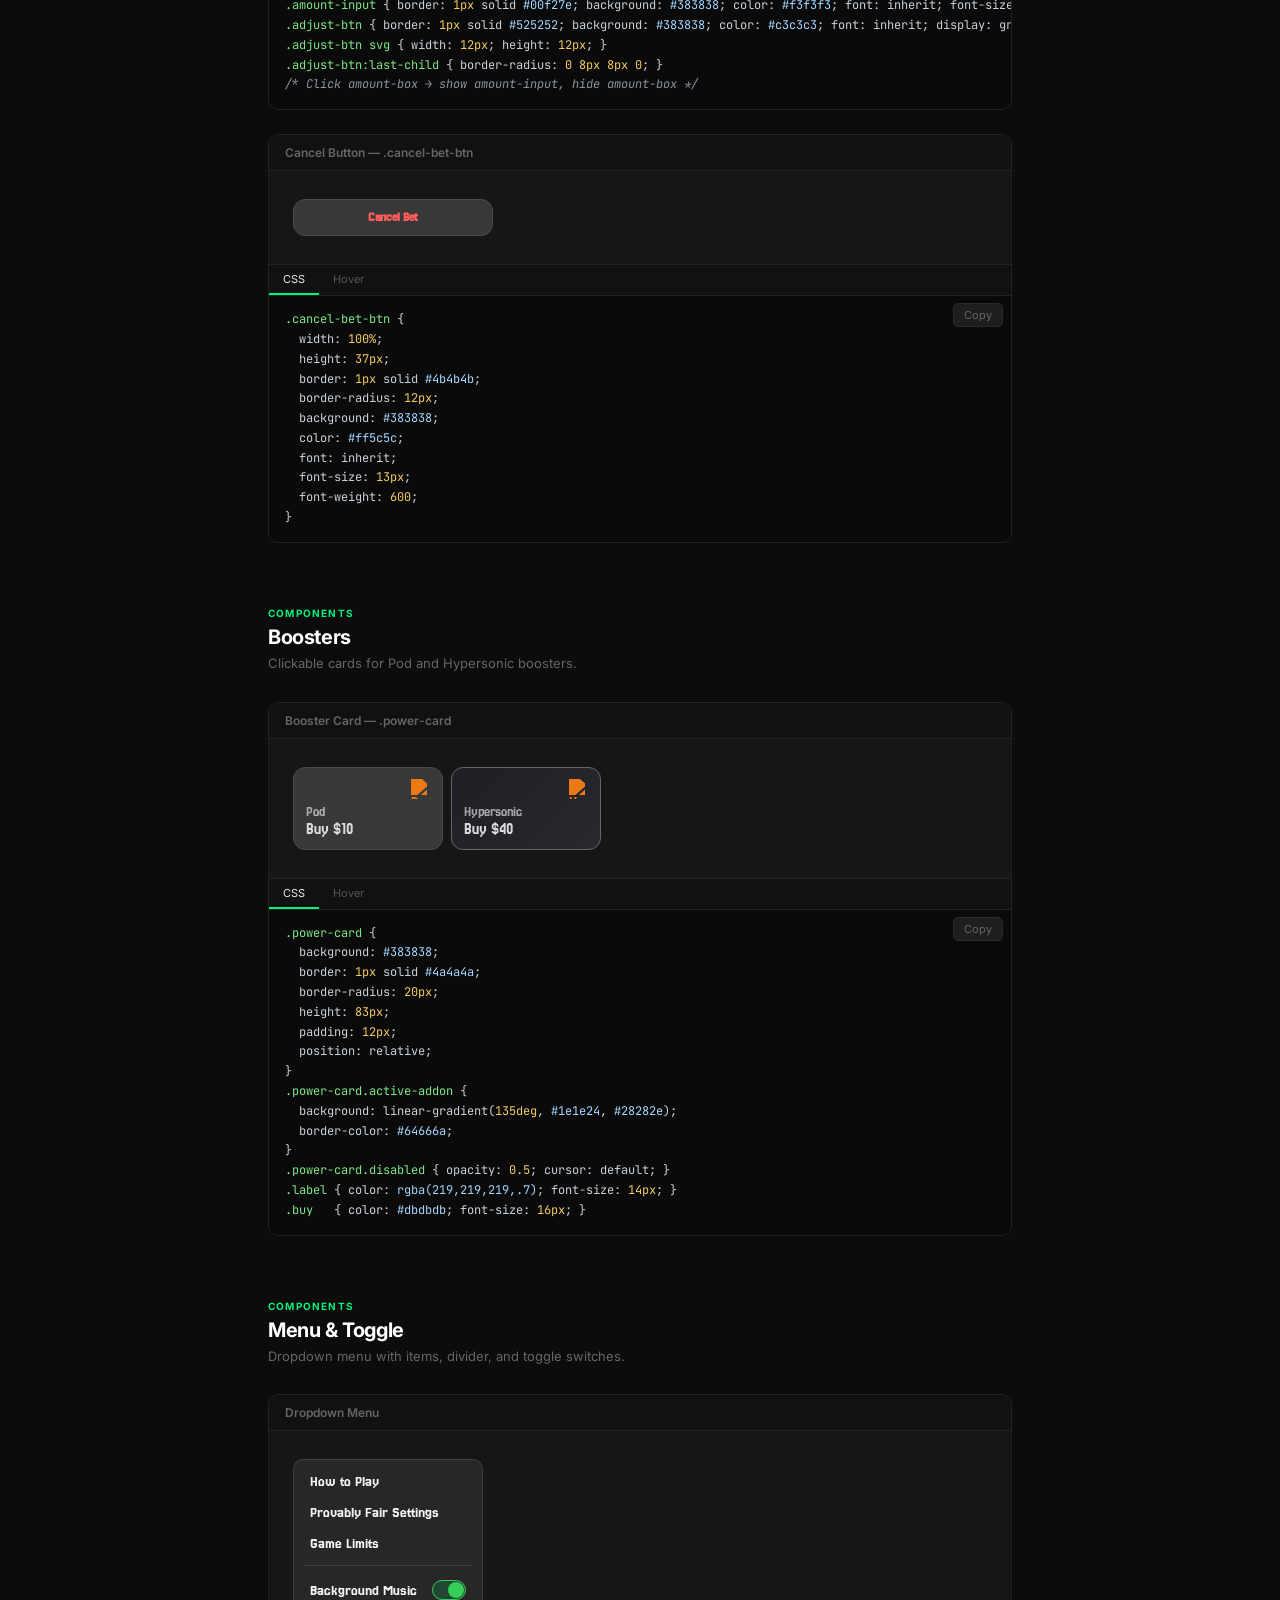
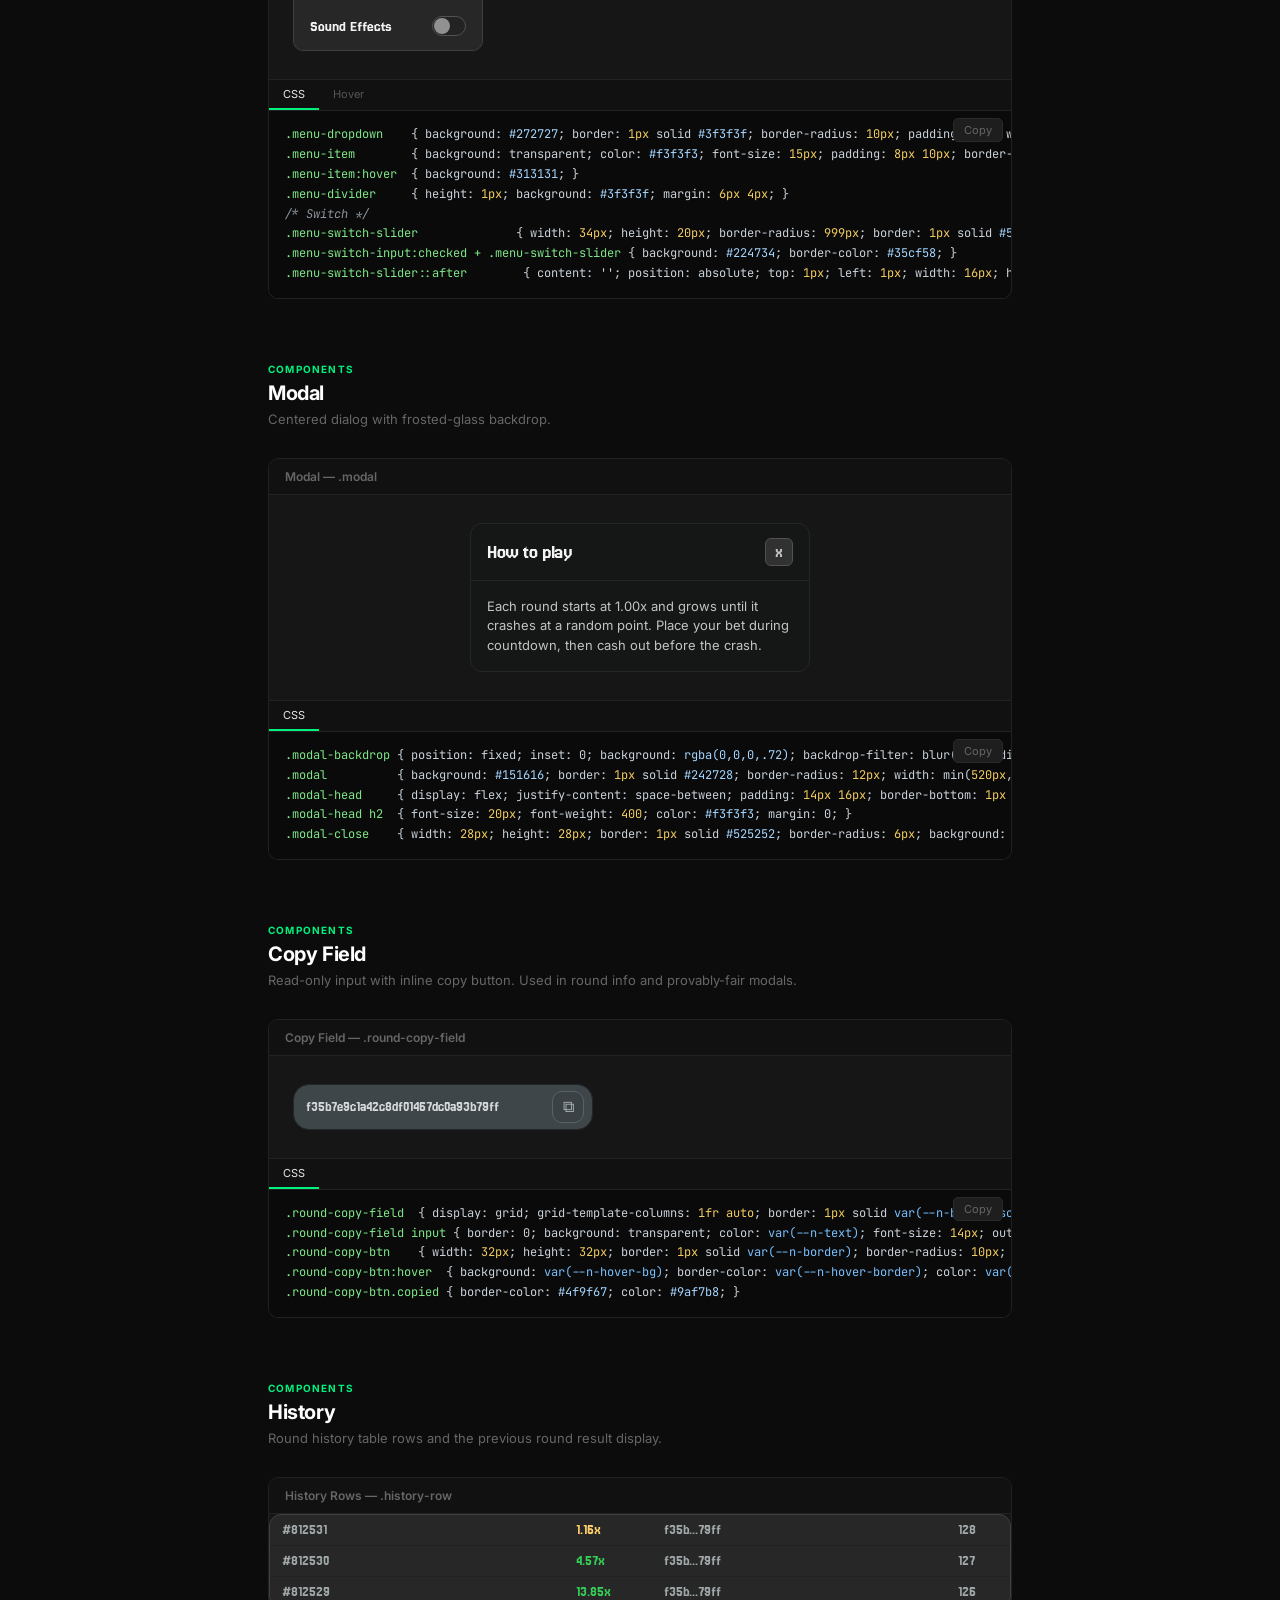
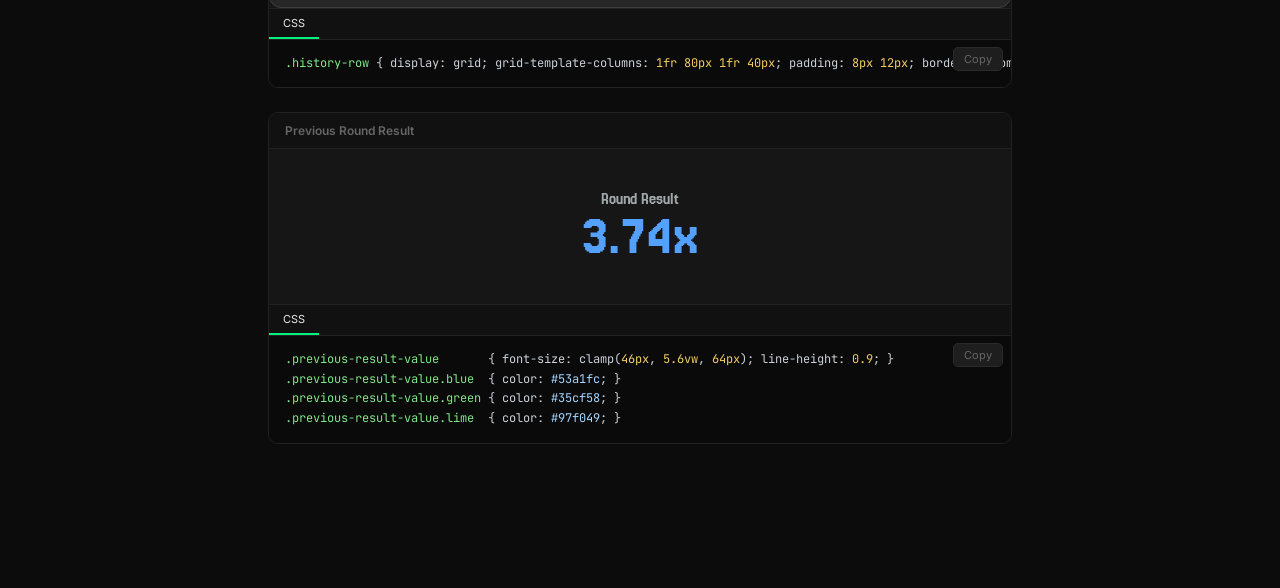
==== commit 02023588: "Clean up design system docs - Remove hero header block, start page with Colors - Standardize all ico" ====
--- a/docs/index.html
+++ b/docs/index.html
@@ -120,8 +120,8 @@
     .icon-card.ic-copied { border-color: var(--doc-accent); }
     .icon-card.ic-copied .icon-name { color: var(--doc-accent); }
     .icon-preview { width: 40px; height: 40px; display: flex; align-items: center; justify-content: center; color: #e8e8e8; }
-    .icon-preview img { width: 24px; height: 24px; object-fit: contain; }
-    .icon-preview svg { width: 24px; height: 24px; }
+    .icon-preview img { width: 16px; height: 16px; object-fit: contain; filter: brightness(0) invert(1); }
+    .icon-preview svg { width: 16px; height: 16px; }
     .icon-name { font-size: 11px; color: #ccc; font-weight: 500; text-align: center; line-height: 1.3; }
     .icon-tag { font-size: 9px; color: #555; text-transform: uppercase; letter-spacing: .06em; font-weight: 600; border: 1px solid #2a2a2a; padding: 2px 6px; border-radius: 3px; }
 
@@ -330,27 +330,12 @@
   <a href="#menu">Menu</a>
   <a href="#modal">Modal</a>
   <a href="#copy-field">Copy Field</a>
-  <a href="#history-view-tabs">History View Tabs</a>
   <a href="#history">History</a>
-  <a href="#banners">Banners</a>
-  <a href="#flight-amounts">Flight Amounts</a>
-  <a href="#mobile-sub-tabs">Mobile Sub-Tabs</a>
 </nav>
 
 <!-- ── Content ── -->
 <div class="main">
 <div class="content">
-
-  <!-- Hero -->
-  <div class="hero">
-    <h1>ape<span>X</span> Design System</h1>
-    <p>Component library for the F35 Crash game. Copy HTML snippets and CSS class names directly into your implementation.</p>
-    <div class="hero-meta">
-      <span><span class="dot-green"></span>Jersey 25 — game font</span>
-      <span><span class="dot-green"></span>Inter — UI/body font</span>
-      <span><span class="dot-green"></span>Dark theme only</span>
-    </div>
-  </div>
 
   <!-- ═══ COLORS ═══ -->
   <section id="colors">
@@ -466,11 +451,6 @@
         <div class="icon-name">Menu</div>
         <div class="icon-tag">Asset</div>
       </div>
-      <div class="icon-card" onclick="copyIconCode(this,'icon-lofi')">
-        <div class="icon-preview"><img src="https://www.figma.com/api/mcp/asset/dc884d88-8c72-4f94-b327-7d422ff71d23" alt="Lofi" /></div>
-        <div class="icon-name">Lofi</div>
-        <div class="icon-tag">Asset</div>
-      </div>
       <div class="icon-card" onclick="copyIconCode(this,'icon-shield')">
         <div class="icon-preview"><img src="https://www.figma.com/api/mcp/asset/feca08ab-18f9-4907-9052-81150fcba283" alt="Shield" /></div>
         <div class="icon-name">Shield</div>
@@ -536,18 +516,10 @@
         <button class="g-history-chip lime">13.85x</button>
       </div>
       <div class="code-tabs">
-        <button class="code-tab active" onclick="switchTab(this,'ht-html')">HTML</button>
-        <button class="code-tab" onclick="switchTab(this,'ht-css')">CSS</button>
+        <button class="code-tab active" onclick="switchTab(this,'ht-css')">CSS</button>
         <button class="code-tab" onclick="switchTab(this,'ht-hover')">Hover</button>
       </div>
-      <div class="code-panel active" id="ht-html">
-        <div class="copy-btn" onclick="copyCode(this)">Copy</div>
-        <pre><span class="t-tag">&lt;button</span> <span class="t-attr">class</span>=<span class="t-val">"history-chip"</span><span class="t-tag">&gt;</span>1.04x<span class="t-tag">&lt;/button&gt;</span>
-<span class="t-tag">&lt;button</span> <span class="t-attr">class</span>=<span class="t-val">"history-chip warm"</span><span class="t-tag">&gt;</span>1.16x<span class="t-tag">&lt;/button&gt;</span>
-<span class="t-tag">&lt;button</span> <span class="t-attr">class</span>=<span class="t-val">"history-chip green"</span><span class="t-tag">&gt;</span>4.57x<span class="t-tag">&lt;/button&gt;</span>
-<span class="t-tag">&lt;button</span> <span class="t-attr">class</span>=<span class="t-val">"history-chip lime"</span><span class="t-tag">&gt;</span>13.85x<span class="t-tag">&lt;/button&gt;</span></pre>
-      </div>
-      <div class="code-panel" id="ht-css">
+      <div class="code-panel active" id="ht-css">
         <div class="copy-btn" onclick="copyCode(this)">Copy</div>
         <pre><span class="t-sel">.history-chip</span> {
   border: <span class="t-num">1px</span> solid <span class="t-str">#525252</span>;
@@ -584,16 +556,9 @@
         </div>
       </div>
       <div class="code-tabs">
-        <button class="code-tab active" onclick="switchTab(this,'gl-html')">HTML</button>
-        <button class="code-tab" onclick="switchTab(this,'gl-css')">CSS</button>
-      </div>
-      <div class="code-panel active" id="gl-html">
-        <div class="copy-btn" onclick="copyCode(this)">Copy</div>
-        <pre><span class="t-tag">&lt;div</span> <span class="t-attr">class</span>=<span class="t-val">"glassy"</span><span class="t-tag">&gt;</span>
-  <span class="t-cmt">&lt;!-- chips go here --&gt;</span>
-<span class="t-tag">&lt;/div&gt;</span></pre>
-      </div>
-      <div class="code-panel" id="gl-css">
+        <button class="code-tab active" onclick="switchTab(this,'gl-css')">CSS</button>
+      </div>
+      <div class="code-panel active" id="gl-css">
         <div class="copy-btn" onclick="copyCode(this)">Copy</div>
         <pre><span class="t-sel">.glassy</span> {
   background: <span class="t-str">rgba(15, 17, 18, 0.8)</span>;
@@ -621,19 +586,10 @@
         </div>
       </div>
       <div class="code-tabs">
-        <button class="code-tab active" onclick="switchTab(this,'tb-html')">HTML</button>
-        <button class="code-tab" onclick="switchTab(this,'tb-css')">CSS</button>
+        <button class="code-tab active" onclick="switchTab(this,'tb-css')">CSS</button>
         <button class="code-tab" onclick="switchTab(this,'tb-hover')">Hover</button>
       </div>
-      <div class="code-panel active" id="tb-html">
-        <div class="copy-btn" onclick="copyCode(this)">Copy</div>
-        <pre><span class="t-tag">&lt;div</span> <span class="t-attr">class</span>=<span class="t-val">"tabbar"</span> <span class="t-attr">role</span>=<span class="t-val">"tablist"</span><span class="t-tag">&gt;</span>
-  <span class="t-tag">&lt;button</span> <span class="t-attr">class</span>=<span class="t-val">"tab active"</span> <span class="t-attr">role</span>=<span class="t-val">"tab"</span><span class="t-tag">&gt;</span>Live<span class="t-tag">&lt;/button&gt;</span>
-  <span class="t-tag">&lt;button</span> <span class="t-attr">class</span>=<span class="t-val">"tab"</span>        <span class="t-attr">role</span>=<span class="t-val">"tab"</span><span class="t-tag">&gt;</span>Previous<span class="t-tag">&lt;/button&gt;</span>
-  <span class="t-tag">&lt;button</span> <span class="t-attr">class</span>=<span class="t-val">"tab"</span>        <span class="t-attr">role</span>=<span class="t-val">"tab"</span><span class="t-tag">&gt;</span>Top<span class="t-tag">&lt;/button&gt;</span>
-<span class="t-tag">&lt;/div&gt;</span></pre>
-      </div>
-      <div class="code-panel" id="tb-css">
+      <div class="code-panel active" id="tb-css">
         <div class="copy-btn" onclick="copyCode(this)">Copy</div>
         <pre><span class="t-sel">.tabbar</span> {
   display: grid;
@@ -672,18 +628,10 @@
         </div>
       </div>
       <div class="code-tabs">
-        <button class="code-tab active" onclick="switchTab(this,'pi-html')">HTML</button>
-        <button class="code-tab" onclick="switchTab(this,'pi-css')">CSS</button>
+        <button class="code-tab active" onclick="switchTab(this,'pi-css')">CSS</button>
         <button class="code-tab" onclick="switchTab(this,'pi-hover')">Hover</button>
       </div>
-      <div class="code-panel active" id="pi-html">
-        <div class="copy-btn" onclick="copyCode(this)">Copy</div>
-        <pre><span class="t-tag">&lt;div</span> <span class="t-attr">class</span>=<span class="t-val">"topbets-row topbets-row-range"</span><span class="t-tag">&gt;</span>
-  <span class="t-tag">&lt;button</span> <span class="t-attr">class</span>=<span class="t-val">"topbets-pill"</span><span class="t-tag">&gt;</span>Day<span class="t-tag">&lt;/button&gt;</span>
-  <span class="t-tag">&lt;button</span> <span class="t-attr">class</span>=<span class="t-val">"topbets-pill active"</span><span class="t-tag">&gt;</span>Month<span class="t-tag">&lt;/button&gt;</span>
-<span class="t-tag">&lt;/div&gt;</span></pre>
-      </div>
-      <div class="code-panel" id="pi-css">
+      <div class="code-panel active" id="pi-css">
         <div class="copy-btn" onclick="copyCode(this)">Copy</div>
         <pre><span class="t-sel">.topbets-row</span>            { display: grid; border: <span class="t-num">2px</span> solid <span class="t-str">#151616</span>; background: <span class="t-str">#151515</span>; border-radius: <span class="t-num">12px</span>; overflow: hidden; }
 <span class="t-sel">.topbets-row-metric</span>     { grid-template-columns: repeat(2, 1fr); }
@@ -720,19 +668,10 @@
         </div>
       </div>
       <div class="code-tabs">
-        <button class="code-tab active" onclick="switchTab(this,'pr-html')">HTML</button>
-        <button class="code-tab" onclick="switchTab(this,'pr-css')">CSS</button>
+        <button class="code-tab active" onclick="switchTab(this,'pr-css')">CSS</button>
         <button class="code-tab" onclick="switchTab(this,'pr-hover')">Hover</button>
       </div>
-      <div class="code-panel active" id="pr-html">
-        <div class="copy-btn" onclick="copyCode(this)">Copy</div>
-        <pre><span class="t-tag">&lt;div</span> <span class="t-attr">class</span>=<span class="t-val">"player-row"</span><span class="t-tag">&gt;</span>
-  <span class="t-tag">&lt;span</span> <span class="t-attr">class</span>=<span class="t-val">"user"</span><span class="t-tag">&gt;</span>JetStream<span class="t-tag">&lt;/span&gt;</span>
-  <span class="t-tag">&lt;span</span> <span class="t-attr">class</span>=<span class="t-val">"multi teal"</span><span class="t-tag">&gt;</span>3.22x<span class="t-tag">&lt;/span&gt;</span>
-  <span class="t-tag">&lt;span</span> <span class="t-attr">class</span>=<span class="t-val">"amount money"</span><span class="t-tag">&gt;</span>$611.80<span class="t-tag">&lt;/span&gt;</span>
-<span class="t-tag">&lt;/div&gt;</span></pre>
-      </div>
-      <div class="code-panel" id="pr-css">
+      <div class="code-panel active" id="pr-css">
         <div class="copy-btn" onclick="copyCode(this)">Copy</div>
         <pre><span class="t-sel">.player-row</span> {
   height: <span class="t-num">30px</span>;
@@ -785,21 +724,10 @@
         </div>
       </div>
       <div class="code-tabs">
-        <button class="code-tab active" onclick="switchTab(this,'ch-html')">HTML</button>
-        <button class="code-tab" onclick="switchTab(this,'ch-css')">CSS</button>
+        <button class="code-tab active" onclick="switchTab(this,'ch-css')">CSS</button>
         <button class="code-tab" onclick="switchTab(this,'ch-hover')">Hover</button>
       </div>
-      <div class="code-panel active" id="ch-html">
-        <div class="copy-btn" onclick="copyCode(this)">Copy</div>
-        <pre><span class="t-cmt">&lt;!-- Chat lines --&gt;</span>
-<span class="t-tag">&lt;div</span> <span class="t-attr">class</span>=<span class="t-val">"chat-lines"</span><span class="t-tag">&gt;</span>
-  <span class="t-tag">&lt;p&gt;&lt;span</span> <span class="t-attr">class</span>=<span class="t-val">"name orange"</span><span class="t-tag">&gt;</span>Rushtu<span class="t-tag">&lt;/span&gt;</span> Nice hit!<span class="t-tag">&lt;/p&gt;</span>
-  <span class="t-tag">&lt;p&gt;&lt;span</span> <span class="t-attr">class</span>=<span class="t-val">"name cyan"</span><span class="t-tag">&gt;</span>OpqR<span class="t-tag">&lt;/span&gt;</span> Cashed out.<span class="t-tag">&lt;/p&gt;</span>
-<span class="t-tag">&lt;/div&gt;</span>
-<span class="t-cmt">&lt;!-- Reaction buttons --&gt;</span>
-<span class="t-tag">&lt;button</span> <span class="t-attr">class</span>=<span class="t-val">"reaction-btn"</span><span class="t-tag">&gt;</span>Nice hit!<span class="t-tag">&lt;/button&gt;</span></pre>
-      </div>
-      <div class="code-panel" id="ch-css">
+      <div class="code-panel active" id="ch-css">
         <div class="copy-btn" onclick="copyCode(this)">Copy</div>
         <pre><span class="t-sel">.name.orange</span> { color: <span class="t-str">#ff956b</span>; }
 <span class="t-sel">.name.cyan</span>   { color: <span class="t-str">#25bfc5</span>; }
@@ -865,18 +793,10 @@
         </div>
       </div>
       <div class="code-tabs">
-        <button class="code-tab active" onclick="switchTab(this,'bb-html')">HTML</button>
-        <button class="code-tab" onclick="switchTab(this,'bb-css')">CSS</button>
+        <button class="code-tab active" onclick="switchTab(this,'bb-css')">CSS</button>
         <button class="code-tab" onclick="switchTab(this,'bb-hover')">Hover</button>
       </div>
-      <div class="code-panel active" id="bb-html">
-        <div class="copy-btn" onclick="copyCode(this)">Copy</div>
-        <pre><span class="t-tag">&lt;button</span> <span class="t-attr">class</span>=<span class="t-val">"bet-btn state-bet"</span><span class="t-tag">&gt;</span>
-  <span class="t-tag">&lt;span</span> <span class="t-attr">class</span>=<span class="t-val">"btn-line-one"</span><span class="t-tag">&gt;</span>BET<span class="t-tag">&lt;/span&gt;</span>
-  <span class="t-tag">&lt;span</span> <span class="t-attr">class</span>=<span class="t-val">"btn-line-two"</span><span class="t-tag">&gt;</span>$0.10<span class="t-tag">&lt;/span&gt;</span>
-<span class="t-tag">&lt;/button&gt;</span></pre>
-      </div>
-      <div class="code-panel" id="bb-css">
+      <div class="code-panel active" id="bb-css">
         <div class="copy-btn" onclick="copyCode(this)">Copy</div>
         <pre><span class="t-sel">.bet-btn</span>              { background: <span class="t-str">#00f27e</span>; color: <span class="t-str">#151616</span>; border-radius: <span class="t-num">12px</span>; height: <span class="t-num">96px</span>; }
 <span class="t-sel">.bet-btn.state-cashout</span> { background: <span class="t-str">#ffbd30</span>; color: <span class="t-str">#151616</span>; }
@@ -917,20 +837,10 @@
         </div>
       </div>
       <div class="code-tabs">
-        <button class="code-tab active" onclick="switchTab(this,'adj-html')">HTML</button>
-        <button class="code-tab" onclick="switchTab(this,'adj-css')">CSS</button>
+        <button class="code-tab active" onclick="switchTab(this,'adj-css')">CSS</button>
         <button class="code-tab" onclick="switchTab(this,'adj-hover')">Hover</button>
       </div>
-      <div class="code-panel active" id="adj-html">
-        <div class="copy-btn" onclick="copyCode(this)">Copy</div>
-        <pre><span class="t-tag">&lt;div</span> <span class="t-attr">class</span>=<span class="t-val">"adjustment"</span><span class="t-tag">&gt;</span>
-  <span class="t-tag">&lt;div</span>    <span class="t-attr">class</span>=<span class="t-val">"amount-box"</span><span class="t-tag">&gt;</span>$0.10<span class="t-tag">&lt;/div&gt;</span>
-  <span class="t-tag">&lt;input</span>  <span class="t-attr">class</span>=<span class="t-val">"amount-input hidden"</span> <span class="t-attr">type</span>=<span class="t-val">"number"</span> <span class="t-attr">min</span>=<span class="t-val">"0.01"</span> <span class="t-attr">max</span>=<span class="t-val">"500"</span> <span class="t-attr">step</span>=<span class="t-val">"0.01"</span> <span class="t-tag">/&gt;</span>
-  <span class="t-tag">&lt;button</span> <span class="t-attr">class</span>=<span class="t-val">"adjust-btn"</span><span class="t-tag">&gt;</span><span class="t-cmt">&lt;!-- Divide SVG 12×12 --&gt;</span><span class="t-tag">&lt;/button&gt;</span>
-  <span class="t-tag">&lt;button</span> <span class="t-attr">class</span>=<span class="t-val">"adjust-btn"</span><span class="t-tag">&gt;</span><span class="t-cmt">&lt;!-- Multiply SVG 12×12 --&gt;</span><span class="t-tag">&lt;/button&gt;</span>
-<span class="t-tag">&lt;/div&gt;</span></pre>
-      </div>
-      <div class="code-panel" id="adj-css">
+      <div class="code-panel active" id="adj-css">
         <div class="copy-btn" onclick="copyCode(this)">Copy</div>
         <pre><span class="t-sel">.adjustment</span> { display: grid; grid-template-columns: <span class="t-num">1fr 62px 62px</span>; height: <span class="t-num">37px</span>; }
 <span class="t-sel">.amount-box</span> { border: <span class="t-num">1px</span> solid <span class="t-str">#525252</span>; background: <span class="t-str">#383838</span>; color: <span class="t-str">#d9d9d9</span>; font: inherit; font-size: <span class="t-num">18px</span>; border-radius: <span class="t-num">8px 0 0 8px</span>; cursor: pointer; }
@@ -958,15 +868,10 @@
         <button class="g-cancel-btn">Cancel Bet</button>
       </div>
       <div class="code-tabs">
-        <button class="code-tab active" onclick="switchTab(this,'cb-html')">HTML</button>
-        <button class="code-tab" onclick="switchTab(this,'cb-css')">CSS</button>
+        <button class="code-tab active" onclick="switchTab(this,'cb-css')">CSS</button>
         <button class="code-tab" onclick="switchTab(this,'cb-hover')">Hover</button>
       </div>
-      <div class="code-panel active" id="cb-html">
-        <div class="copy-btn" onclick="copyCode(this)">Copy</div>
-        <pre><span class="t-tag">&lt;button</span> <span class="t-attr">class</span>=<span class="t-val">"cancel-bet-btn"</span><span class="t-tag">&gt;</span>Cancel Bet<span class="t-tag">&lt;/button&gt;</span></pre>
-      </div>
-      <div class="code-panel" id="cb-css">
+      <div class="code-panel active" id="cb-css">
         <div class="copy-btn" onclick="copyCode(this)">Copy</div>
         <pre><span class="t-sel">.cancel-bet-btn</span> {
   width: <span class="t-num">100%</span>;
@@ -1012,19 +917,10 @@
         </div>
       </div>
       <div class="code-tabs">
-        <button class="code-tab active" onclick="switchTab(this,'pc-html')">HTML</button>
-        <button class="code-tab" onclick="switchTab(this,'pc-css')">CSS</button>
+        <button class="code-tab active" onclick="switchTab(this,'pc-css')">CSS</button>
         <button class="code-tab" onclick="switchTab(this,'pc-hover')">Hover</button>
       </div>
-      <div class="code-panel active" id="pc-html">
-        <div class="copy-btn" onclick="copyCode(this)">Copy</div>
-        <pre><span class="t-tag">&lt;article</span> <span class="t-attr">class</span>=<span class="t-val">"power-card"</span> <span class="t-attr">role</span>=<span class="t-val">"button"</span><span class="t-tag">&gt;</span>
-  <span class="t-tag">&lt;img</span>  <span class="t-attr">class</span>=<span class="t-val">"icon-pod"</span> <span class="t-attr">src</span>=<span class="t-val">"..."</span> <span class="t-attr">alt</span>=<span class="t-val">"Pod"</span> <span class="t-tag">/&gt;</span>
-  <span class="t-tag">&lt;span</span> <span class="t-attr">class</span>=<span class="t-val">"label"</span><span class="t-tag">&gt;</span>Pod<span class="t-tag">&lt;/span&gt;</span>
-  <span class="t-tag">&lt;span</span> <span class="t-attr">class</span>=<span class="t-val">"buy"</span><span class="t-tag">&gt;</span>Buy $10<span class="t-tag">&lt;/span&gt;</span>
-<span class="t-tag">&lt;/article&gt;</span></pre>
-      </div>
-      <div class="code-panel" id="pc-css">
+      <div class="code-panel active" id="pc-css">
         <div class="copy-btn" onclick="copyCode(this)">Copy</div>
         <pre><span class="t-sel">.power-card</span> {
   background: <span class="t-str">#383838</span>;
@@ -1082,23 +978,10 @@
         </div>
       </div>
       <div class="code-tabs">
-        <button class="code-tab active" onclick="switchTab(this,'mn-html')">HTML</button>
-        <button class="code-tab" onclick="switchTab(this,'mn-css')">CSS</button>
+        <button class="code-tab active" onclick="switchTab(this,'mn-css')">CSS</button>
         <button class="code-tab" onclick="switchTab(this,'mn-hover')">Hover</button>
       </div>
-      <div class="code-panel active" id="mn-html">
-        <div class="copy-btn" onclick="copyCode(this)">Copy</div>
-        <pre><span class="t-tag">&lt;div</span> <span class="t-attr">class</span>=<span class="t-val">"menu-dropdown"</span><span class="t-tag">&gt;</span>
-  <span class="t-tag">&lt;button</span> <span class="t-attr">class</span>=<span class="t-val">"menu-item"</span><span class="t-tag">&gt;</span>How to Play<span class="t-tag">&lt;/button&gt;</span>
-  <span class="t-tag">&lt;div</span> <span class="t-attr">class</span>=<span class="t-val">"menu-divider"</span><span class="t-tag">&gt;&lt;/div&gt;</span>
-  <span class="t-tag">&lt;label</span> <span class="t-attr">class</span>=<span class="t-val">"menu-switch-row"</span><span class="t-tag">&gt;</span>
-    <span class="t-tag">&lt;span&gt;</span>Background Music<span class="t-tag">&lt;/span&gt;</span>
-    <span class="t-tag">&lt;input</span> <span class="t-attr">class</span>=<span class="t-val">"menu-switch-input"</span> <span class="t-attr">type</span>=<span class="t-val">"checkbox"</span> <span class="t-attr">checked</span> <span class="t-tag">/&gt;</span>
-    <span class="t-tag">&lt;span</span> <span class="t-attr">class</span>=<span class="t-val">"menu-switch-slider"</span><span class="t-tag">&gt;&lt;/span&gt;</span>
-  <span class="t-tag">&lt;/label&gt;</span>
-<span class="t-tag">&lt;/div&gt;</span></pre>
-      </div>
-      <div class="code-panel" id="mn-css">
+      <div class="code-panel active" id="mn-css">
         <div class="copy-btn" onclick="copyCode(this)">Copy</div>
         <pre><span class="t-sel">.menu-dropdown</span>    { background: <span class="t-str">#272727</span>; border: <span class="t-num">1px</span> solid <span class="t-str">#3f3f3f</span>; border-radius: <span class="t-num">10px</span>; padding: <span class="t-num">6px</span>; width: <span class="t-num">190px</span>; }
 <span class="t-sel">.menu-item</span>        { background: transparent; color: <span class="t-str">#f3f3f3</span>; font-size: <span class="t-num">15px</span>; padding: <span class="t-num">8px 10px</span>; border-radius: <span class="t-num">8px</span>; }
@@ -1141,22 +1024,9 @@
         </div>
       </div>
       <div class="code-tabs">
-        <button class="code-tab active" onclick="switchTab(this,'mo-html')">HTML</button>
-        <button class="code-tab" onclick="switchTab(this,'mo-css')">CSS</button>
-      </div>
-      <div class="code-panel active" id="mo-html">
-        <div class="copy-btn" onclick="copyCode(this)">Copy</div>
-        <pre><span class="t-tag">&lt;div</span> <span class="t-attr">class</span>=<span class="t-val">"modal-backdrop"</span> <span class="t-attr">id</span>=<span class="t-val">"myModal"</span><span class="t-tag">&gt;</span>
-  <span class="t-tag">&lt;section</span> <span class="t-attr">class</span>=<span class="t-val">"modal"</span> <span class="t-attr">role</span>=<span class="t-val">"dialog"</span> <span class="t-attr">aria-modal</span>=<span class="t-val">"true"</span><span class="t-tag">&gt;</span>
-    <span class="t-tag">&lt;header</span> <span class="t-attr">class</span>=<span class="t-val">"modal-head"</span><span class="t-tag">&gt;</span>
-      <span class="t-tag">&lt;h2&gt;</span>Title<span class="t-tag">&lt;/h2&gt;</span>
-      <span class="t-tag">&lt;button</span> <span class="t-attr">class</span>=<span class="t-val">"modal-close"</span><span class="t-tag">&gt;</span>x<span class="t-tag">&lt;/button&gt;</span>
-    <span class="t-tag">&lt;/header&gt;</span>
-    <span class="t-tag">&lt;div</span> <span class="t-attr">class</span>=<span class="t-val">"modal-body"</span><span class="t-tag">&gt;</span>Content<span class="t-tag">&lt;/div&gt;</span>
-  <span class="t-tag">&lt;/section&gt;</span>
-<span class="t-tag">&lt;/div&gt;</span></pre>
-      </div>
-      <div class="code-panel" id="mo-css">
+        <button class="code-tab active" onclick="switchTab(this,'mo-css')">CSS</button>
+      </div>
+      <div class="code-panel active" id="mo-css">
         <div class="copy-btn" onclick="copyCode(this)">Copy</div>
         <pre><span class="t-sel">.modal-backdrop</span> { position: fixed; inset: 0; background: <span class="t-str">rgba(0,0,0,.72)</span>; backdrop-filter: blur(<span class="t-num">4px</span>); display: flex; align-items: center; justify-content: center; }
 <span class="t-sel">.modal</span>          { background: <span class="t-str">#151616</span>; border: <span class="t-num">1px</span> solid <span class="t-str">#242728</span>; border-radius: <span class="t-num">12px</span>; width: min(<span class="t-num">520px</span>, calc(<span class="t-num">100vw</span> - <span class="t-num">32px</span>)); }
@@ -1182,111 +1052,15 @@
         </div>
       </div>
       <div class="code-tabs">
-        <button class="code-tab active" onclick="switchTab(this,'cf-html')">HTML</button>
-        <button class="code-tab" onclick="switchTab(this,'cf-css')">CSS</button>
-      </div>
-      <div class="code-panel active" id="cf-html">
-        <div class="copy-btn" onclick="copyCode(this)">Copy</div>
-        <pre><span class="t-tag">&lt;div</span> <span class="t-attr">class</span>=<span class="t-val">"round-copy-field"</span><span class="t-tag">&gt;</span>
-  <span class="t-tag">&lt;input</span> <span class="t-attr">id</span>=<span class="t-val">"seedInput"</span> <span class="t-attr">type</span>=<span class="t-val">"text"</span> <span class="t-attr">readonly</span> <span class="t-attr">value</span>=<span class="t-val">"..."</span> <span class="t-tag">/&gt;</span>
-  <span class="t-tag">&lt;button</span> <span class="t-attr">class</span>=<span class="t-val">"round-copy-btn"</span> <span class="t-attr">data-copy-target</span>=<span class="t-val">"seedInput"</span><span class="t-tag">&gt;</span>⧉<span class="t-tag">&lt;/button&gt;</span>
-<span class="t-tag">&lt;/div&gt;</span></pre>
-      </div>
-      <div class="code-panel" id="cf-css">
+        <button class="code-tab active" onclick="switchTab(this,'cf-css')">CSS</button>
+      </div>
+      <div class="code-panel active" id="cf-css">
         <div class="copy-btn" onclick="copyCode(this)">Copy</div>
         <pre><span class="t-sel">.round-copy-field</span>  { display: grid; grid-template-columns: <span class="t-num">1fr auto</span>; border: <span class="t-num">1px</span> solid <span class="t-prop">var(--n-border-soft)</span>; background: <span class="t-prop">var(--n-bg)</span>; border-radius: <span class="t-num">16px</span>; padding: <span class="t-num">6px 8px 6px 12px</span>; }
 <span class="t-sel">.round-copy-field input</span> { border: 0; background: transparent; color: <span class="t-prop">var(--n-text)</span>; font-size: <span class="t-num">14px</span>; outline: none; }
 <span class="t-sel">.round-copy-btn</span>    { width: <span class="t-num">32px</span>; height: <span class="t-num">32px</span>; border: <span class="t-num">1px</span> solid <span class="t-prop">var(--n-border)</span>; border-radius: <span class="t-num">10px</span>; background: <span class="t-prop">var(--n-surface)</span>; color: <span class="t-prop">var(--n-icon)</span>; }
 <span class="t-sel">.round-copy-btn:hover</span>  { background: <span class="t-prop">var(--n-hover-bg)</span>; border-color: <span class="t-prop">var(--n-hover-border)</span>; color: <span class="t-prop">var(--n-hover-text)</span>; }
 <span class="t-sel">.round-copy-btn.copied</span> { border-color: <span class="t-str">#4f9f67</span>; color: <span class="t-str">#9af7b8</span>; }</pre>
-      </div>
-    </div>
-  </section>
-
-  <!-- ═══ HISTORY VIEW TABS ═══ -->
-  <section id="history-view-tabs">
-    <div class="section-label">Components</div>
-    <h2>History View Tabs</h2>
-    <p class="section-desc">Tab toggle inside the History X modal. Switches between Chips grid view (default) and List table view.</p>
-
-    <div class="comp">
-      <div class="comp-title">View Toggle — .history-view-tabs</div>
-      <div class="comp-preview g-root">
-        <div class="g-history-view-tabs" style="width:280px;">
-          <button class="g-history-view-tab active"><svg width="14" height="14" viewBox="0 0 16 16" fill="none" xmlns="http://www.w3.org/2000/svg"><path d="M5.16667 10.8333V14H2V10.8333H5.16667ZM9.5 10.8333V14H6.5V10.8333H9.5ZM14 14H10.8333V10.8333H14V14ZM14 9.5H10.8333V6.5H14V9.5ZM5.16667 6.5V9.5H2V6.5H5.16667ZM9.5 6.5V9.5H6.5V6.5H9.5ZM14 5.16667H10.8333V2H14V5.16667ZM5.16667 5.16667H2V2H5.16667V5.16667ZM9.5 5.16667H6.5V2H9.5V5.16667Z" fill="currentColor"/></svg> Chips</button>
-          <button class="g-history-view-tab"><svg width="14" height="14" viewBox="0 0 16 16" fill="none" xmlns="http://www.w3.org/2000/svg"><rect x="1" y="2" width="13" height="2" fill="currentColor"/><rect x="1" y="5.33398" width="13" height="2" fill="currentColor"/><rect x="1" y="8.66797" width="13" height="2" fill="currentColor"/><rect x="1" y="12.002" width="13" height="2" fill="currentColor"/></svg> List</button>
-        </div>
-      </div>
-      <div class="code-tabs">
-        <button class="code-tab active" onclick="switchTab(this,'hvt-html')">HTML</button>
-        <button class="code-tab" onclick="switchTab(this,'hvt-css')">CSS</button>
-      </div>
-      <div class="code-panel active" id="hvt-html">
-        <div class="copy-btn" onclick="copyCode(this)">Copy</div>
-        <pre><span class="t-tag">&lt;div</span> <span class="t-attr">class</span>=<span class="t-val">"history-view-tabs"</span><span class="t-tag">&gt;</span>
-  <span class="t-tag">&lt;button</span> <span class="t-attr">class</span>=<span class="t-val">"history-view-tab active"</span> <span class="t-attr">data-history-view</span>=<span class="t-val">"chips"</span><span class="t-tag">&gt;</span>
-    <span class="t-cmt">&lt;!-- Chips SVG --&gt;</span> Chips
-  <span class="t-tag">&lt;/button&gt;</span>
-  <span class="t-tag">&lt;button</span> <span class="t-attr">class</span>=<span class="t-val">"history-view-tab"</span> <span class="t-attr">data-history-view</span>=<span class="t-val">"list"</span><span class="t-tag">&gt;</span>
-    <span class="t-cmt">&lt;!-- List SVG --&gt;</span> List
-  <span class="t-tag">&lt;/button&gt;</span>
-<span class="t-tag">&lt;/div&gt;</span></pre>
-      </div>
-      <div class="code-panel" id="hvt-css">
-        <div class="copy-btn" onclick="copyCode(this)">Copy</div>
-        <pre><span class="t-sel">.history-view-tabs</span> {
-  display: grid;
-  grid-template-columns: <span class="t-num">1fr 1fr</span>;
-  border: <span class="t-num">2px</span> solid <span class="t-str">#151616</span>;
-  border-radius: <span class="t-num">12px</span>;
-  overflow: hidden;
-  margin: <span class="t-num">10px 14px 0</span>;
-}
-<span class="t-sel">.history-view-tab</span> {
-  border: 0;
-  background: <span class="t-str">#151515</span>;
-  color: <span class="t-str">#9fa7a8</span>;
-  font-size: <span class="t-num">14px</span>;
-  padding: <span class="t-num">8px 0</span>;
-  display: flex;
-  align-items: center;
-  justify-content: center;
-  gap: <span class="t-num">6px</span>;
-}
-<span class="t-sel">.history-view-tab svg</span> { width: <span class="t-num">14px</span>; height: <span class="t-num">14px</span>; }
-<span class="t-sel">.history-view-tab.active</span> { background: <span class="t-str">#343434</span>; color: <span class="t-str">#ffffff</span>; border-radius: <span class="t-num">10px</span>; }</pre>
-      </div>
-    </div>
-
-    <div class="comp">
-      <div class="comp-title">Chips Grid — .history-chips-grid</div>
-      <div class="comp-preview g-root" style="flex-wrap:wrap;gap:8px;">
-        <button class="g-history-chip warm">1.16x</button>
-        <button class="g-history-chip green">4.57x</button>
-        <button class="g-history-chip green">5.74x</button>
-        <button class="g-history-chip lime">13.85x</button>
-        <button class="g-history-chip green">3.11x</button>
-        <button class="g-history-chip warm">1.42x</button>
-        <button class="g-history-chip green">2.08x</button>
-        <button class="g-history-chip lime">22.50x</button>
-      </div>
-      <div class="code-tabs">
-        <button class="code-tab active" onclick="switchTab(this,'hcg-css')">CSS</button>
-      </div>
-      <div class="code-panel active" id="hcg-css">
-        <div class="copy-btn" onclick="copyCode(this)">Copy</div>
-        <pre><span class="t-sel">.history-chips-grid</span> {
-  display: flex;
-  flex-wrap: wrap;
-  gap: <span class="t-num">8px</span>;
-  max-height: min(<span class="t-num">60vh</span>, <span class="t-num">420px</span>);
-  overflow: auto;
-}
-<span class="t-sel">.history-chips-grid .history-chip</span> {
-  font-size: <span class="t-num">13px</span>;
-  padding: <span class="t-num">6px 10px</span>;
-}
-<span class="t-cmt">/* Each chip is clickable → opens round info */</span></pre>
       </div>
     </div>
   </section>
@@ -1307,19 +1081,9 @@
         </div>
       </div>
       <div class="code-tabs">
-        <button class="code-tab active" onclick="switchTab(this,'hr-html')">HTML</button>
-        <button class="code-tab" onclick="switchTab(this,'hr-css')">CSS</button>
-      </div>
-      <div class="code-panel active" id="hr-html">
-        <div class="copy-btn" onclick="copyCode(this)">Copy</div>
-        <pre><span class="t-tag">&lt;button</span> <span class="t-attr">class</span>=<span class="t-val">"history-row"</span><span class="t-tag">&gt;</span>
-  <span class="t-tag">&lt;span&gt;</span>#812531<span class="t-tag">&lt;/span&gt;</span>
-  <span class="t-tag">&lt;span&gt;</span>1.16x<span class="t-tag">&lt;/span&gt;</span>
-  <span class="t-tag">&lt;span&gt;</span>f35b...79ff<span class="t-tag">&lt;/span&gt;</span>
-  <span class="t-tag">&lt;span&gt;</span>128<span class="t-tag">&lt;/span&gt;</span>
-<span class="t-tag">&lt;/button&gt;</span></pre>
-      </div>
-      <div class="code-panel" id="hr-css">
+        <button class="code-tab active" onclick="switchTab(this,'hr-css')">CSS</button>
+      </div>
+      <div class="code-panel active" id="hr-css">
         <div class="copy-btn" onclick="copyCode(this)">Copy</div>
         <pre><span class="t-sel">.history-row</span> { display: grid; grid-template-columns: <span class="t-num">1fr 80px 1fr 40px</span>; padding: <span class="t-num">8px 12px</span>; border-bottom: <span class="t-num">1px</span> solid <span class="t-str">#1f2224</span>; font-size: <span class="t-num">14px</span>; color: <span class="t-str">#9fa7a8</span>; background: none; border-left: 0; border-right: 0; border-top: 0; width: 100%; }</pre>
       </div>
@@ -1334,16 +1098,9 @@
         </div>
       </div>
       <div class="code-tabs">
-        <button class="code-tab active" onclick="switchTab(this,'pv-html')">HTML</button>
-        <button class="code-tab" onclick="switchTab(this,'pv-css')">CSS</button>
-      </div>
-      <div class="code-panel active" id="pv-html">
-        <div class="copy-btn" onclick="copyCode(this)">Copy</div>
-        <pre><span class="t-tag">&lt;p</span> <span class="t-attr">class</span>=<span class="t-val">"previous-result-label"</span><span class="t-tag">&gt;</span>Round Result<span class="t-tag">&lt;/p&gt;</span>
-<span class="t-cmt">&lt;!-- color classes: .blue  .green  .lime --&gt;</span>
-<span class="t-tag">&lt;p</span> <span class="t-attr">class</span>=<span class="t-val">"previous-result-value blue"</span><span class="t-tag">&gt;</span>3.74x<span class="t-tag">&lt;/p&gt;</span></pre>
-      </div>
-      <div class="code-panel" id="pv-css">
+        <button class="code-tab active" onclick="switchTab(this,'pv-css')">CSS</button>
+      </div>
+      <div class="code-panel active" id="pv-css">
         <div class="copy-btn" onclick="copyCode(this)">Copy</div>
         <pre><span class="t-sel">.previous-result-value</span>       { font-size: clamp(<span class="t-num">46px</span>, <span class="t-num">5.6vw</span>, <span class="t-num">64px</span>); line-height: <span class="t-num">0.9</span>; }
 <span class="t-sel">.previous-result-value.blue</span>  { color: <span class="t-str">#53a1fc</span>; }
@@ -1353,104 +1110,6 @@
     </div>
   </section>
 
-  <!-- ═══ BANNERS ═══ -->
-  <section id="banners">
-    <div class="section-label">Components</div>
-    <h2>Banners &amp; Multiplier</h2>
-    <p class="section-desc">Stage banner overlay and the main live multiplier display.</p>
-
-
-    <div class="comp">
-      <div class="comp-title">Live Multiplier — .multiplier</div>
-      <div class="comp-preview g-root" style="background:#73a0cb;justify-content:center;padding:32px 24px;">
-        <div class="g-multiplier">3.42x</div>
-      </div>
-      <div class="code-tabs">
-        <button class="code-tab active" onclick="switchTab(this,'mx-html')">HTML</button>
-        <button class="code-tab" onclick="switchTab(this,'mx-css')">CSS</button>
-      </div>
-      <div class="code-panel active" id="mx-html">
-        <div class="copy-btn" onclick="copyCode(this)">Copy</div>
-        <pre><span class="t-tag">&lt;div</span> <span class="t-attr">class</span>=<span class="t-val">"multiplier"</span> <span class="t-attr">id</span>=<span class="t-val">"multiplier"</span><span class="t-tag">&gt;</span>3.42x<span class="t-tag">&lt;/div&gt;</span></pre>
-      </div>
-      <div class="code-panel" id="mx-css">
-        <div class="copy-btn" onclick="copyCode(this)">Copy</div>
-        <pre><span class="t-sel">.multiplier</span> {
-  font-size: clamp(<span class="t-num">132px</span>, <span class="t-num">12vw</span>, <span class="t-num">182px</span>);
-  letter-spacing: <span class="t-num">-2px</span>;
-  color: <span class="t-str">#ffffff</span>;
-  text-shadow: <span class="t-str">0 4px 10px rgba(27,44,65,.22)</span>;
-  animation: breathe <span class="t-num">1.5s</span> ease-in-out infinite;
-}</pre>
-      </div>
-    </div>
-  </section>
-
-  <!-- ═══ FLIGHT AMOUNTS ═══ -->
-  <section id="flight-amounts">
-    <div class="section-label">Components</div>
-    <h2>Flight Amounts</h2>
-    <p class="section-desc">Win amount labels that follow the jet and pod during flight. Shows live bet value or cashed-out winnings.</p>
-
-    <div class="comp">
-      <div class="comp-title">Flight Amount — .flight-amount</div>
-      <div class="comp-preview g-root" style="background:#73a0cb;gap:24px;justify-content:center;padding:24px;">
-        <span style="font-family:'Jersey 25',sans-serif;font-size:24px;font-weight:800;color:#ffffff;text-shadow:0 1px 3px rgba(0,0,0,0.45);">$4.20</span>
-        <span style="font-family:'Jersey 25',sans-serif;font-size:24px;font-weight:800;color:#00e676;text-shadow:0 1px 3px rgba(0,0,0,0.45);">$42.50</span>
-      </div>
-      <div class="code-tabs">
-        <button class="code-tab active" onclick="switchTab(this,'fa-css')">CSS</button>
-      </div>
-      <div class="code-panel active" id="fa-css">
-        <div class="copy-btn" onclick="copyCode(this)">Copy</div>
-        <pre><span class="t-sel">.flight-amount</span> {
-  font-weight: <span class="t-num">800</span>;
-  color: <span class="t-str">#ffffff</span>;
-  text-shadow: <span class="t-str">0 1px 3px rgba(0, 0, 0, 0.45)</span>;
-}
-<span class="t-sel">.jet-amount</span> { font-size: calc(<span class="t-num">24px</span> * <span class="t-kw">var</span>(--jet-scale)); }
-<span class="t-sel">.pod-amount</span> { font-size: calc(<span class="t-num">24px</span> * <span class="t-kw">var</span>(--jet-scale)); }
-<span class="t-sel">.flight-amount.live</span>   { color: <span class="t-str">#ffffff</span>; }
-<span class="t-sel">.flight-amount.cashed</span> { color: <span class="t-str">#00e676</span>; }</pre>
-      </div>
-    </div>
-  </section>
-
-  <!-- ═══ MOBILE SUB-TABS ═══ -->
-  <section id="mobile-sub-tabs">
-    <div class="section-label">Components</div>
-    <h2>Mobile Sub-Tabs</h2>
-    <p class="section-desc">Bets/Players toggle shown below the Live tab on screens &lt; 1024px. Uses the same .tabbar/.tab pattern.</p>
-
-    <div class="comp">
-      <div class="comp-title">Sub-tabs — .mobile-sub-tabs</div>
-      <div class="comp-preview g-root">
-        <div class="g-tabbar" style="grid-template-columns:repeat(2,1fr);width:200px;">
-          <button class="g-tab active">Bets</button>
-          <button class="g-tab">Players</button>
-        </div>
-      </div>
-      <div class="code-tabs">
-        <button class="code-tab active" onclick="switchTab(this,'mst-html')">HTML</button>
-        <button class="code-tab" onclick="switchTab(this,'mst-css')">CSS</button>
-      </div>
-      <div class="code-panel active" id="mst-html">
-        <div class="copy-btn" onclick="copyCode(this)">Copy</div>
-        <pre><span class="t-tag">&lt;div</span> <span class="t-attr">class</span>=<span class="t-val">"tabbar mobile-sub-tabs"</span><span class="t-tag">&gt;</span>
-  <span class="t-tag">&lt;button</span> <span class="t-attr">class</span>=<span class="t-val">"tab active"</span><span class="t-tag">&gt;</span>Bets<span class="t-tag">&lt;/button&gt;</span>
-  <span class="t-tag">&lt;button</span> <span class="t-attr">class</span>=<span class="t-val">"tab"</span><span class="t-tag">&gt;</span>Players<span class="t-tag">&lt;/button&gt;</span>
-<span class="t-tag">&lt;/div&gt;</span></pre>
-      </div>
-      <div class="code-panel" id="mst-css">
-        <div class="copy-btn" onclick="copyCode(this)">Copy</div>
-        <pre><span class="t-sel">.tabbar.mobile-sub-tabs</span> {
-  display: grid;
-  grid-template-columns: repeat(<span class="t-num">2</span>, <span class="t-num">1fr</span>);
-}
-<span class="t-cmt">/* Hidden on desktop, visible only below 1024px when Live tab is active */</span></pre>
-      </div>
-    </div>
-  </section>
 
 </div><!-- /content -->
 </div><!-- /main -->
@@ -1496,7 +1155,6 @@
     'icon-info': `<img src="https://www.figma.com/api/mcp/asset/a8ef952a-e116-494f-a43a-456c635dd7d5" alt="Info" />`,
     'icon-sound': `<img src="https://www.figma.com/api/mcp/asset/bee7451c-1ed1-4a85-8892-e19415ca3f94" alt="Sound" />`,
     'icon-menu': `<img src="https://www.figma.com/api/mcp/asset/b2371fca-3e10-401b-b526-405037601414" alt="Menu" />`,
-    'icon-lofi': `<img src="https://www.figma.com/api/mcp/asset/dc884d88-8c72-4f94-b327-7d422ff71d23" alt="Lofi" />`,
     'icon-shield': `<img src="https://www.figma.com/api/mcp/asset/feca08ab-18f9-4907-9052-81150fcba283" alt="Shield" />`,
     'icon-pod': `<img src="https://www.figma.com/api/mcp/asset/6048e193-947b-4a70-a662-77fd5a083e29" alt="Pod" />`,
     'icon-hypersonic': `<img src="https://www.figma.com/api/mcp/asset/dccee50a-641a-4fe3-a7f5-0f7b3a4b5533" alt="Hypersonic" />`,
